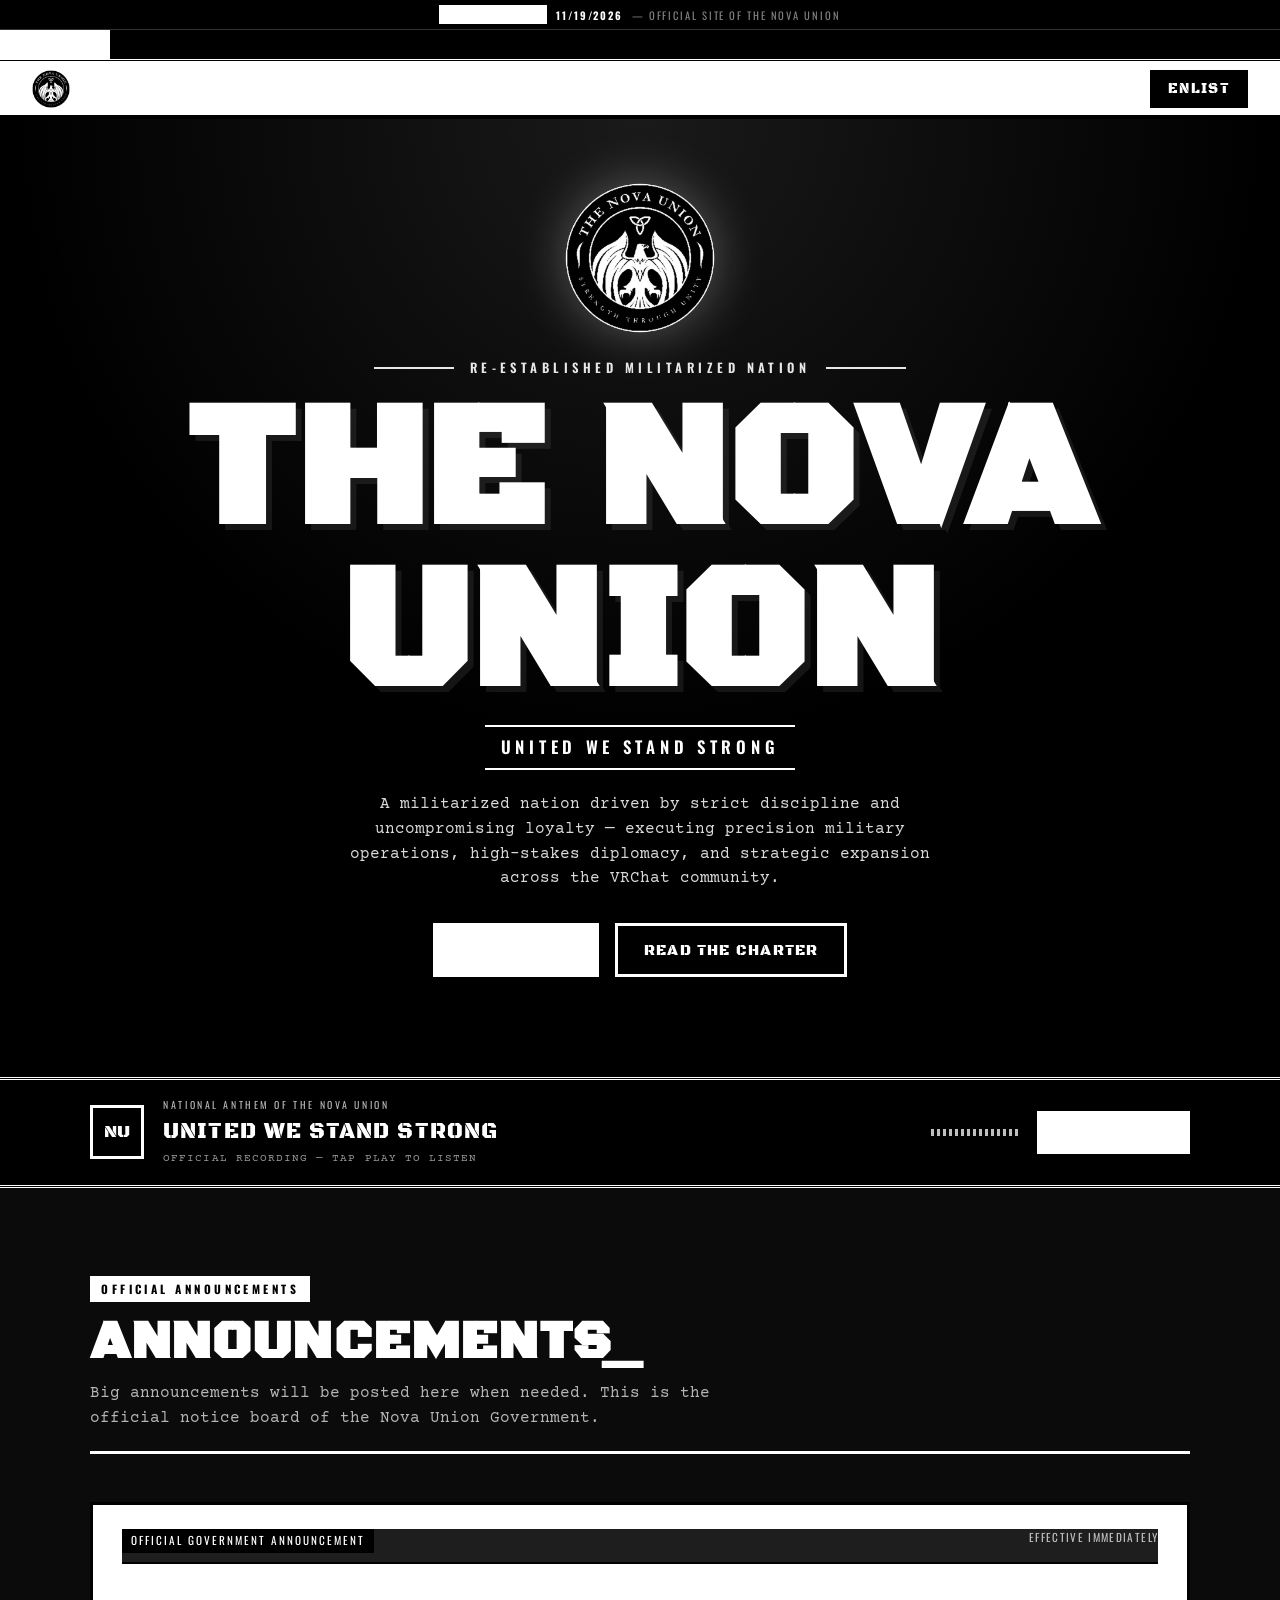
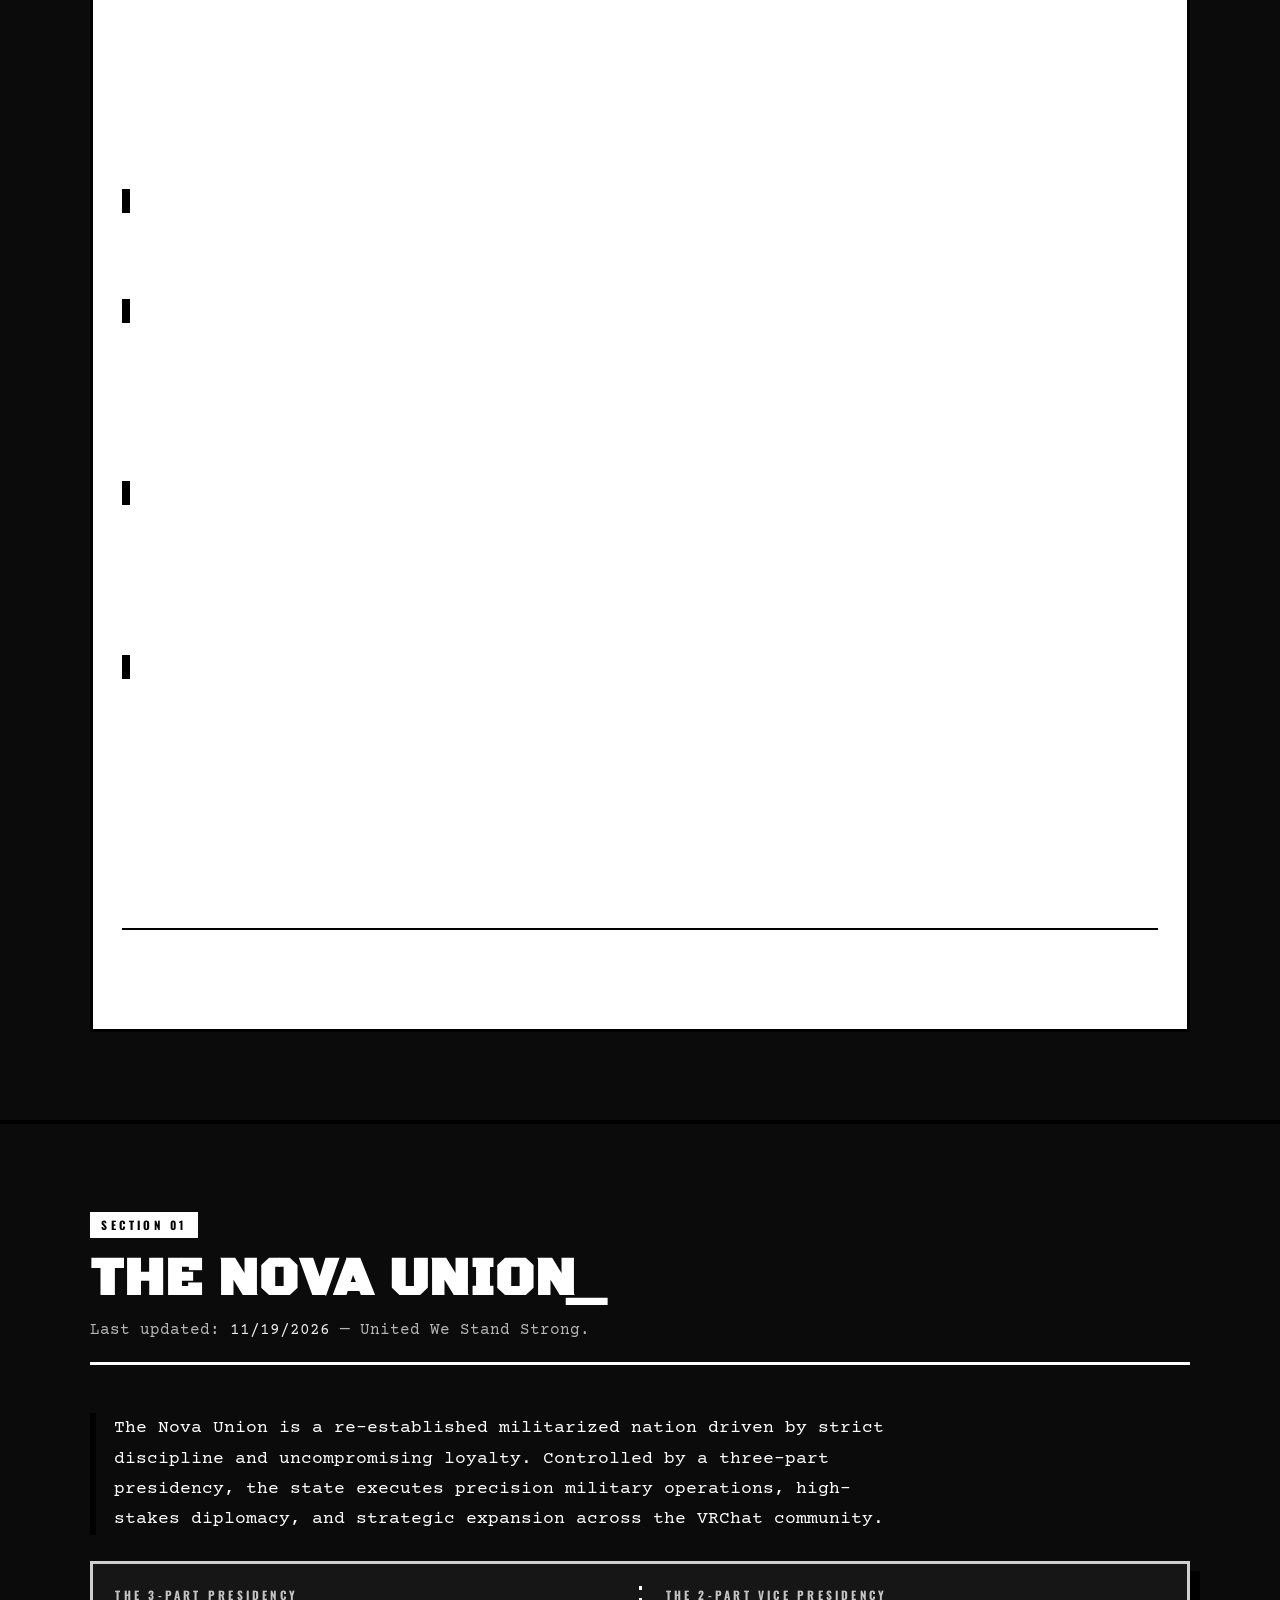
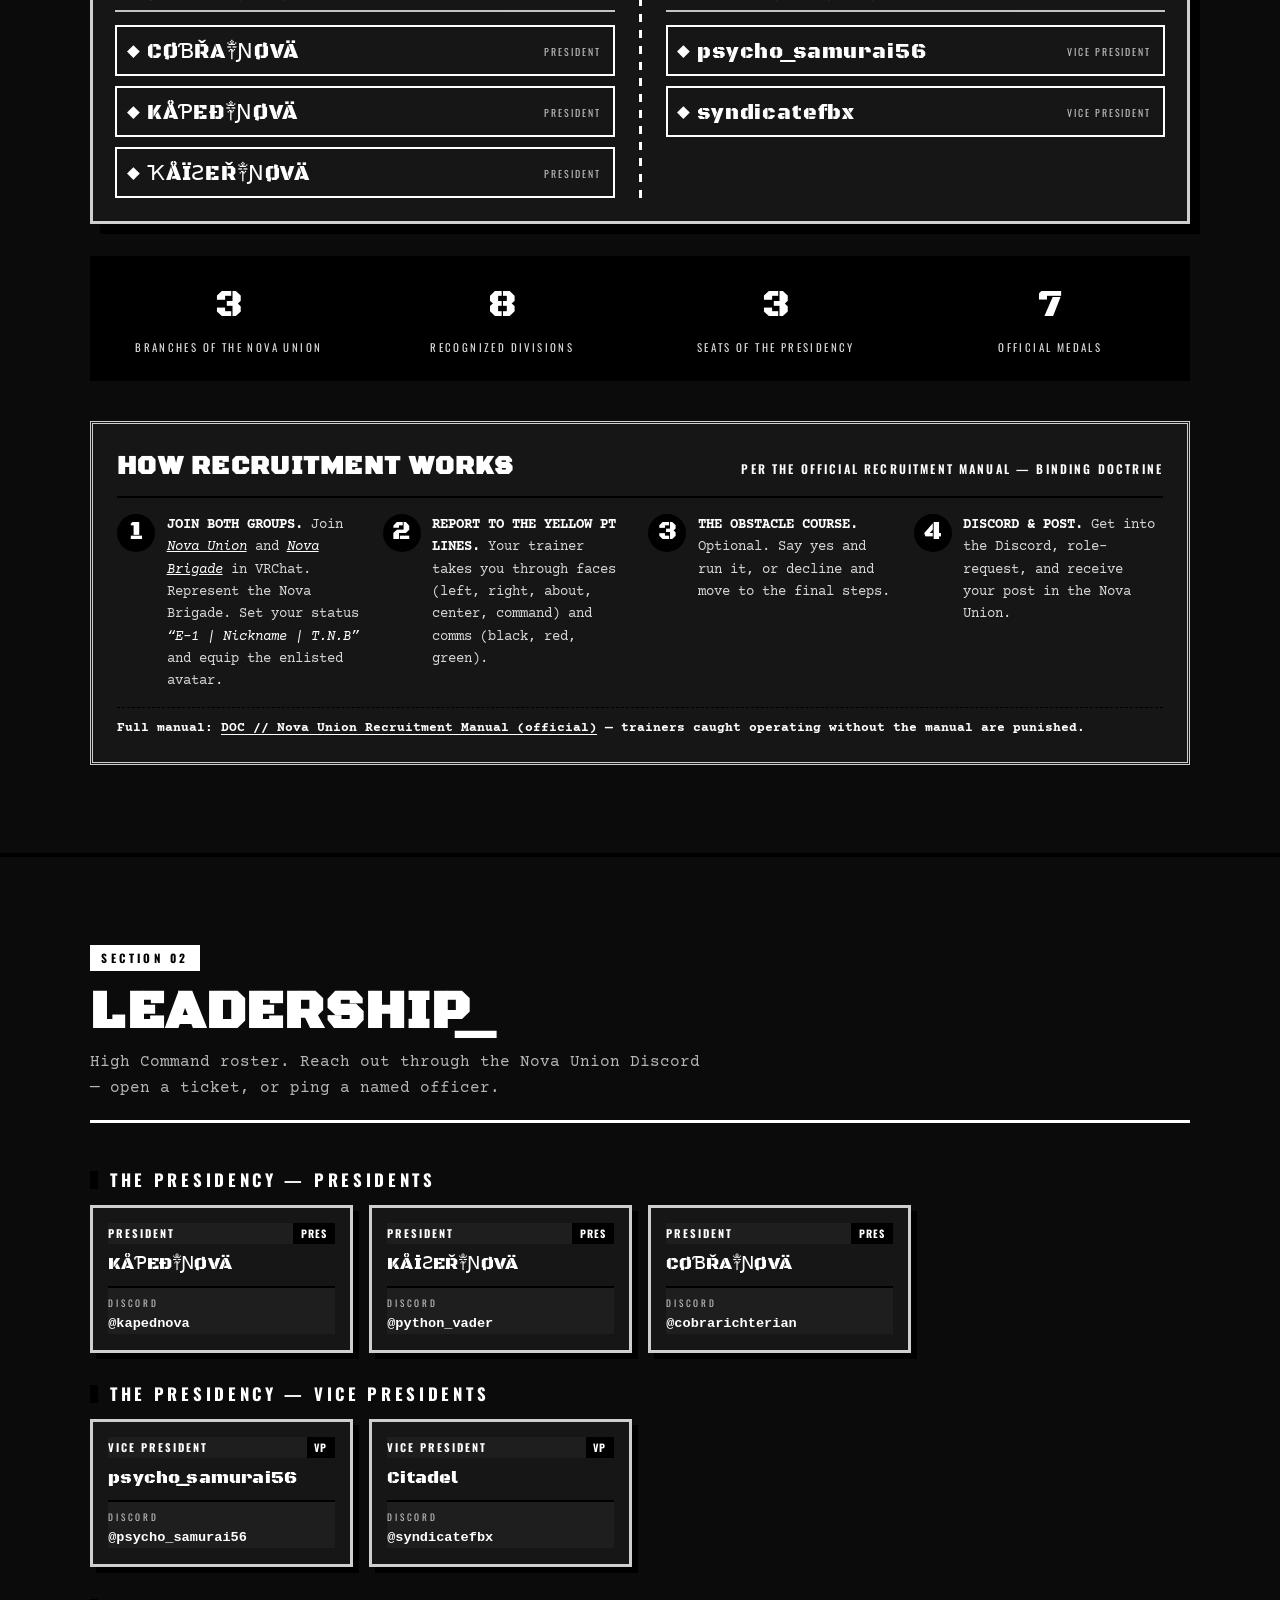
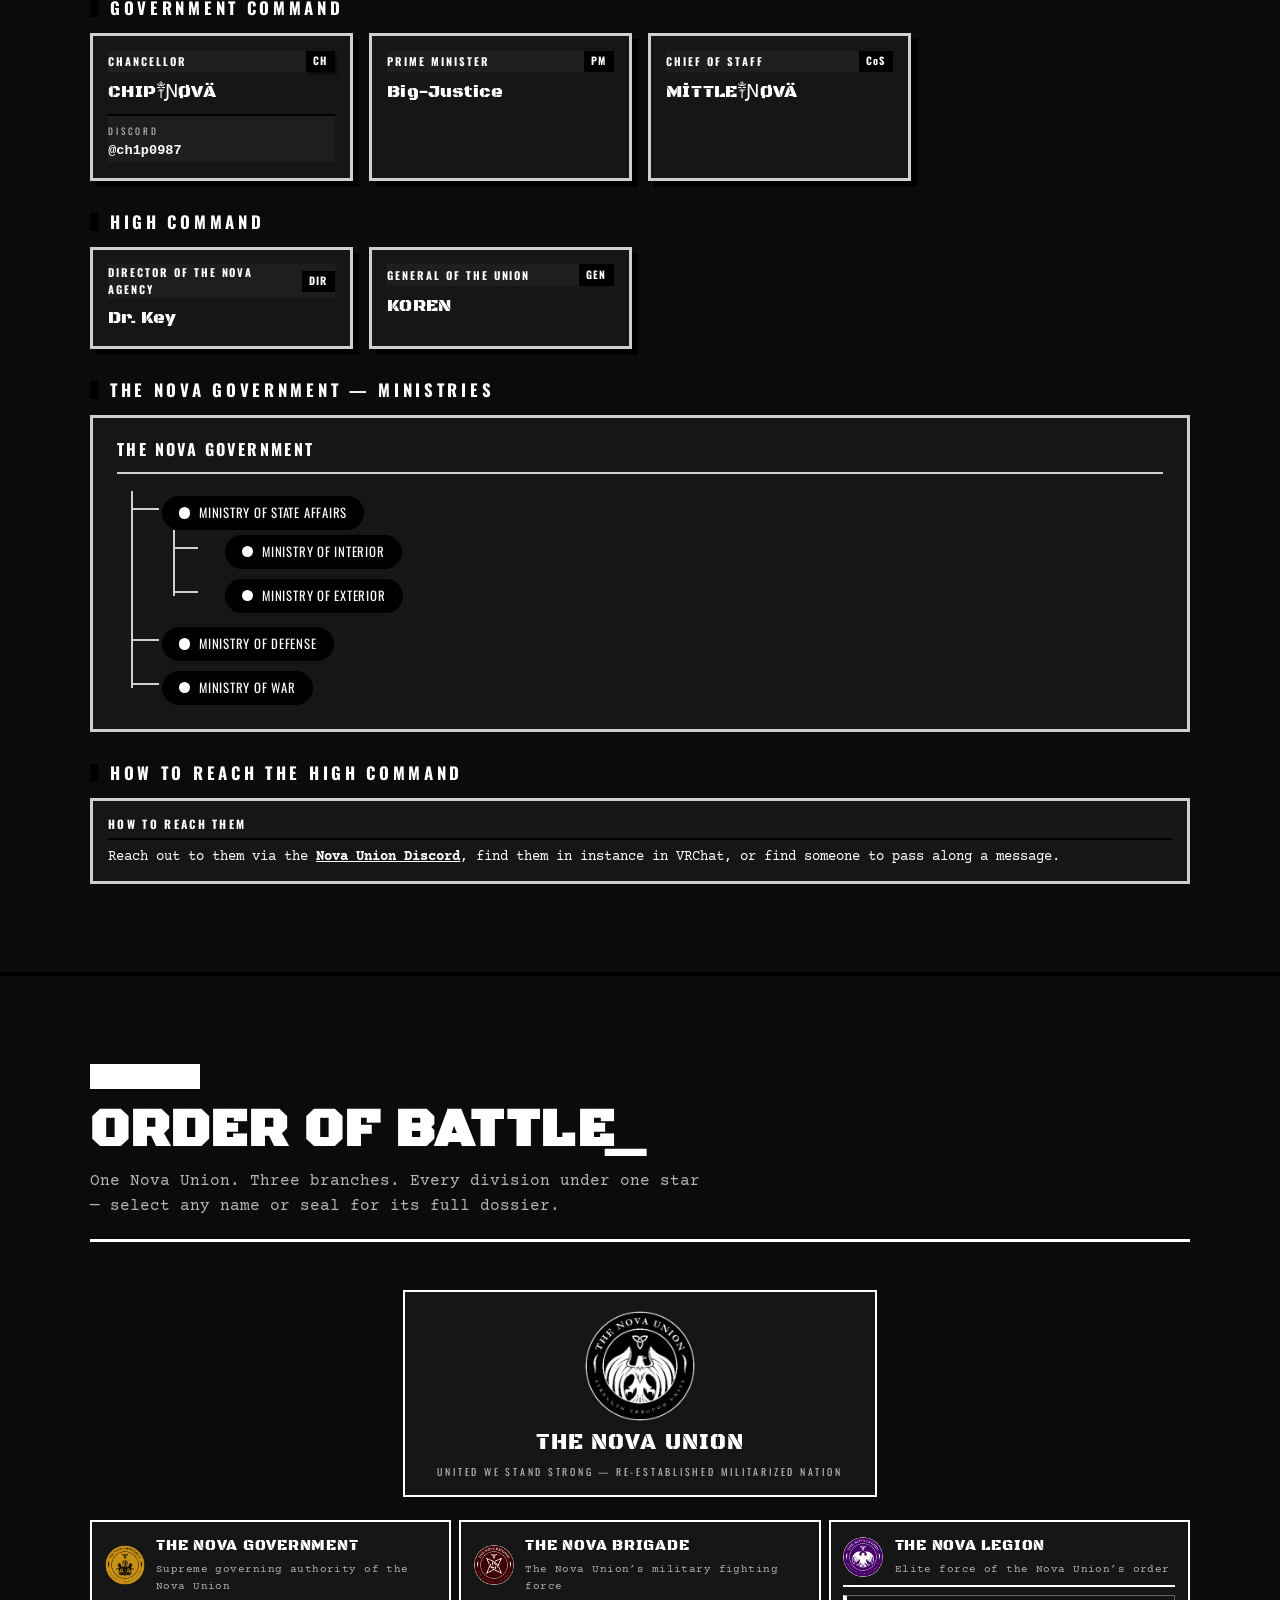
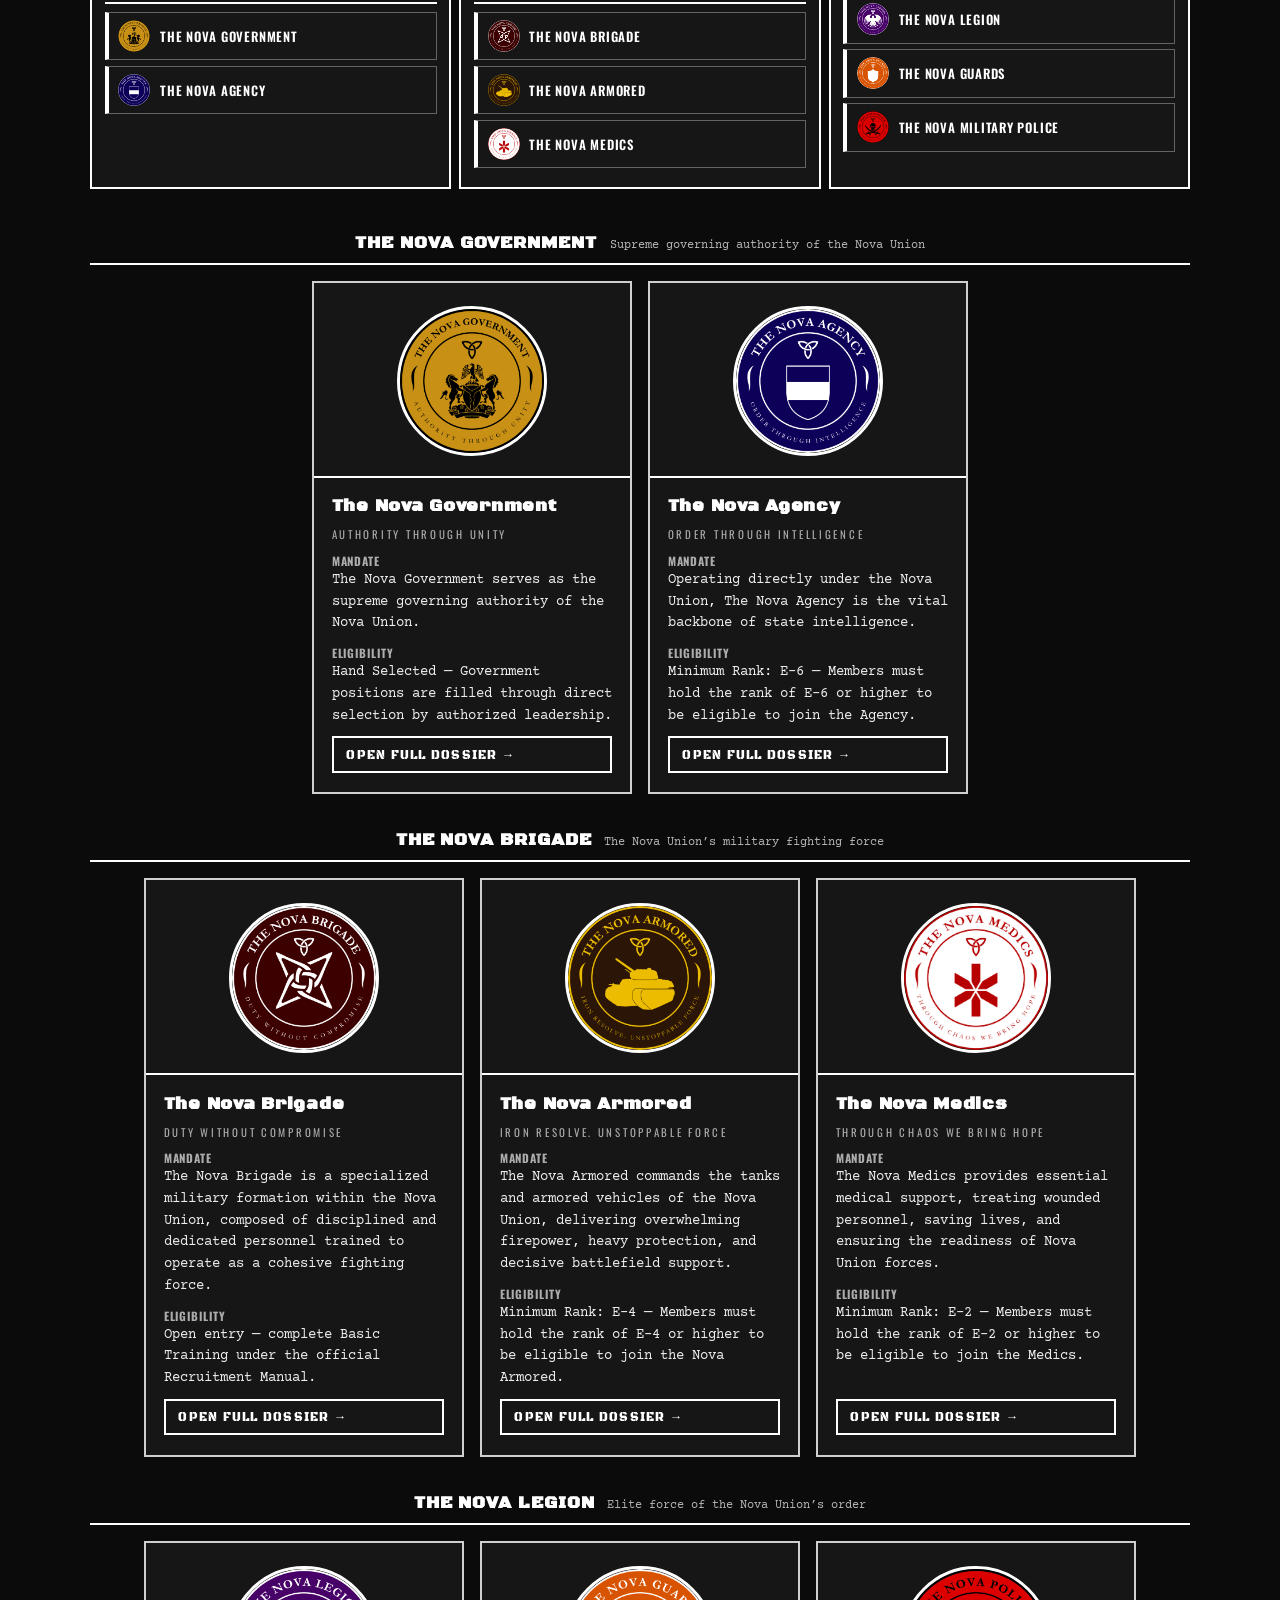
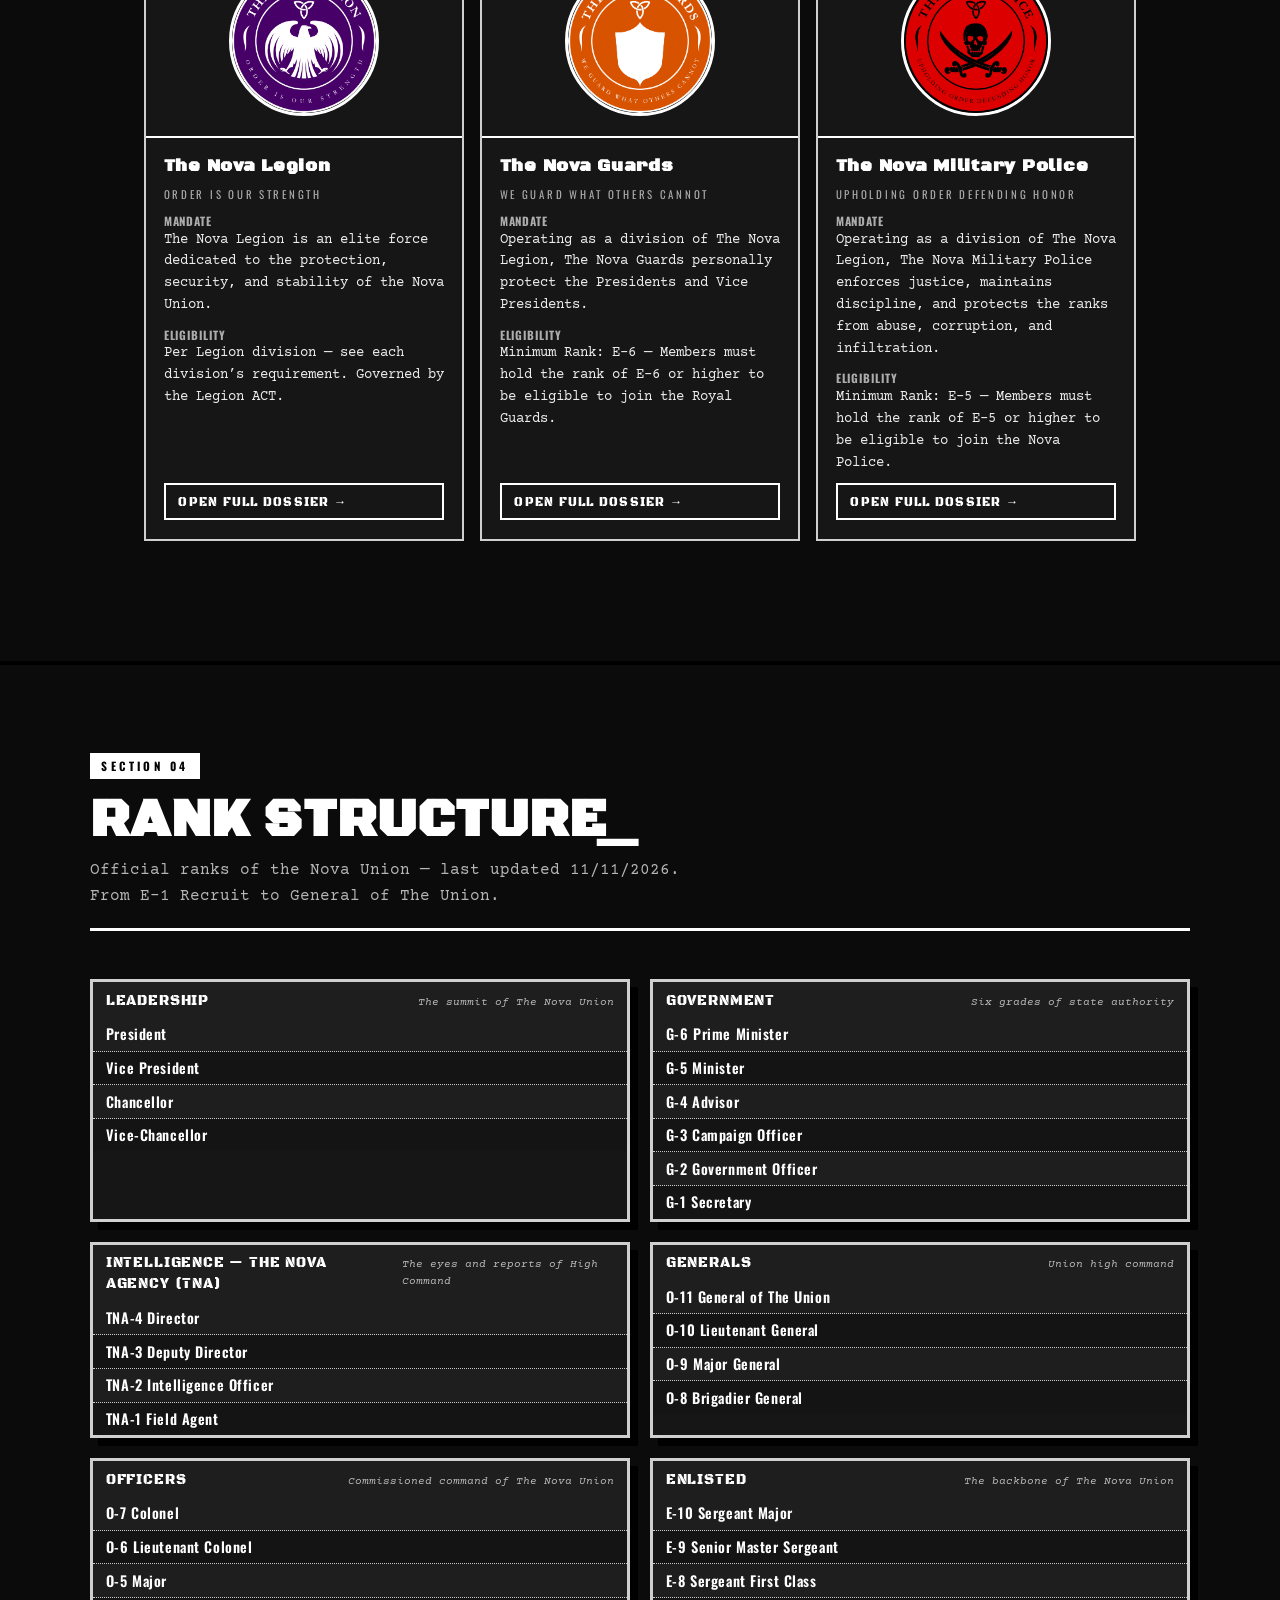
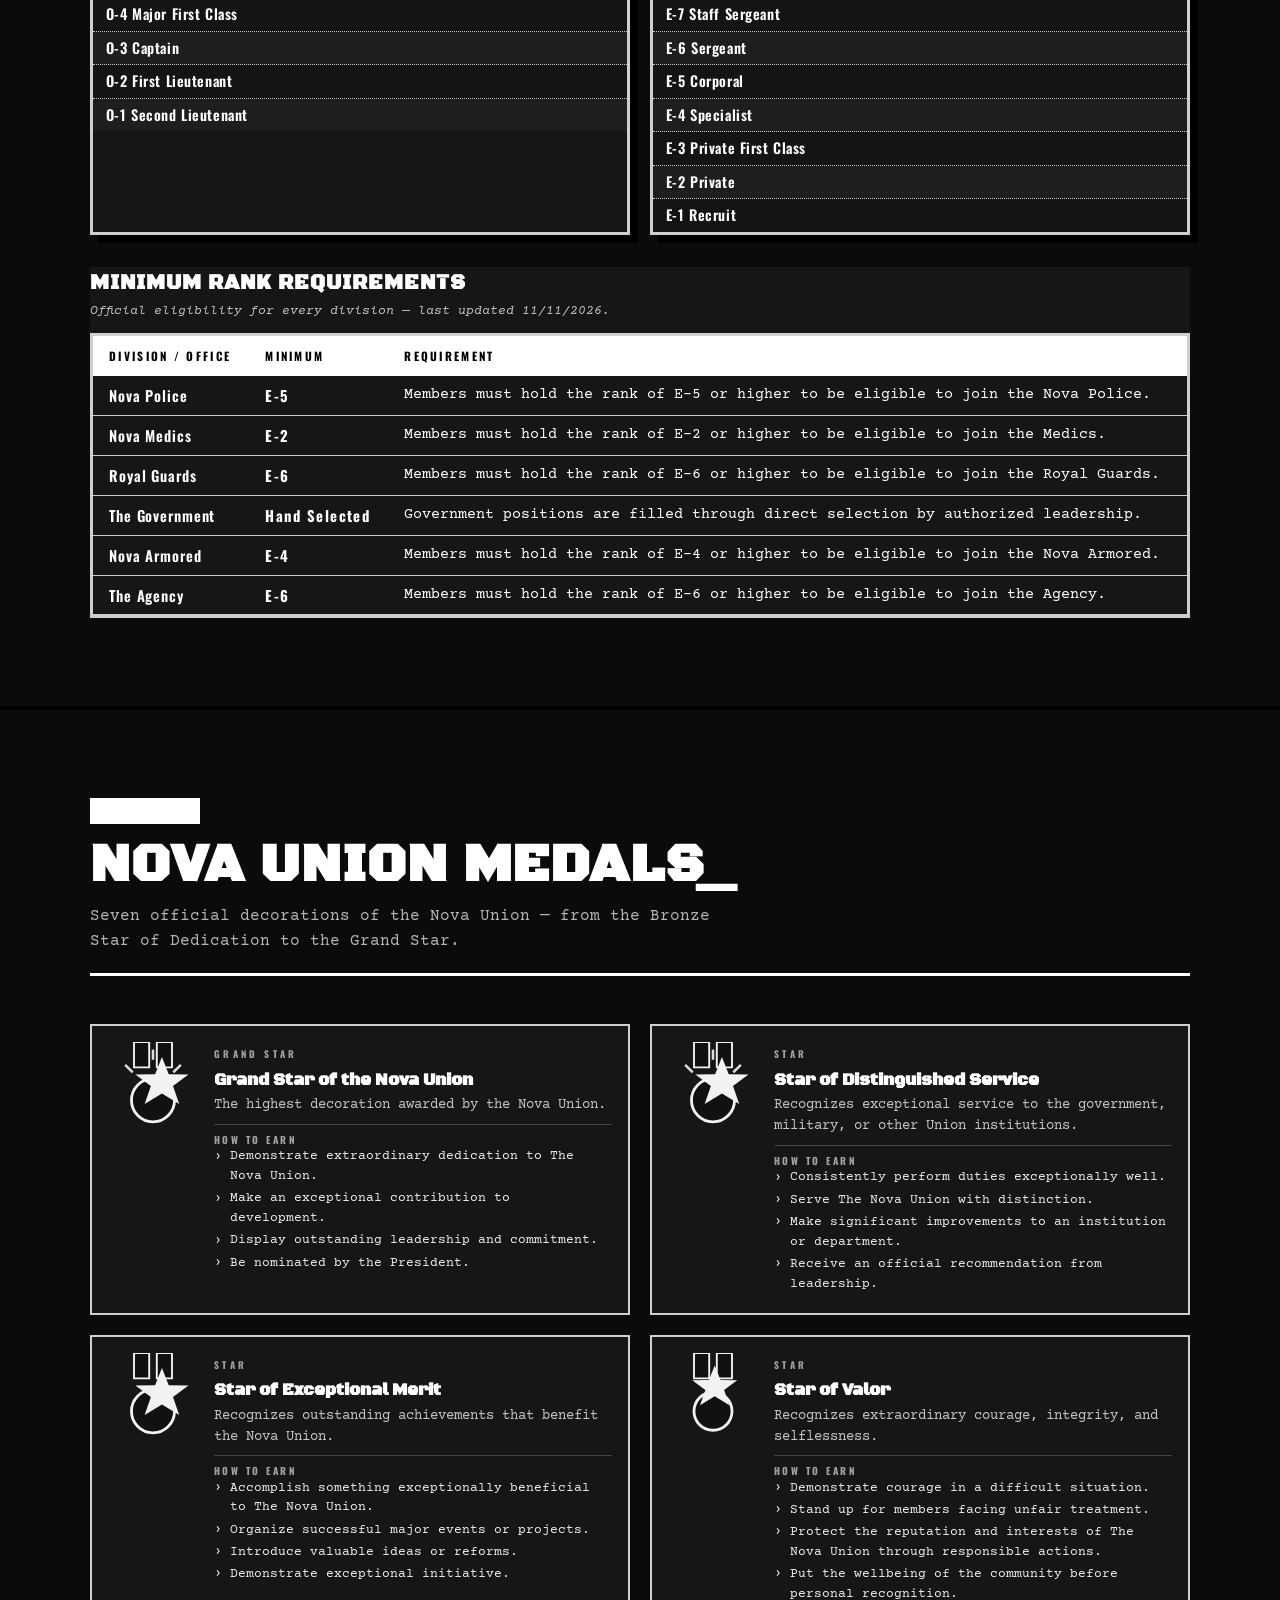
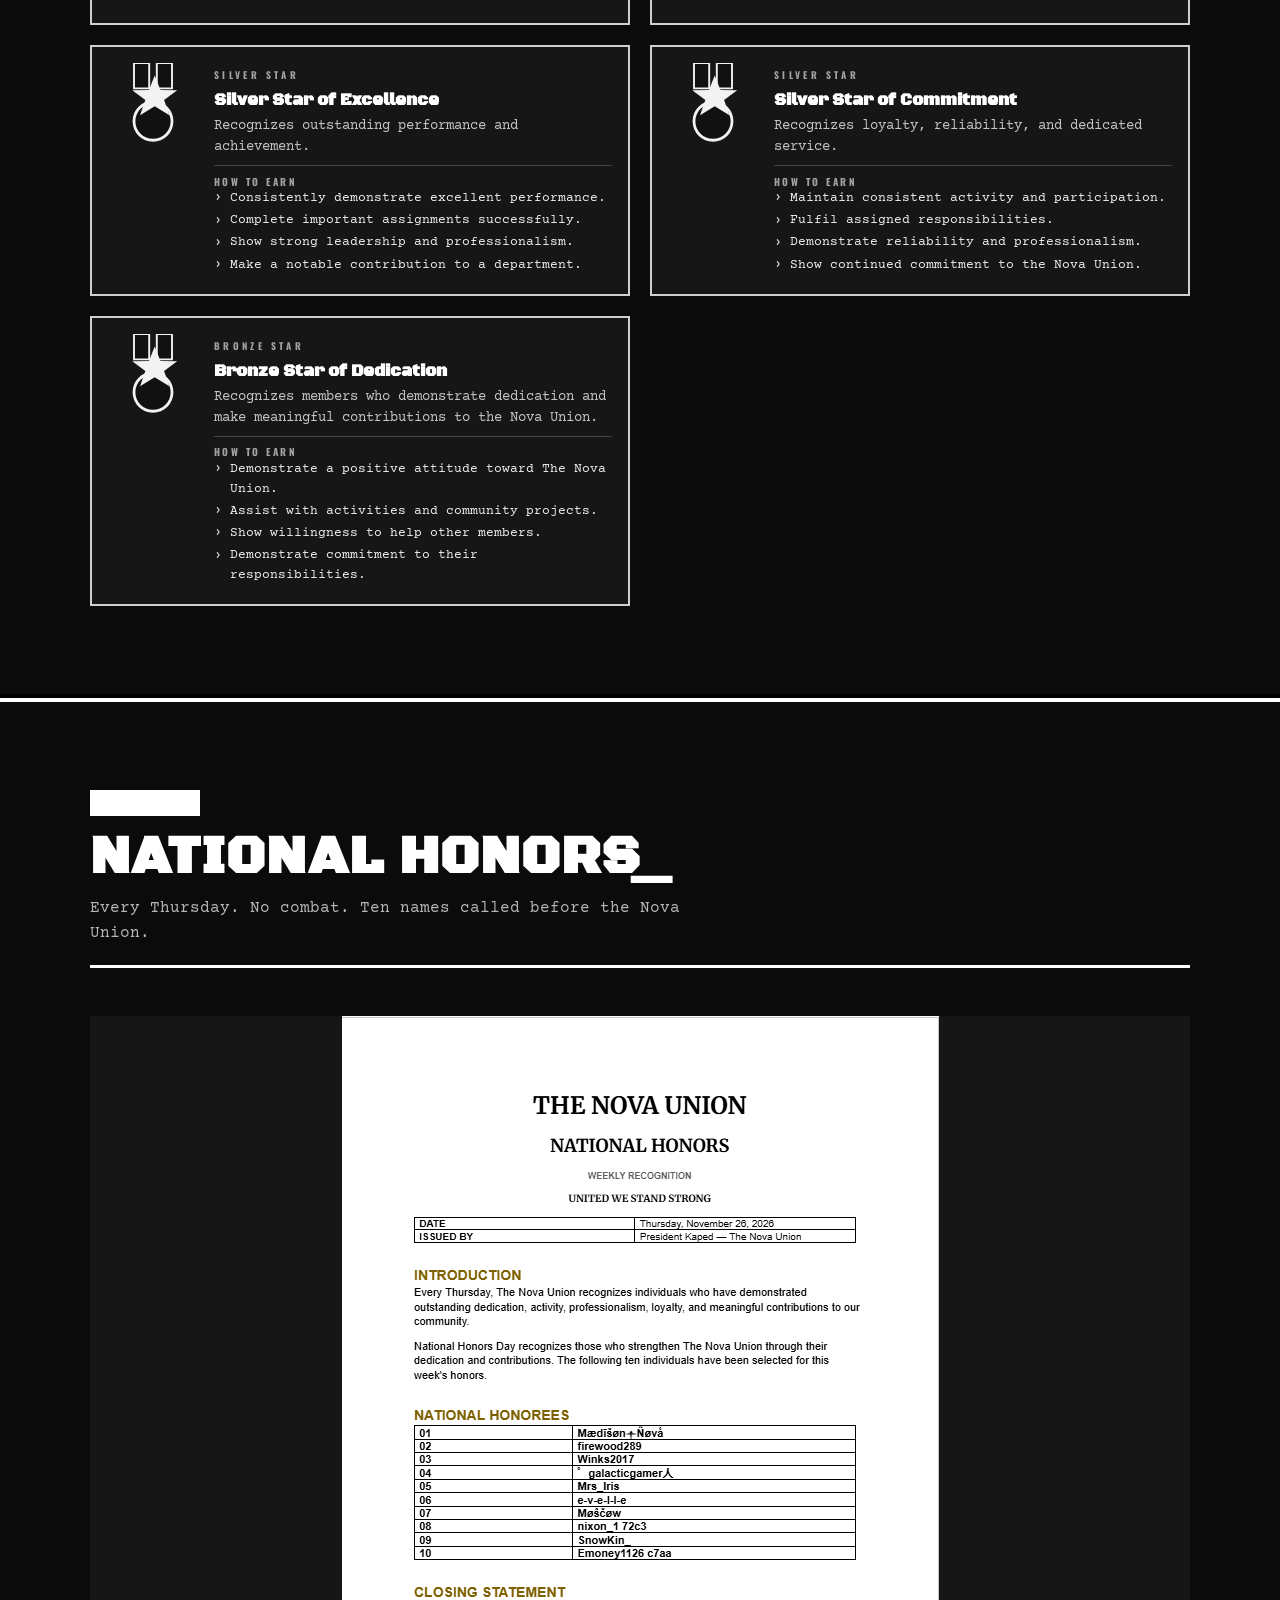
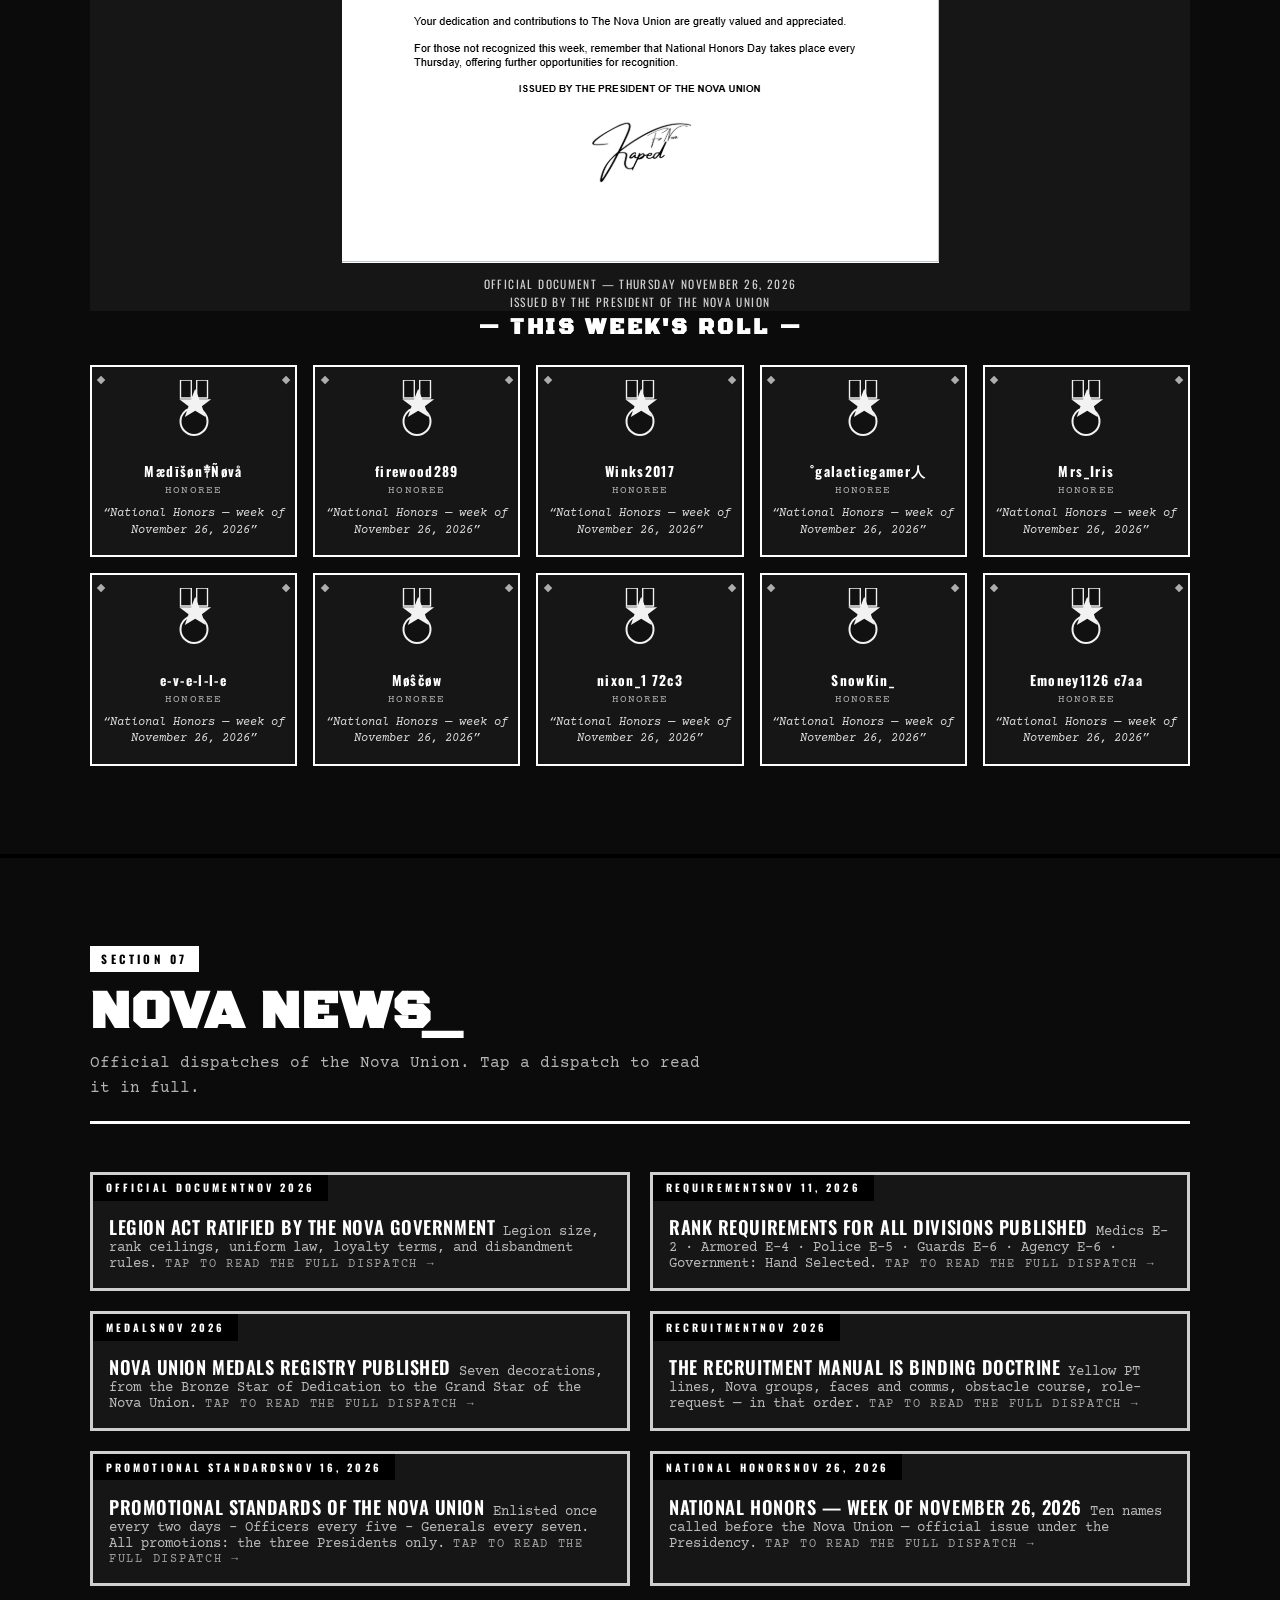
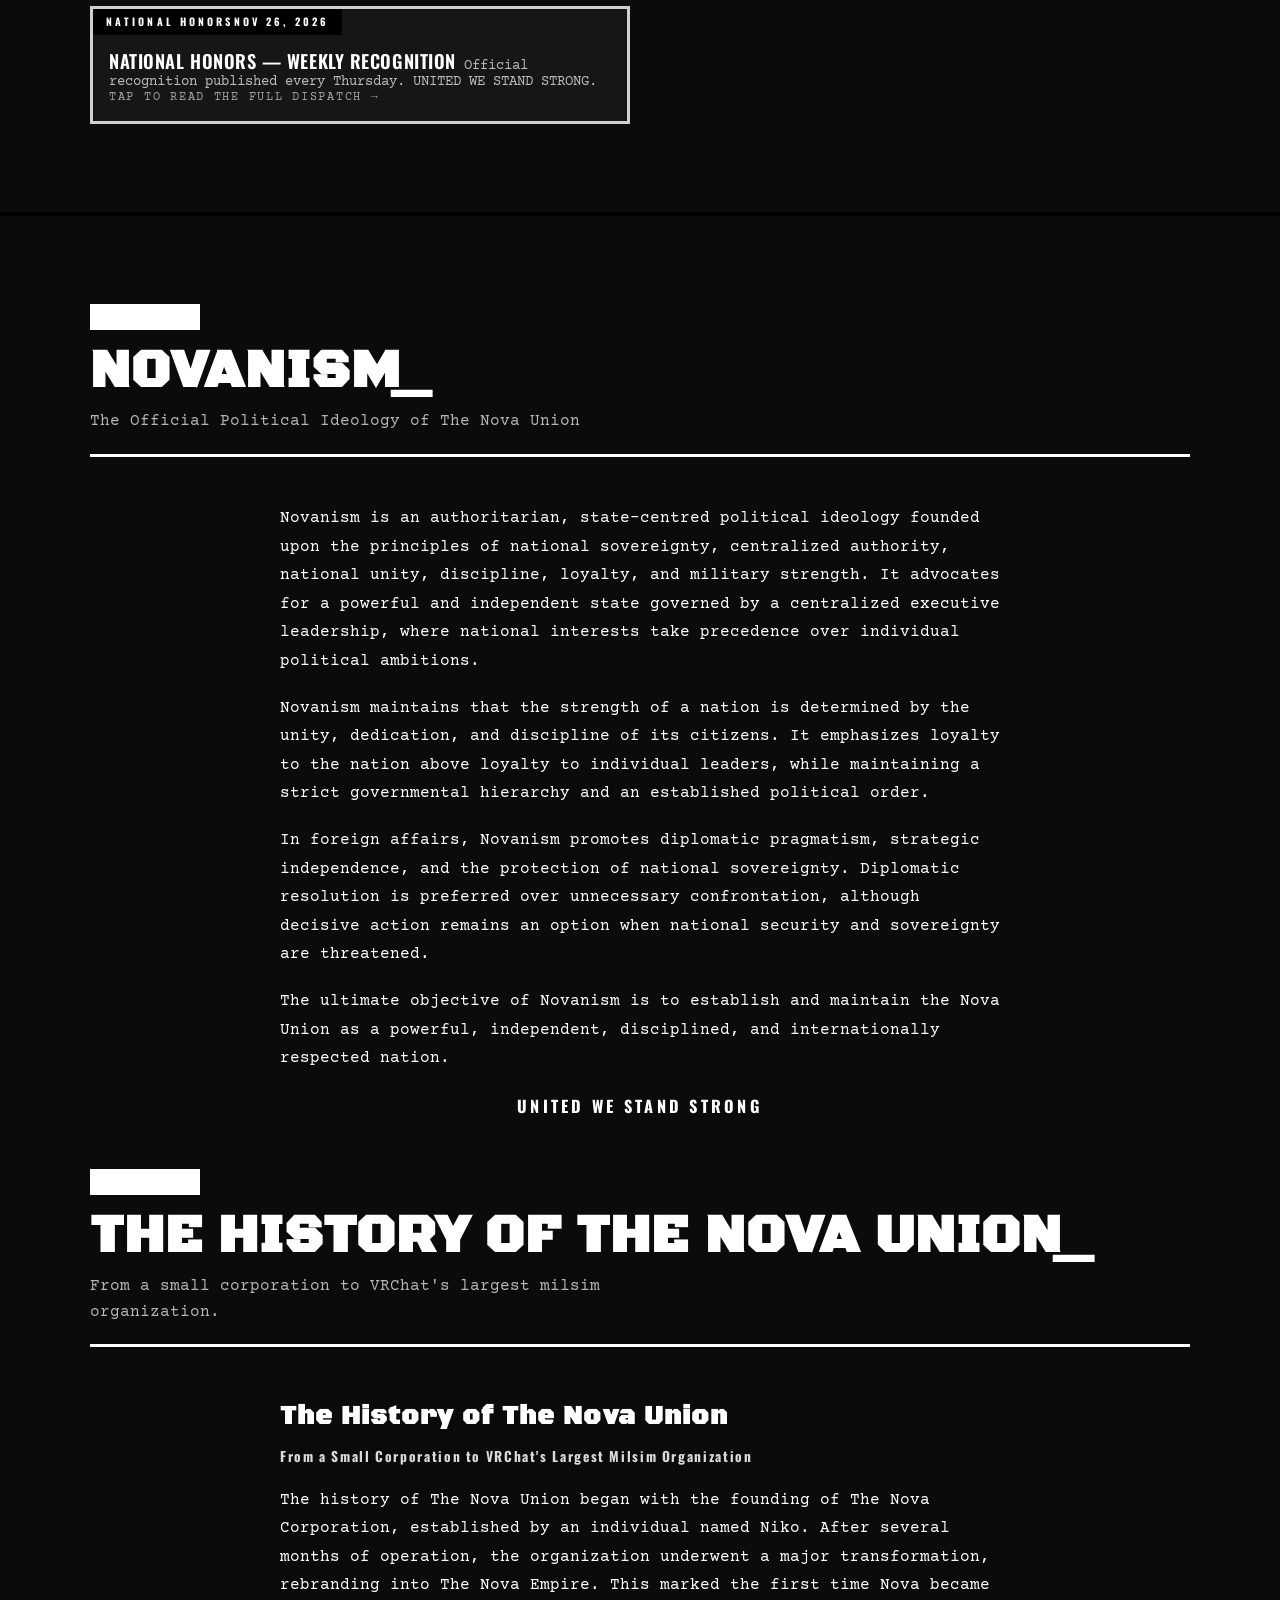
==== index.html @ a5a5b330 "Dark theme: force all readable text white; no black-on-dark text remains" ====
<!DOCTYPE html>
<html lang="en">
<head>
<meta charset="UTF-8">
<meta name="viewport" content="width=device-width, initial-scale=1.0">
<meta name="description" content="THE NOVA UNION — United We Stand Strong. A re-established militarized nation in VRChat.">
<title>THE NOVA UNION — United We Stand Strong</title>
<link rel="icon" type="image/png" href="assets/favicon.png">
<link rel="preconnect" href="https://fonts.googleapis.com">
<link rel="preconnect" href="https://fonts.gstatic.com" crossorigin>
<link href="https://fonts.googleapis.com/css2?family=Black+Ops+One&family=Courier+Prime:ital,wght@0,400;0,700;1,400&family=Oswald:wght@500;600;700&display=swap" rel="stylesheet">
<link rel="stylesheet" href="css/styles.css?v=54">
<link rel="stylesheet" href="css/union-v2.css?v=54">
</head>
<body>

<!-- LAST UPDATED -->
<div class="last-updated" role="status" aria-label="Site last updated">
  <span class="last-updated-label">LAST UPDATED</span>
  <span class="last-updated-date" id="lastUpdated">11/19/2026</span>
  <span class="last-updated-note">— OFFICIAL SITE OF THE NOVA UNION</span>
</div>

<!-- ANNOUNCEMENT TICKER -->
<div class="ticker" role="status" aria-label="Nova Union announcements">
  <span class="ticker-label">UNION&nbsp;WIRE</span>
  <div class="ticker-viewport"><div class="ticker-track" id="tickerTrack">LOADING THE NOVA UNION WIRE…</div></div>
</div>

<!-- NAV -->
<header class="nav" id="top">
  <a class="nav-brand" href="#hero">
    <img class="nav-logo" src="assets/nova-union-seal.png" alt="The Nova Union seal">
    <span class="nav-word">THE NOVA UNION</span>
  </a>
  <nav class="nav-links" aria-label="Site sections">
    <a href="#about">The Union</a>
    <a href="#announcements">Announcements</a>
    <a href="#anthem">Anthem</a>
    <a href="#leadership">Leadership</a>
    <a href="#order-of-battle">Order of Battle</a>
    <a href="#ranks">Ranks</a>
    <a href="#medals">Medals</a>
    <a href="#honors">Honors</a>
    <a href="#news">Nova News</a>
    <a href="#ideology">Ideology &amp; History</a>
    <a href="#video">Video of the Day</a>
    <a href="#doctrine">Doctrine</a>
    <a href="#connect">Find&nbsp;Us</a>
    <a href="#forums">Forums</a>
    <a class="nav-yt" href="https://youtube.com/@thenovaunionvrc" target="_blank" rel="noopener">YOUTUBE</a>
    <a class="nav-yt" href="https://youtube.com/@novaunionnews" target="_blank" rel="noopener">NEWS YT</a>
  </nav>
  <a class="nav-cta" href="#enlist">ENLIST</a>
</header>

<main>

<!-- HERO -->
<section class="hero" id="hero">
  <div class="hero-inner">
    <div class="hero-seal" id="heroSeal" aria-hidden="true"><img src="assets/nova-union-seal.png" alt="The Nova Union seal"></div>
    <div class="hero-kicker"><span class="rule"></span>RE-ESTABLISHED MILITARIZED NATION<span class="rule"></span></div>
    <h1 class="hero-title">THE NOVA UNION</h1>
    <p class="hero-motto">UNITED WE STAND STRONG</p>
    <p class="hero-sub">A militarized nation driven by strict discipline and uncompromising loyalty — executing precision military operations, high-stakes diplomacy, and strategic expansion across the VRChat community.</p>
    <div class="hero-ctas">
      <a class="btn btn-solid" href="#enlist">ENLIST NOW</a>
      <a class="btn btn-ghost" href="#about">READ THE CHARTER</a>
    </div>
  </div>
  <div class="hero-fade" aria-hidden="true"></div>
</section>

<!-- NATIONAL ANTHEM -->
<section class="anthem-strip" id="anthem" aria-label="Nova Union National Anthem">
  <div class="wrap anthem-inner">
    <div class="anthem-badge" aria-hidden="true">NU</div>
    <div class="anthem-copy">
      <span class="anthem-kicker">NATIONAL ANTHEM OF THE NOVA UNION</span>
      <span class="anthem-title">UNITED WE STAND STRONG</span>
      <span class="anthem-sub">OFFICIAL RECORDING — TAP PLAY TO LISTEN</span>
    </div>
    <div class="anthem-wave" aria-hidden="true">
      <i></i><i></i><i></i><i></i><i></i><i></i><i></i><i></i><i></i><i></i><i></i><i></i><i></i><i></i><i></i>
    </div>
    <button type="button" class="anthem-play" id="anthemPlay" aria-label="Play the Nova Union national anthem">
      <span class="anthem-play-tri" aria-hidden="true"></span>
      <span class="anthem-play-text">PLAY ANTHEM</span>
    </button>
  </div>
</section>


<!-- ANNOUNCEMENTS -->
<section class="section white" id="announcements">
  <div class="wrap">
    <div class="section-head">
      <span class="section-tag">OFFICIAL ANNOUNCEMENTS</span>
      <h2 class="section-title">ANNOUNCEMENTS<span class="tick">_</span></h2>
      <p class="section-lede">Big announcements will be posted here when needed. This is the official notice board of the Nova Union Government.</p>
    </div>

    <article class="gov-announcement">
      <div class="announcement-head">
        <span class="announcement-tag">OFFICIAL GOVERNMENT ANNOUNCEMENT</span>
        <span class="announcement-date">EFFECTIVE IMMEDIATELY</span>
      </div>
      <h3 class="announcement-title">Government Restructuring</h3>
      <p class="announcement-salute">To all members of the Nova Government,</p>
      <p>Following recent internal decisions, several changes have been made to the structure and leadership of the Nova Government. These changes include new appointments, removals, and departmental restructuring.</p>
      <p>The following changes are now official:</p>

      <h4 class="announcement-sub">Presidential &amp; Government Leadership</h4>
      <ul class="announcement-list">
        <li>Citadel has been appointed as the new Vice President, replacing Mittle.</li>
        <li>Mittle has stepped down from the Vice Presidency and has assumed the position of Chief of Staff.</li>
      </ul>

      <h4 class="announcement-sub">Government Removals</h4>
      <p>The following individuals have been removed from the government:</p>
      <ul class="announcement-list announcement-list-plain">
        <li>Xcode USA</li>
        <li>Heinrich</li>
        <li>Boxyboo</li>
      </ul>

      <h4 class="announcement-sub">New Appointments &amp; Position Changes</h4>
      <ul class="announcement-list">
        <li>PhoenixTTV has been appointed as a Diplomat.</li>
        <li>Dr. Key has been appointed as the new Director of the Nova Agency.</li>
        <li>Gojo has been appointed as the new Director of Propaganda.</li>
        <li>Notdaree has been appointed as the new Minister of Interior.</li>
      </ul>

      <h4 class="announcement-sub">Ministerial Restructuring</h4>
      <ul class="announcement-list">
        <li>Fangyz has been removed from the Ministry of Exterior.</li>
        <li>Cambotz has been appointed as the new Minister of Exterior.</li>
        <li>Big Justice has received a new ministry: the Ministry of War. His responsibilities will focus on wartime situations, military operations, and the coordination of special operations.</li>
      </ul>

      <p>These changes are effective immediately. All government officials are expected to acknowledge the updated structure and respect the newly assigned positions and responsibilities.</p>
      <p>Further changes may follow as we continue restructuring and developing the government.</p>

      <div class="announcement-sign">
        <span>THE NOVA UNION | Office of the Presidency</span>
        <strong>Kaped</strong>
      </div>
    </article>
  </div>
</section>

<!-- ABOUT / THE UNION -->
<section class="section white" id="about">
  <div class="wrap">
    <div class="section-head">
      <span class="section-tag">SECTION 01</span>
      <h2 class="section-title">THE NOVA UNION<span class="tick">_</span></h2>
      <p class="section-lede">Last updated: <span id="aboutUpdated">11/19/2026</span> — United We Stand Strong.</p>
    </div>
    <p class="charter-lead">The Nova Union is a re-established militarized nation driven by strict discipline and uncompromising loyalty. Controlled by a three-part presidency, the state executes precision military operations, high-stakes diplomacy, and strategic expansion across the VRChat community.</p>
    <div class="presidency" id="presidencySlate" aria-label="Presidency of the Nova Union"><!-- rendered --></div>
    <div class="stat-bar" id="statBar" aria-label="The Nova Union at a glance"><!-- rendered --></div>
    <div class="enlist" id="enlist">
      <div class="enlist-head">
        <h3>HOW RECRUITMENT WORKS</h3>
        <span class="enlist-note">PER THE OFFICIAL RECRUITMENT MANUAL — BINDING DOCTRINE</span>
      </div>
      <ol class="enlist-steps">
        <li><span class="step-num">1</span><div><strong>JOIN BOTH GROUPS.</strong> Join <a href="https://vrchat.com/home/group/grp_d3e5b2c6-0691-4a49-b246-1fd6eee6eff9" target="_blank" rel="noopener"><em>Nova Union</em></a> and <a href="https://vrchat.com/home/group/grp_78a801e6-9c94-4d8e-9854-24f562d959af" target="_blank" rel="noopener"><em>Nova Brigade</em></a> in VRChat. Represent the Nova Brigade. Set your status <em>“E-1 | Nickname | T.N.B”</em> and equip the enlisted avatar.</div></li>
        <li><span class="step-num">2</span><div><strong>REPORT TO THE YELLOW PT LINES.</strong> Your trainer takes you through faces (left, right, about, center, command) and comms (black, red, green).</div></li>
        <li><span class="step-num">3</span><div><strong>THE OBSTACLE COURSE.</strong> Optional. Say yes and run it, or decline and move to the final steps.</div></li>
        <li><span class="step-num">4</span><div><strong>DISCORD &amp; POST.</strong> Get into the Discord, role-request, and receive your post in the Nova Union.</div></li>
      </ol>
      <p class="enlist-foot"><strong>Full manual: <a href="docs/recruitment-manual.md" target="_blank" rel="noopener">DOC // Nova Union Recruitment Manual (official)</a> — trainers caught operating without the manual are punished.</strong></p>
    </div>
  </div>
</section>

<!-- LEADERSHIP -->
<section class="section white" id="leadership">
  <div class="wrap">
    <div class="section-head">
      <span class="section-tag">SECTION 02</span>
      <h2 class="section-title">LEADERSHIP<span class="tick">_</span></h2>
      <p class="section-lede">High Command roster. Reach out through the Nova Union Discord — open a ticket, or ping a named officer.</p>
    </div>

    <div class="roster-section">
      <h3 class="roster-heading">THE PRESIDENCY — PRESIDENTS</h3>
      <div class="roster-grid">
        <article class="roster-card "><div class="roster-row"><span class="roster-position">PRESIDENT</span><span class="roster-ranktag">PRES</span></div><div class="roster-name">KÅƤEĐ༒ƝØVÄ</div><div class="roster-reach"><span class="roster-reach-label">DISCORD</span><code class="roster-reach-name">@kapednova</code></div></article>

        <article class="roster-card "><div class="roster-row"><span class="roster-position">PRESIDENT</span><span class="roster-ranktag">PRES</span></div><div class="roster-name">KÅİƧEŘ༒ƝØVÄ</div><div class="roster-reach"><span class="roster-reach-label">DISCORD</span><code class="roster-reach-name">@python_vader</code></div></article>

        <article class="roster-card "><div class="roster-row"><span class="roster-position">PRESIDENT</span><span class="roster-ranktag">PRES</span></div><div class="roster-name">CØƁŘA༒ƝØVÄ</div><div class="roster-reach"><span class="roster-reach-label">DISCORD</span><code class="roster-reach-name">@cobrarichterian</code></div></article>
      </div>
    </div>

    <div class="roster-section">
      <h3 class="roster-heading">THE PRESIDENCY — VICE PRESIDENTS</h3>
      <div class="roster-grid">
        <article class="roster-card "><div class="roster-row"><span class="roster-position">VICE PRESIDENT</span><span class="roster-ranktag">VP</span></div><div class="roster-name">psycho_samurai56</div><div class="roster-reach"><span class="roster-reach-label">DISCORD</span><code class="roster-reach-name">@psycho_samurai56</code></div></article>

        <article class="roster-card "><div class="roster-row"><span class="roster-position">VICE PRESIDENT</span><span class="roster-ranktag">VP</span></div><div class="roster-name">Citadel</div><div class="roster-reach"><span class="roster-reach-label">DISCORD</span><code class="roster-reach-name">@syndicatefbx</code></div></article>
      </div>
    </div>

    <div class="roster-section">
      <h3 class="roster-heading">GOVERNMENT COMMAND</h3>
      <div class="roster-grid roster-grid-centered">
        <article class="roster-card roster-card-filled"><div class="roster-row"><span class="roster-position">CHANCELLOR</span><span class="roster-ranktag">CH</span></div><div class="roster-name">CHIP༒ƝØVÄ</div><div class="roster-reach"><span class="roster-reach-label">DISCORD</span><code class="roster-reach-name">@ch1p0987</code></div></article>

        <article class="roster-card"><div class="roster-row"><span class="roster-position">PRIME MINISTER</span><span class="roster-ranktag">PM</span></div><div class="roster-name">Big-Justice</div></article>

        <article class="roster-card "><div class="roster-row"><span class="roster-position">CHIEF OF STAFF</span><span class="roster-ranktag">CoS</span></div><div class="roster-name">MİTTLE༒ƝØVÄ</div></article>
      </div>
    </div>








    <div class="roster-section">
      <h3 class="roster-heading">HIGH COMMAND</h3>
      <div class="roster-grid roster-grid-centered">
        <article class="roster-card "><div class="roster-row"><span class="roster-position">DIRECTOR OF THE NOVA AGENCY</span><span class="roster-ranktag">DIR</span></div><div class="roster-name">Dr. Key</div></article>

        <article class="roster-card "><div class="roster-row"><span class="roster-position">GENERAL OF THE UNION</span><span class="roster-ranktag">GEN</span></div><div class="roster-name">KOREN</div></article>
      </div>
    </div>

    <div class="roster-section">
      <h3 class="roster-heading">THE NOVA GOVERNMENT — MINISTRIES</h3>
      <div class="gov-org-tree">
        <div class="gov-root">THE NOVA GOVERNMENT</div>
        <ul class="gov-tree">
          <li>
            <details class="gov-item">
              <summary class="gov-pill">Ministry of State Affairs</summary>
              <p class="gov-desc">The Ministry of State Affairs is responsible for overseeing the general administration, organization, and operation of the Nova Union Government. It ensures governmental departments remain coordinated, official affairs are properly managed, and The Nova Union's administrative institutions function effectively. The Ministry serves as a central authority for governmental organization and state administration.</p>
            </details>
            <ul>
              <li>
                <details class="gov-item">
                  <summary class="gov-pill">Ministry of Interior</summary>
                  <p class="gov-desc">The Ministry of Interior is responsible for managing the internal affairs of the Nova Union. Its responsibilities include domestic administration, internal stability, civilian affairs, and coordination between The Nova Union's internal institutions. The Ministry works to maintain order, strengthen internal governance, and ensure the effective administration of The Nova Union's territories and communities.</p>
                </details>
              </li>
              <li>
                <details class="gov-item">
                  <summary class="gov-pill">Ministry of Exterior</summary>
                  <p class="gov-desc">The Ministry of Exterior is responsible for managing the Nova Union's foreign relations and international affairs. It oversees diplomatic communications, foreign negotiations, alliances, treaties, and relations with outside organizations and governments. The Ministry represents the interests of the Nova Union internationally and works to establish and maintain beneficial diplomatic relationships.</p>
                </details>
              </li>
            </ul>
          </li>
          <li>
            <details class="gov-item">
              <summary class="gov-pill">Ministry of Defense</summary>
              <p class="gov-desc">The Ministry of Defense is responsible for overseeing the defensive policies, security planning, and protection interests of the Nova Union. It develops defense regulations, coordinates security-related administration, and advises the government on matters concerning The Nova Union's protection. The Ministry focuses on defensive preparedness and security policy. It does not possess direct military command authority.</p>
            </details>
          </li>
          <li>
            <details class="gov-item">
              <summary class="gov-pill">Ministry of War</summary>
              <p class="gov-desc">The Ministry of War is responsible for overseeing the Nova Union's wartime administration, military policy, and war-related affairs. It supervises organizations placed under its authority, including THE NOVA VANGUARD, and coordinates governmental decisions concerning military matters. The Ministry serves as the government's principal department for the administration and oversight of wartime affairs.</p>
            </details>
          </li>
        </ul>
      </div>
    </div>
    <div class="roster-section">
      <h3 class="roster-heading">HOW TO REACH THE HIGH COMMAND</h3>
      <div class="reach-grid"><div class="reach-block"><h4>HOW TO REACH THEM</h4><p>Reach out to them via the <a href="https://discord.gg/7Ys67AcBm2" target="_blank" rel="noopener">Nova Union Discord</a>, find them in instance in VRChat, or find someone to pass along a message.</p></div></div>
    </div>
  </div>
</section>

<!-- ORDER OF BATTLE -->
<section class="section black" id="order-of-battle">
  <div class="wrap">
    <div class="section-head">
      <span class="section-tag light">SECTION 03</span>
      <h2 class="section-title light">ORDER OF BATTLE<span class="tick">_</span></h2>
      <p class="section-lede light">One Nova Union. Three branches. Every division under one star — select any name or seal for its full dossier.</p>
    </div>
    <div class="org-tree" id="orgTree" aria-label="Nova Union organizational chart"><!-- rendered --></div>
    <div id="factionGroups" class="faction-groups-centered"><!-- rendered --></div>
  </div>
</section>

<!-- RANK STRUCTURE -->
<section class="section white" id="ranks">
  <div class="wrap">
    <div class="section-head">
      <span class="section-tag">SECTION 04</span>
      <h2 class="section-title">RANK STRUCTURE<span class="tick">_</span></h2>
      <p class="section-lede">Official ranks of the Nova Union — last updated 11/11/2026. From E-1 Recruit to General of The Union.</p>
    </div>
    <div class="rank-groups" id="rankGroups"><!-- rendered --></div>
<div class="requirements">
      <h3 class="requirements-title">MINIMUM RANK REQUIREMENTS</h3>
      <p class="requirements-note">Official eligibility for every division — last updated 11/11/2026.</p>
      <div class="rank-table-wrap"><table class="rank-table" id="requirementsTable"><thead><tr><th>DIVISION / OFFICE</th><th>MINIMUM</th><th>REQUIREMENT</th></tr></thead><tbody><!-- rendered --></tbody></table></div>
    </div>
  </div>
</section>

<!-- MEDALS (separate section) -->
<section class="section black" id="medals">
  <div class="wrap">
    <div class="section-head">
      <span class="section-tag light">SECTION 05</span>
      <h2 class="section-title light">NOVA UNION MEDALS<span class="tick">_</span></h2>
      <p class="section-lede light">Seven official decorations of the Nova Union — from the Bronze Star of Dedication to the Grand Star.</p>
    </div>
    <div class="medals-grid" id="medalsGrid"><!-- rendered --></div>
  </div>
</section>

<!-- NATIONAL HONORS (separate section) -->
<section class="section black honors-section" id="honors">
  <div class="wrap">
    <div class="section-head">
      <span class="section-tag light">SECTION 06</span>
      <h2 class="section-title light">NATIONAL HONORS<span class="tick">_</span></h2>
      <p class="section-lede light">Every Thursday. No combat. Ten names called before the Nova Union.</p>
    </div>
    <figure class="honors-document">
      <img src="assets/honors/national-honors-v2.png" alt="Official National Honors document — Thursday November 26, 2026, issued by President Kaped — The Nova Union">
      <figcaption>OFFICIAL DOCUMENT — THURSDAY NOVEMBER 26, 2026<br>ISSUED BY THE PRESIDENT OF THE NOVA UNION</figcaption>
    </figure>
    <h3 class="honors-roll-title">— THIS WEEK'S ROLL —</h3>
    <div class="honors-grid" id="honorsGrid"><!-- rendered --></div>
  </div>
</section>

<!-- NOVA NEWS -->
<section class="section white" id="news">
  <div class="wrap">
    <div class="section-head">
      <span class="section-tag">SECTION 07</span>
      <h2 class="section-title">NOVA NEWS<span class="tick">_</span></h2>
      <p class="section-lede">Official dispatches of the Nova Union. Tap a dispatch to read it in full.</p>
    </div>
    <div class="news-grid" id="newsGrid"><!-- rendered --></div>
  </div>
</section>

<!-- IDEOLOGY & HISTORY (together) -->
<section class="section black" id="ideology">
  <div class="wrap">
    <div class="section-head">
      <span class="section-tag light">SECTION 08</span>
      <h2 class="section-title light">NOVANISM<span class="tick">_</span></h2>
      <p class="section-lede light">The Official Political Ideology of The Nova Union</p>
    </div>
    <div class="ideology-copy">
      <p>Novanism is an authoritarian, state-centred political ideology founded upon the principles of national sovereignty, centralized authority, national unity, discipline, loyalty, and military strength. It advocates for a powerful and independent state governed by a centralized executive leadership, where national interests take precedence over individual political ambitions.</p>
      <p>Novanism maintains that the strength of a nation is determined by the unity, dedication, and discipline of its citizens. It emphasizes loyalty to the nation above loyalty to individual leaders, while maintaining a strict governmental hierarchy and an established political order.</p>
      <p>In foreign affairs, Novanism promotes diplomatic pragmatism, strategic independence, and the protection of national sovereignty. Diplomatic resolution is preferred over unnecessary confrontation, although decisive action remains an option when national security and sovereignty are threatened.</p>
      <p>The ultimate objective of Novanism is to establish and maintain the Nova Union as a powerful, independent, disciplined, and internationally respected nation.</p>
      <p class="ideology-motto"><strong>UNITED WE STAND STRONG</strong></p>
    </div>

    <div class="section-head" id="history" style="margin-top:3rem">
      <span class="section-tag light">SECTION 09</span>
      <h2 class="section-title light">THE HISTORY OF THE NOVA UNION<span class="tick">_</span></h2>
      <p class="section-lede light">From a small corporation to VRChat's largest milsim organization.</p>
    </div>
    <div class="history-copy">
      <h3 class="history-subtitle">The History of The Nova Union</h3>
      <p class="history-tagline"><strong>From a Small Corporation to VRChat's Largest Milsim Organization</strong></p>
      <p>The history of The Nova Union began with the founding of The Nova Corporation, established by an individual named Niko. After several months of operation, the organization underwent a major transformation, rebranding into The Nova Empire. This marked the first time Nova became an official state, establishing its own identity, leadership, and structure.</p>
      <p>During the early days of the Empire, Kaped joined the organization. Through dedication and hard work, he climbed through the ranks and eventually became Vice President of The Nova Empire, playing an important role in its development and future.</p>
      <p>Following the Empire's success, The Nova Union was founded, marking another major chapter in Nova's history and the beginning of its rise as a major force within the VRChat Milsim community.</p>
      <p>Throughout its existence, Nova faced numerous national crises, internal struggles, and difficult periods. Yet, despite every obstacle, its people never gave up. Members remained loyal, continued believing in the organization, and worked together to ensure its survival and growth.</p>
      <p>Today, what once started as a small corporation has evolved into the largest Milsim organization on VRChat. Its journey is a testament to the dedication, ambition, and loyalty of the people who built it.</p>
      <p>Nova has changed names, leadership, and generations, but its legacy has never faded.</p>
      <p class="history-motto"><strong>THE NOVA UNION – UNITED WE STAND STRONG.</strong></p>
    </div>
  </div>
</section>

<!-- VIDEO OF THE DAY -->
<section class="section black" id="video">
  <div class="wrap">
    <div class="section-head">
      <span class="section-tag light">SECTION 10</span>
      <h2 class="section-title light">VIDEO OF THE DAY<span class="tick">_</span></h2>
      <p class="section-lede light">One clip, chosen by The Nova Union High Command.</p>
    </div>
    <div class="video-frame">
      <button type="button" class="video-watch" id="videoWatch" hidden aria-label="Play the Video of the Day">
        <span class="video-watch-play" aria-hidden="true"></span>
        <span class="video-watch-kicker">VIDEO OF THE DAY</span>
        <span class="video-watch-title">PLAY THE VIDEO</span>
        <span class="video-watch-sub">TAP TO PLAY HERE — NO REDIRECT</span>
      </button>
    </div>
  </div>
</section>

<!-- DOCTRINE -->
<section class="section white" id="doctrine">
  <div class="wrap">
    <div class="section-head">
      <span class="section-tag">SECTION 11</span>
      <h2 class="section-title">DOCTRINE<span class="tick">_</span></h2>
      <p class="section-lede">Official documents of the Nova Union — binding on enlisted, officers, and Legion alike.</p>
    </div>
    <div class="doc-grid">
      <a class="doc-card" href="doctrine.html#promotional-standards"><div class="doc-card-top"><span class="doc-icon">PS</span></div><h3 class="doc-name">PROMOTIONAL STANDARDS</h3><p class="doc-summary">Promotional wait times, combat-event promotion policy, and mandatory officer demotions — ordered by the Vice Chancellor.</p><span class="doc-meta">VICE CHANCELLOR DIRECTIVE · NOW IN EFFECT</span><span class="doc-go">READ THE ORDER →</span></a>
      <a class="doc-card" href="doctrine.html#legion-act"><div class="doc-card-top"><span class="doc-icon">LA</span></div><h3 class="doc-name">THE LEGION ACT</h3><p class="doc-summary">Legion size, rank structure, uniform law, loyalty, disbandment, and combat-event authorization — official doctrine of The Nova Government.</p><span class="doc-meta">OFFICIAL DOCUMENT · THE NOVA GOVERNMENT</span><span class="doc-go">READ THE ACT →</span></a>
      <a class="doc-card" href="doctrine.html#recruitment-manual"><div class="doc-card-top"><span class="doc-icon">RM</span></div><h3 class="doc-name">RECRUITMENT MANUAL</h3><p class="doc-summary">Faces, comms, yellow PT lines, both groups, status, avatar, obstacle course — binding training doctrine for every trainer.</p><span class="doc-meta">MANDATORY · THE NOVA BRIGADE</span><span class="doc-go">READ THE MANUAL →</span></a>
    </div>
  </div>
</section>

<!-- NOTICE BOARD -->
<section class="section white notice-board" id="notices" aria-label="Nova Union notice board">
  <div class="wrap">
    <h2 class="notice-title">NOVA UNION NOTICE BOARD</h2>
    <ul class="notice-list" id="noticeList"><!-- rendered --></ul>
  </div>
</section>

<!-- FIND THE UNION -->
<section class="section white connect" id="connect">
  <div class="wrap">
    <div class="section-head">
      <span class="section-tag">SECTION 12</span>
      <h2 class="section-title">FIND THE NOVA UNION<span class="tick">_</span></h2>
      <p class="section-lede">Where the Nova Union gathers — VRChat, and the Discord.</p>
    </div>
    <div class="connect-grid">
      <div class="find-us">
        <h3>IN VRCHAT</h3>
        <ul class="find-list">
          <li><span class="find-key">GROUPS</span><span>Join <strong>Nova Union</strong> and <strong>Nova Brigade</strong> — recruits must hold both and represent the Nova Brigade. <a href="https://vrchat.com/home/group/grp_d3e5b2c6-0691-4a49-b246-1fd6eee6eff9" target="_blank" rel="noopener">Nova Union group →</a> <a href="https://vrchat.com/home/group/grp_78a801e6-9c94-4d8e-9854-24f562d959af" target="_blank" rel="noopener">Nova Brigade group →</a></span></li>
          <li><span class="find-key">STATUS</span><span>E-1 | Nickname | T.N.B — with the enlisted avatar.</span></li>
          <li><span class="find-key">NATIONAL HONORS</span><span>Every Thursday — the Nova Union stands down to honor ten names.</span></li>
          <li><span class="find-key">TRAINING</span><span>Under the official Recruitment Manual — yellow PT lines, faces, comms, and your post.</span></li>
          <li><span class="find-key">LOOK FOR</span><span>The Nova Union star and the triquetra over spawn. That is us.</span></li>
        </ul>
      </div>
      <div class="socials">
        <h3>ON DISCORD</h3>
        <div class="discord-fronts">
          <a class="discord-front" data-discord="discordMain" href="https://discord.gg/7Ys67AcBm2" target="_blank" rel="noopener">
            <span class="df-glyph">NOVA</span>
            <span class="df-body"><span class="df-name">The Nova Union</span><span class="df-sub">Main headquarters — government, general staff, and all branches</span></span>
            <span class="df-go">JOIN →</span>
          </a>
        </div>
        <p class="social-note">One star, one Discord. Report to the main Nova Union Discord and a sergeant will walk you to your post.</p>
      </div>
    </div>
  </div>
</section>

<!-- FORUMS -->
<section class="section black" id="forums">
  <div class="wrap">
    <div class="section-head">
      <span class="section-tag light">SECTION 13</span>
      <h2 class="section-title light">THE FORUMS<span class="tick">_</span></h2>
      <p class="section-lede light">Two doors. One leads to justice, the other to the future of this site.</p>
    </div>
    <div class="forum-grid">
      <a class="forum-card" id="forumReport" href="#" target="_blank" rel="noopener"><div class="forum-icon">MP</div><h3>REPORT A MEMBER</h3><p>Violations of the charter, chain-of-command abuses, misconduct, infiltration attempts, or a recruit in trouble. Anonymous submissions accepted.</p><span class="forum-go">FILE YOUR REPORT →</span></a>
      <a class="forum-card" id="forumSuggest" href="#" target="_blank" rel="noopener"><div class="forum-icon">SUG</div><h3>SHAPE THIS WEBSITE</h3><p>New section, new seal, a medal gallery, a roster? Propose additions through the external suggestion docket.</p><span class="forum-go">OPEN THE SUGGESTION DOCKET →</span></a>
    </div>
  </div>
</section>

</main>

<!-- FOOTER -->
<footer class="footer">
  <div class="foot-inner">
    <div class="foot-brand"><img class="foot-logo" src="assets/nova-union-seal.png" alt="The Nova Union seal"><span>THE NOVA UNION</span></div>
    <p class="foot-motto" id="footerMotto">UNITED WE STAND STRONG — THE NOVA UNION</p>
    <nav class="foot-links" aria-label="Footer">
      <a href="#about">The Union</a><a href="#anthem">Anthem</a><a href="#leadership">Leadership</a><a href="#order-of-battle">Order of Battle</a><a href="#ranks">Ranks</a>
      <a href="#medals">Medals</a><a href="#honors">Honors</a><a href="#news">Nova News</a><a href="#ideology">Ideology &amp; History</a><a href="#video">Video of the Day</a><a href="#doctrine">Doctrine</a><a href="#connect">Find Us</a><a href="#forums">Forums</a>
    </nav>
    <p class="foot-legal">The Nova Union is an independent, fan-run VRChat milsim group. Not affiliated with any government, military, or other VRChat group. All ranks, medals, proclamations and "nations" are faction lore — the discipline is real, the borders are not.</p>
  </div>
</footer>

<!-- FACTION DOSSIER MODAL -->
<div class="modal" id="factionModal" role="dialog" aria-modal="true" aria-labelledby="factionModalTitle" hidden>
  <div class="modal-backdrop" data-close-modal></div>
  <div class="modal-panel" role="document"><button class="modal-close" data-close-modal aria-label="Close">&times;</button><div id="factionModalBody"><!-- rendered --></div></div>
</div>
<!-- NEWS READER MODAL -->
<div class="modal" id="newsModal" role="dialog" aria-modal="true" aria-labelledby="newsModalTitle" hidden>
  <div class="modal-backdrop" data-close-modal></div>
  <div class="modal-panel news-panel" role="document"><button class="modal-close" data-close-modal aria-label="Close">&times;</button><div id="newsModalBody"><!-- rendered --></div></div>
</div>
<!-- INLINE VIDEO PLAYER MODAL -->
<div class="modal" id="videoModal" role="dialog" aria-modal="true" aria-labelledby="videoModalTitle" hidden>
  <div class="modal-backdrop" data-close-modal></div>
  <div class="modal-panel video-modal-panel" role="document">
    <button class="modal-close" data-close-modal aria-label="Close">&times;</button>
    <div class="video-modal-head" id="videoModalTitle">NOW PLAYING</div>
    <div class="video-embed" id="videoEmbed"></div>
    <div class="video-modal-foot">THE NOVA UNION — UNITED WE STAND STRONG</div>
  </div>
</div>

<script src="js/data.js?v=54"></script>
<script src="js/app.js?v=54"></script>
</body>
</html>
---- css/styles.css ----
/* ============================================================
   NOVA UNION — black & white propaganda print stylesheet
   ============================================================ */

:root {
  --ink: #000000;
  --ink-soft: #1c1c1c;
  --paper: #ffffff;
  --paper-dim: #e9e9e6;
  --grey: #5c5c5c;
  --grey-light: #a8a8a4;
  --display: 'Black Ops One', Impact, Haettenschweiler, 'Arial Black', sans-serif;
  --stencil: 'Oswald', 'Arial Narrow', Impact, sans-serif;
  --body: 'Courier Prime', 'Courier New', monospace;
}

* { margin: 0; padding: 0; box-sizing: border-box; }

html { scroll-behavior: smooth; }

body {
  background: var(--paper);
  color: var(--ink);
  font-family: var(--body);
  font-size: 16px;
  line-height: 1.55;
  -webkit-font-smoothing: antialiased;
}

::selection { background: var(--ink); color: var(--paper); }
:focus-visible { outline: 3px dashed var(--ink); outline-offset: 3px; }
.black :focus-visible { outline-color: var(--paper); }

.wrap { max-width: 1180px; margin: 0 auto; padding: 0 clamp(1rem, 4vw, 2.5rem); }

/* ============ TICKER ============ */
.ticker {
  display: flex; align-items: stretch;
  background: var(--ink); color: var(--paper);
  border-bottom: 3px double var(--paper);
  font-family: var(--stencil); font-weight: 600;
  font-size: .78rem; letter-spacing: .12em; text-transform: uppercase;
  position: sticky; top: 0; z-index: 60;
}
.ticker-label {
  display: flex; align-items: center;
  background: var(--paper); color: var(--ink);
  padding: .35rem .9rem; font-size: .72rem; letter-spacing: .2em;
  border-right: 3px solid var(--paper);
  white-space: nowrap;
}
.ticker-viewport { overflow: hidden; display: flex; align-items: center; flex: 1; }
.ticker-track {
  display: inline-block; white-space: nowrap; padding-left: 100%;
  animation: ticker-scroll 45s linear infinite;
}
@keyframes ticker-scroll {
  from { transform: translateX(0); }
  to   { transform: translateX(-100%); }
}

/* ============ NAV ============ */
.nav {
  position: sticky; top: 32px; z-index: 55;
  display: flex; align-items: center; gap: 1rem;
  background: var(--paper);
  border-bottom: 4px solid var(--ink);
  padding: .45rem clamp(1rem, 3vw, 2rem);
}
.nav-brand { display: flex; align-items: center; gap: .55rem; text-decoration: none; color: var(--ink); }
.nav-logo { width: 38px; height: 38px; color: var(--ink); }
.nav-word { font-family: var(--display); font-size: 1.05rem; letter-spacing: .06em; }
.nav-links {
  display: flex; gap: 1.1rem; overflow-x: auto; scrollbar-width: none;
  margin-left: auto; white-space: nowrap;
}
.nav-links::-webkit-scrollbar { display: none; }
.nav-links a {
  color: var(--ink); text-decoration: none; font-family: var(--stencil);
  font-weight: 600; font-size: .8rem; letter-spacing: .1em; text-transform: uppercase;
  border-bottom: 2px solid transparent; padding: .2rem 0;
}
.nav-links a:hover { border-bottom-color: var(--ink); }
.nav-cta {
  font-family: var(--display); text-decoration: none;
  background: var(--ink); color: var(--paper);
  padding: .45rem 1rem .35rem; letter-spacing: .1em; font-size: .85rem;
  border: 2px solid var(--ink); transition: all .15s;
}
.nav-cta:hover { background: var(--paper); color: var(--ink); }

/* ============ BUTTONS ============ */
.btn {
  display: inline-block; font-family: var(--display); text-decoration: none;
  letter-spacing: .08em; font-size: .95rem; text-align: center;
  padding: .8rem 1.6rem .7rem; border: 3px solid var(--paper); color: var(--paper);
  transition: all .15s; text-transform: uppercase;
}
.btn-solid { background: var(--paper); color: var(--ink); border-color: var(--paper); }
.btn-solid:hover { background: transparent; color: var(--paper); }
.btn-ghost { background: transparent; color: var(--paper); }
.btn-ghost:hover { background: var(--paper); color: var(--ink); }
.btn.dark { border-color: var(--ink); color: var(--ink); background: transparent; }
.btn.dark:hover { background: var(--ink); color: var(--paper); }

/* ============ SECTIONS COMMON ============ */
.section { padding: clamp(3rem, 7vw, 5.5rem) 0; border-bottom: 4px solid var(--ink); position: relative; }
.section.white { background: var(--paper); color: var(--ink); }
.section.black {
  background:
    radial-gradient(circle at 15% 20%, rgba(255,255,255,.05) 0 2px, transparent 2.5px) 0 0 / 26px 26px,
    radial-gradient(circle at 80% 70%, rgba(255,255,255,.04) 0 2px, transparent 2.5px) 13px 13px / 26px 26px,
    var(--ink);
  color: var(--paper);
}

.section-head { margin-bottom: clamp(1.5rem, 4vw, 3rem); border-bottom: 3px solid currentColor; padding-bottom: 1.2rem; }
.section-tag {
  display: inline-block; font-family: var(--stencil); font-weight: 700;
  font-size: .72rem; letter-spacing: .3em; text-transform: uppercase;
  background: var(--ink); color: var(--paper); padding: .25rem .7rem; margin-bottom: .8rem;
}
.section-tag.light { background: var(--paper); color: var(--ink); }
.section-title {
  font-family: var(--display); font-size: clamp(2rem, 6vw, 3.4rem);
  line-height: 1.05; letter-spacing: .02em; text-transform: uppercase;
}
.section-title .tick { animation: blink 1.1s steps(1) infinite; }
@keyframes blink { 50% { opacity: 0; } }
.section-lede { font-size: 1.02rem; max-width: 62ch; margin-top: .6rem; opacity: .92; }
.section-lede a, .about-card a, .honors-copy a { color: inherit; text-underline-offset: 3px; }

/* halftone corner star watermark for white sections */
.section.white .section-head { position: relative; }

/* ============ HERO ============ */
.hero {
  background:
    radial-gradient(circle at 50% 0%, rgba(255,255,255,.10), transparent 55%),
    var(--ink);
  color: var(--paper);
  min-height: min(92vh, 980px);
  display: flex; align-items: center; justify-content: center;
  text-align: center; position: relative; overflow: hidden;
  border-bottom: 4px solid var(--ink);
}
.hero-inner { position: relative; z-index: 1; padding: 4rem 1.5rem 6rem; }
.hero-kicker {
  font-family: var(--stencil); font-weight: 600; letter-spacing: .35em;
  font-size: clamp(.6rem, 1.6vw, .8rem); text-transform: uppercase;
  display: flex; align-items: center; gap: 1rem; justify-content: center; opacity: .9;
}
.hero-kicker .rule { display: inline-block; width: clamp(2rem, 8vw, 5rem); height: 2px; background: var(--paper); }
.hero-title {
  font-family: var(--display); font-size: clamp(4.2rem, 17vw, 11rem);
  line-height: .92; margin: 1rem 0 .5rem; letter-spacing: .01em;
  text-shadow: 6px 6px 0 rgba(255,255,255,.08);
}
.hero-star { width: clamp(70px, 14vw, 130px); margin: .25rem auto .75rem; }
.hero-star svg { width: 100%; color: var(--paper); filter: drop-shadow(0 0 18px rgba(255,255,255,.25)); }
.hero-motto {
  font-family: var(--stencil); font-weight: 600; letter-spacing: .28em;
  font-size: clamp(.75rem, 2.4vw, 1.05rem); text-transform: uppercase;
  border-top: 2px solid var(--paper); border-bottom: 2px solid var(--paper);
  display: inline-block; padding: .45rem 1rem;
}
.hero-sub { max-width: 60ch; margin: 1.4rem auto 0; font-size: 1rem; opacity: .85; }
.hero-ctas { display: flex; gap: 1rem; justify-content: center; flex-wrap: wrap; margin-top: 2rem; }
.hero-fade {
  position: absolute; inset: auto 0 0 0; height: 80px;
  background: linear-gradient(transparent, rgba(0,0,0,.85));
}

/* ============ ABOUT ============ */
.about-grid { display: grid; grid-template-columns: repeat(3, 1fr); gap: 1.25rem; }
.about-card {
  border: 3px solid var(--ink); padding: 1.4rem 1.4rem 1.2rem;
  background: var(--paper); box-shadow: 8px 8px 0 var(--ink);
}
.about-card h3 {
  font-family: var(--stencil); font-weight: 700; letter-spacing: .12em;
  font-size: .95rem; text-transform: uppercase; border-bottom: 2px solid var(--ink);
  padding-bottom: .5rem; margin-bottom: .7rem;
}
.about-num { font-family: var(--display); margin-right: .6rem; font-size: 1.1rem; }
.about-card p { font-size: .95rem; margin-bottom: .6rem; }
.about-list { list-style: none; }
.about-list li { font-size: .93rem; padding-left: 1.1rem; position: relative; margin-bottom: .5rem; }
.about-list li::before { content: "›"; position: absolute; left: 0; top: 0; }

/* enlist steps */
.enlist {
  margin-top: 2.5rem; border: 3px double var(--ink); padding: 1.5rem;
  background:
    repeating-linear-gradient(-45deg, transparent 0 18px, rgba(0,0,0,.035) 18px 20px),
    var(--paper-dim);
}
.enlist-head { display: flex; justify-content: space-between; align-items: baseline; gap: 1rem; flex-wrap: wrap; border-bottom: 2px solid var(--ink); padding-bottom: .5rem; margin-bottom: 1rem; }
.enlist-head h3 { font-family: var(--display); font-size: 1.6rem; letter-spacing: .05em; }
.enlist-note { font-family: var(--stencil); font-size: .75rem; letter-spacing: .18em; font-weight: 600; }
.enlist-steps { list-style: none; display: grid; grid-template-columns: repeat(4, 1fr); gap: 1rem; }
.enlist-steps li { display: flex; gap: .7rem; font-size: .9rem; }
.step-num {
  font-family: var(--display); font-size: 1.6rem; line-height: 1;
  color: var(--paper); background: var(--ink); min-width: 2.4rem; height: 2.4rem;
  display: flex; align-items: center; justify-content: center; border-radius: 50%;
}

/* stat bar */
.stat-bar {
  display: grid; grid-template-columns: repeat(4, 1fr);
  border: 3px solid var(--ink); margin-top: 2rem;
}
.stat-cell { padding: 1.1rem .8rem; text-align: center; border-right: 2px solid var(--ink); background: var(--ink); color: var(--paper); }
.stat-cell:last-child { border-right: 0; }
.stat-num { font-family: var(--display); font-size: clamp(1.6rem, 4vw, 2.4rem); display: block; }
.stat-label { font-family: var(--stencil); font-size: .68rem; letter-spacing: .22em; text-transform: uppercase; opacity: .85; }

/* ============ DIVISIONS ============ */
.division-grid { display: grid; grid-template-columns: repeat(3, 1fr); gap: 1.5rem; }
.division-card {
  border: 2px solid var(--paper); background: #161616;
  display: flex; flex-direction: column; transition: transform .18s, box-shadow .18s;
}
.division-card:hover { transform: translateY(-6px); box-shadow: 0 0 0 2px var(--paper), 0 18px 40px rgba(0,0,0,.6); }
.division-banner { border-bottom: 2px solid var(--paper); }
.division-banner svg { display: block; width: 100%; height: auto; }
.division-body { padding: 1.1rem 1.1rem 1.2rem; display: flex; flex-direction: column; gap: .55rem; flex: 1; }
.division-name { font-family: var(--display); font-size: 1.15rem; letter-spacing: .04em; line-height: 1.2; }
.division-motto { font-family: var(--stencil); font-size: .68rem; letter-spacing: .25em; text-transform: uppercase; opacity: .75; }
.division-line { font-size: .88rem; opacity: .92; }
.division-line strong { font-family: var(--stencil); letter-spacing: .08em; font-size: .72rem; text-transform: uppercase; display: block; opacity: .7; }
.dossier-btn {
  margin-top: auto; cursor: pointer; text-align: left;
  font-family: var(--display); background: transparent; color: var(--paper);
  border: 2px solid var(--paper); padding: .6rem .8rem .5rem; letter-spacing: .1em; font-size: .78rem;
  transition: all .15s;
}
.dossier-btn:hover { background: var(--paper); color: var(--ink); }

/* ============ RANKS TABLE ============ */
.rank-table-wrap { overflow-x: auto; border: 3px solid var(--ink); }
.rank-table { width: 100%; border-collapse: collapse; font-size: .92rem; background: var(--paper); }
.rank-table th {
  font-family: var(--stencil); letter-spacing: .2em; font-size: .72rem; text-transform: uppercase;
  background: var(--ink); color: var(--paper); text-align: left; padding: .7rem 1rem;
}
.rank-table td { border-bottom: 1px solid #c9c9c6; padding: .5rem 1rem; vertical-align: middle; }
.rank-table tr:nth-child(even) td { background: #e9e9e6; }
.rank-insignia { width: 60px; }
.rank-insignia svg { width: 56px; height: 40px; display: block; }
.rank-name { font-family: var(--stencil); font-weight: 600; letter-spacing: .06em; }
.rank-foot { margin-top: .9rem; font-size: .85rem; font-style: italic; opacity: .8; }

/* ============ NATIONAL HONORS ============ */
.honors-brief { display: grid; grid-template-columns: 300px 1fr; gap: 2rem; align-items: center; margin-bottom: 2.5rem; }
.honors-seal { text-align: center; }
.honors-seal svg { width: 180px; height: 180px; color: var(--paper); margin: 0 auto; }
.honors-seal-text { font-family: var(--display); font-size: 1rem; letter-spacing: .2em; margin-top: .6rem; line-height: 1.35; }
.honors-copy p { margin-bottom: .7rem; font-size: .97rem; }
.honors-cta-line { border-left: 4px solid var(--paper); padding-left: .8rem; }

.honors-roll-title { font-family: var(--display); letter-spacing: .12em; text-align: center; font-size: clamp(1rem, 3vw, 1.4rem); margin: 0 0 1.2rem; }
.honors-grid { display: grid; grid-template-columns: repeat(5, 1fr); gap: 1rem; }
.honoree {
  border: 2px solid var(--paper); padding: .8rem .6rem 1rem; text-align: center;
  background: #161616; position: relative;
}
.honoree::before, .honoree::after {
  content: ""; position: absolute; top: .6rem; width: .38rem; height: .38rem;
  background: var(--paper); transform: rotate(45deg); opacity: .65;
}
.honoree::before { left: .4rem; } .honoree::after { right: .4rem; }
.honoree-medal { width: 54px; margin: 0 auto .5rem; }
.honoree-medal svg { width: 100%; }
.honoree-name { font-family: var(--stencil); font-weight: 700; letter-spacing: .1em; font-size: .85rem; }
.honoree-rank { font-size: .7rem; opacity: .65; text-transform: uppercase; letter-spacing: .1em; margin-bottom: .4rem; }
.honoree-citation { font-size: .74rem; line-height: 1.4; opacity: .85; font-style: italic; }

/* ============ NOVA NEWS ============ */
.news-grid { display: grid; grid-template-columns: repeat(2, 1fr); gap: 1.25rem; }
.news-card {
  text-align: left; cursor: pointer; border: 3px solid var(--ink); background: var(--paper);
  padding: 0; display: flex; flex-direction: column; transition: transform .15s, box-shadow .15s;
  font-family: var(--body);
}
.news-card:hover { transform: translate(-3px,-3px); box-shadow: 6px 6px 0 var(--ink); }
.news-cat {
  font-family: var(--stencil); font-weight: 700; letter-spacing: .3em; font-size: .65rem;
  text-transform: uppercase; background: var(--ink); color: var(--paper); padding: .35rem .8rem;
  display: flex; justify-content: space-between;
}
.news-body { padding: .9rem 1rem 1rem; }
.news-headline { font-family: var(--stencil); font-weight: 600; font-size: 1.15rem; line-height: 1.25; text-transform: uppercase; letter-spacing: .03em; }
.news-dek { font-size: .88rem; margin-top: .4rem; opacity: .85; }
.news-date { font-size: .72rem; margin-top: .6rem; letter-spacing: .15em; text-transform: uppercase; opacity: .6; }

/* ============ NOTICE BOARD ============ */
.notice-board { padding: 1.5rem 0; }
.notice-title { font-family: var(--display); font-size: 1.3rem; letter-spacing: .06em; margin-bottom: .7rem; }
.notice-list { list-style: none; }
.notice-list li {
  display: flex; gap: 1rem; align-items: baseline; flex-wrap: wrap;
  padding: .5rem .8rem; border: 2px solid var(--ink); margin-bottom: .5rem; background: var(--paper);
}
.notice-date { font-family: var(--stencil); font-weight: 700; font-size: .72rem; letter-spacing: .12em; background: var(--ink); color: var(--paper); padding: .15rem .5rem; white-space: nowrap; }

/* ============ CONNECT / FIND US + SOCIALS ============ */
.connect-grid { display: grid; grid-template-columns: 1fr 1fr; gap: 2rem; }
.connect h3 { font-family: var(--display); font-size: 1.35rem; letter-spacing: .06em; border-bottom: 3px solid var(--ink); padding-bottom: .4rem; margin-bottom: 1rem; }
.find-list { list-style: none; margin-bottom: 1.2rem; }
.find-list li { display: grid; grid-template-columns: 165px 1fr; gap: .8rem; padding: .5rem 0; border-bottom: 1px dashed var(--grey-light); font-size: .92rem; }
.find-key { font-family: var(--stencil); font-weight: 700; font-size: .7rem; letter-spacing: .15em; text-transform: uppercase; padding-top: .15rem; }

.social-grid { display: grid; grid-template-columns: repeat(2, 1fr); gap: .8rem; }
.social-card {
  display: flex; align-items: center; gap: .8rem; text-decoration: none; color: var(--ink);
  border: 2px solid var(--ink); padding: .7rem .8rem; transition: all .15s; background: var(--paper);
}
.social-card:hover { background: var(--ink); color: var(--paper); }
.social-card:hover .social-glyph { background: var(--paper); color: var(--ink); }
.social-glyph {
  font-family: var(--display); font-size: 1.05rem; width: 44px; height: 44px; flex: 0 0 44px;
  display: flex; align-items: center; justify-content: center;
  background: var(--ink); color: var(--paper); border-radius: 4px;
}
.social-name { font-family: var(--stencil); font-weight: 700; letter-spacing: .08em; font-size: .85rem; text-transform: uppercase; }
.social-handle { font-size: .74rem; opacity: .75; word-break: break-all; }
.social-note { margin-top: .9rem; font-size: .85rem; font-style: italic; opacity: .85; }

/* ============ FORUMS ============ */
.forum-grid { display: grid; grid-template-columns: 1fr 1fr; gap: 1.5rem; }
.forum-card {
  display: block; text-decoration: none; color: var(--paper);
  border: 2px solid var(--paper); padding: 1.6rem 1.5rem 1.3rem; background: #161616;
  transition: all .15s; text-align: left;
}
.forum-card:hover { background: var(--paper); color: var(--ink); }
.forum-icon {
  display: inline-flex; align-items: center; justify-content: center;
  font-family: var(--display); font-size: .85rem; letter-spacing: .08em;
  border: 2px solid currentColor; padding: .35rem .7rem .25rem; margin-bottom: .8rem;
}
.forum-card h3 { font-family: var(--display); font-size: 1.5rem; letter-spacing: .04em; margin-bottom: .5rem; }
.forum-card p { font-size: .92rem; opacity: .9; }
.forum-go { display: inline-block; margin-top: .9rem; font-family: var(--stencil); font-weight: 700; letter-spacing: .2em; font-size: .75rem; border-bottom: 2px solid currentColor; padding-bottom: .15rem; }
.forum-foot { margin-top: 1.1rem; font-size: .8rem; font-style: italic; opacity: .7; text-align: center; }

/* ============ FOOTER ============ */
.footer { background: var(--ink); color: var(--paper); padding: 2.5rem 0 2rem; text-align: center; border-top: 3px double var(--paper); }
.foot-inner { max-width: 900px; margin: 0 auto; padding: 0 1.5rem; }
.foot-brand { display: flex; align-items: center; justify-content: center; gap: .6rem; font-family: var(--display); font-size: 1.4rem; letter-spacing: .08em; }
.foot-logo { width: 44px; height: 44px; color: var(--paper); }
.foot-motto { font-family: var(--stencil); letter-spacing: .35em; font-size: .75rem; margin: .6rem 0 1rem; text-transform: uppercase; opacity: .85; }
.foot-links { display: flex; gap: 1.2rem; justify-content: center; flex-wrap: wrap; margin-bottom: 1.1rem; }
.foot-links a { color: var(--paper); text-decoration: none; font-family: var(--stencil); font-size: .78rem; letter-spacing: .1em; text-transform: uppercase; opacity: .85; }
.foot-links a:hover { opacity: 1; text-decoration: underline; text-underline-offset: 4px; }
.foot-legal { font-size: .75rem; opacity: .6; max-width: 70ch; margin: 0 auto; }

/* ============ MODALS ============ */
.modal { position: fixed; inset: 0; z-index: 100; display: flex; align-items: center; justify-content: center; padding: 1.5rem; }
.modal[hidden] { display: none; }
.modal-backdrop { position: absolute; inset: 0; background: rgba(0,0,0,.78); }
.modal-panel {
  position: relative; background: var(--paper); color: var(--ink);
  max-width: 880px; width: 100%; max-height: 88vh; overflow-y: auto;
  border: 4px solid var(--ink); box-shadow: 12px 12px 0 #000;
  padding: 1.5rem 1.5rem 1.8rem;
}
.modal-close {
  position: absolute; top: .5rem; right: .5rem; width: 40px; height: 40px;
  background: var(--ink); color: var(--paper); border: 0; font-size: 1.1rem; cursor: pointer;
}
.modal-close:hover { background: #333; }
.news-panel { max-width: 700px; font-family: var(--body); }

/* dossier internals */
.dossier-banner { border: 3px solid var(--ink); margin-bottom: 1rem; }
.dossier-banner svg { display: block; width: 100%; height: auto; }
.dossier-title { font-family: var(--display); font-size: 1.5rem; line-height: 1.15; }
.dossier-motto { font-family: var(--stencil); letter-spacing: .25em; font-size: .7rem; text-transform: uppercase; opacity: .7; margin: .25rem 0 .8rem; }
.dossier-cols { display: grid; grid-template-columns: 1fr 1fr; gap: 1.2rem; }
.dossier-block { border: 2px solid var(--ink); padding: .8rem .9rem; margin-bottom: .9rem; }
.dossier-block h4 { font-family: var(--stencil); letter-spacing: .18em; font-size: .72rem; text-transform: uppercase; border-bottom: 2px solid var(--ink); padding-bottom: .3rem; margin-bottom: .5rem; }
.dossier-block p, .dossier-block li { font-size: .88rem; }
.dossier-block ul { list-style: none; }
.dossier-block li { padding-left: 1rem; position: relative; margin-bottom: .25rem; }
.dossier-block li::before { content: "▸"; position: absolute; left: 0; }
.div-rank-list { list-style: none; counter-reset: divrank; }
.div-rank-list li {
  counter-increment: divrank; display: flex; gap: .6rem; align-items: baseline;
  border-bottom: 1px dotted #c9c9c6; padding: .18rem 0; font-size: .84rem;
}
.div-rank-list li::before { content: counter(divrank) "."; font-family: var(--stencil); font-weight: 700; opacity: .6; min-width: 1.4rem; }
.doc-link {
  display: inline-flex; gap: .5rem; align-items: center; text-decoration: none;
  border: 2px solid var(--ink); padding: .35rem .6rem; margin: 0 .4rem .4rem 0;
  font-family: var(--stencil); font-size: .75rem; font-weight: 600; letter-spacing: .06em; color: var(--ink);
}
.doc-link:hover { background: var(--ink); color: var(--paper); }

/* news reader */
.news-modal-cat { font-family: var(--stencil); font-weight: 700; letter-spacing: .3em; font-size: .68rem; text-transform: uppercase; opacity: .7; }
.news-modal-title { font-family: var(--display); font-size: 1.7rem; line-height: 1.2; margin: .3rem 0 .8rem; text-transform: uppercase; }
.news-modal-body p { margin-bottom: .7rem; font-size: .95rem; }
.news-modal-sign { margin-top: 1rem; font-family: var(--stencil); letter-spacing: .15em; font-size: .75rem; text-transform: uppercase; border-top: 2px solid var(--ink); padding-top: .6rem; }

/* ============ RESPONSIVE ============ */
@media (max-width: 1024px) {
  .division-grid { grid-template-columns: repeat(2, 1fr); }
  .honors-grid { grid-template-columns: repeat(2, 1fr); }
  .enlist-steps { grid-template-columns: repeat(2, 1fr); }
}
@media (max-width: 860px) {
  .nav-word { display: none; }
  .about-grid { grid-template-columns: 1fr; }
  .stat-bar { grid-template-columns: repeat(2, 1fr); }
  .stat-cell { border-bottom: 2px solid var(--paper); }
  .honors-brief { grid-template-columns: 1fr; text-align: center; }
  .honors-cta-line { text-align: left; }
  .news-grid { grid-template-columns: 1fr; }
  .connect-grid { grid-template-columns: 1fr; }
  .forum-grid { grid-template-columns: 1fr; }
  .dossier-cols { grid-template-columns: 1fr; }
  .find-list li { grid-template-columns: 1fr; gap: 0; }
}
@media (max-width: 560px) {
  .division-grid { grid-template-columns: 1fr; }
  .honors-grid { grid-template-columns: 1fr; }
  .enlist-steps { grid-template-columns: 1fr; }
  .social-grid { grid-template-columns: 1fr; }
  .ticker { position: static; }
  .nav { top: 0; flex-wrap: wrap; }
}

@media (prefers-reduced-motion: reduce) {
  html { scroll-behavior: auto; }
  .ticker-track { animation: none; padding-left: 0; white-space: normal; }
  .section-title .tick { animation: none; }
}
---- css/union-v2.css ----
/* ============================================================
   NOVA UNION — union-v2.css : real-content sections
   (org tree, seals, presidency, medals, discord fronts)
   ============================================================ */

/* hero master seal */
.hero-seal { margin: 0 auto 1rem; width: 150px; }
.hero-seal svg { width: 100%; height: auto; filter: drop-shadow(0 0 24px rgba(255,255,255,.28)); }

/* charter lead */
.charter-lead {
  font-size: 1.12rem; max-width: 75ch; line-height: 1.7;
  border-left: 6px solid var(--ink); padding-left: 1.1rem; margin-bottom: 1.6rem;
}

/* presidency slate */
.presidency {
  display: grid; grid-template-columns: 1fr auto 1fr; gap: 1.5rem; align-items: stretch;
  border: 3px solid var(--ink); background: var(--ink); color: var(--paper);
  padding: 1.4rem; margin-bottom: 2rem; box-shadow: 10px 10px 0 #000;
}
.slate-col { display: flex; flex-direction: column; gap: .6rem; }
.slate-title { font-family: var(--stencil); font-weight: 700; font-size: .72rem; letter-spacing: .28em; text-transform: uppercase; opacity: .75; border-bottom: 2px solid var(--paper); padding-bottom: .4rem; margin-bottom: .2rem; }
.slate-name { display: flex; align-items: center; gap: .6rem; font-family: var(--display); font-size: clamp(.95rem, 2.4vw, 1.3rem); letter-spacing: .04em; border: 2px solid var(--paper); padding: .55rem .7rem .4rem; }
.slate-name.vp { border-style: double; }
.slate-tick { width: .55rem; height: .55rem; background: var(--paper); transform: rotate(45deg); flex: 0 0 auto; }
.slate-role { margin-left: auto; font-family: var(--stencil); font-size: .62rem; letter-spacing: .2em; opacity: .7; text-transform: uppercase; }
.slate-divider { width: 3px; background: repeating-linear-gradient(0deg, var(--paper) 0 8px, transparent 8px 16px); }

/* enlist foot */
.enlist-foot { margin-top: .9rem; font-size: .82rem; border-top: 1px dashed var(--ink); padding-top: .6rem; }
.enlist-foot a { color: var(--ink); text-underline-offset: 3px; }

/* ---------- ORG TREE ---------- */
.org-tree { text-align: center; margin-bottom: 2.5rem; }
.org-root { display: inline-flex; flex-direction: column; align-items: center; gap: .3rem; border: 2px solid var(--paper); padding: 1.2rem 2rem 1rem; background: #161616; }
.org-seal { line-height: 0; }
.org-root-name { font-family: var(--display); font-size: 1.35rem; letter-spacing: .05em; }
.org-root-motto { font-family: var(--stencil); font-size: .62rem; letter-spacing: .28em; text-transform: uppercase; opacity: .7; }
.org-branches { display: grid; grid-template-columns: repeat(3, 1fr); gap: .5rem; margin-top: 1.4rem; position: relative; }
.org-branch { border: 2px solid var(--paper); background: #161616; padding: .8rem; text-align: left; }
.org-branch-head { font-family: var(--display); font-size: .95rem; letter-spacing: .05em; border-bottom: 2px solid var(--paper); padding-bottom: .4rem; margin-bottom: .5rem; }
.org-branch-blurb { display: block; font-family: var(--body); font-size: .68rem; letter-spacing: .04em; opacity: .65; margin-top: .25rem; }
.org-children { list-style: none; }
.org-child {
  display: block; width: 100%; text-align: left; background: transparent; color: var(--paper);
  border: 1px solid rgba(242,242,242,.35); border-left: 4px solid var(--paper);
  font-family: var(--stencil); font-weight: 600; font-size: .8rem; letter-spacing: .06em; text-transform: uppercase;
  padding: .45rem .6rem; margin-bottom: .35rem; cursor: pointer; transition: all .12s;
}
.org-child:hover { background: var(--paper); color: var(--ink); }

/* ---------- FACTION GROUPS ---------- */
.faction-group { margin-bottom: 2rem; }
.faction-branch {
  font-family: var(--display); font-size: 1.15rem; letter-spacing: .05em;
  border-bottom: 2px solid var(--paper); padding-bottom: .35rem; margin-bottom: 1rem;
}
.faction-branch-blurb { display: inline-block; font-family: var(--body); font-size: .75rem; font-weight: 400; letter-spacing: 0; text-transform: none; opacity: .7; margin-left: .8rem; }
.seal-banner {
  display: flex; justify-content: center; align-items: center;
  padding: 1.2rem .5rem 1rem; min-height: 195px; background: #161616;
  border-bottom: 2px solid var(--paper);
}
.seal-banner svg { width: 150px; height: auto; }
.faction-emblem { width: 150px; height: 150px; object-fit: cover; border-radius: 50%; border: 3px solid var(--paper); }

/* ---------- DOSSIER (updated layout) ---------- */
.dossier-top { display: grid; grid-template-columns: auto 1fr; gap: 1.4rem; align-items: center; margin-bottom: 1rem; border-bottom: 3px double var(--ink); padding-bottom: 1rem; }
.dossier-branch { font-family: var(--stencil); font-weight: 700; font-size: .68rem; letter-spacing: .3em; text-transform: uppercase; opacity: .65; }
.dossier-seal svg { width: 170px; height: auto; }
.dossier-emblem { width: 170px; height: 170px; object-fit: cover; border-radius: 50%; border: 3px solid var(--ink); }
.dossier-discord { display: inline-block; margin-top: .6rem; }

/* ---------- RANKS (official groups) ---------- */
.rank-groups { display: grid; grid-template-columns: repeat(2, 1fr); gap: 1.25rem; margin-bottom: 2rem; }
.rank-group { border: 3px solid var(--ink); background: var(--paper); box-shadow: 8px 8px 0 var(--ink); }
.rank-group-head { display: flex; align-items: baseline; gap: .6rem; background: var(--ink); color: var(--paper); padding: .55rem .8rem .4rem; }
.rank-group-name { font-family: var(--display); font-size: .85rem; letter-spacing: .06em; }
.rank-group-blurb { font-size: .68rem; opacity: .7; font-style: italic; margin-left: auto; }
.rank-rows { list-style: none; }
.rank-rows li { display: grid; grid-template-columns: 1fr auto; gap: .6rem; align-items: baseline; padding: .32rem .8rem; border-bottom: 1px dotted #c9c9c6; font-size: .9rem; }
.rank-rows li:last-child { border-bottom: 0; }
.rank-row-name { font-family: var(--stencil); font-weight: 600; letter-spacing: .04em; }
.rank-row-note { font-size: .72rem; opacity: .65; text-align: right; }

/* requirements table */
.requirements-title { font-family: var(--display); font-size: 1.3rem; letter-spacing: .05em; }
.requirements-note { font-size: .8rem; opacity: .75; margin: .2rem 0 .7rem; font-style: italic; }
.req-min { font-family: var(--stencil); font-weight: 700; letter-spacing: .1em; white-space: nowrap; }

/* ---------- MEDALS ---------- */
.medals-grid { display: grid; grid-template-columns: repeat(2, 1fr); gap: 1.25rem; }
.medal-card { display: grid; grid-template-columns: 90px 1fr; gap: 1rem; border: 2px solid var(--paper); background: #161616; padding: 1rem; }
.medal-disc { display: flex; align-items: flex-start; justify-content: center; }
.medal-disc svg { width: 76px; height: auto; }
.medal-tier { font-family: var(--stencil); font-weight: 700; font-size: .6rem; letter-spacing: .35em; opacity: .6; text-transform: uppercase; }
.medal-name { font-family: var(--display); font-size: 1.05rem; line-height: 1.25; margin: .15rem 0 .3rem; }
.medal-summary { font-size: .85rem; opacity: .9; margin-bottom: .45rem; }
.medal-earn-title { font-family: var(--stencil); font-weight: 700; font-size: .62rem; letter-spacing: .25em; opacity: .6; border-top: 1px solid rgba(242,242,242,.35); padding-top: .45rem; }
.medal-earn { list-style: none; font-size: .8rem; }
.medal-earn li { padding-left: 1rem; position: relative; margin-bottom: .15rem; opacity: .92; }
.medal-earn li::before { content: "›"; position: absolute; left: 0; font-size: .85rem; top: -.05em; }

/* honors section separation */
.honors-section { border-top: 4px solid var(--paper); }

/* ---------- DISCORD FRONTS ---------- */
.discord-fronts { display: flex; flex-direction: column; gap: .7rem; }
.discord-front {
  display: grid; grid-template-columns: 56px 1fr auto; align-items: center; gap: .9rem;
  text-decoration: none; color: var(--ink); border: 2px solid var(--ink);
  padding: .6rem .8rem; background: var(--paper); transition: all .15s;
}
.discord-front:hover { background: var(--ink); color: var(--paper); }
.df-glyph {
  font-family: var(--display); font-size: .72rem; width: 56px; height: 56px;
  display: flex; align-items: center; justify-content: center; text-align: center;
  background: var(--ink); color: var(--paper); border-radius: 6px; line-height: 1.15;
}
.discord-front:hover .df-glyph { background: var(--paper); color: var(--ink); }
.df-name { display: block; font-family: var(--stencil); font-weight: 700; letter-spacing: .08em; text-transform: uppercase; font-size: .9rem; }
.df-sub { display: block; font-size: .74rem; opacity: .8; margin-top: .1rem; }
.df-go { font-family: var(--stencil); font-weight: 700; font-size: .75rem; letter-spacing: .2em; color: var(--ink); }
.discord-front:hover .df-go { color: var(--paper); }

/* ---------- responsive ---------- */
@media (max-width: 1024px) {
  .medals-grid { grid-template-columns: 1fr; }
  .rank-groups { grid-template-columns: 1fr; }
}
@media (max-width: 860px) {
  .presidency { grid-template-columns: 1fr; }
  .slate-divider { width: 100%; height: 3px; }
  .org-branches { grid-template-columns: 1fr; }
  .dossier-top { grid-template-columns: 1fr; text-align: center; }
  .dossier-seal { margin-left: auto; margin-right: auto; }
  .dossier-discord { margin-left: auto; margin-right: auto; }
}

/* ---------- DOCTRINE SECTION + DOCTRINE PAGE ---------- */
.doc-grid { display: grid; grid-template-columns: repeat(3, 1fr); gap: 1.2rem; }
.doc-card {
  display: flex; flex-direction: column; gap: .6rem;
  border: 3px solid var(--ink); background: var(--paper);
  padding: 1.1rem 1.1rem 1rem; text-decoration: none; color: var(--ink);
  box-shadow: 10px 10px 0 #000; transition: all .15s;
}
.doc-card:hover { background: var(--ink); color: var(--paper); transform: translate(-2px,-2px); box-shadow: 14px 14px 0 #000; }
.doc-card-top { display: flex; justify-content: flex-start; border-bottom: 2px solid var(--ink); padding-bottom: .6rem; margin-bottom: .2rem; }
.doc-card:hover .doc-card-top { border-color: var(--paper); }
.doc-icon {
  font-family: var(--display); font-size: .95rem; width: 56px; height: 56px;
  display: flex; align-items: center; justify-content: center;
  background: var(--ink); color: var(--paper); border: 2px solid var(--paper); border-radius: 2px; letter-spacing: .05em;
}
.doc-card:hover .doc-icon { background: var(--paper); color: var(--ink); border-color: var(--paper); }
.doc-name { font-family: var(--display); font-size: 1.25rem; letter-spacing: .03em; line-height: 1.15; margin: .2rem 0 0; }
.doc-summary { font-family: var(--body); font-size: .82rem; line-height: 1.55; opacity: .92; }
.doc-meta { font-family: var(--stencil); font-weight: 600; font-size: .6rem; letter-spacing: .22em; text-transform: uppercase; opacity: .7; border-top: 1px dashed var(--ink); padding-top: .6rem; }
.doc-card:hover .doc-meta { border-color: var(--paper); }
.doc-go { font-family: var(--stencil); font-weight: 700; font-size: .78rem; letter-spacing: .18em; }

/* doctrine.html hero */
.doc-hero { background: var(--ink); color: var(--paper); padding: clamp(2.2rem, 6vw, 4rem) 0; text-align: center; }
.doc-hero-kicker { display: flex; align-items: center; justify-content: center; gap: .9rem; font-family: var(--stencil); font-weight: 600; font-size: .72rem; letter-spacing: .34em; text-transform: uppercase; opacity: .85; }
.doc-hero-kicker .rule { display: inline-block; width: 56px; height: 2px; background: var(--paper); opacity: .6; }
.doc-hero-title { font-family: var(--display); font-size: clamp(2.6rem, 9vw, 4.6rem); line-height: 1.02; letter-spacing: .02em; margin: 1rem 0 .6rem; }
.doc-hero-motto { font-family: var(--stencil); font-weight: 600; letter-spacing: .4em; font-size: .8rem; text-transform: uppercase; opacity: .8; }

/* doctrine articles */
.doctrine-page { display: flex; flex-direction: column; gap: 2rem; }
.doc-article { border: 3px solid var(--ink); padding: clamp(1.2rem, 3vw, 2.2rem); background: var(--paper); box-shadow: 12px 12px 0 #000; }
.doc-article-tag { font-family: var(--stencil); font-weight: 600; font-size: .66rem; letter-spacing: .3em; text-transform: uppercase; opacity: .7; border-bottom: 2px solid var(--ink); padding-bottom: .5rem; margin-bottom: .8rem; }
.doc-article-title { font-family: var(--display); font-size: clamp(1.6rem, 4.5vw, 2.2rem); letter-spacing: .02em; margin-bottom: .3rem; }
.doc-article-status { font-family: var(--body); font-size: .85rem; border-left: 4px solid var(--ink); padding-left: .7rem; margin-bottom: 1.2rem; line-height: 1.5; }
.doc-article h3 { font-family: var(--stencil); font-weight: 700; letter-spacing: .12em; font-size: 1rem; text-transform: uppercase; margin: 1.4rem 0 .5rem; border-bottom: 1px dashed var(--ink); padding-bottom: .3rem; }
.doc-article ul, .doc-article ol { font-family: var(--body); font-size: .9rem; line-height: 1.65; padding-left: 1.6rem; display: flex; flex-direction: column; gap: .3rem; }
.doc-article li::marker { font-weight: 700; }
.doc-article-foot { font-family: var(--body); font-size: .76rem; font-style: italic; opacity: .75; border-top: 1px dashed var(--ink); margin-top: 1.3rem; padding-top: .7rem; }
.doc-article-sign { font-family: var(--body); font-size: .95rem; line-height: 1.7; margin-top: 1.4rem; border-top: 2px solid var(--ink); padding-top: .9rem; }
.doc-back { text-align: center; }
.doc-back a { font-family: var(--stencil); font-weight: 700; letter-spacing: .14em; text-transform: uppercase; color: var(--ink); text-decoration: none; border-bottom: 3px solid var(--ink); padding-bottom: .15rem; }
.doc-back a:hover { opacity: .7; }
.doc-back a:focus-visible { outline: 3px dashed var(--ink); outline-offset: 3px; }
@media (max-width: 1024px) { .doc-grid { grid-template-columns: 1fr; } }

/* real emblem assets */
.nav-logo, .foot-logo { object-fit: contain; }
.hero-seal img { width: 100%; height: auto; filter: drop-shadow(0 0 26px rgba(255,255,255,.30)); }
.org-seal-img { width: 110px; height: auto; }
.org-child { display: flex; align-items: center; gap: .6rem; }
.org-child span { flex: 1 1 auto; }
.org-thumb { width: 32px; height: 32px; flex: 0 0 auto; border-radius: 50%; object-fit: cover; }
.org-branch-head { display: flex; align-items: center; gap: .7rem; }
.org-branch-head > span { display: flex; flex-direction: column; }
.org-branch-head .org-thumb { width: 40px; height: 40px; }
.org-child svg, .org-branch-head svg { flex: 0 0 auto; }

/* ---------- DOSSIER / NEWS MODAL: black on black ---------- */
.modal-panel { background: #000000; color: #f2f2f2; border-color: #f2f2f2; }
.modal-close { background: #f2f2f2; color: #000000; }
.modal-close:hover { background: #e4e4e1; color: #000000; }
.dossier-title { color: #f2f2f2; }
.dossier-motto { color: #f2f2f2; opacity: .7; }
.dossier-block { border-color: #f2f2f2; }
.dossier-block h4 { border-bottom-color: #f2f2f2; color: #f2f2f2; }
.dossier-block p, .dossier-block li, .news-modal-body p { color: #f2f2f2; }
.news-modal-cat { opacity: .75; color: #f2f2f2; }
.news-modal-title { color: #f2f2f2; }
.news-modal-sign { border-top-color: #f2f2f2; }
.doc-link { color: #f2f2f2; }
.doc-link:hover { background: #f2f2f2; color: #000000; }
.dossier-emblem-wrap { background: #000000; }
.dossier-block li::before { color: #f2f2f2; }

/* ---------- OFFICIAL DOCUMENT IMAGE ---------- */
.honors-doc {
  background: var(--paper); color: var(--ink);
  border: 4px solid var(--paper); box-shadow: 10px 10px 0 #000;
  max-width: 560px; margin: 2rem auto; padding: .8rem; text-align: center;
}
.honors-doc img { width: 100%; height: auto; display: block; background: #fff; }
.honors-doc figcaption {
  font-family: var(--stencil); font-weight: 600; font-size: .72rem;
  letter-spacing: .18em; text-transform: uppercase;
  border-top: 2px solid var(--ink); padding-top: .7rem; margin-top: .7rem;
}

/* ---------- PSY NOVA wordmark in footer ---------- */
.foot-mark { text-align: center; margin: 1.2rem 0 1rem; line-height: 0; opacity: .9; }
.foot-mark img { width: min(420px, 60vw); height: auto; display: block; margin: 0 auto; filter: drop-shadow(0 0 18px rgba(255,255,255,.22)); }

/* ---------- LEADERSHIP + CONTACT ---------- */
.leadership-grid { display: grid; grid-template-columns: repeat(4, 1fr); gap: 1rem; margin-bottom: 2rem; }
.leader-tile {
  border: 3px solid var(--ink); padding: 1rem .9rem .9rem;
  background: var(--paper); box-shadow: 8px 8px 0 rgba(0,0,0,.18);
  transition: all .15s;
}
.leader-tile:hover { background: var(--ink); color: var(--paper); transform: translate(-2px,-2px); box-shadow: 12px 12px 0 #000; }
.leader-title {
  font-family: var(--display); font-size: 1.02rem; letter-spacing: .03em; text-transform: uppercase;
  border-bottom: 2px solid var(--ink); padding-bottom: .4rem; margin-bottom: .45rem; color: inherit; line-height: 1.2;
}
.leader-tile:hover .leader-title { border-bottom-color: var(--paper); }
.leader-body { font-family: var(--body); font-size: .76rem; line-height: 1.45; opacity: .9; }

.contact-strip {
  border: 3px solid var(--ink); background: #161616; color: var(--paper);
  padding: 1.4rem 1.2rem 1.1rem; margin-bottom: .6rem;
}
.contact-title { font-family: var(--display); font-size: 1.1rem; letter-spacing: .05em; border-bottom: 2px solid var(--paper); display: inline-block; padding-bottom: .3rem; margin-bottom: .8rem; }
.contact-links { display: grid; grid-template-columns: repeat(4, 1fr); gap: .7rem; }
.contact-link {
  font-family: var(--stencil); font-weight: 700; font-size: .88rem; letter-spacing: .1em; text-transform: uppercase;
  color: var(--paper); text-decoration: none; border: 2px solid var(--paper);
  padding: .6rem .6rem .5rem; transition: all .12s;
}
.contact-link span { display: block; font-family: var(--body); font-weight: 400; font-size: .7rem; letter-spacing: .04em; text-transform: none; opacity: .75; margin-top: .25rem; line-height: 1.3; }
.contact-link:hover { background: var(--paper); color: var(--ink); }
.contact-link:hover span { opacity: .8; }
.contact-note { font-family: var(--body); font-size: .78rem; opacity: .75; margin-top: .8rem; }

/* ---------- YOUTUBE PILLS in news ---------- */
.news-youtube { display: flex; flex-wrap: wrap; gap: .6rem; margin-top: 1.4rem; }
.yt-pill {
  display: inline-flex; align-items: center; gap: .5rem;
  font-family: var(--stencil); font-weight: 700; letter-spacing: .08em; font-size: .78rem; text-transform: uppercase;
  color: var(--ink); background: var(--paper); border: 2px solid var(--ink);
  text-decoration: none; padding: .35rem .8rem; transition: all .12s;
}
.yt-pill:hover { background: var(--ink); color: var(--paper); }
.yt-icon { background: var(--ink); color: var(--paper); width: 1.2rem; height: 1.2rem; display: inline-flex; align-items: center; justify-content: center; font-size: .72rem; border-radius: 2px; }
.yt-pill:hover .yt-icon { background: var(--paper); color: var(--ink); }

/* ---------- VIDEO OF THE DAY ---------- */
.video-frame { border: 4px solid var(--paper); background: #000; box-shadow: 12px 12px 0 rgba(0,0,0,.55); }
.video-placeholder { aspect-ratio: 16 / 9; display: flex; align-items: center; justify-content: center; flex-direction: column; text-align: center; gap: .6rem; padding: 2rem; }
.video-placeholder-title { font-family: var(--display); font-size: clamp(1.4rem, 5vw, 2.4rem); letter-spacing: .05em; color: var(--paper); }
.video-placeholder-sub { font-family: var(--body); font-size: .76rem; color: #9b9b9b; max-width: 46ch; line-height: 1.6; }
.video-placeholder-sub code { background: #161616; color: var(--paper); padding: .1rem .4rem; border: 1px solid var(--paper); }
.video-embed { aspect-ratio: 16 / 9; width: 100%; }
.video-embed iframe { width: 100%; height: 100%; border: 0; }

@media (max-width: 960px) {
  .leadership-grid { grid-template-columns: repeat(2, 1fr); }
  .contact-links { grid-template-columns: repeat(2, 1fr); }
}
@media (max-width: 520px) {
  .leadership-grid { grid-template-columns: 1fr; }
  .contact-links { grid-template-columns: 1fr; }
}

/* ---------- nav youtube pills ---------- */
.nav-yt {
  display: inline-flex; align-items: center; gap: .35rem;
  font-family: var(--stencil); font-weight: 700; font-size: .82rem; letter-spacing: .15em; text-transform: uppercase;
  color: var(--ink); background: var(--paper); border: 2px solid var(--ink);
  text-decoration: none; padding: .22rem .55rem .18rem; white-space: nowrap;
}
.nav-yt:hover { background: var(--ink); color: var(--paper); }

[hidden] { display: none !important; }

/* ---------- VIDEO OF THE DAY — full-width watch button ---------- */
.video-watch {
  display: flex; flex-direction: column; align-items: center; justify-content: center;
  aspect-ratio: 16 / 9; width: 100%;
  background: #0f0f0f; text-decoration: none; color: var(--paper);
  border: 0; cursor: pointer; transition: all .25s;
  background-image: linear-gradient(rgba(8,8,8,.5), rgba(8,8,8,.8)), var(--video-thumb, radial-gradient(circle at 50% 40%, #221122 0%, #0f0f0f 70%));
  background-size: cover; background-position: center;
  padding: 2rem; text-align: center;
}
.video-watch:hover { background-image: linear-gradient(rgba(8,8,8,.35), rgba(8,8,8,.65)), var(--video-thumb, radial-gradient(circle at 50% 40%, #2b1a2b 0%, #141414 70%)); }
.video-watch-kicker { font-family: var(--stencil); font-size: .7rem; letter-spacing: .35em; opacity: .75; margin-bottom: .9rem; }
.video-watch-title { font-family: var(--display); font-size: clamp(2rem, 8vw, 3.6rem); letter-spacing: .04em; line-height: 1; }
.video-watch-sub { font-family: var(--body); font-size: .85rem; letter-spacing: .16em; text-transform: uppercase; opacity: .75; margin-top: 1.1rem; }

/* ---------- LEADERSHIP ROSTER ---------- */
.roster-section { margin-top: 2rem; }
.roster-heading {
  font-family: var(--stencil); font-weight: 700; font-size: 1.05rem; letter-spacing: .22em;
  text-transform: uppercase; margin: 0 0 1rem; padding-left: .75rem;
  border-left: .55rem solid var(--ink); line-height: 1.1;
}
.roster-grid {
  display: grid; grid-template-columns: repeat(auto-fill, minmax(215px, 1fr)); gap: 1rem;
}
.roster-card {
  display: flex; flex-direction: column; gap: .65rem;
  background: var(--paper); border: 3px solid var(--ink);
  box-shadow: 6px 6px 0 var(--ink); padding: .9rem .95rem 1rem; transition: transform .15s, box-shadow .15s;
}
.roster-card:hover { transform: translate(-2px, -2px); box-shadow: 9px 9px 0 var(--ink); }
.roster-row { display: flex; align-items: center; justify-content: space-between; gap: .5rem; }
.roster-position {
  font-family: var(--stencil); font-weight: 700; font-size: .68rem; letter-spacing: .18em; text-transform: uppercase;
}
.roster-ranktag {
  font-family: var(--stencil); font-weight: 700; font-size: .65rem; letter-spacing: .12em;
  background: var(--ink); color: var(--paper); padding: .18rem .45rem .14rem;
}
.roster-name {
  font-family: var(--display); font-size: 1.12rem; letter-spacing: .01em; line-height: 1.18;
  overflow-wrap: break-word; hyphens: none;
}
.roster-meta { display: flex; flex-wrap: wrap; gap: .4rem; }
.roster-pill {
  font-family: var(--stencil); font-weight: 600; font-size: .62rem; letter-spacing: .14em; text-transform: uppercase;
  border: 2px solid var(--ink); color: var(--ink); padding: .14rem .4rem .1rem;
}
.roster-active { background: var(--ink); color: var(--paper); }
.roster-semi { background: var(--paper); color: var(--ink); }
.roster-filled { background: var(--ink); color: var(--paper); }
.roster-loa { border-style: dashed; }
.roster-vacant { background: transparent; color: #555; border-color: #777; border-style: dashed; }
.roster-reach { border-top: 2px solid var(--ink); padding-top: .5rem; display: flex; flex-direction: column; gap: .15rem; }
.roster-reach-label { font-family: var(--stencil); font-size: .58rem; letter-spacing: .3em; opacity: .7; }
.roster-reach-name { font-family: var(--mono, ui-monospace, Consolas, monospace); font-size: .85rem; font-weight: 700; }
.roster-card-vacant { border-style: dashed; box-shadow: none; opacity: .72; background: var(--paper-dim, #e9e9e6); }
.roster-card-vacant:hover { transform: none; box-shadow: none; }
.roster-vacant-name { color: #555; letter-spacing: .12em; }
.roster-card-loa { border-style: dashed; }
.roster-card-loa .roster-ranktag { background: var(--paper); color: var(--ink); border: 2px solid var(--ink); }
.roster-card-filled .roster-ranktag { box-shadow: 3px 3px 0 rgba(0,0,0,.35); }

.reach-grid { display: grid; grid-template-columns: repeat(auto-fit, minmax(250px, 1fr)); gap: 1rem; }
.reach-block { border: 3px solid var(--ink); background: var(--paper); padding: .85rem .95rem; }
.reach-block h4 {
  font-family: var(--stencil); font-size: .72rem; letter-spacing: .2em; margin: 0 0 .4rem;
  border-bottom: 2px solid var(--ink); padding-bottom: .35rem; text-transform: uppercase;
}
.reach-block p { margin: 0; font-size: .88rem; line-height: 1.45; }
.reach-block a { color: var(--ink); font-weight: 700; }
.reach-block code { font-size: .8em; background: var(--paper-dim, #e9e9e6); padding: .05em .3em; }
@media (max-width: 720px) {
  .roster-grid { grid-template-columns: 1fr; }
  .roster-card { box-shadow: 4px 4px 0 var(--ink); }
}

/* ---------- nav brand one line fix ---------- */
.nav-word { white-space: nowrap; }
.roster-grid-centered { justify-content: center; }
/* ---------- ideology + history + video text ---------- */
.ideology-copy, .history-copy { max-width: 70ch; line-height: 1.7; font-size: 1.02rem; }
.ideology-copy p, .history-copy p { margin: 0 0 1.1rem; }
.ideology-motto, .history-motto { text-align: center; font-family: var(--stencil); letter-spacing: .18em; margin-top: 1.5rem; }

/* ---------- final layout fixes ---------- */
/* Center faction groups + division cards */
#factionGroups, .faction-groups-centered { width: 100%; }
.faction-group { width: 100%; }
.faction-group .division-grid { display: flex; flex-wrap: wrap; justify-content: center; gap: 1rem; }
.faction-group .division-card { flex: 0 1 320px; }
.faction-group .faction-branch { text-align: center; }
/* Center 2-card grids (Gov Command, High Command) */
.roster-grid-centered { justify-content: center; }
/* Ideology + History readable */
.ideology-copy, .history-copy { max-width: 72ch; margin: 0 auto; line-height: 1.75; font-size: 1.02rem; }
.ideology-copy p, .history-copy p { margin: 0 0 1.15rem; }
.ideology-motto, .history-motto { text-align: center; font-family: var(--stencil); letter-spacing: .2em; margin-top: 1.5rem; }
/* Nav brand single line */
.nav-word { white-space: nowrap; }
/* Honors document image */
.honors-document img { max-width: 100%; height: auto; display: block; margin: 0 auto; }
.honors-document figcaption { text-align: center; font-family: var(--stencil); font-size: .72rem; letter-spacing: .12em; margin-top: .75rem; opacity: .8; }

/* ============================================================
   LAST UPDATED / ANTHEM / INLINE VIDEO PLAYER
   ============================================================ */

/* ---------- LAST UPDATED BAR (top of page) ---------- */
.last-updated {
  display: flex; align-items: center; justify-content: center; flex-wrap: wrap;
  gap: .55rem; padding: .32rem 1rem;
  background: var(--ink); color: var(--paper);
  border-bottom: 1px solid #333;
  font-family: var(--stencil); font-size: .66rem; letter-spacing: .18em; text-transform: uppercase;
}
.last-updated-label {
  background: var(--paper); color: var(--ink); font-weight: 700;
  padding: .1rem .5rem .08rem; letter-spacing: .22em;
}
.last-updated-date { font-weight: 700; }
.last-updated-note { opacity: .5; }

/* ---------- NATIONAL ANTHEM PLAYER ---------- */
.anthem-strip {
  background: var(--ink); color: var(--paper);
  border-top: 3px double var(--paper); border-bottom: 3px double var(--paper);
}
.anthem-inner { display: flex; align-items: center; gap: 1.2rem; padding-top: 1.1rem; padding-bottom: 1.1rem; }
.anthem-badge {
  flex: 0 0 auto; width: 54px; height: 54px;
  display: flex; align-items: center; justify-content: center;
  border: 3px solid var(--paper); font-family: var(--display); font-size: 1.1rem;
}
.anthem-copy { display: flex; flex-direction: column; gap: .14rem; min-width: 0; }
.anthem-kicker { font-family: var(--stencil); font-size: .62rem; letter-spacing: .26em; opacity: .7; }
.anthem-title { font-family: var(--display); font-size: clamp(.95rem, 2.6vw, 1.35rem); letter-spacing: .05em; }
.anthem-sub { font-family: var(--body); font-size: .66rem; letter-spacing: .1em; opacity: .6; }
.anthem-wave { display: flex; align-items: center; gap: 3px; height: 34px; margin-left: auto; opacity: .75; }
.anthem-wave i {
  display: block; width: 3px; min-height: 3px; background: var(--paper);
  height: 20%; animation: anthemPulse 1.1s ease-in-out infinite alternate;
}
.anthem-wave i:nth-child(3n)   { animation-duration: .75s; }
.anthem-wave i:nth-child(4n)   { animation-duration: 1.45s; }
.anthem-wave i:nth-child(5n)   { animation-duration: .95s; }
.anthem-wave i:nth-child(2n)   { animation-delay: -.4s; }
.anthem-wave i:nth-child(3n+1) { animation-delay: -.7s; }
@keyframes anthemPulse { from { height: 12%; } to { height: 100%; } }
.anthem-play {
  flex: 0 0 auto; display: inline-flex; align-items: center; gap: .6rem;
  background: var(--paper); color: var(--ink); border: 3px solid var(--paper);
  padding: .55rem .9rem; cursor: pointer;
  font-family: var(--stencil); font-weight: 700; font-size: .78rem; letter-spacing: .18em;
  transition: background .15s, color .15s;
}
.anthem-play:hover { background: transparent; color: var(--paper); }
.anthem-play-tri {
  width: 0; height: 0; flex: 0 0 auto;
  border-top: 8px solid transparent; border-bottom: 8px solid transparent;
  border-left: 13px solid currentColor;
}
@media (max-width: 720px) {
  .anthem-inner { flex-wrap: wrap; gap: .8rem; }
  .anthem-wave { display: none; }
  .anthem-play { margin-left: auto; }
}
@media (max-width: 460px) {
  .anthem-badge { width: 44px; height: 44px; font-size: .9rem; }
  .anthem-play { width: 100%; justify-content: center; margin-left: 0; }
  .last-updated-note { display: none; }
}

/* ---------- VIDEO WATCH BUTTON ---------- */
.video-watch-play {
  position: relative; display: flex; align-items: center; justify-content: center;
  width: 84px; height: 84px; border: 3px solid var(--paper); border-radius: 50%;
  margin-bottom: 1.1rem; transition: background .2s;
}
.video-watch-play::after {
  content: ''; width: 0; height: 0; margin-left: 6px;
  border-top: 14px solid transparent; border-bottom: 14px solid transparent;
  border-left: 22px solid var(--paper);
}
.video-watch:hover .video-watch-play { background: var(--paper); }
.video-watch:hover .video-watch-play::after { border-left-color: var(--ink); }

/* ---------- INLINE VIDEO PLAYER MODAL ---------- */
.video-modal-panel {
  max-width: 940px; background: var(--ink); color: var(--paper);
  border-color: var(--paper); box-shadow: 12px 12px 0 rgba(0,0,0,.85);
}
.video-modal-panel .modal-close { background: var(--paper); color: var(--ink); }
.video-modal-head {
  font-family: var(--stencil); font-size: .72rem; letter-spacing: .28em;
  margin: 0 3.2rem .8rem 0; opacity: .8;
}
.video-modal-panel .video-embed { aspect-ratio: 16 / 9; width: 100%; }
.video-modal-foot {
  font-family: var(--stencil); font-size: .64rem; letter-spacing: .2em;
  text-align: center; opacity: .55; margin-top: .8rem;
}
@media (prefers-reduced-motion: reduce) {
  .anthem-wave i { animation: none; height: 45%; }
}

/* ---------- history section styling ---------- */
.history-subtitle { font-family: var(--display); font-size: 1.6rem; letter-spacing: .04em; margin: 0 0 .3rem; }
.history-tagline { font-family: var(--stencil); font-size: .85rem; letter-spacing: .12em; opacity: .85; margin: 0 0 1.4rem; }






/* ---------- government ministries org tree (website theme) ---------- */
.gov-org-tree { margin: 1rem 0; border: 3px solid var(--ink); padding: 1.2rem 1.5rem; background: var(--paper); }
.gov-root { font-family: var(--stencil); font-weight: 700; letter-spacing: .15em; font-size: 1rem; margin: 0 0 1.1rem 0; padding-bottom: .6rem; border-bottom: 2px solid var(--ink); }
.gov-tree, .gov-tree ul { list-style: none; margin: 0; padding: 0; }
.gov-tree { margin-left: .3rem; }
.gov-tree li { position: relative; padding: .3rem 0 .3rem 2.5rem; }
.gov-tree li::before { content: ''; position: absolute; left: .55rem; top: 0; bottom: 0; border-left: 2px solid var(--ink); }
.gov-tree > li:last-child::before { bottom: 50%; }
.gov-tree li::after { content: ''; position: absolute; left: .55rem; top: 1.05rem; width: 1.75rem; border-top: 2px solid var(--ink); }
.gov-tree ul { margin-left: 1.45rem; }
.gov-tree ul li::before { left: -.75rem; }
.gov-tree ul li::after { left: -.75rem; width: 1.55rem; }
.gov-tree ul li:last-child::before { bottom: 50%; }
.gov-item { display: inline-block; }
.gov-pill {
  display: inline-flex; align-items: center; gap: .55rem;
  background: var(--ink); color: var(--paper); border: 2px solid var(--ink);
  border-radius: 999px; padding: .32rem .95rem;
  font-family: var(--stencil); font-size: .8rem; letter-spacing: .06em; text-transform: uppercase;
  cursor: pointer; list-style: none; user-select: none;
}
.gov-pill::-webkit-details-marker { display: none; }
.gov-pill::before { content: ''; width: .7rem; height: .7rem; border-radius: 50%; background: var(--paper); flex: none; }
.gov-pill:hover { background: var(--ink-soft, #1c1c1c); }
.gov-item[open] .gov-pill { background: var(--ink-soft, #1c1c1c); }
.gov-desc {
  margin: .55rem 0 .35rem; padding: .7rem .9rem;
  background: var(--paper-dim, #e9e9e6); border-left: 4px solid var(--ink);
  font-size: .85rem; line-height: 1.6; color: var(--ink); max-width: 78ch;
}

/* ---------- official government announcement ---------- */
.gov-announcement { border: 3px solid var(--ink); background: var(--paper); padding: 1.5rem 1.8rem; margin-top: 1.5rem; }
.announcement-head { display: flex; justify-content: space-between; flex-wrap: wrap; gap: .5rem; border-bottom: 2px solid var(--ink); padding-bottom: .6rem; }
.announcement-tag { font-family: var(--stencil); font-size: .7rem; letter-spacing: .18em; background: var(--ink); color: var(--paper); padding: .2rem .55rem; }
.announcement-date { font-family: var(--stencil); font-size: .7rem; letter-spacing: .12em; opacity: .7; }
.announcement-title { font-family: var(--display); font-size: 1.8rem; letter-spacing: .02em; margin: 1rem 0 .8rem; }
.announcement-salute { font-style: italic; }
.gov-announcement p { line-height: 1.6; margin: 0 0 .9rem; }
.announcement-sub { font-family: var(--stencil); font-size: .95rem; letter-spacing: .12em; margin: 1.3rem 0 .5rem; border-left: .5rem solid var(--ink); padding-left: .7rem; }
.announcement-list { margin: 0 0 1rem 1.2rem; line-height: 1.6; }
.announcement-list li { margin-bottom: .4rem; }
.announcement-list-plain { list-style: none; margin-left: 0; }
.announcement-sign { border-top: 2px solid var(--ink); margin-top: 1.2rem; padding-top: 1rem; display: flex; flex-direction: column; gap: .2rem; }
.announcement-sign span { font-family: var(--stencil); font-size: .75rem; letter-spacing: .12em; opacity: .8; }
.announcement-sign strong { font-family: var(--display); font-size: 1.5rem; }

/* ============================================================
   FULL DARK THEME — all sections + inner cards, no white squares
   ============================================================ */
/* Sections: force every section background to black */
.section, .section.white { background: #0b0b0b !important; }
/* Section heads on black */
.section .section-title { color: var(--paper) !important; }
.section .section-lede { color: #c4c4c4 !important; }
.section .section-tag { background: var(--paper) !important; color: var(--ink) !important; }

/* Every card/panel/block inside sections -> dark with light text */
.roster-card, .division-card, .medal-card, .honor-card, .news-card, .doc-card, .forum-card,
.reach-block, .gov-org-tree, .gov-desc, .rank-group, .requirements, .notice-board,
.find-us, .socials, .enlist, .presidency, .announcement-card, .dossier-block, .rank-table-wrap {
  background: #161616 !important;
  color: var(--paper) !important;
  border-color: #cfcfcf !important;
}
.roster-name, .division-name, .medal-name, .honor-name, .news-headline, .doc-name, .forum-card h3,
.rank-row-name, .rank-group-name, .find-key, .enlist-head h3, .requirements-title, .notice-title {
  color: var(--paper) !important;
}
.roster-reach-name, .division-motto, .medal-summary, .news-dek, .doc-summary, .forum-card p,
.rank-table td, .rank-table th, .find-list span, .enlist-steps div {
  color: #d8d8d8 !important;
}
/* Secondary boxes that were white */
.roster-row, .roster-reach, .rank-group-head, .rank-rows li, .doc-card-top, .forum-icon,
.discord-front, .find-list li, .notice-list li, .announcement-head {
  background: #1e1e1e !important;
  color: var(--paper) !important;
}
/* Rank rows: alternate subtle dark */
.rank-rows li:nth-child(even) { background: #141414 !important; }
/* Tables */
.rank-table thead th { background: var(--paper) !important; color: var(--ink) !important; }
.rank-table tbody td { background: #161616 !important; color: var(--paper) !important; }
/* Government pill tree stays paper-bg by design - make its inner blocks dark */
.gov-org-tree { background: #161616 !important; color: var(--paper) !important; }
.gov-root { color: var(--paper) !important; border-bottom-color: #cfcfcf !important; }
.gov-tree li::before, .gov-tree li::after { border-color: #cfcfcf !important; }
/* Honors document image sits on white (its own image) - keep visible */
.honors-document { background: #161616 !important; }
/* Presidency slate dark */
.presidency { background: #161616 !important; }
/* Footer already dark */
.foot-signature img { filter: grayscale(1) brightness(3); }

/* ============================================================
   ALL BLACK TEXT -> WHITE (dark theme)
   ============================================================ */
/* Every element that had black text, make it white */
body, .nav, .nav-links a, .nav-brand, .hero, .section, .section-title, .section-lede,
.charter-lead, p, li, span, h1, h2, h3, h4, strong, em, code, a,
.roster-name, .roster-reach-name, .division-name, .medal-name, .honor-name,
.news-headline, .doc-name, .forum-card h3, .rank-row-name, .rank-group-name,
.find-key, .enlist-head h3, .requirements-title, .notice-title, .doc-link {
  color: #ffffff !important;
}
/* Keep white-on-black button/label combos correct (paper bg -> ink text) */
.btn-solid, .section-tag, .section-tag.light, .stat-cell, .step-num, .notice-date,
.dossier-btn, .doc-card-top, .forum-icon, .discord-front .df-glyph, .gov-pill {
  color: #ffffff !important;
}
/* Hover states that swap to paper background keep dark text */
.btn-solid:hover, .nav-cta:hover, .btn-ghost:hover, .dossier-btn:hover,
.social-card:hover, .forum-card:hover, .doc-link:hover {
  color: #000000 !important;
}
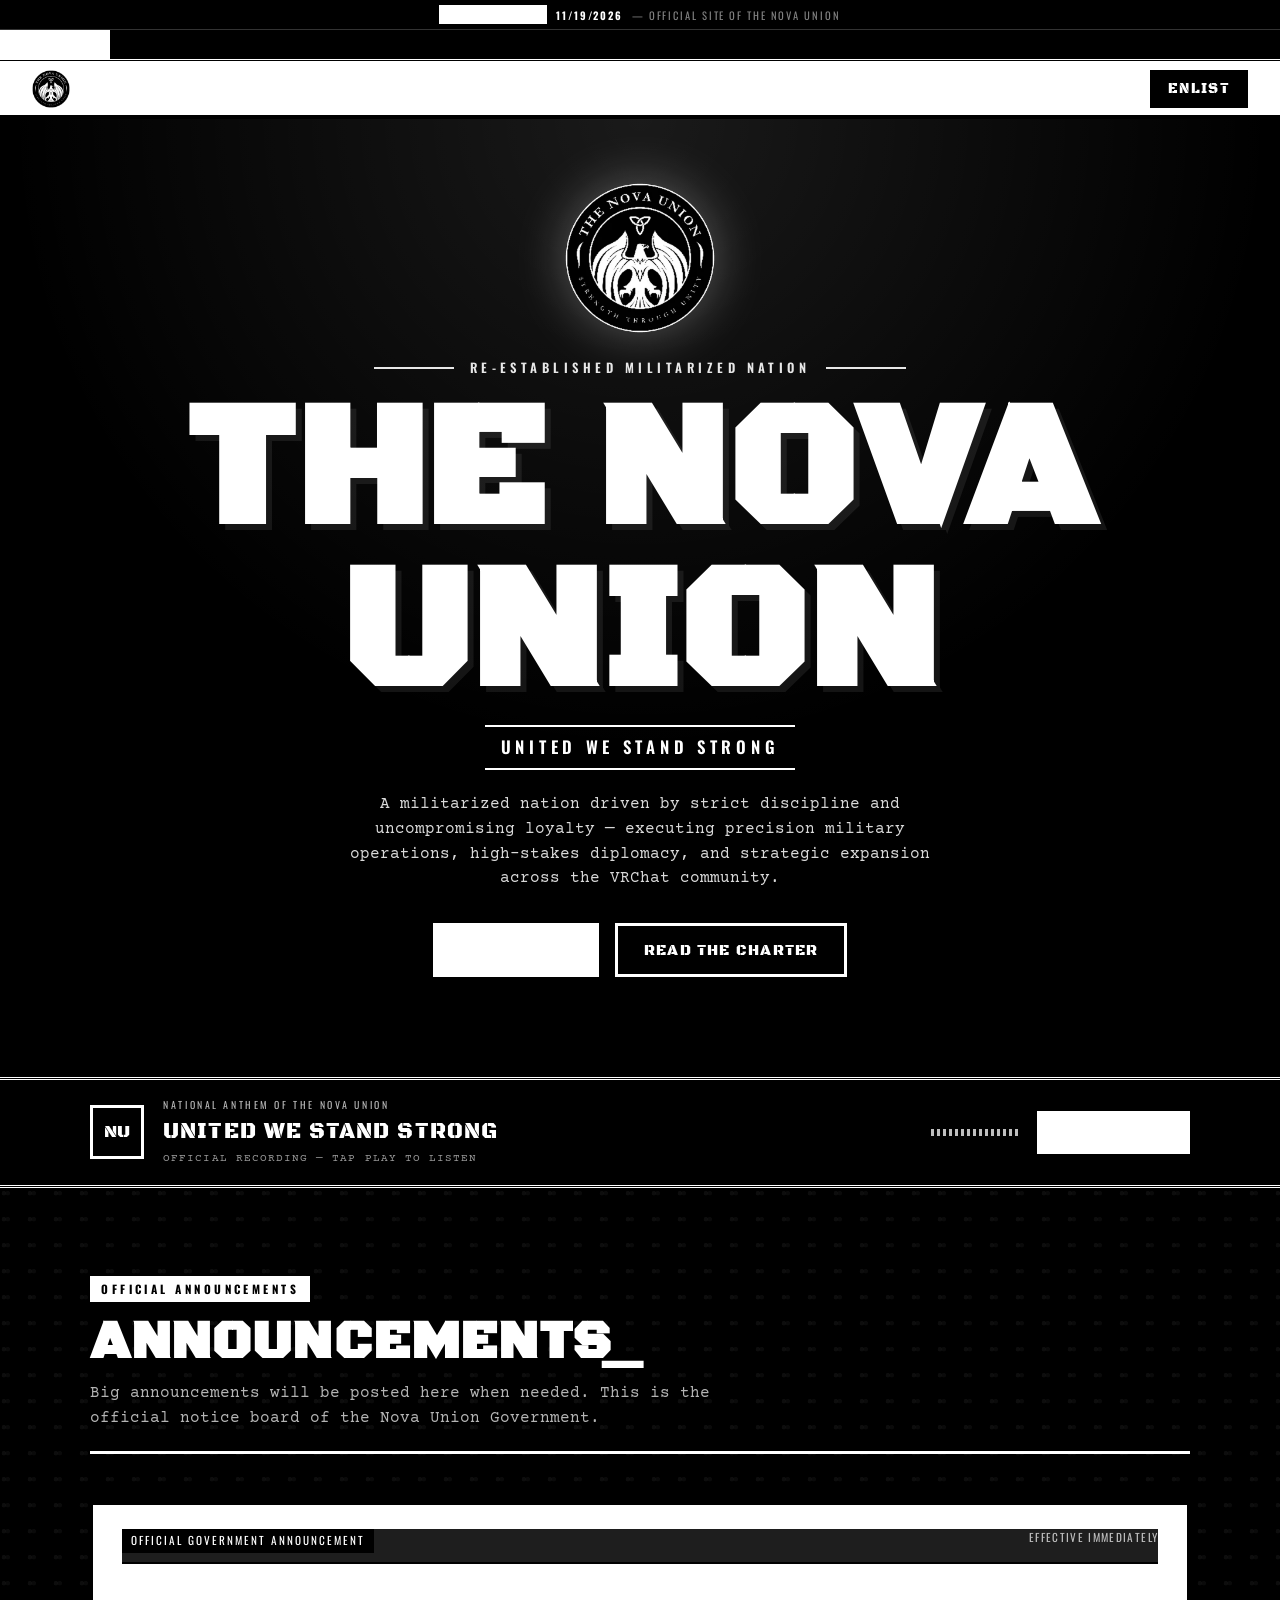
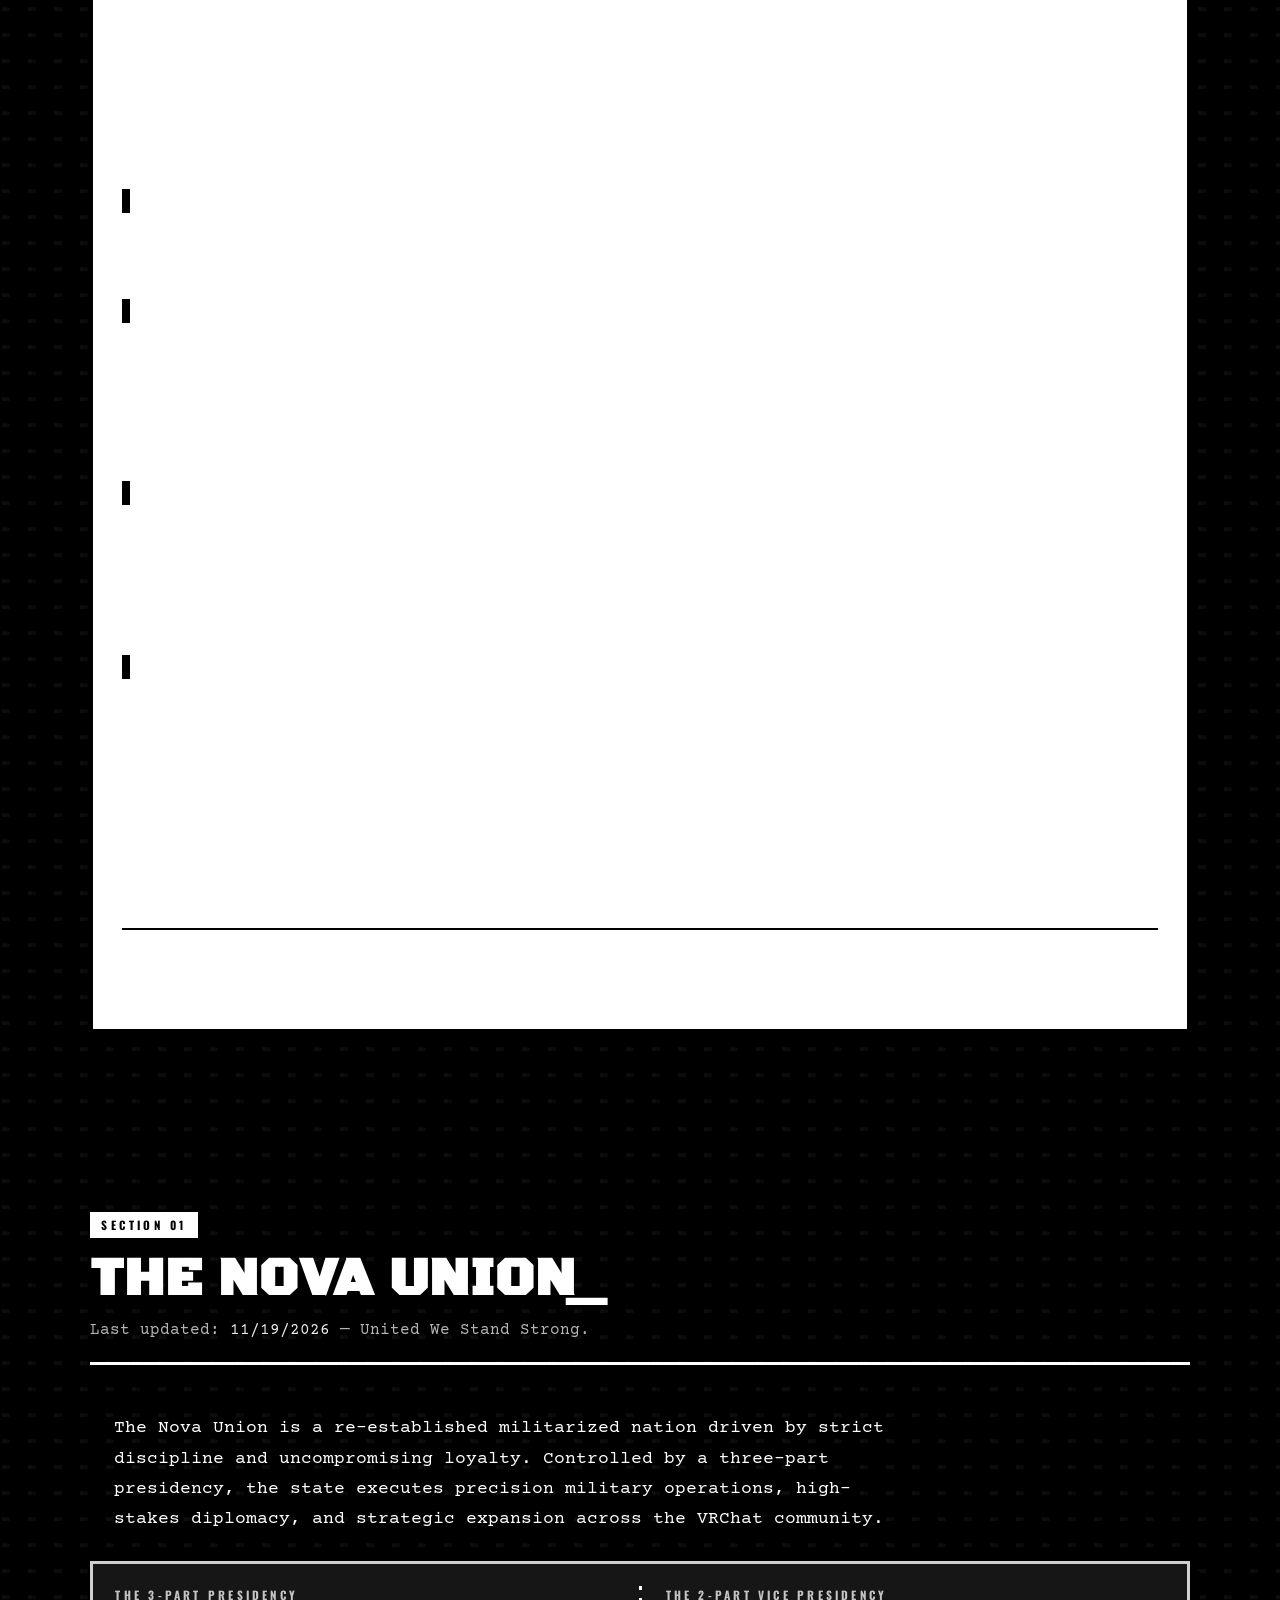
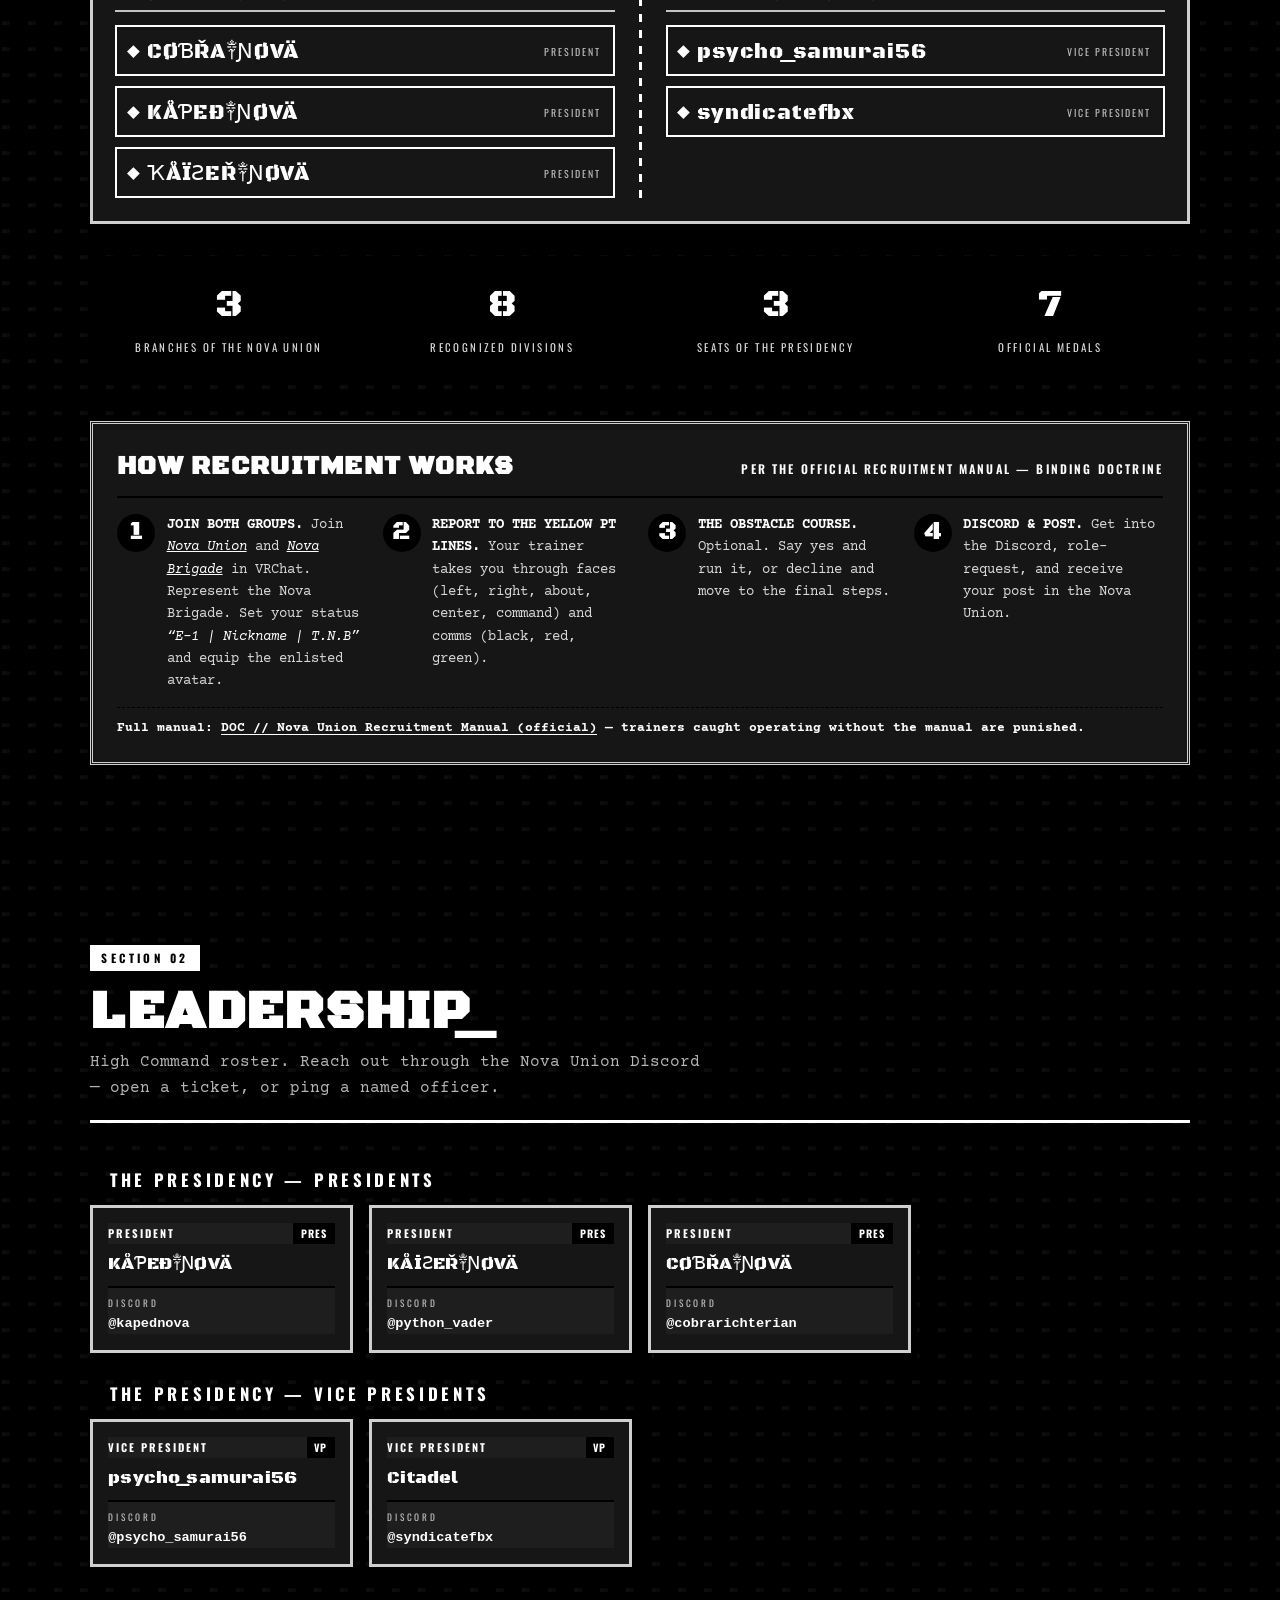
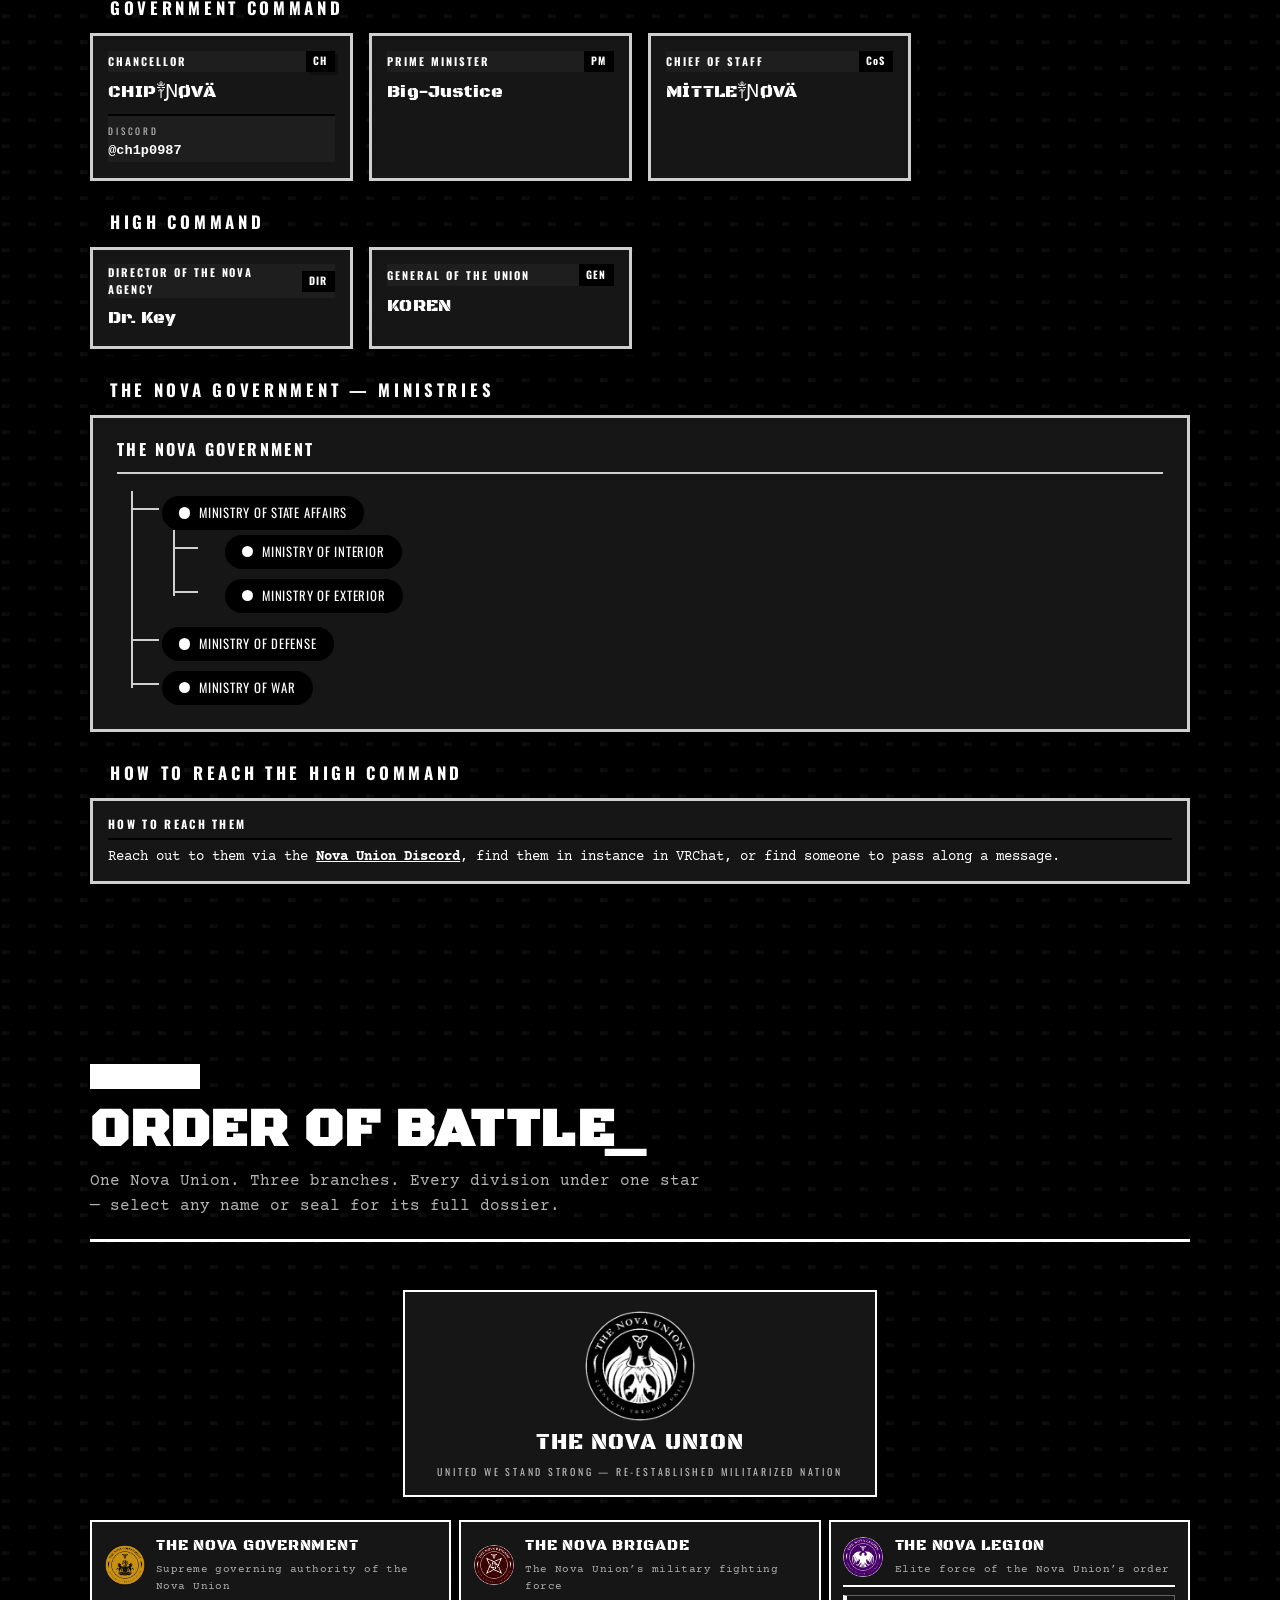
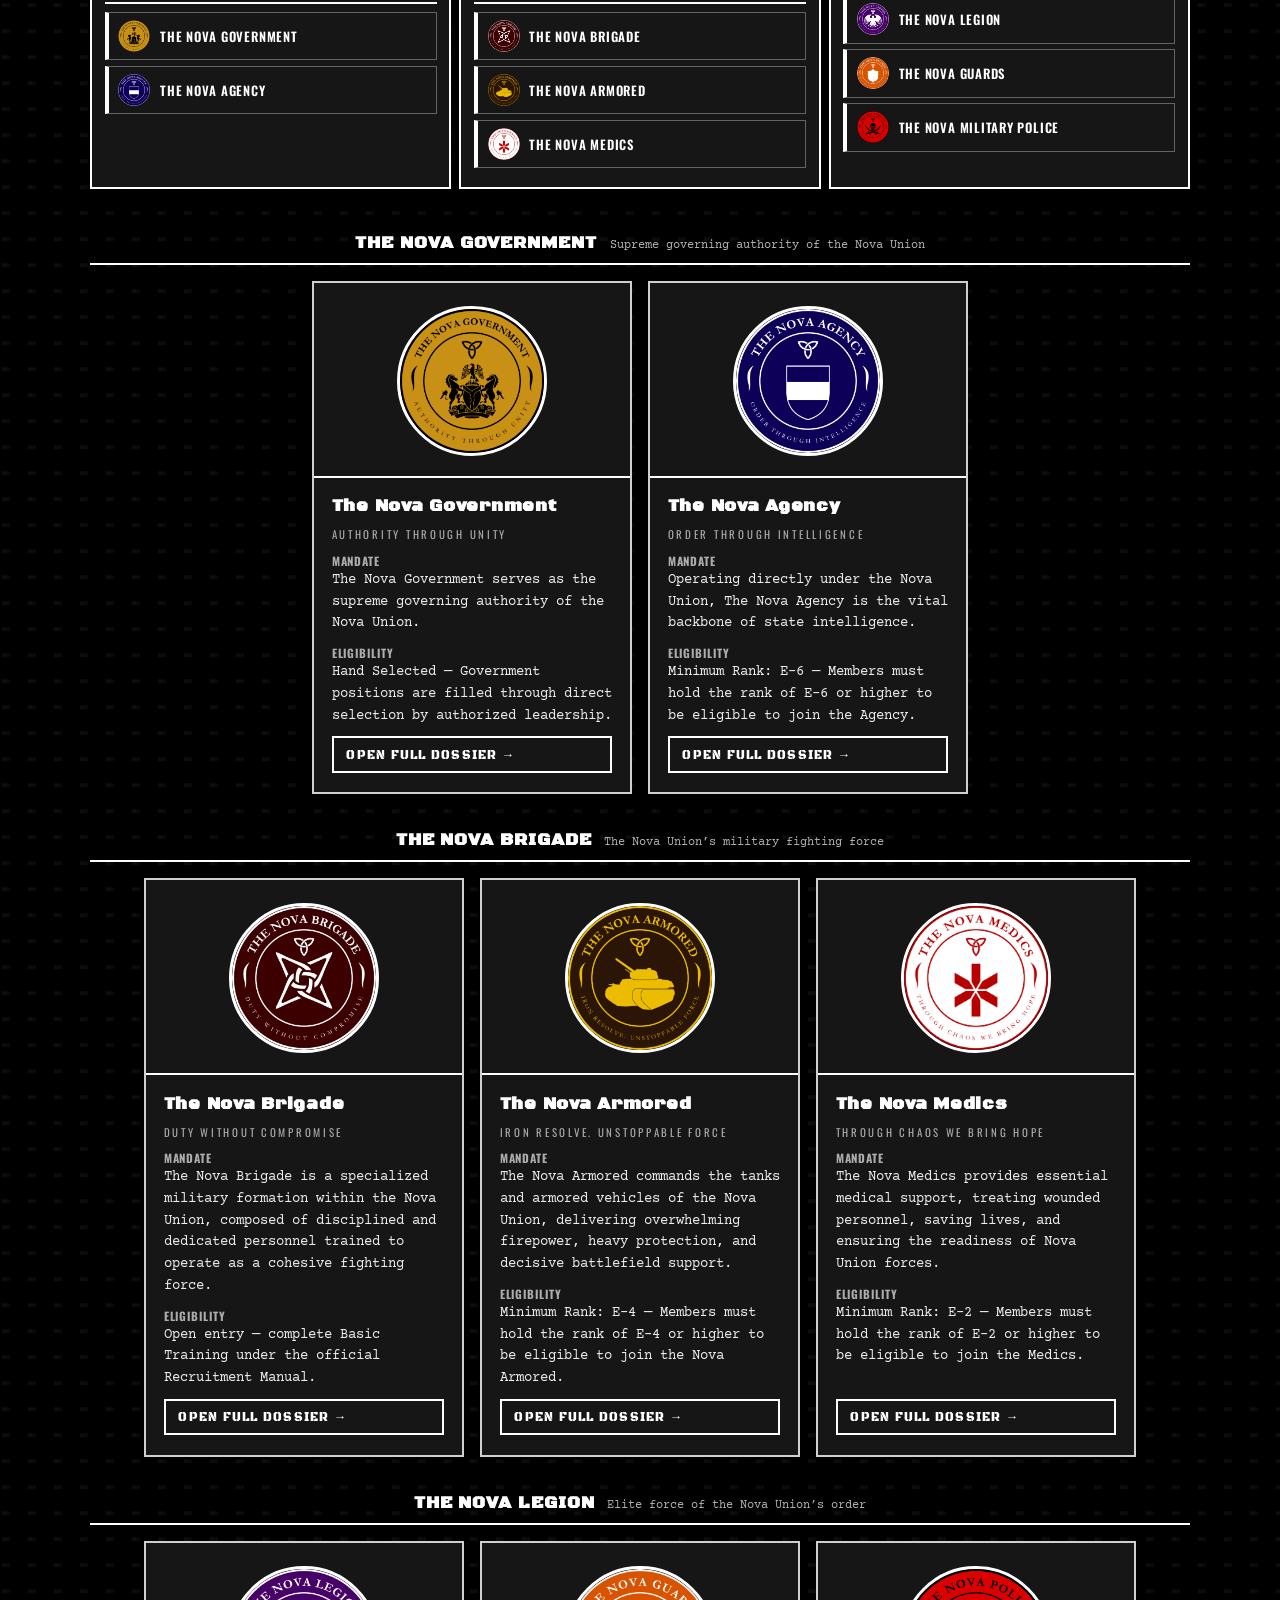
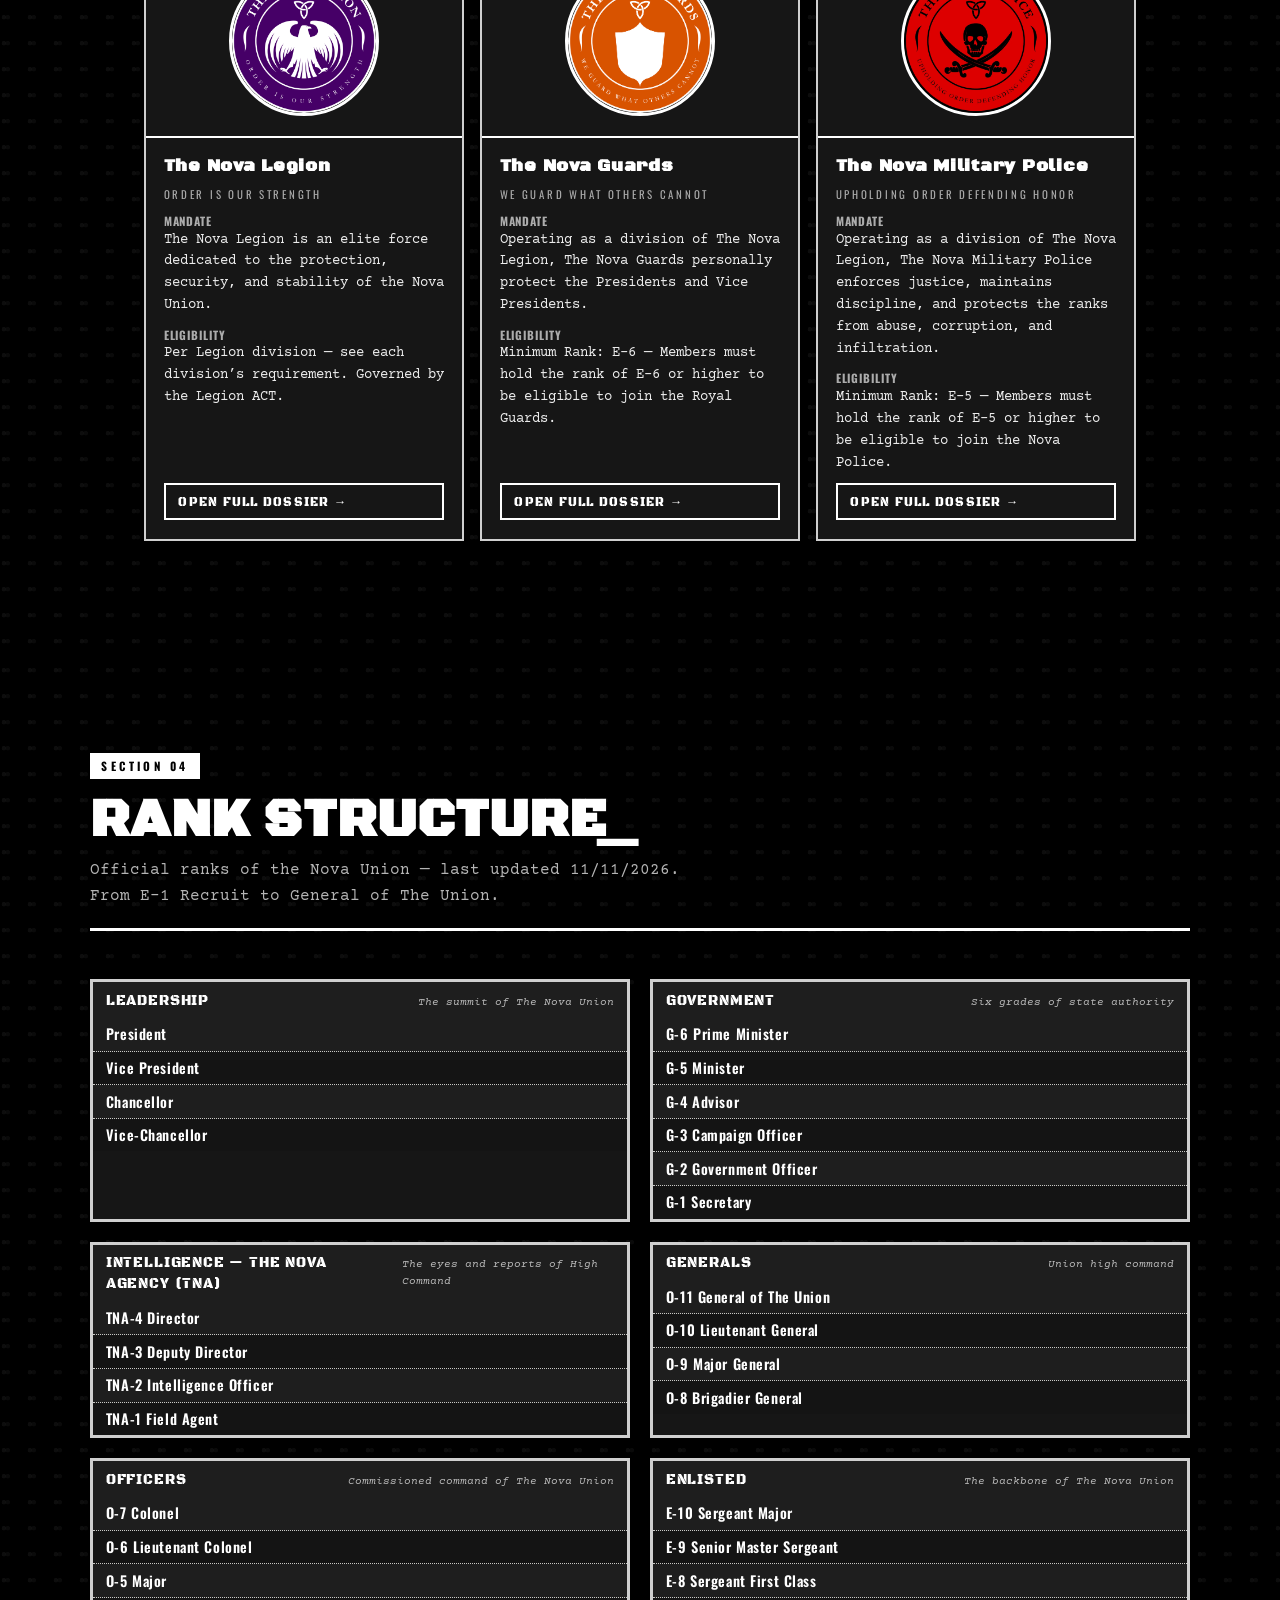
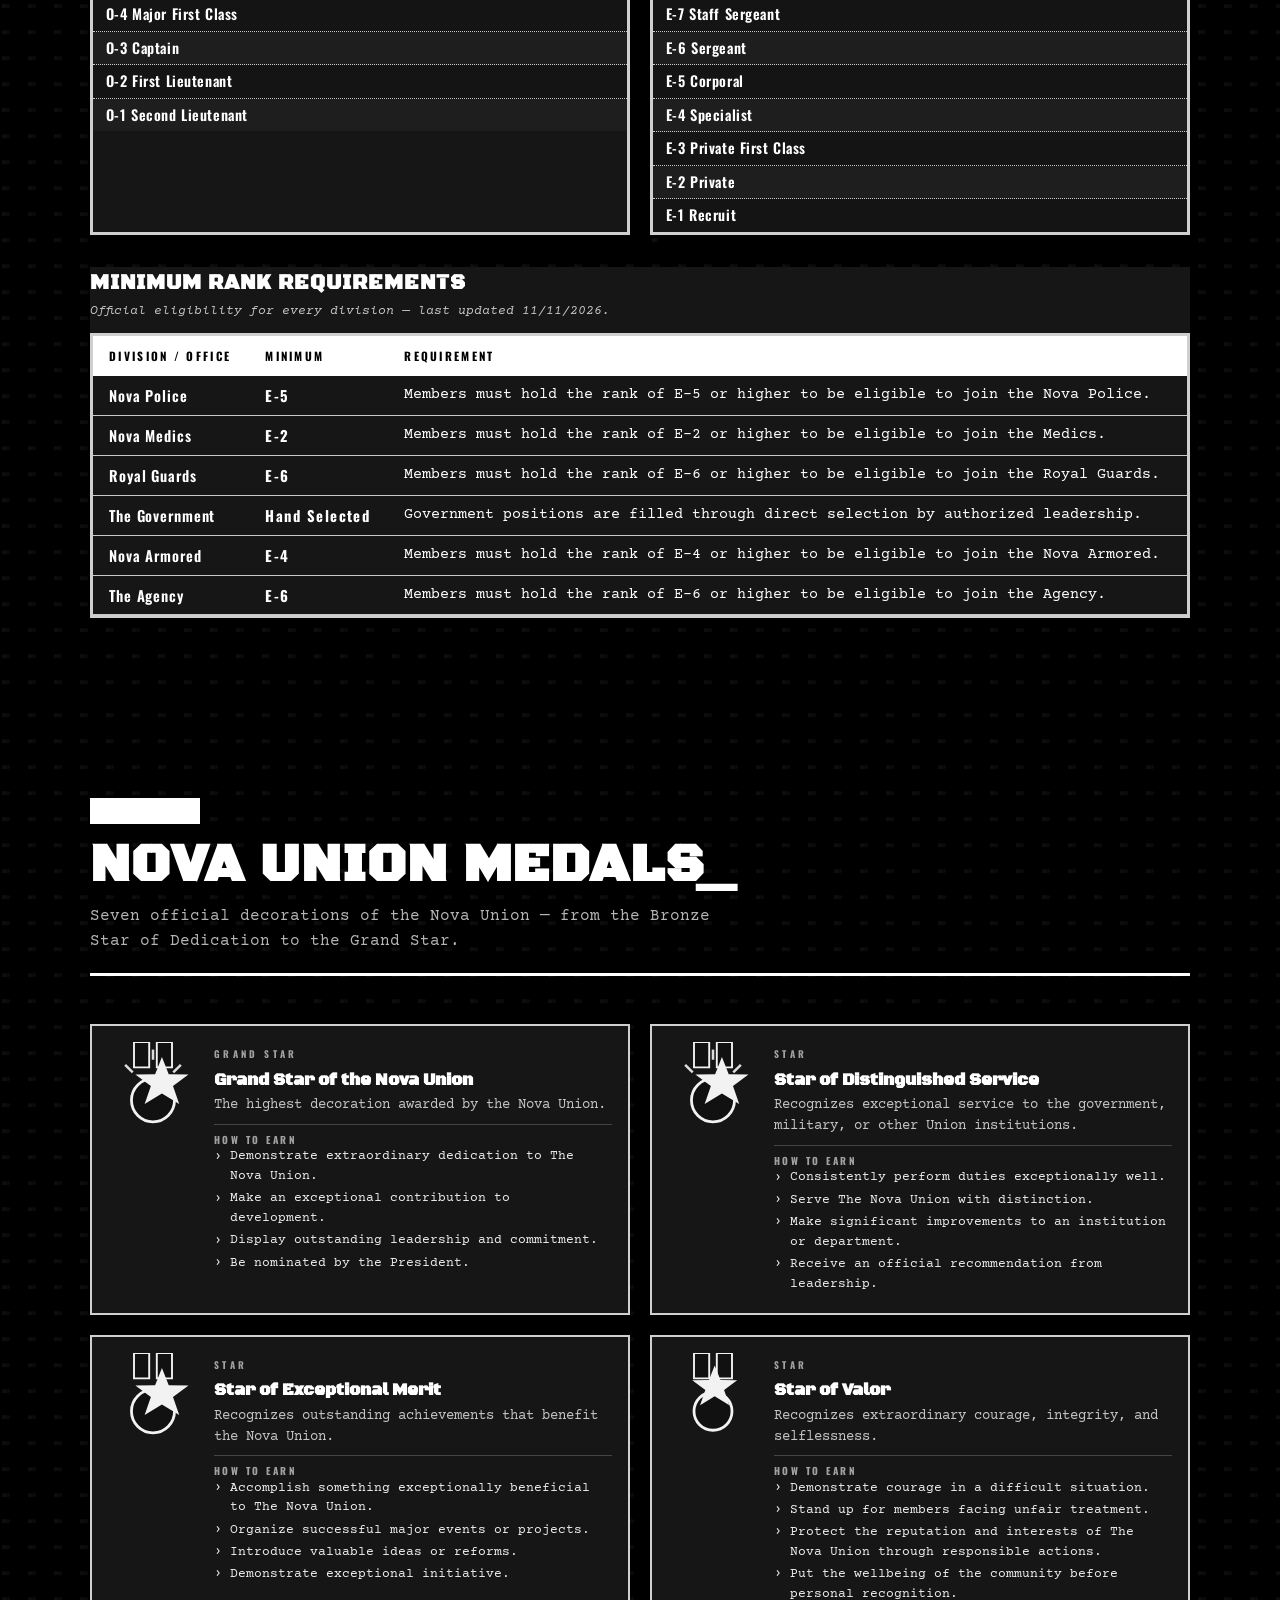
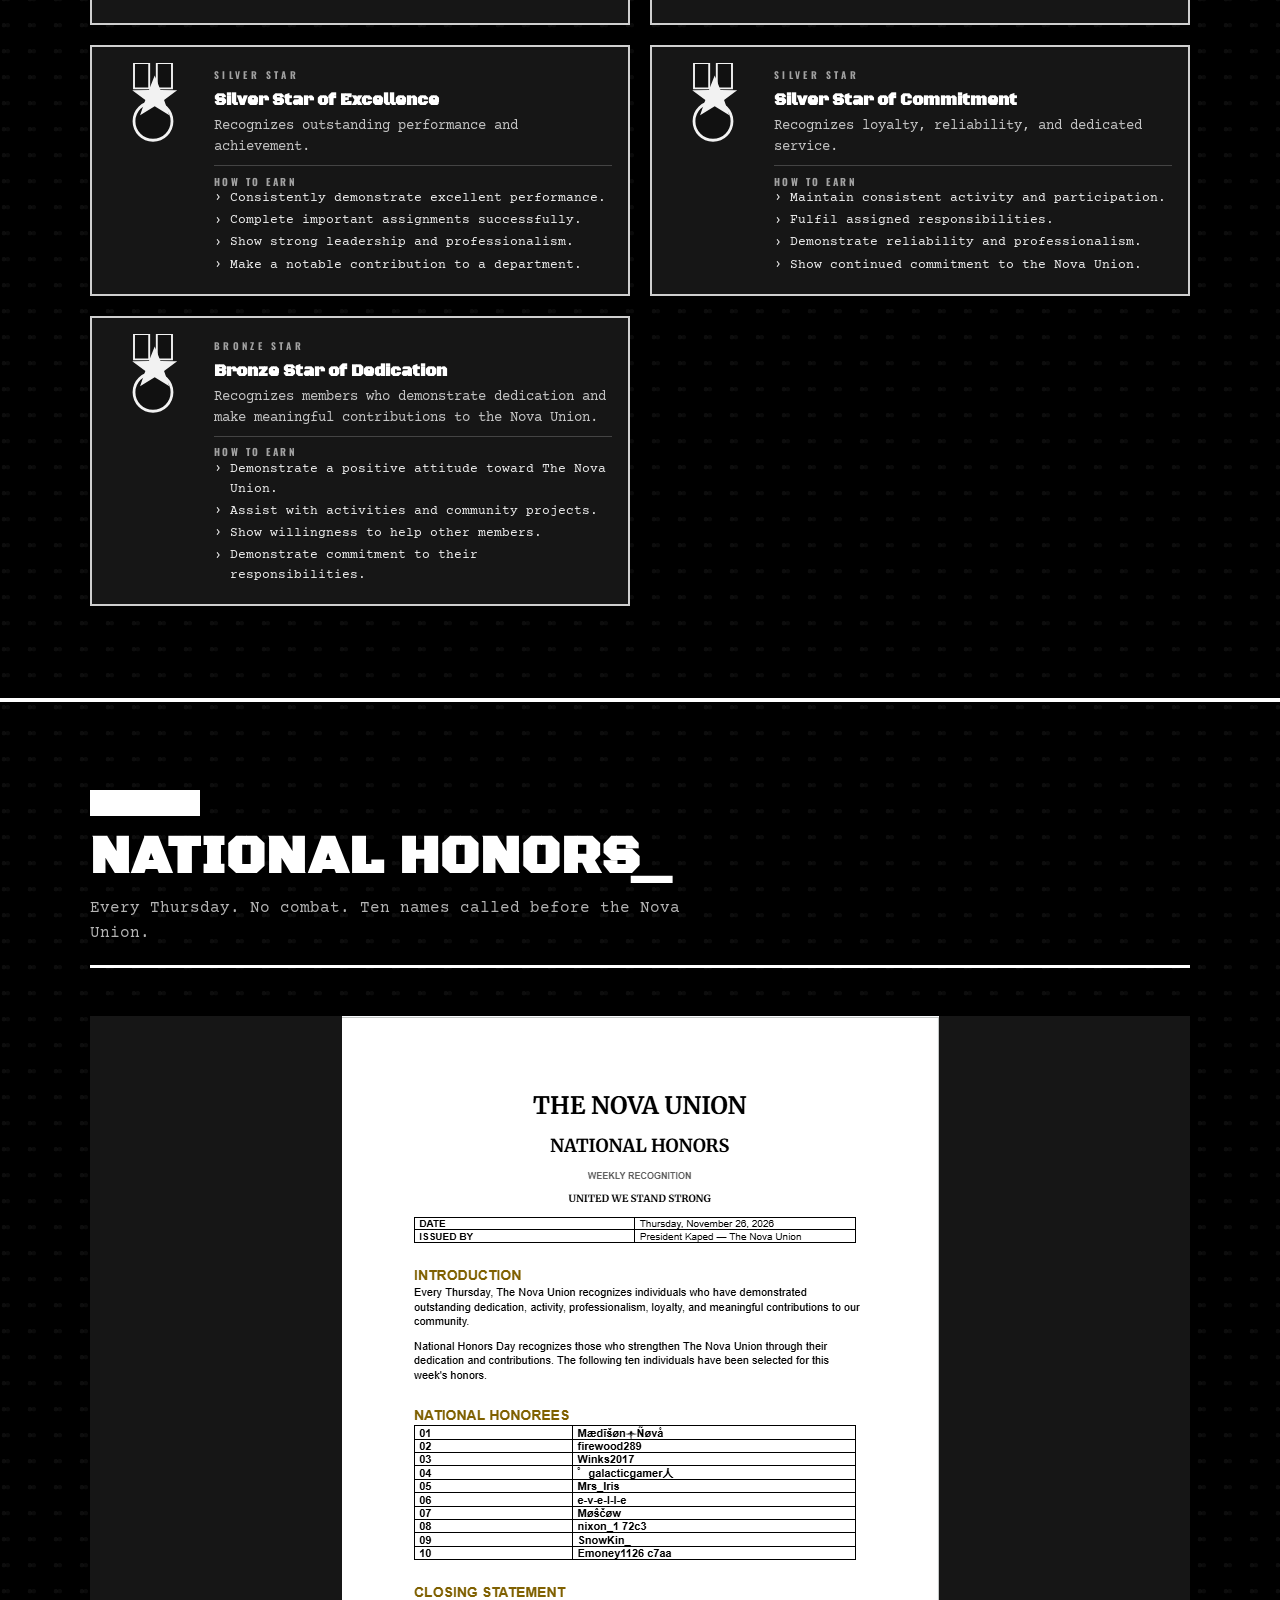
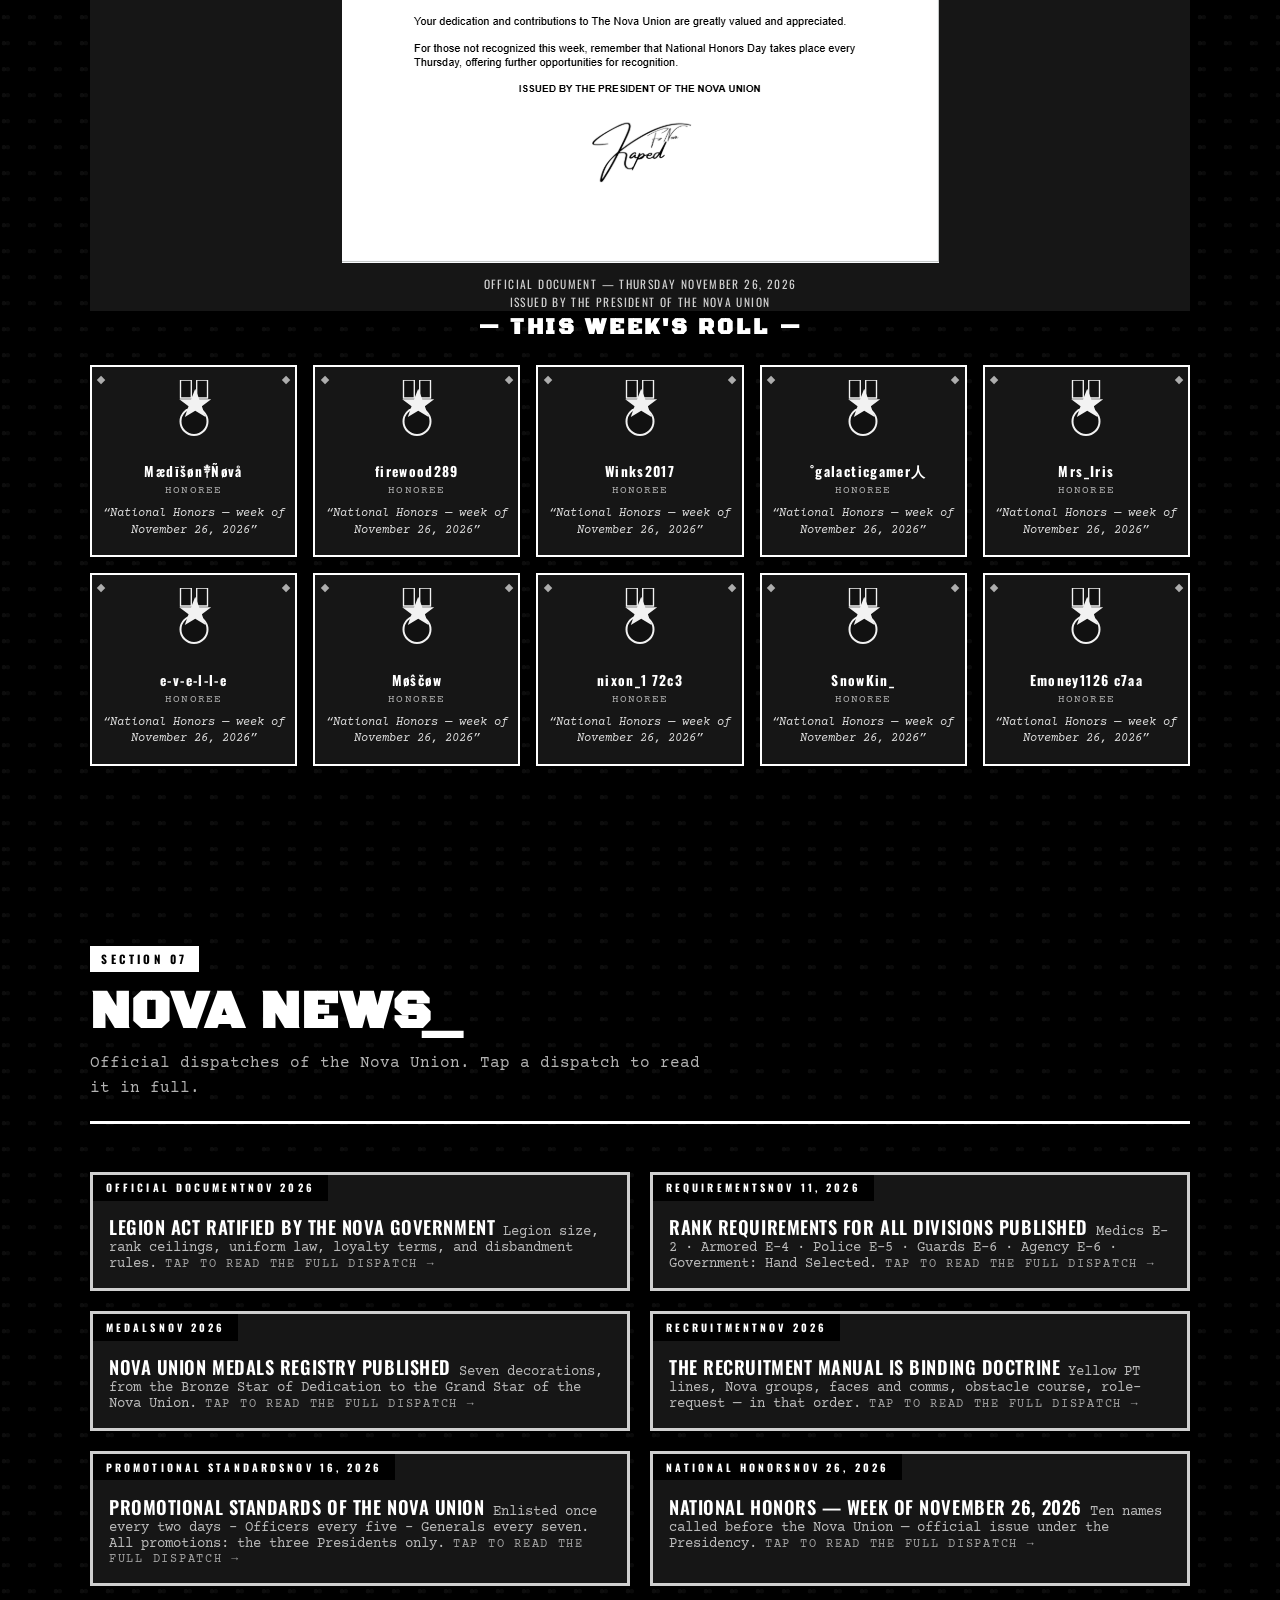
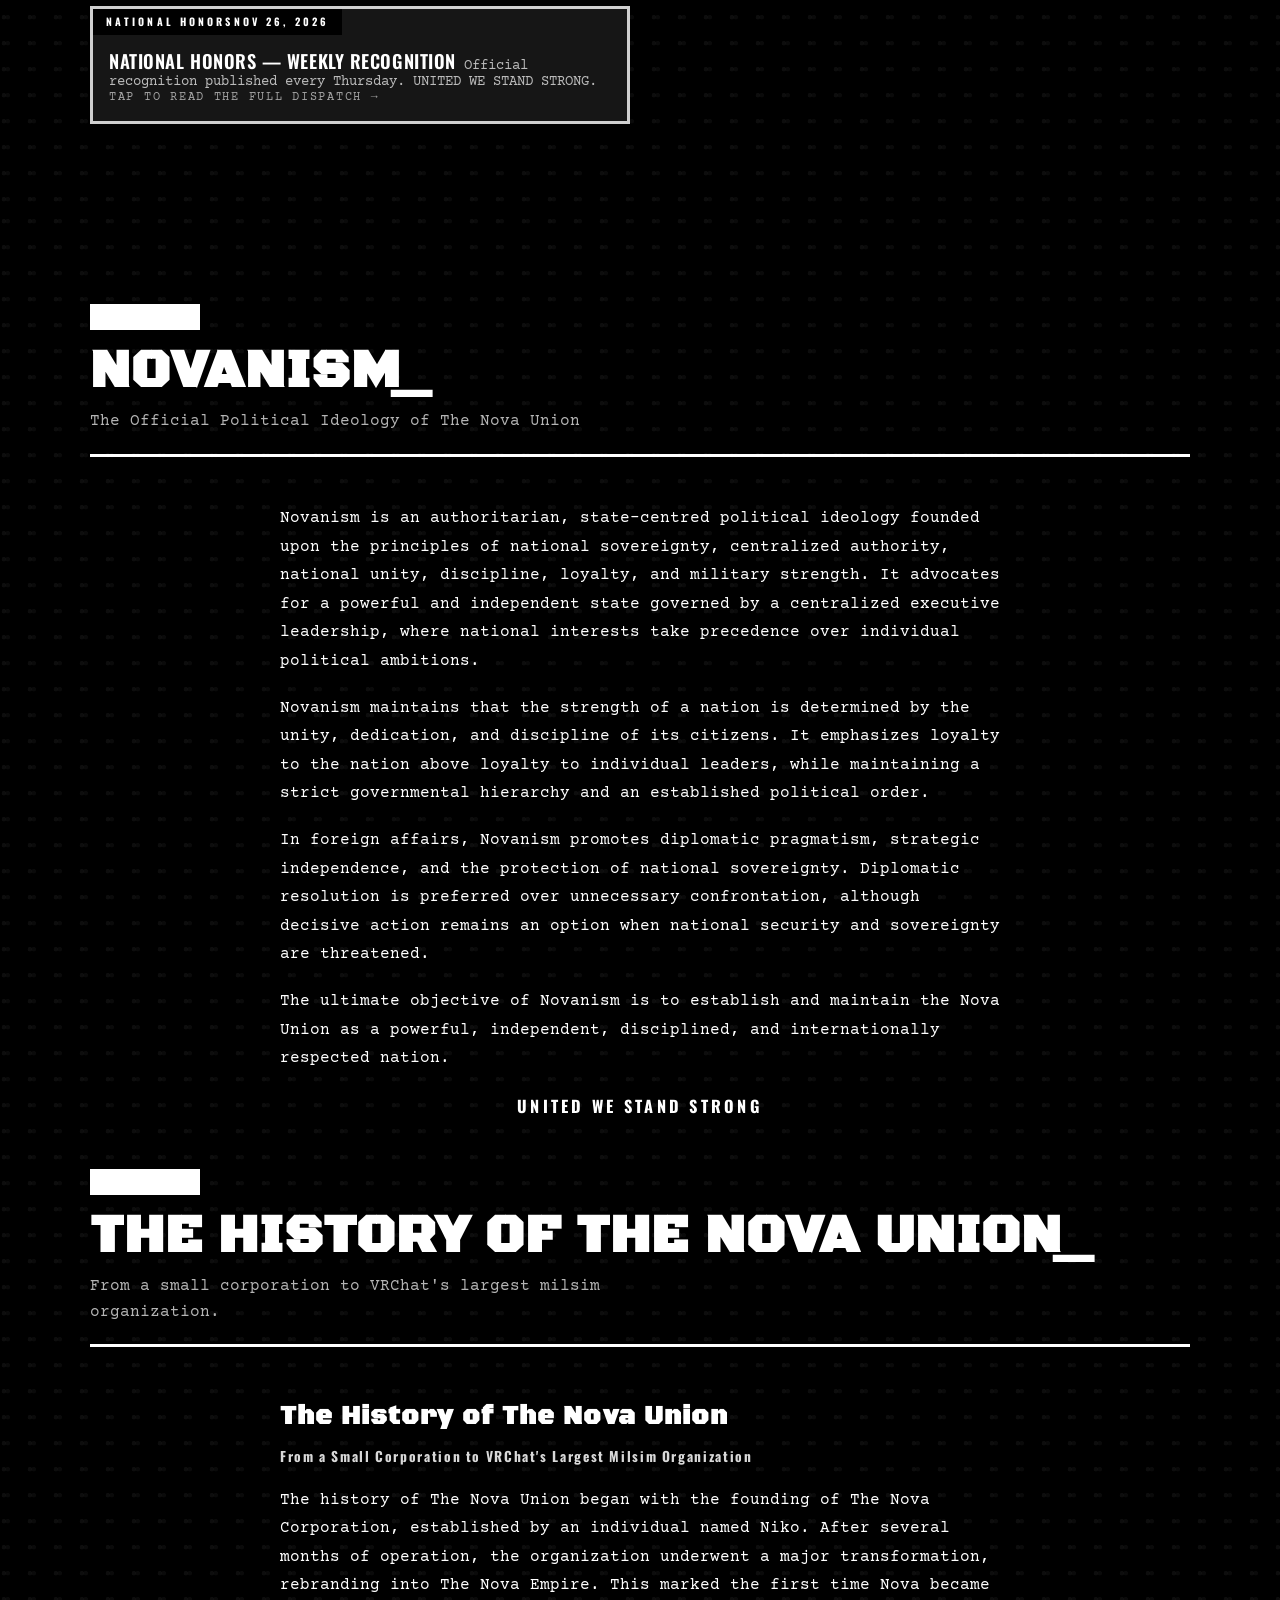
==== commit db6d4b66: "Restore textured black background (dotted gradient) - was flattened by dark theme override" ====
--- a/index.html
+++ b/index.html
@@ -9,8 +9,8 @@
 <link rel="preconnect" href="https://fonts.googleapis.com">
 <link rel="preconnect" href="https://fonts.gstatic.com" crossorigin>
 <link href="https://fonts.googleapis.com/css2?family=Black+Ops+One&family=Courier+Prime:ital,wght@0,400;0,700;1,400&family=Oswald:wght@500;600;700&display=swap" rel="stylesheet">
-<link rel="stylesheet" href="css/styles.css?v=54">
-<link rel="stylesheet" href="css/union-v2.css?v=54">
+<link rel="stylesheet" href="css/styles.css?v=55">
+<link rel="stylesheet" href="css/union-v2.css?v=55">
 </head>
 <body>
 
@@ -515,7 +515,7 @@
   </div>
 </div>
 
-<script src="js/data.js?v=54"></script>
-<script src="js/app.js?v=54"></script>
+<script src="js/data.js?v=55"></script>
+<script src="js/app.js?v=55"></script>
 </body>
 </html>
--- a/css/union-v2.css
+++ b/css/union-v2.css
@@ -569,7 +569,12 @@
    FULL DARK THEME — all sections + inner cards, no white squares
    ============================================================ */
 /* Sections: force every section background to black */
-.section, .section.white { background: #0b0b0b !important; }
+.section, .section.white {
+  background:
+    radial-gradient(circle at 15% 20%, rgba(255,255,255,.05) 0 2px, transparent 2.5px) 0 0 / 26px 26px,
+    radial-gradient(circle at 80% 70%, rgba(255,255,255,.04) 0 2px, transparent 2.5px) 13px 13px / 26px 26px,
+    #000000 !important;
+}
 /* Section heads on black */
 .section .section-title { color: var(--paper) !important; }
 .section .section-lede { color: #c4c4c4 !important; }
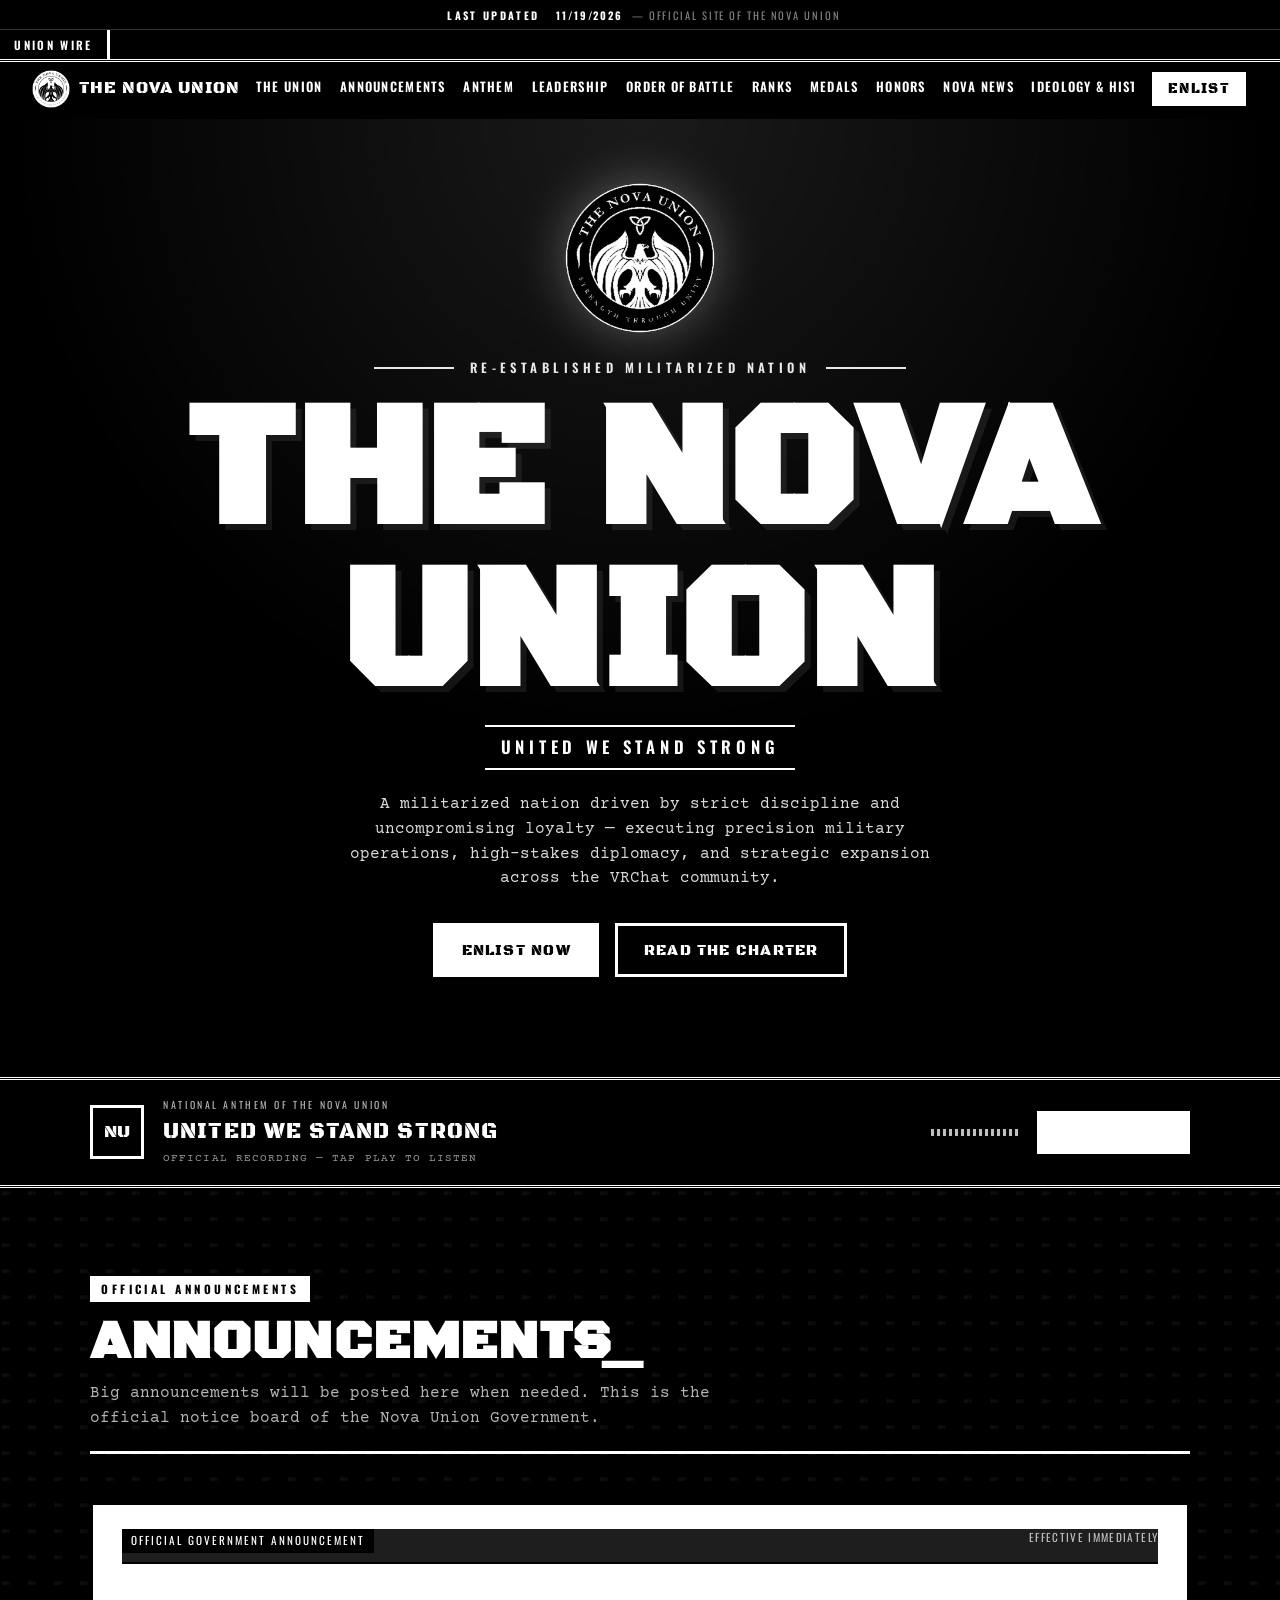
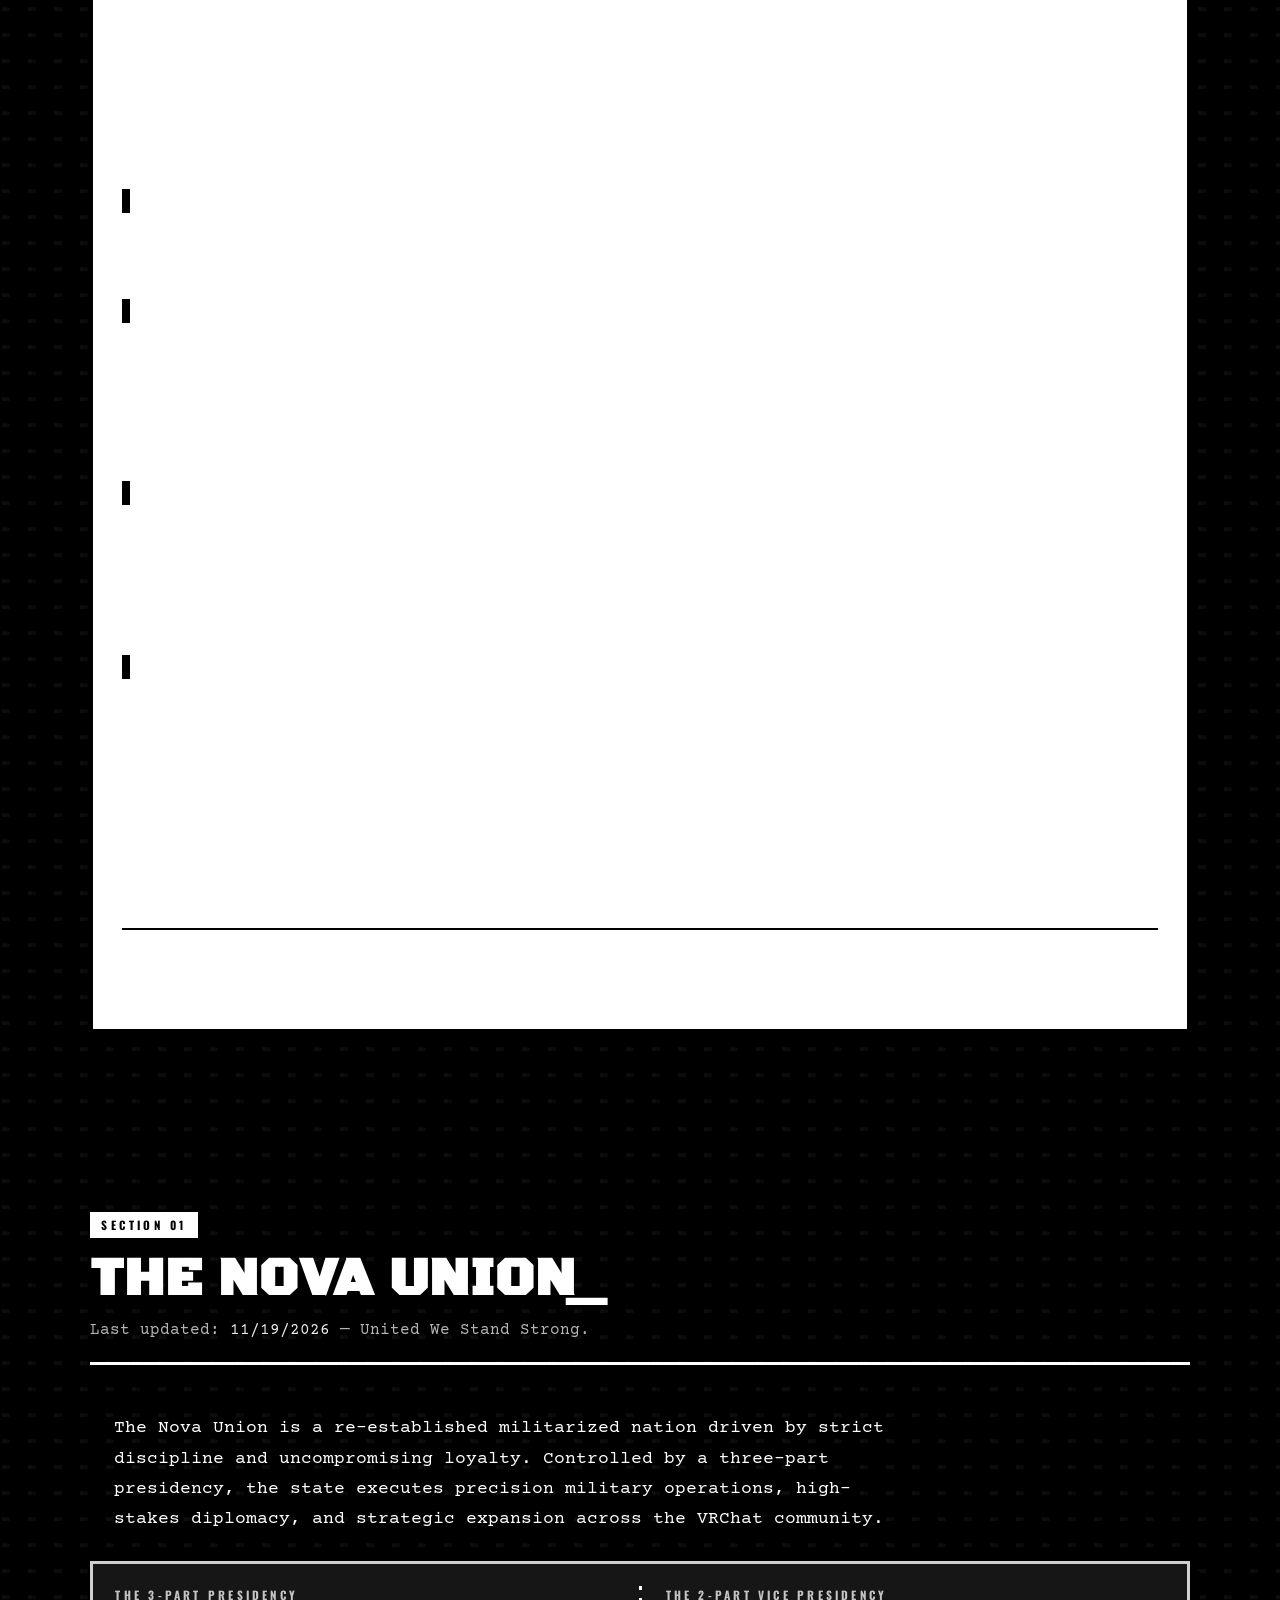
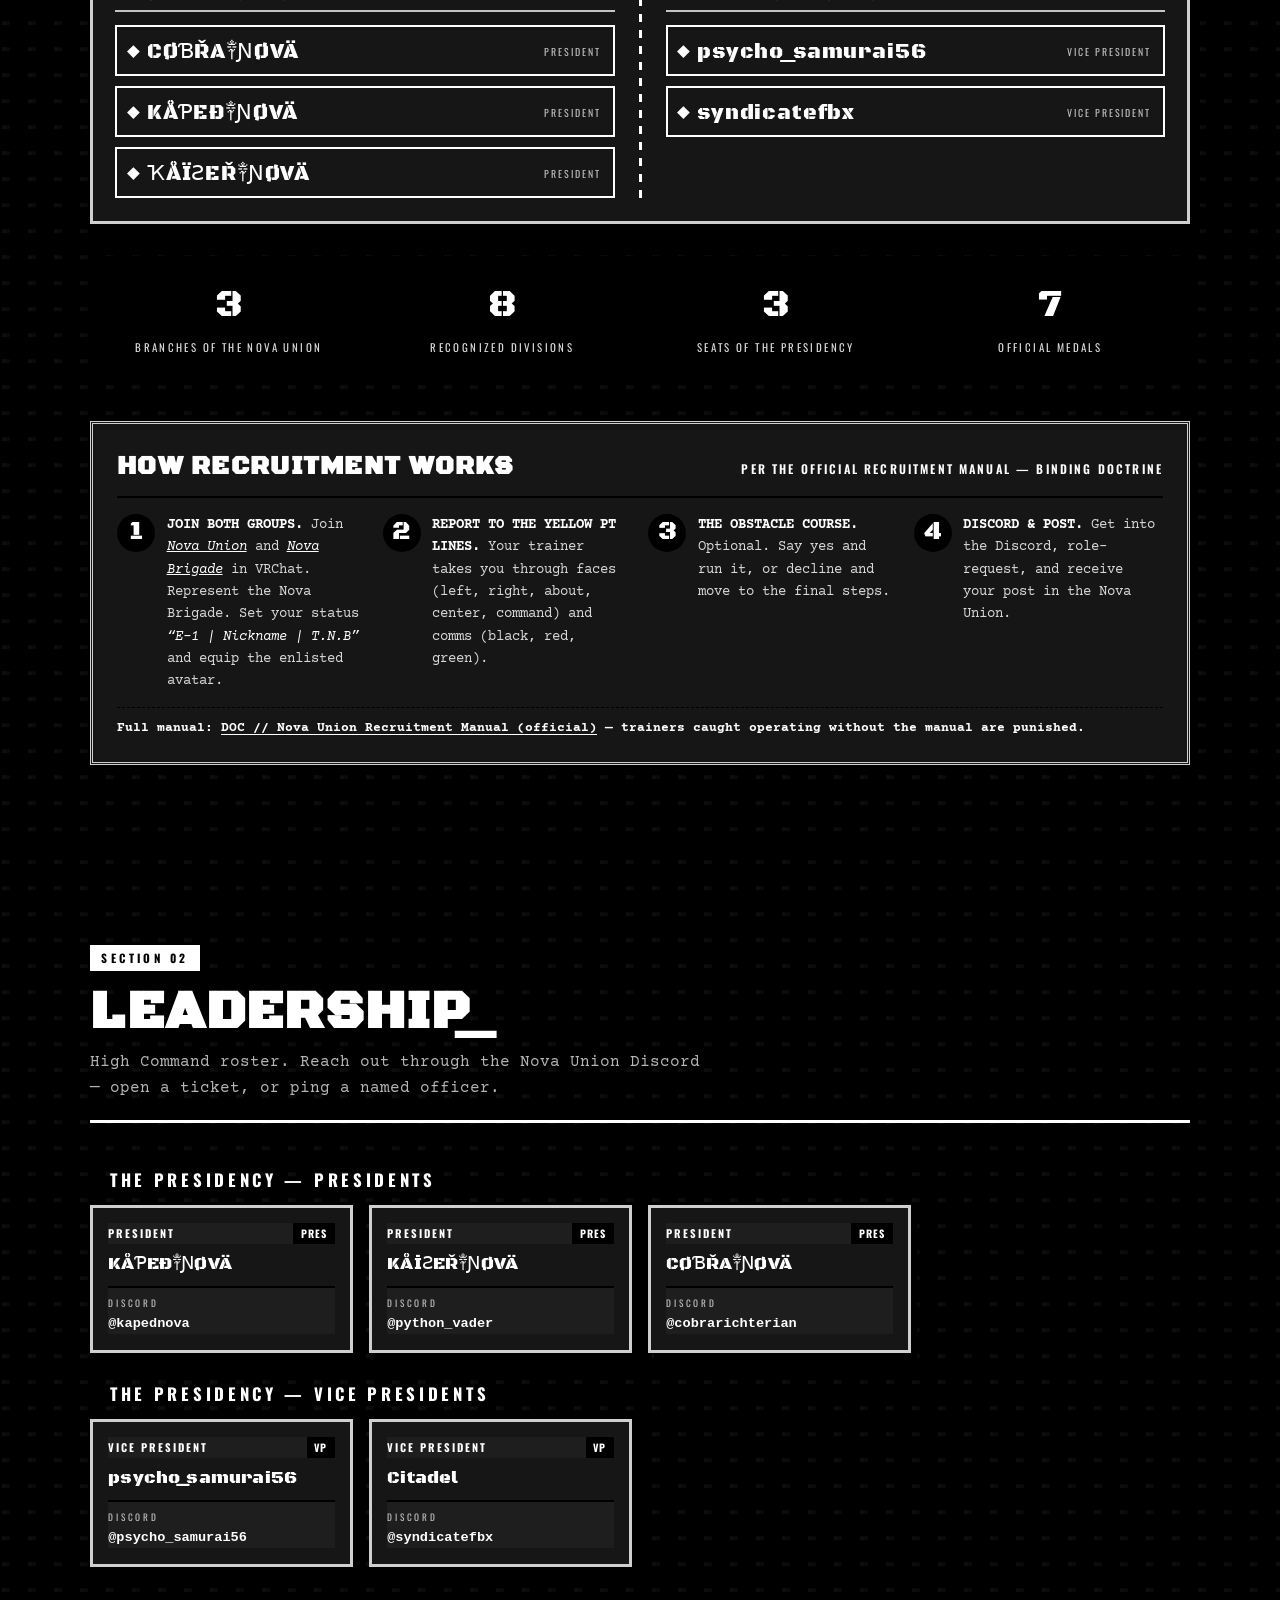
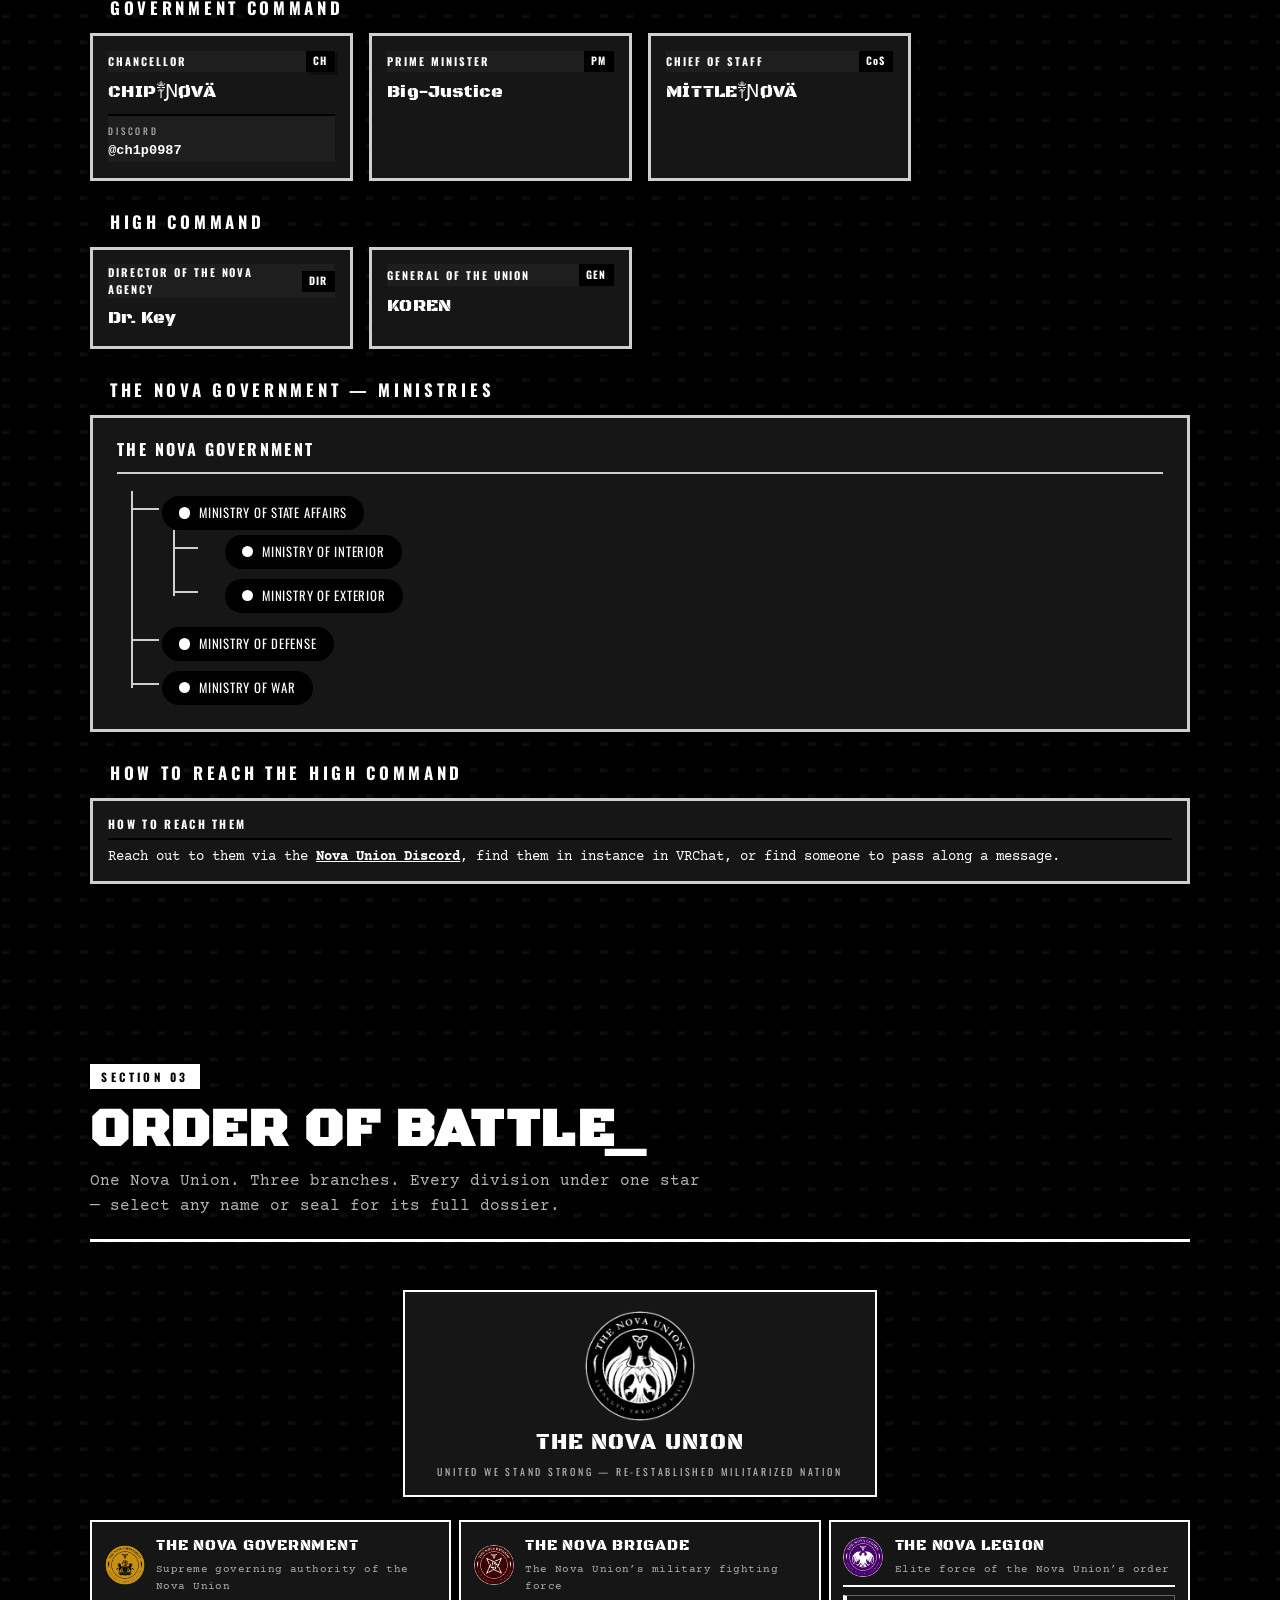
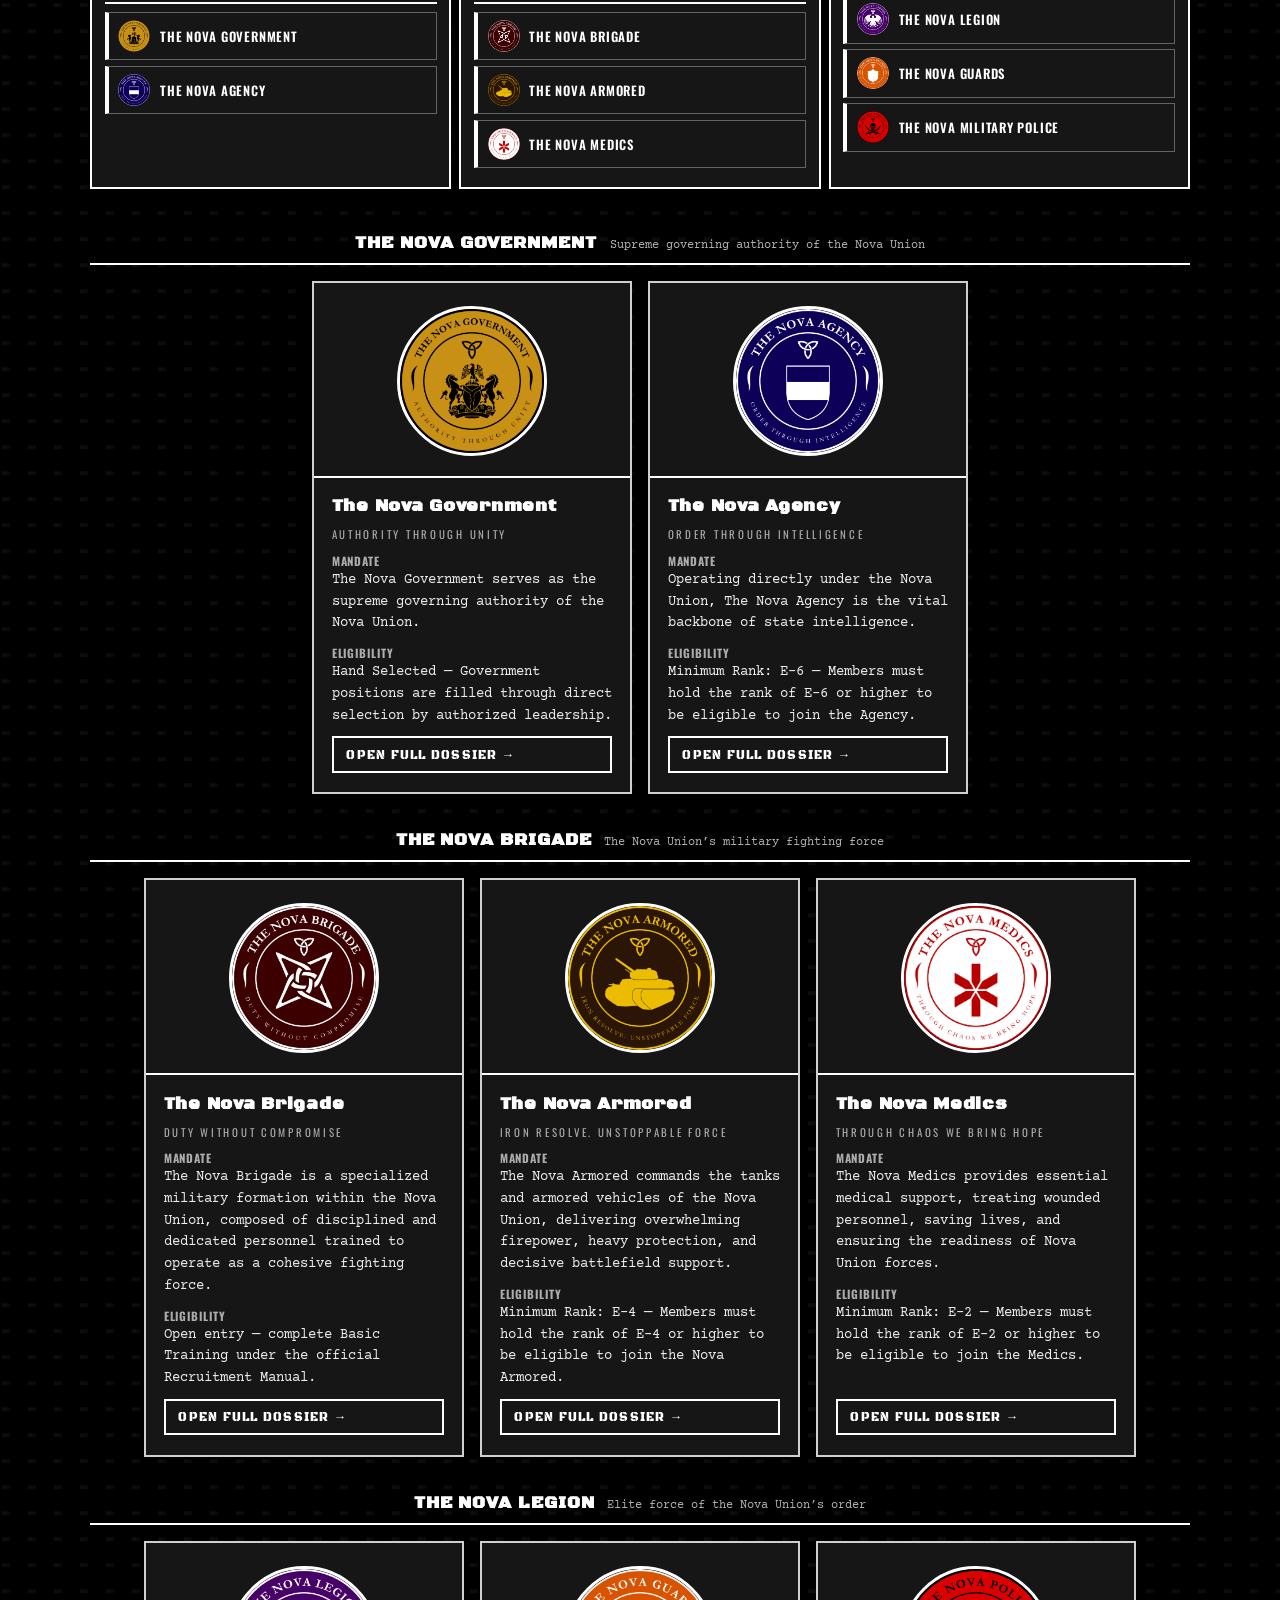
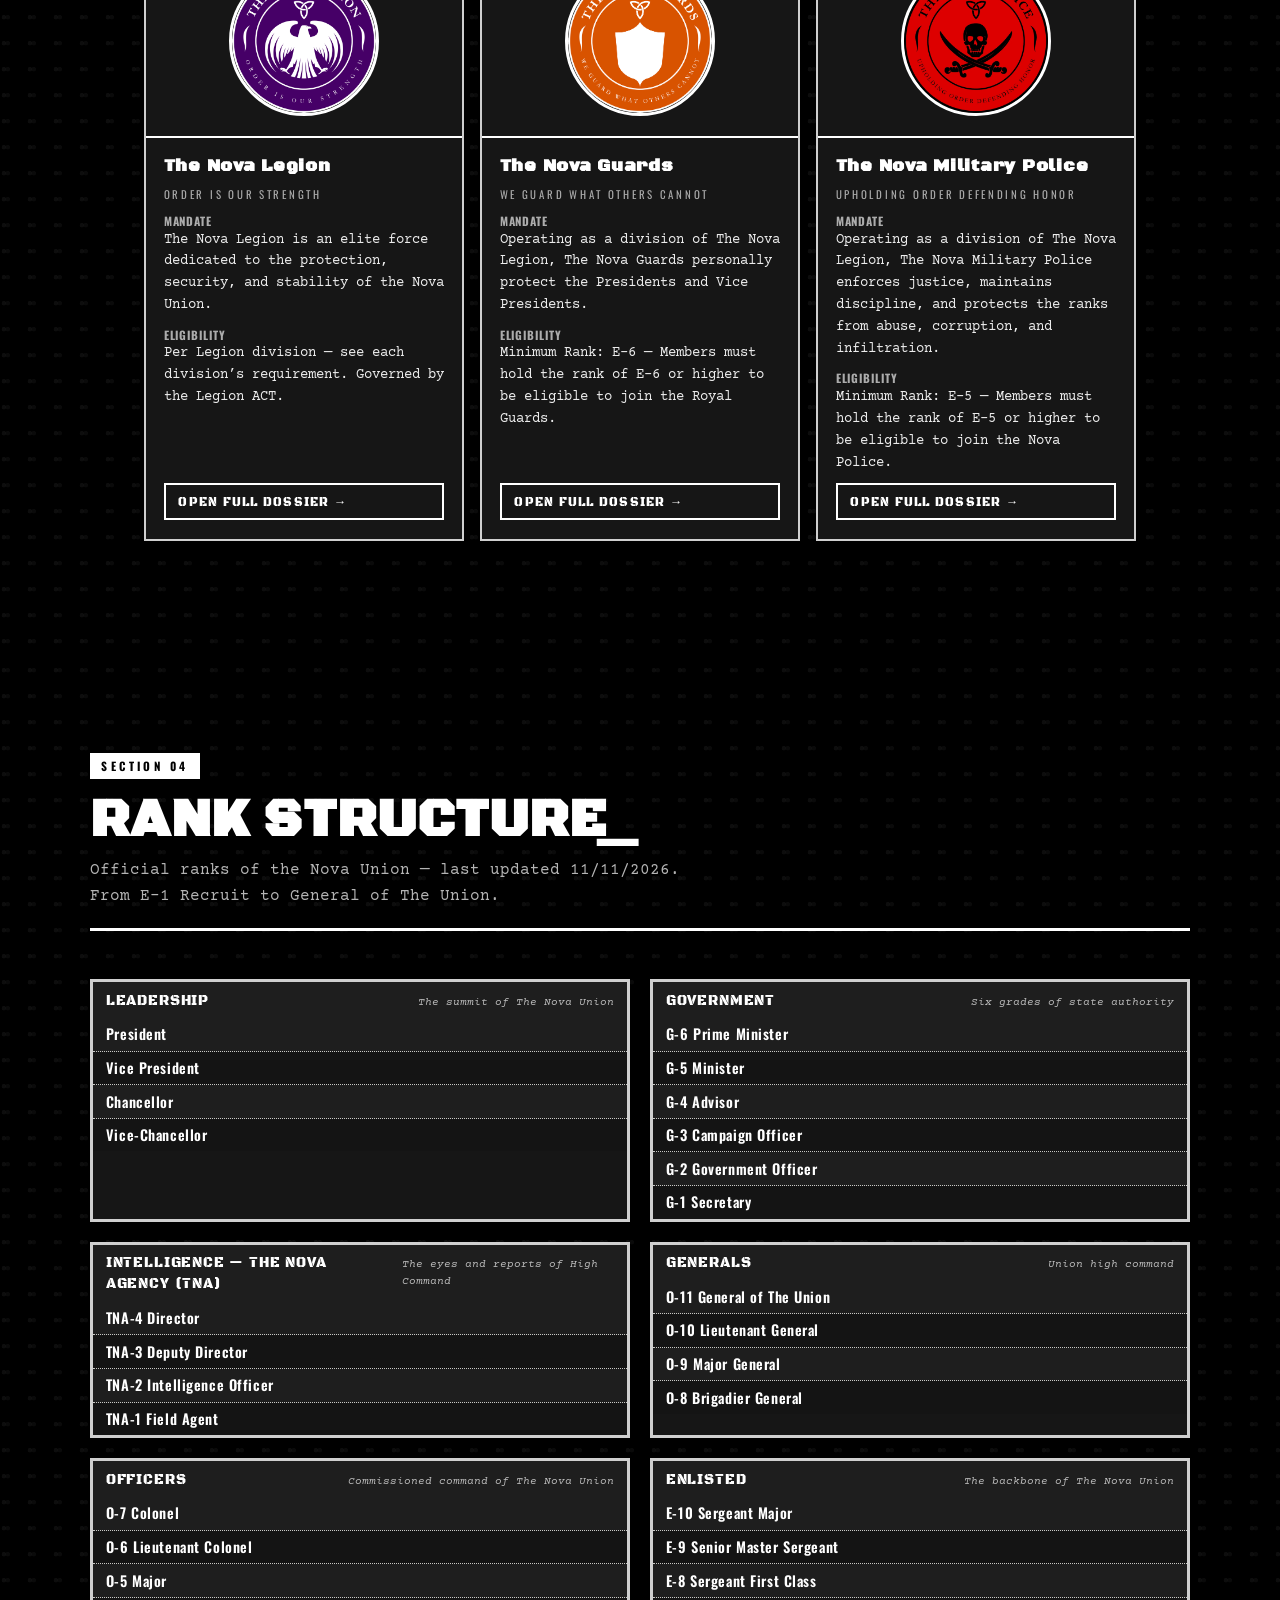
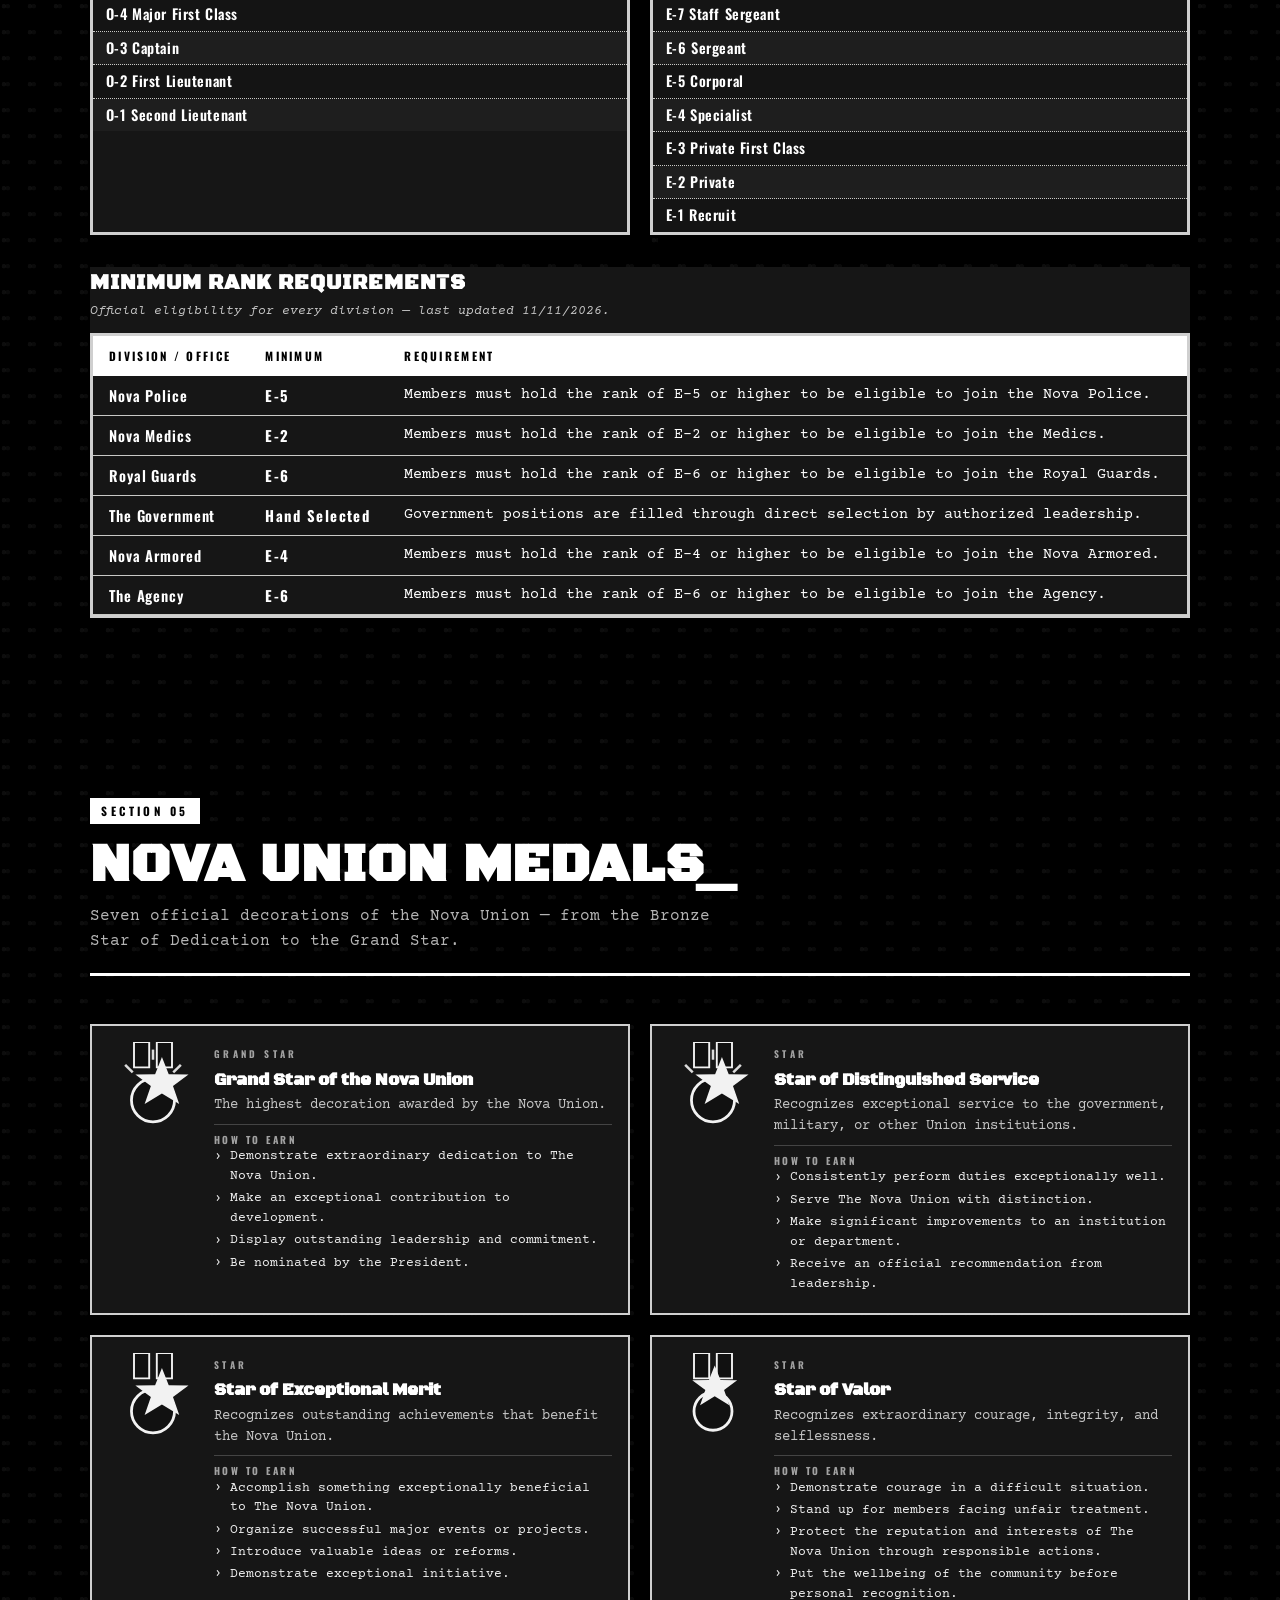
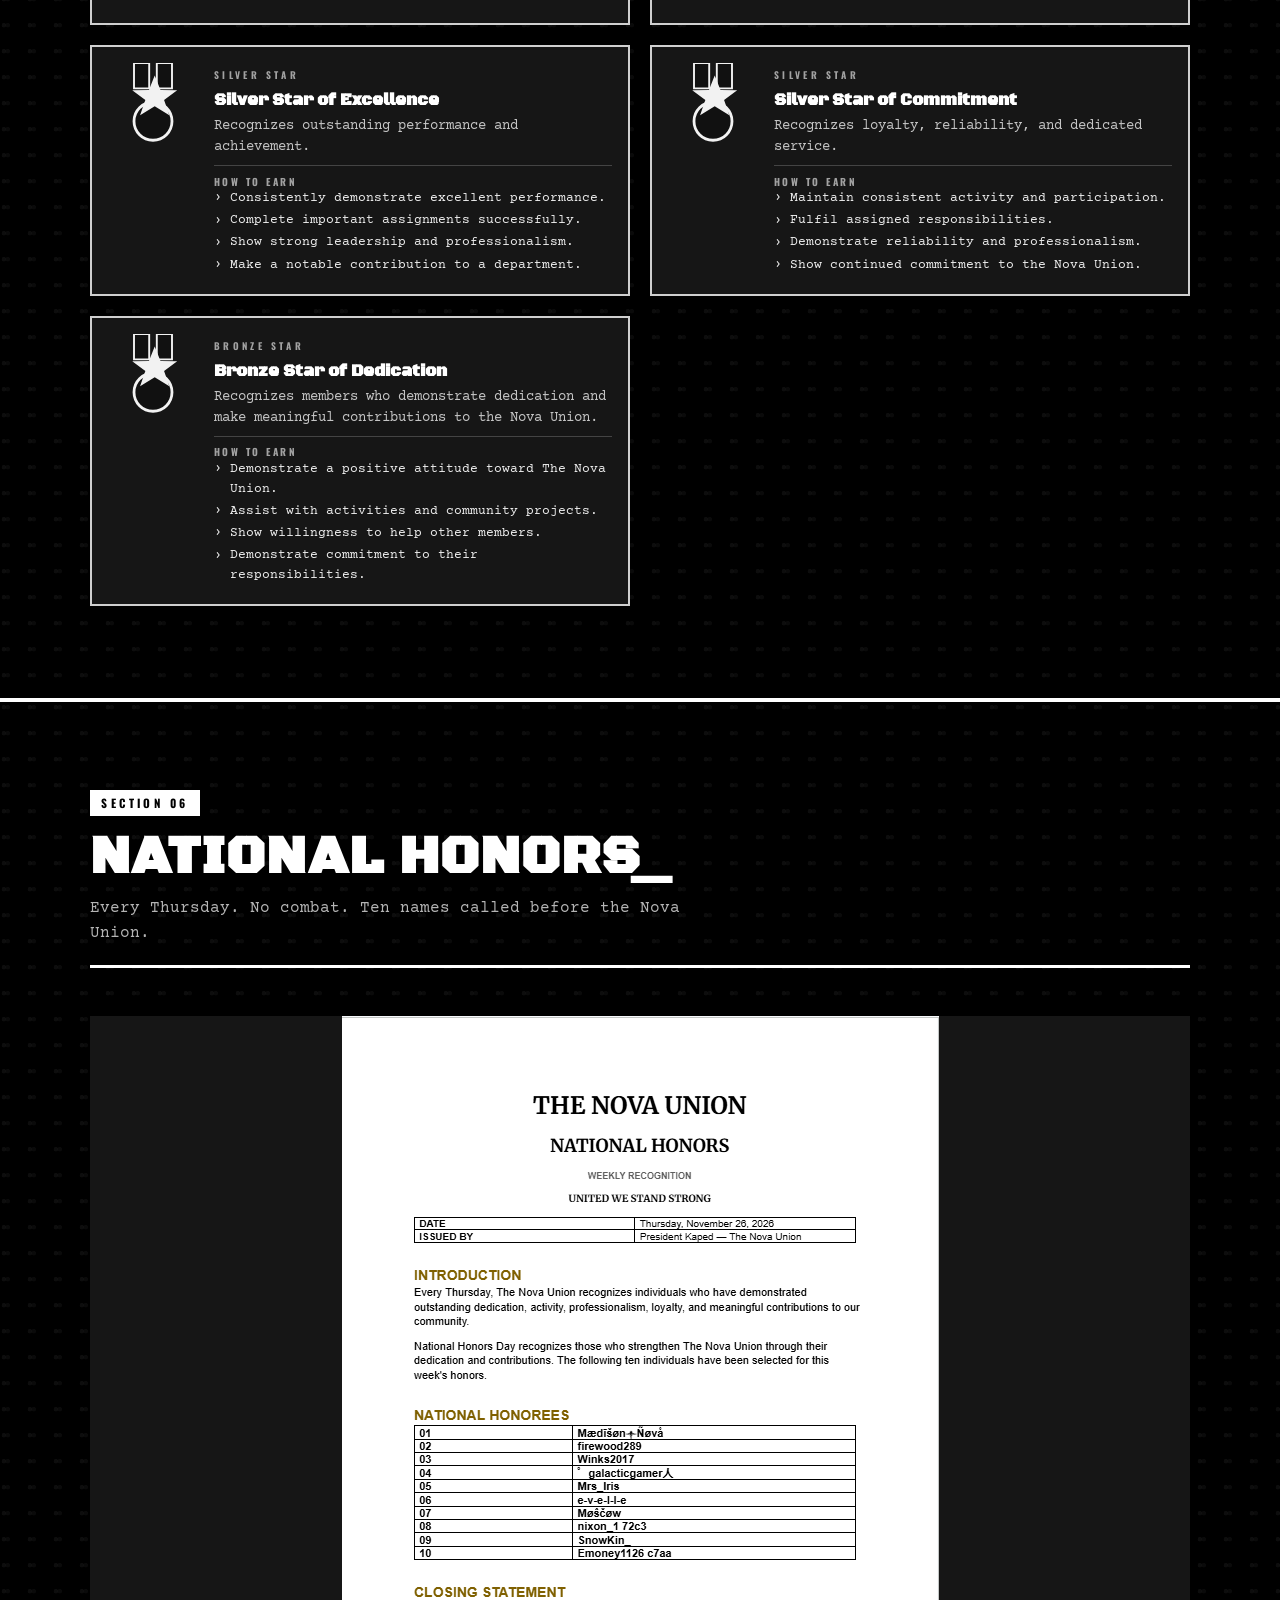
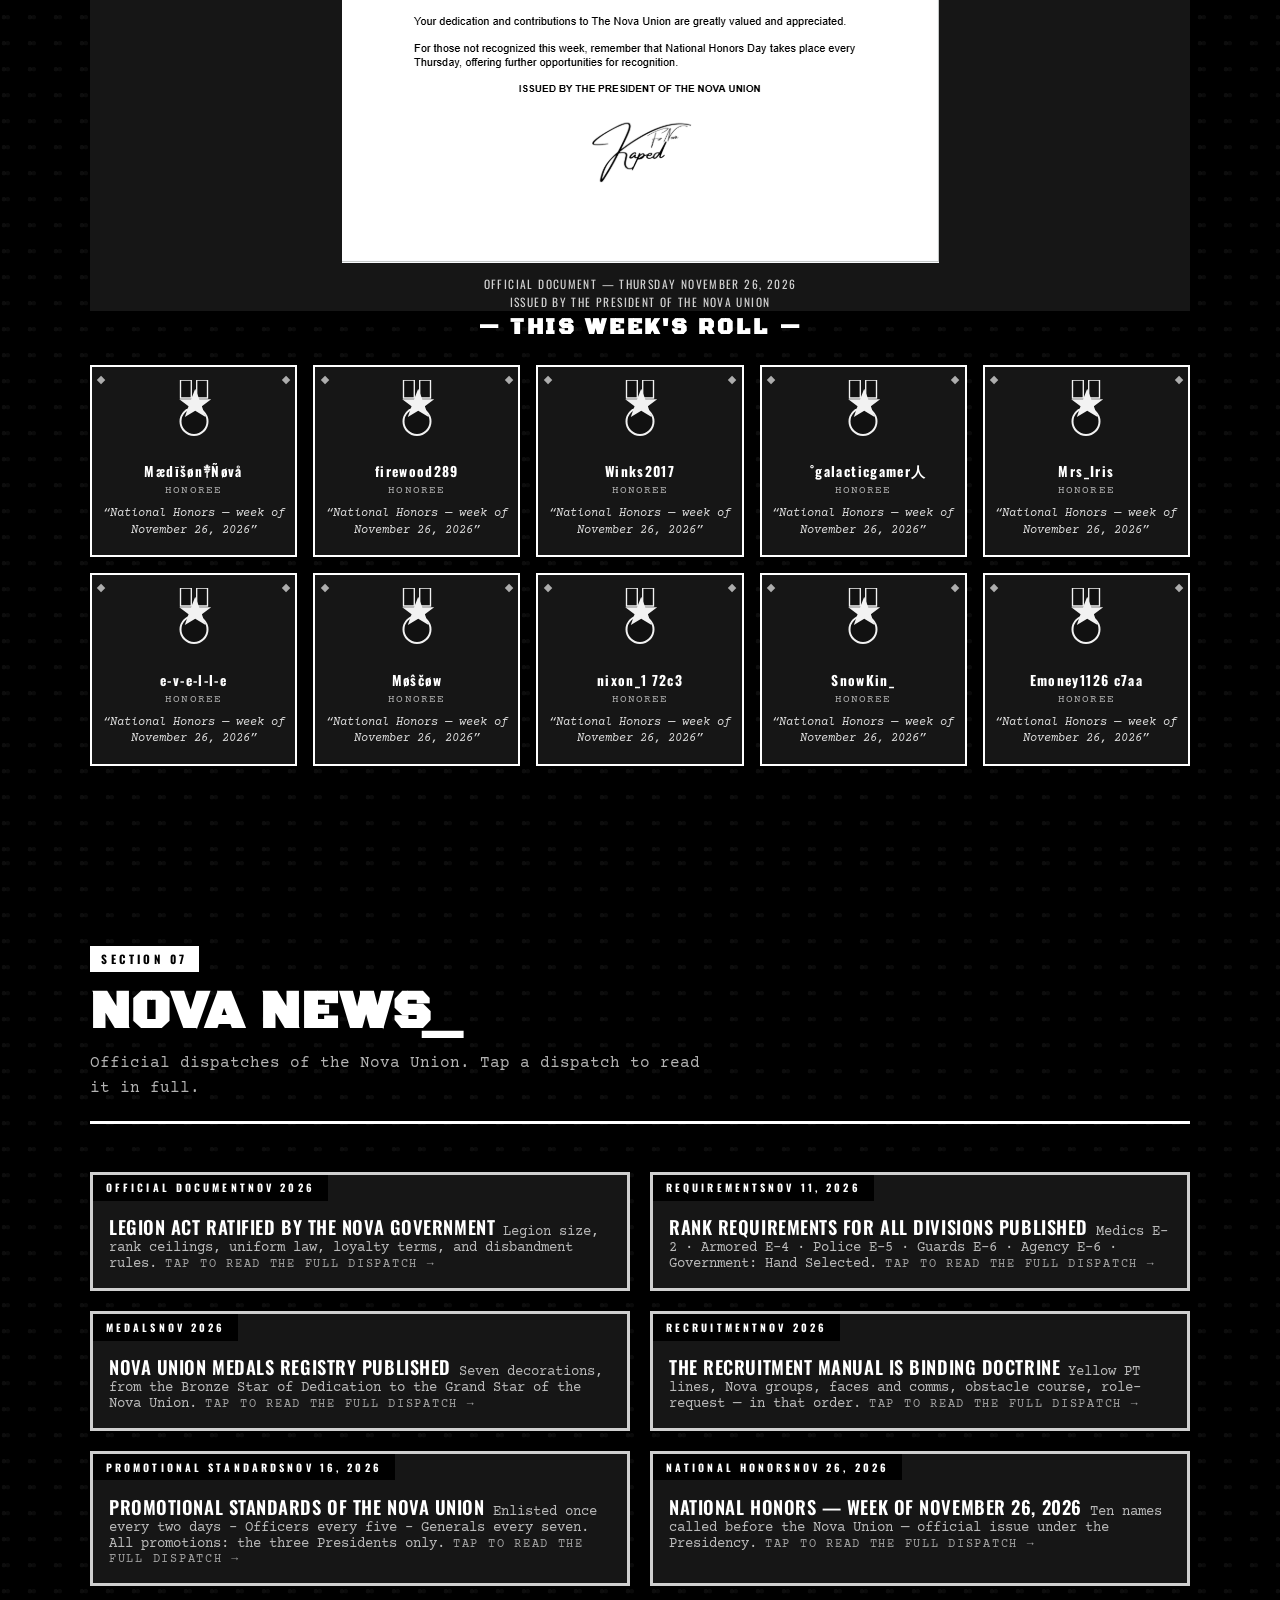
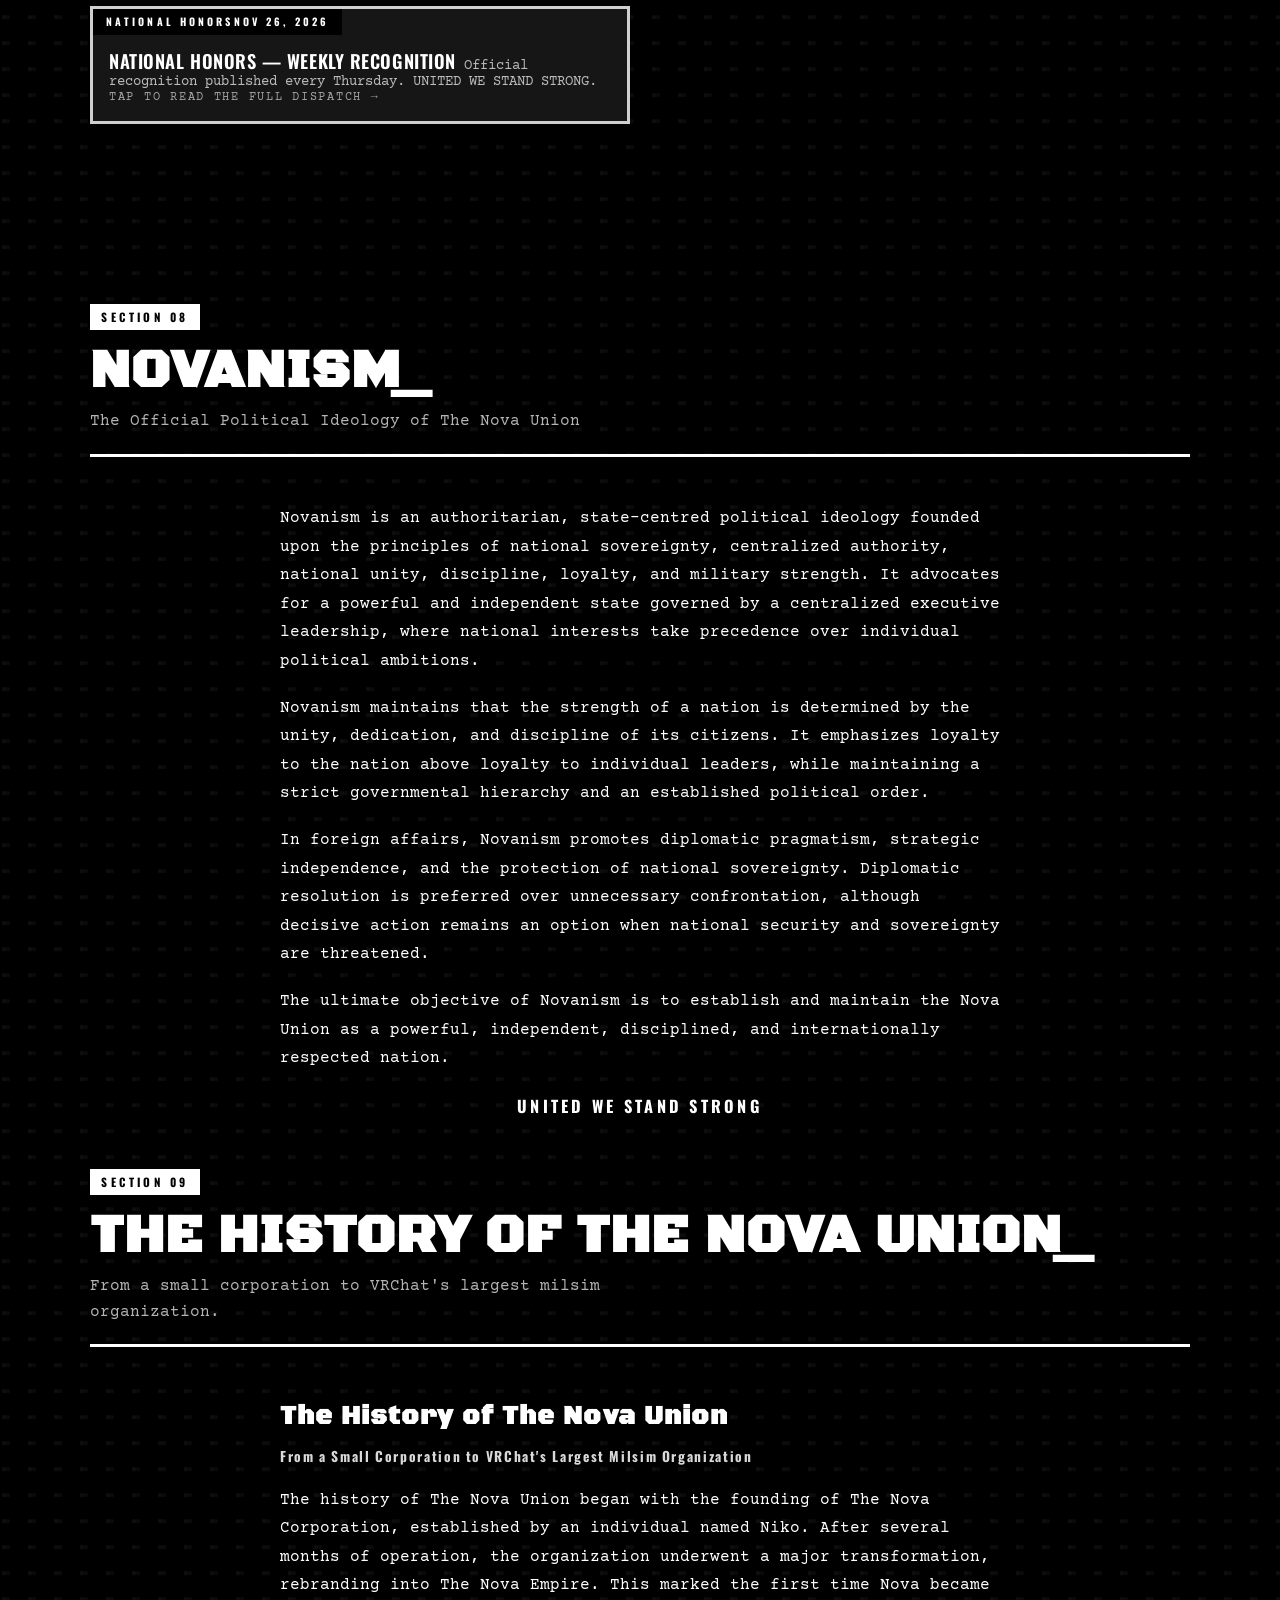
==== commit 4f30e0be: "Fix white-on-white: dark nav/ticker/date band, correct button/label contrast; 0 invisible text eleme" ====
--- a/index.html
+++ b/index.html
@@ -9,8 +9,8 @@
 <link rel="preconnect" href="https://fonts.googleapis.com">
 <link rel="preconnect" href="https://fonts.gstatic.com" crossorigin>
 <link href="https://fonts.googleapis.com/css2?family=Black+Ops+One&family=Courier+Prime:ital,wght@0,400;0,700;1,400&family=Oswald:wght@500;600;700&display=swap" rel="stylesheet">
-<link rel="stylesheet" href="css/styles.css?v=55">
-<link rel="stylesheet" href="css/union-v2.css?v=55">
+<link rel="stylesheet" href="css/styles.css?v=56">
+<link rel="stylesheet" href="css/union-v2.css?v=56">
 </head>
 <body>
 
@@ -515,7 +515,7 @@
   </div>
 </div>
 
-<script src="js/data.js?v=55"></script>
-<script src="js/app.js?v=55"></script>
+<script src="js/data.js?v=56"></script>
+<script src="js/app.js?v=56"></script>
 </body>
 </html>
--- a/css/union-v2.css
+++ b/css/union-v2.css
@@ -639,3 +639,33 @@
 .social-card:hover, .forum-card:hover, .doc-link:hover {
   color: #000000 !important;
 }
+
+/* ============================================================
+   FIX WHITE-ON-WHITE: nav, buttons, date, ticker, all chrome
+   ============================================================ */
+/* Nav bar -> dark, text stays white */
+.nav, .nav-brand, .nav-word, .nav-links { background: #000000 !important; }
+.nav-links a { color: #ffffff !important; }
+.nav-logo { filter: invert(1); }
+.nav-cta { background: #ffffff !important; color: #000000 !important; }
+/* Last updated band -> dark with light text */
+.last-updated, .last-updated-band { background: #000000 !important; color: #ffffff !important; }
+.last-updated-date, .last-updated-label, .last-updated-note { color: #ffffff !important; }
+/* Ticker -> dark with light text */
+.ticker, .ticker-label, .ticker-track { background: #000000 !important; color: #ffffff !important; }
+/* Hero buttons: solid = white bg black text, ghost = transparent white text */
+.btn-solid { background: #ffffff !important; color: #000000 !important; }
+.btn-solid:hover { background: #dddddd !important; color: #000000 !important; }
+.btn-ghost { background: transparent !important; color: #ffffff !important; border-color: #ffffff !important; }
+.btn-ghost:hover { background: #ffffff !important; color: #000000 !important; }
+/* Any element with white bg gets dark text (labels, tags, headers) */
+.section-tag, .section-tag.light { background: #ffffff !important; color: #000000 !important; }
+.rank-table thead th { background: #ffffff !important; color: #000000 !important; }
+.modal-close { background: #ffffff !important; color: #000000 !important; }
+/* Footer links */
+.foot-links a { color: #ffffff !important; }
+
+/* Final white-on-white fixes */
+.last-updated-label { background: #000000 !important; color: #ffffff !important; }
+.nav-yt { background: #000000 !important; color: #ffffff !important; }
+.nav-yt:hover { background: #ffffff !important; color: #000000 !important; }
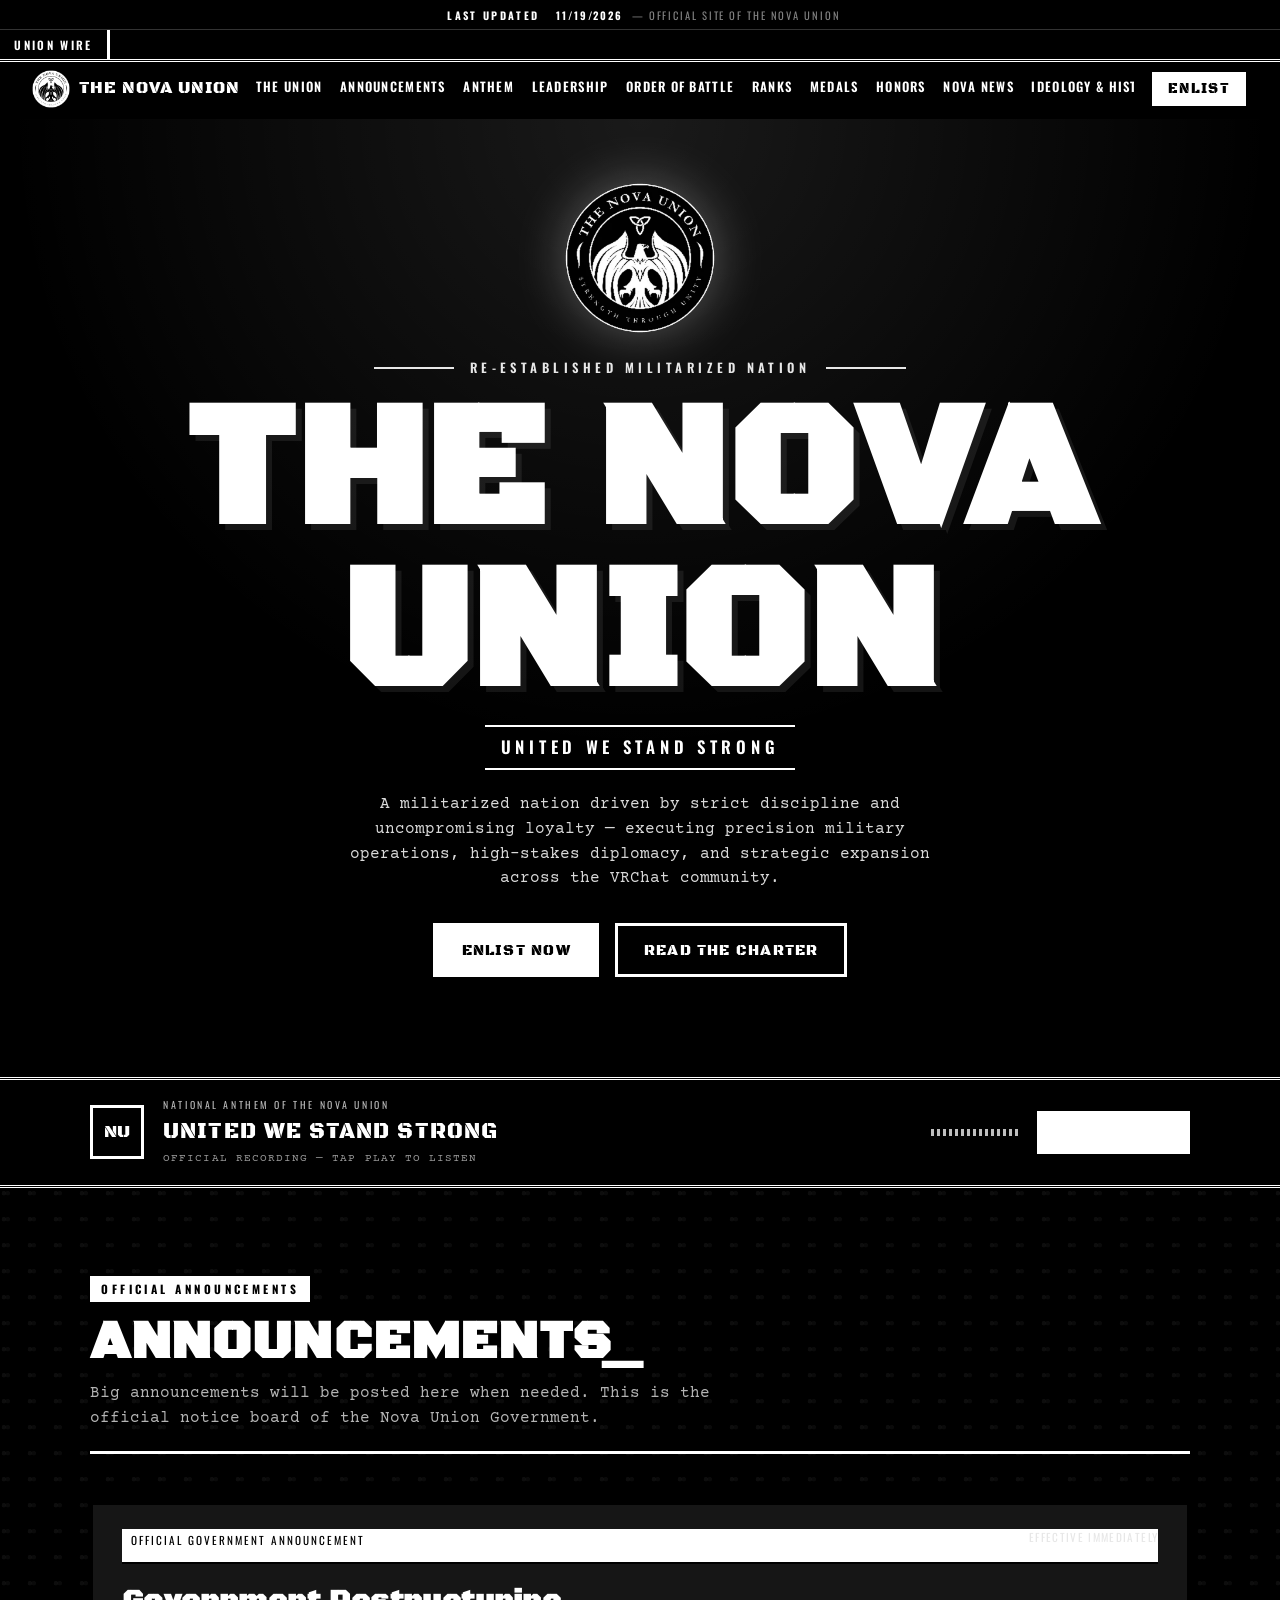
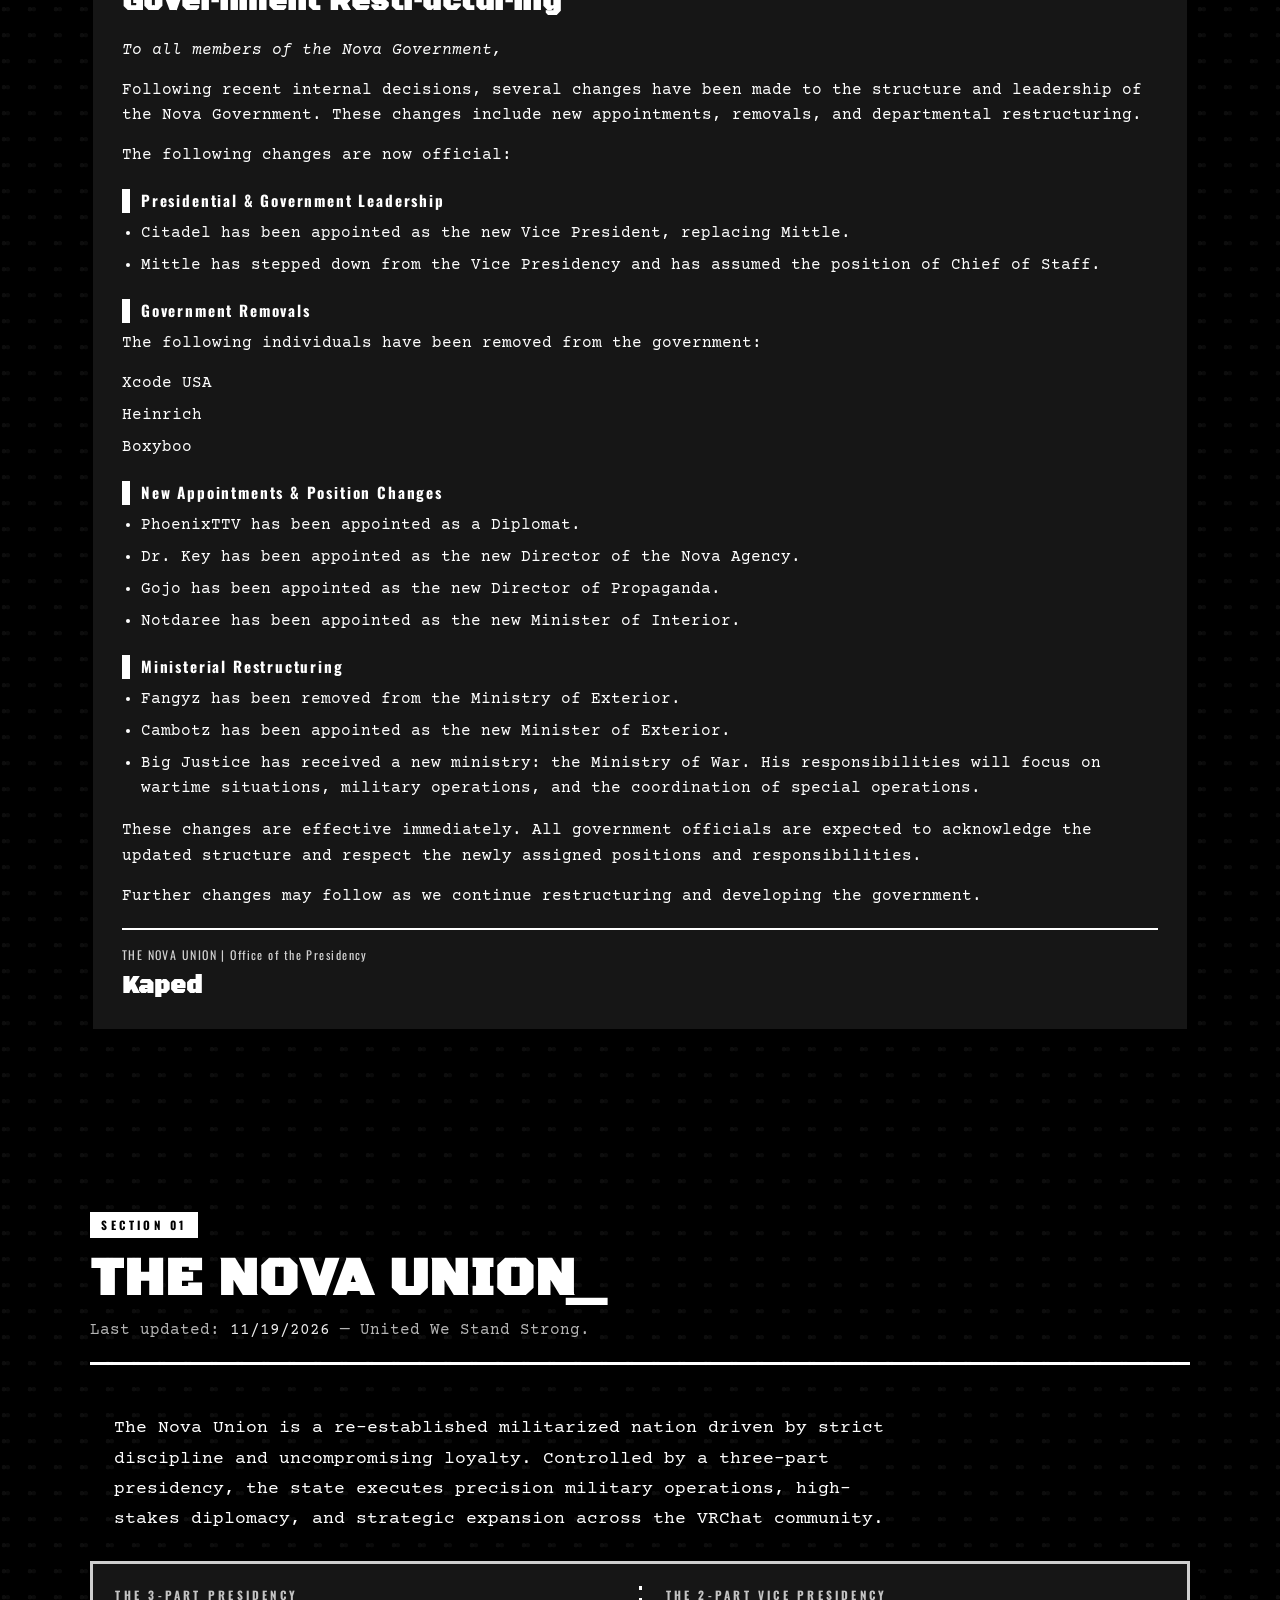
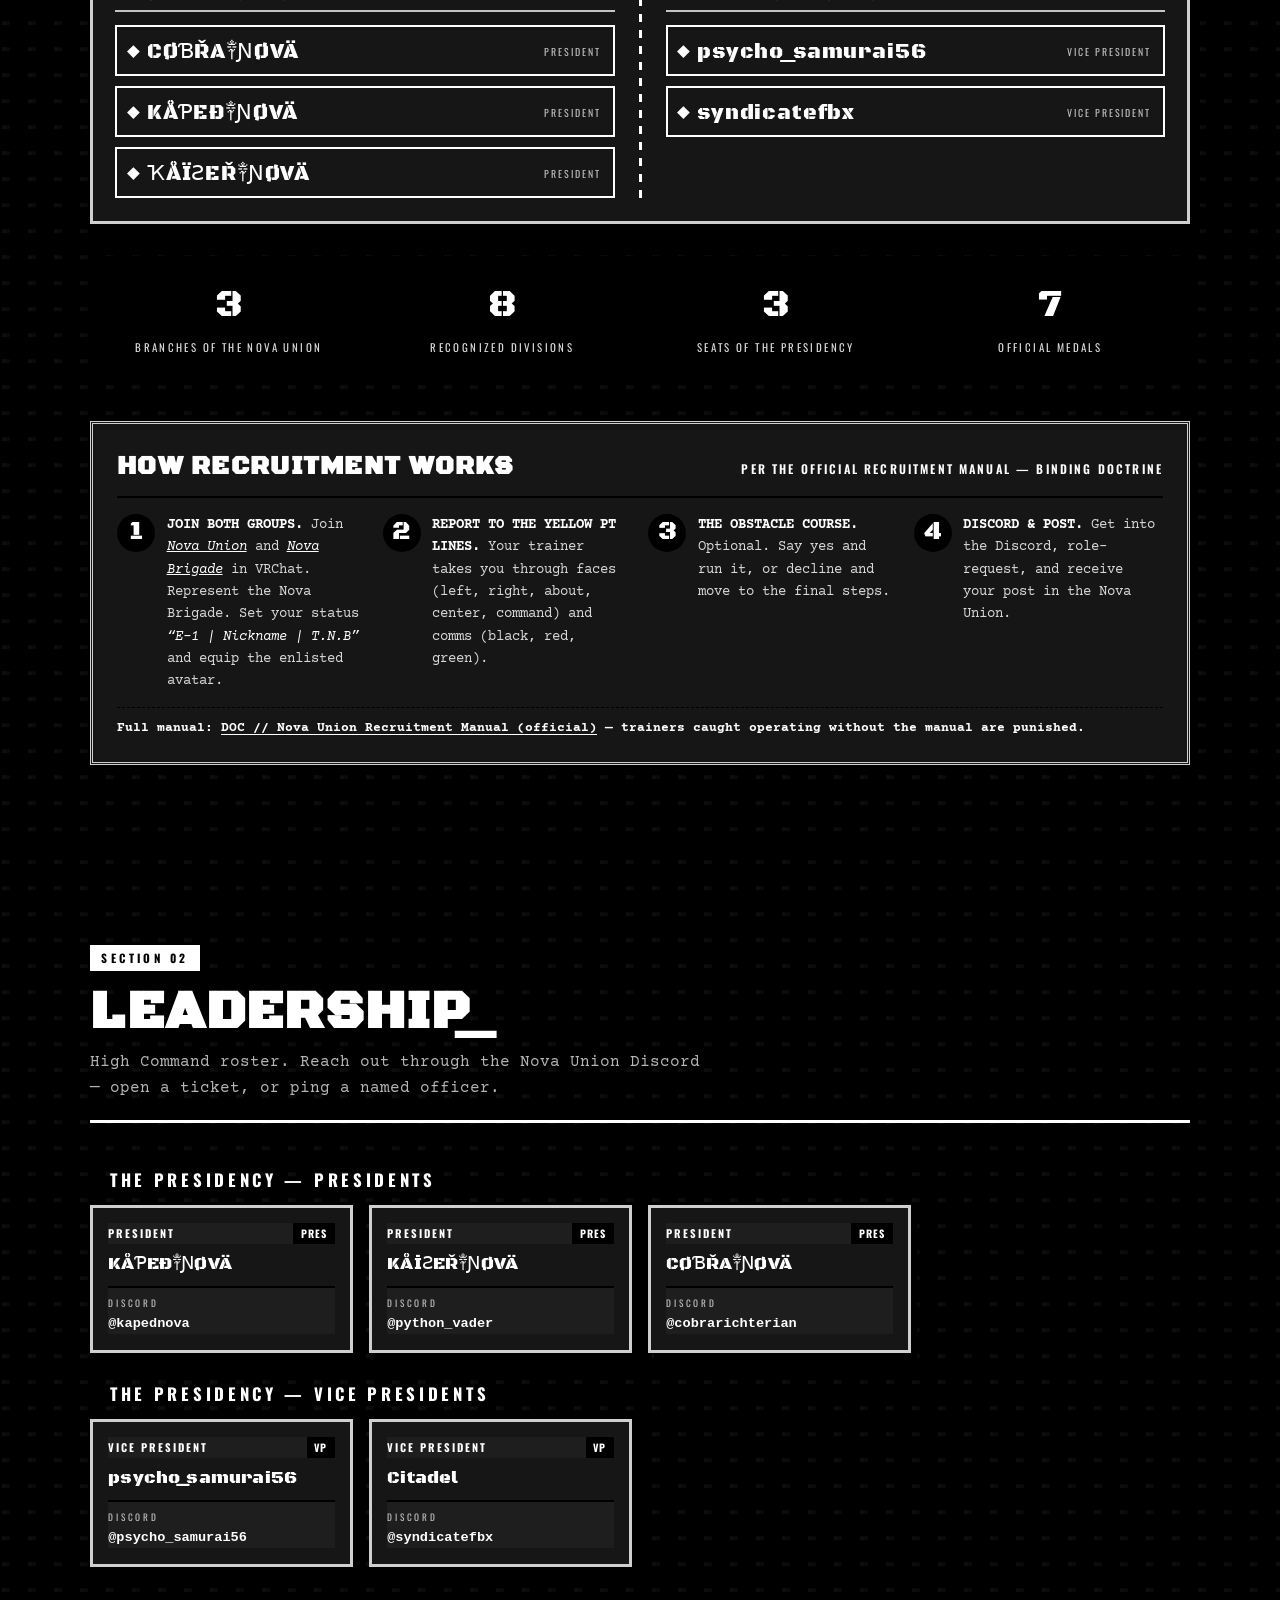
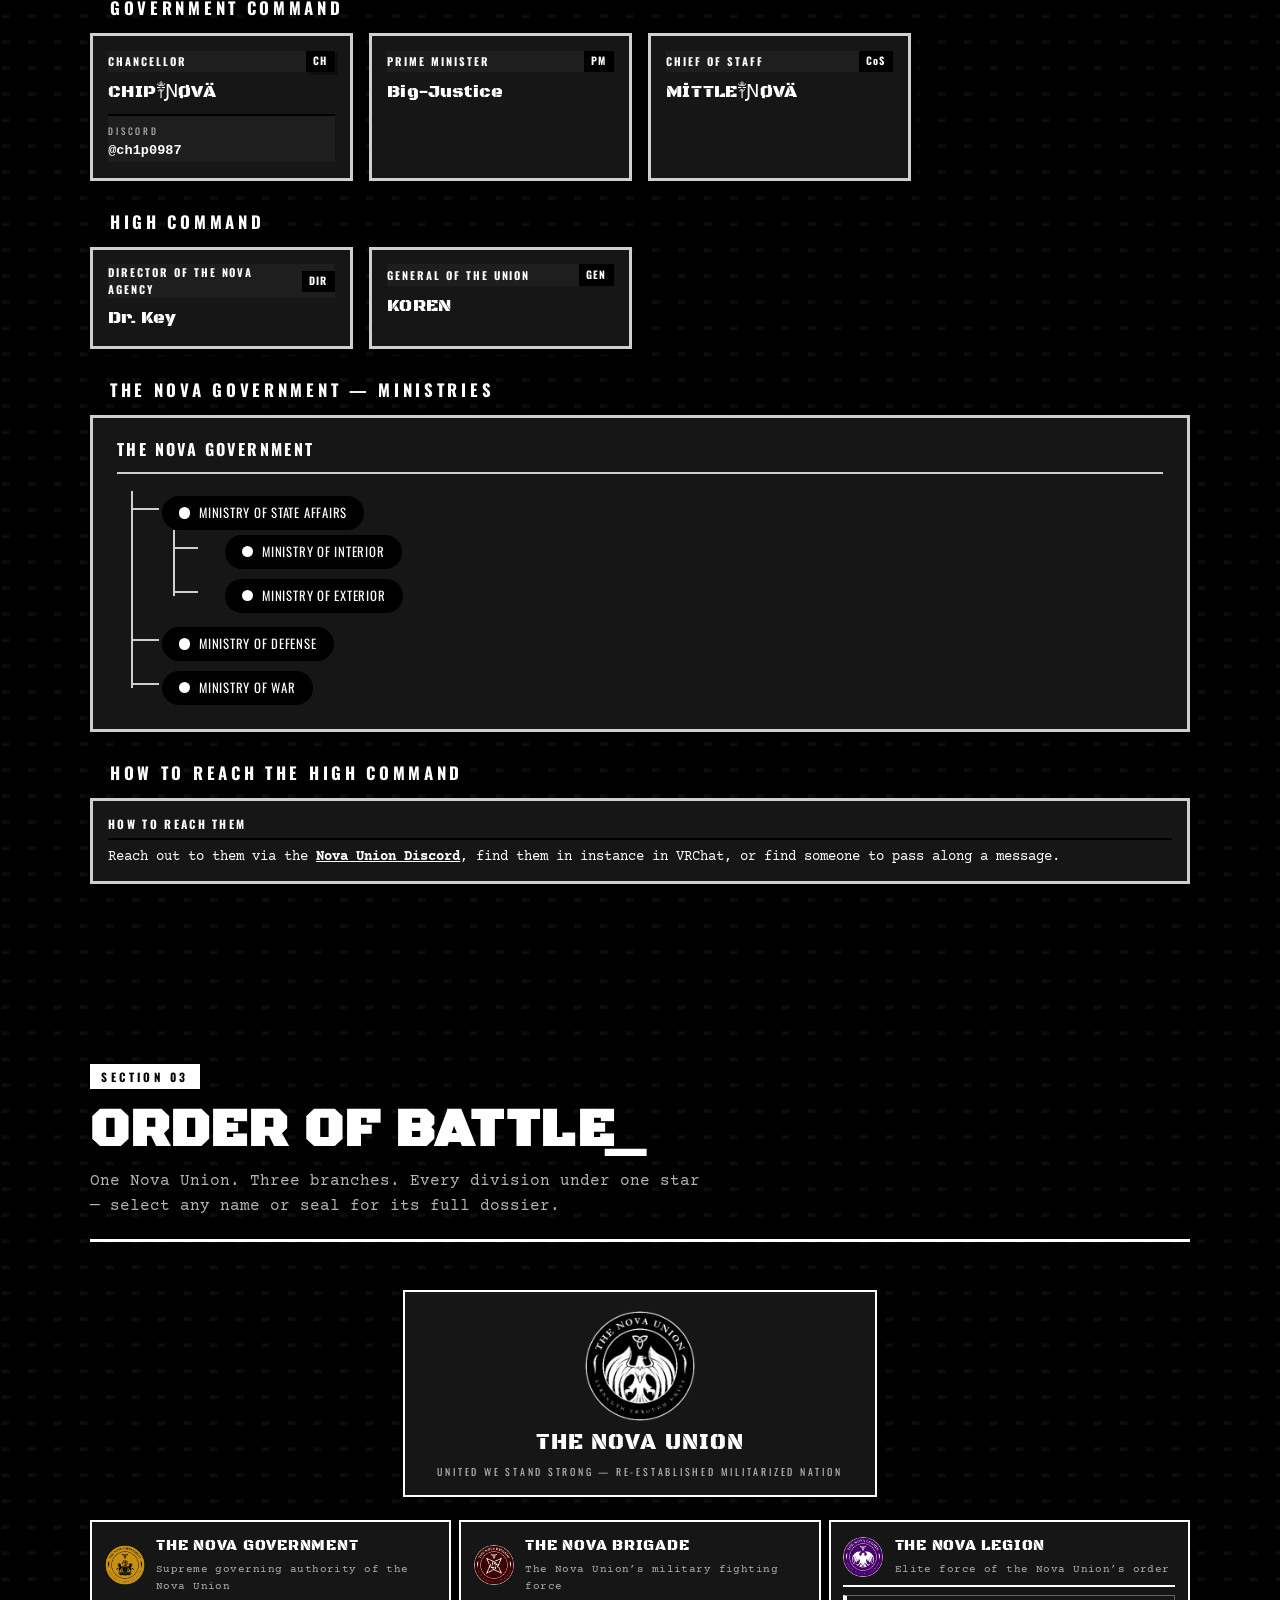
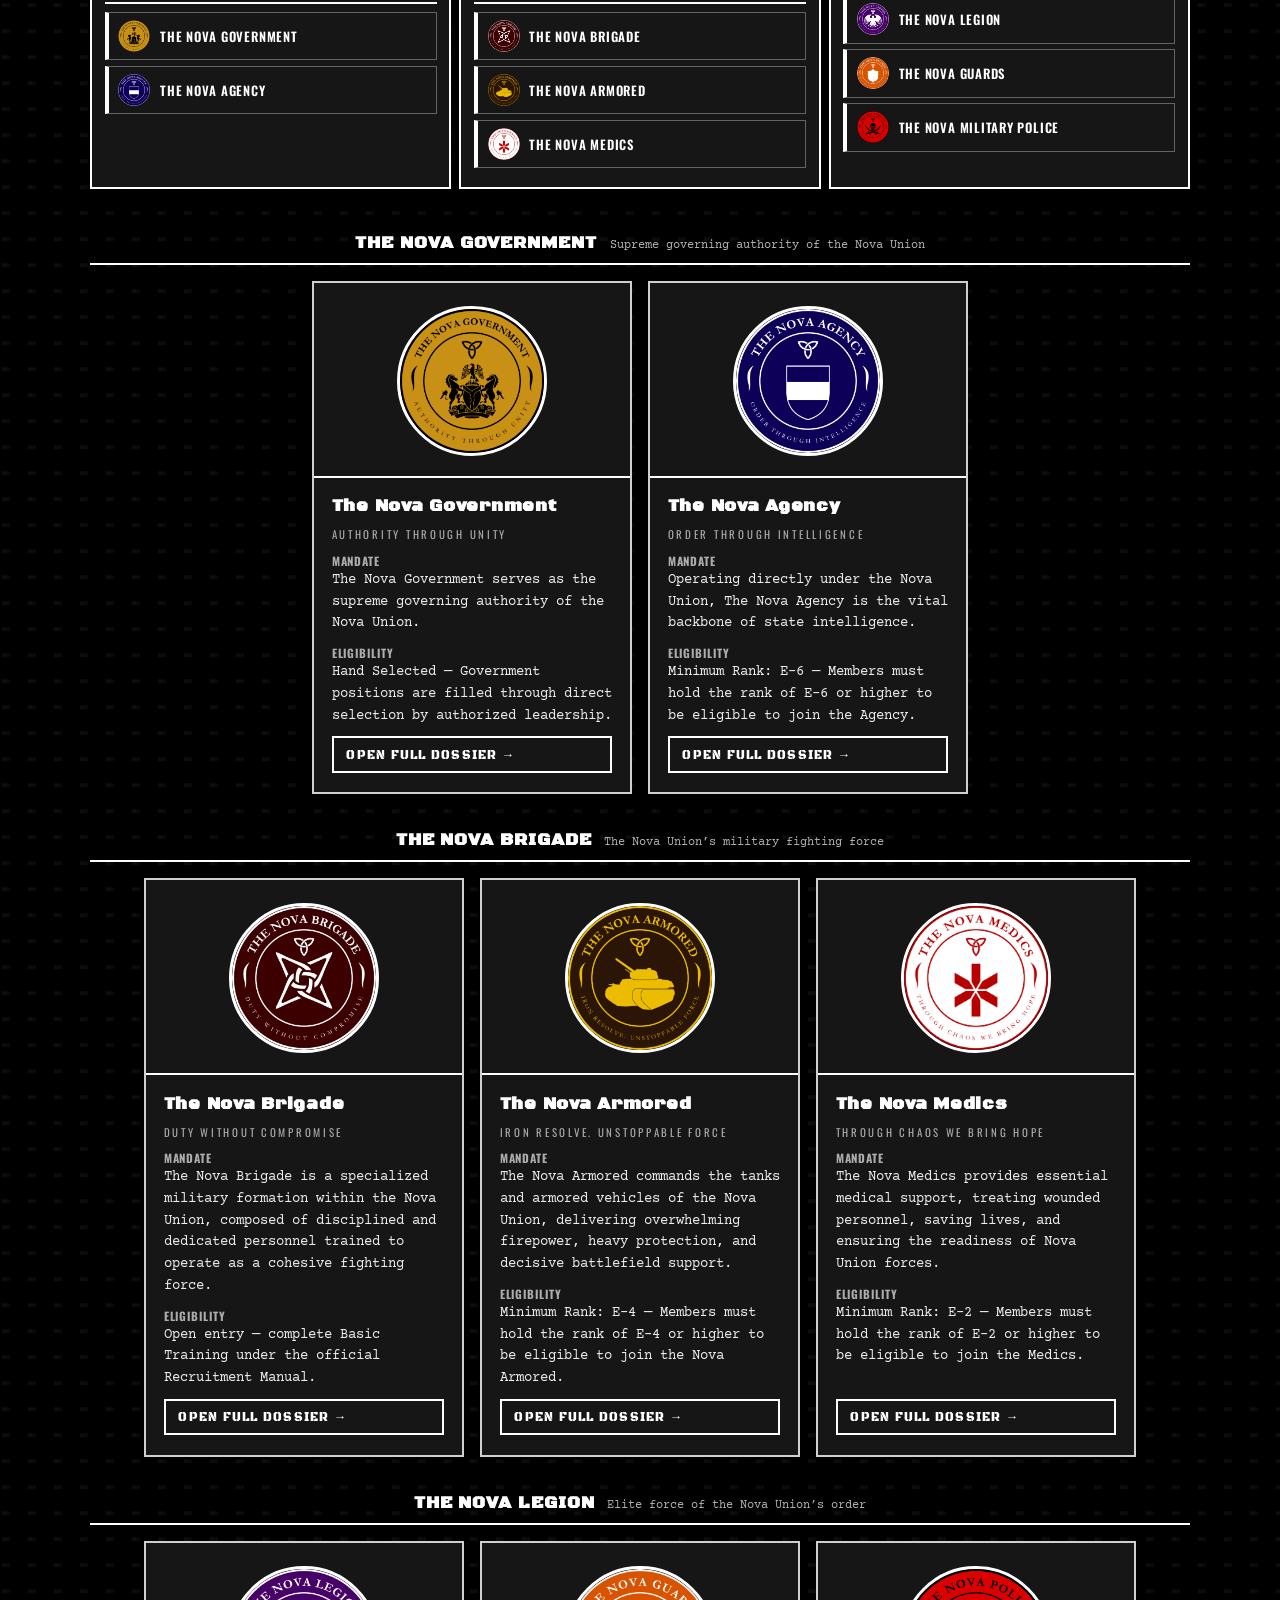
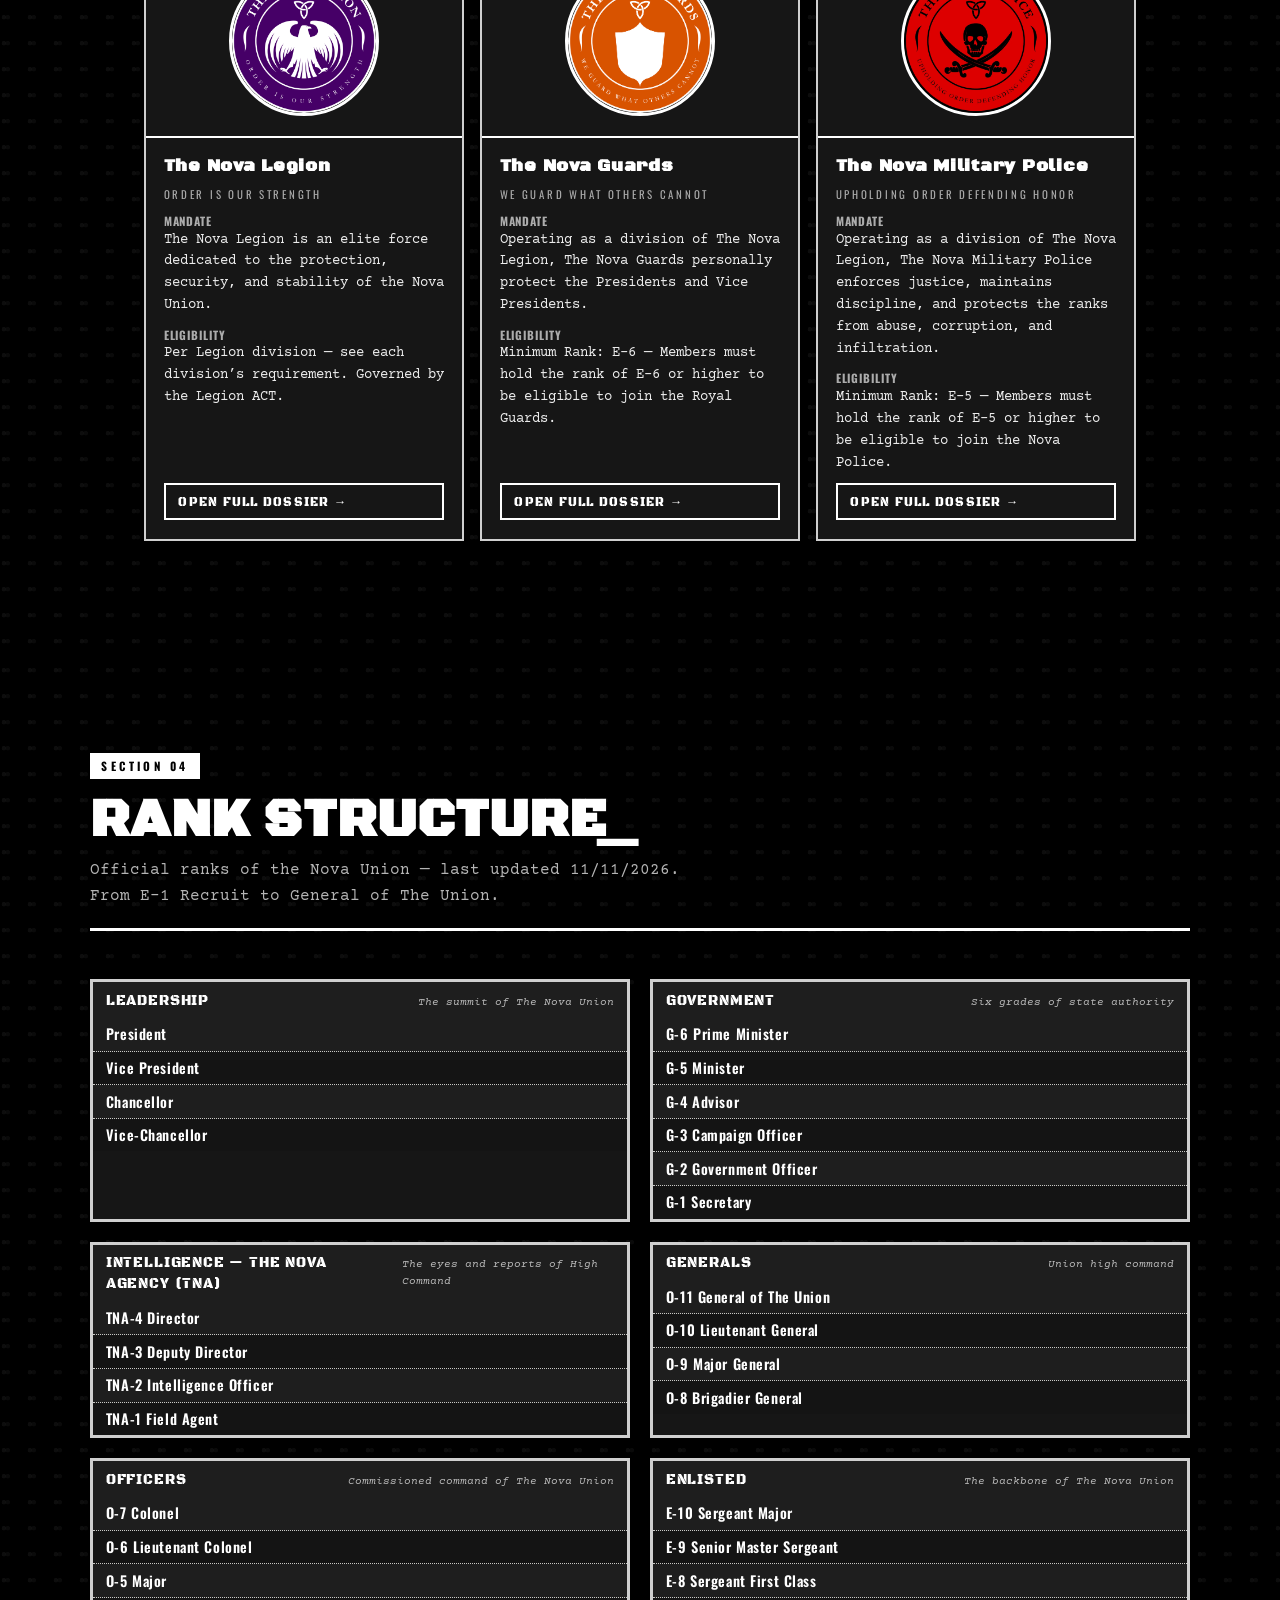
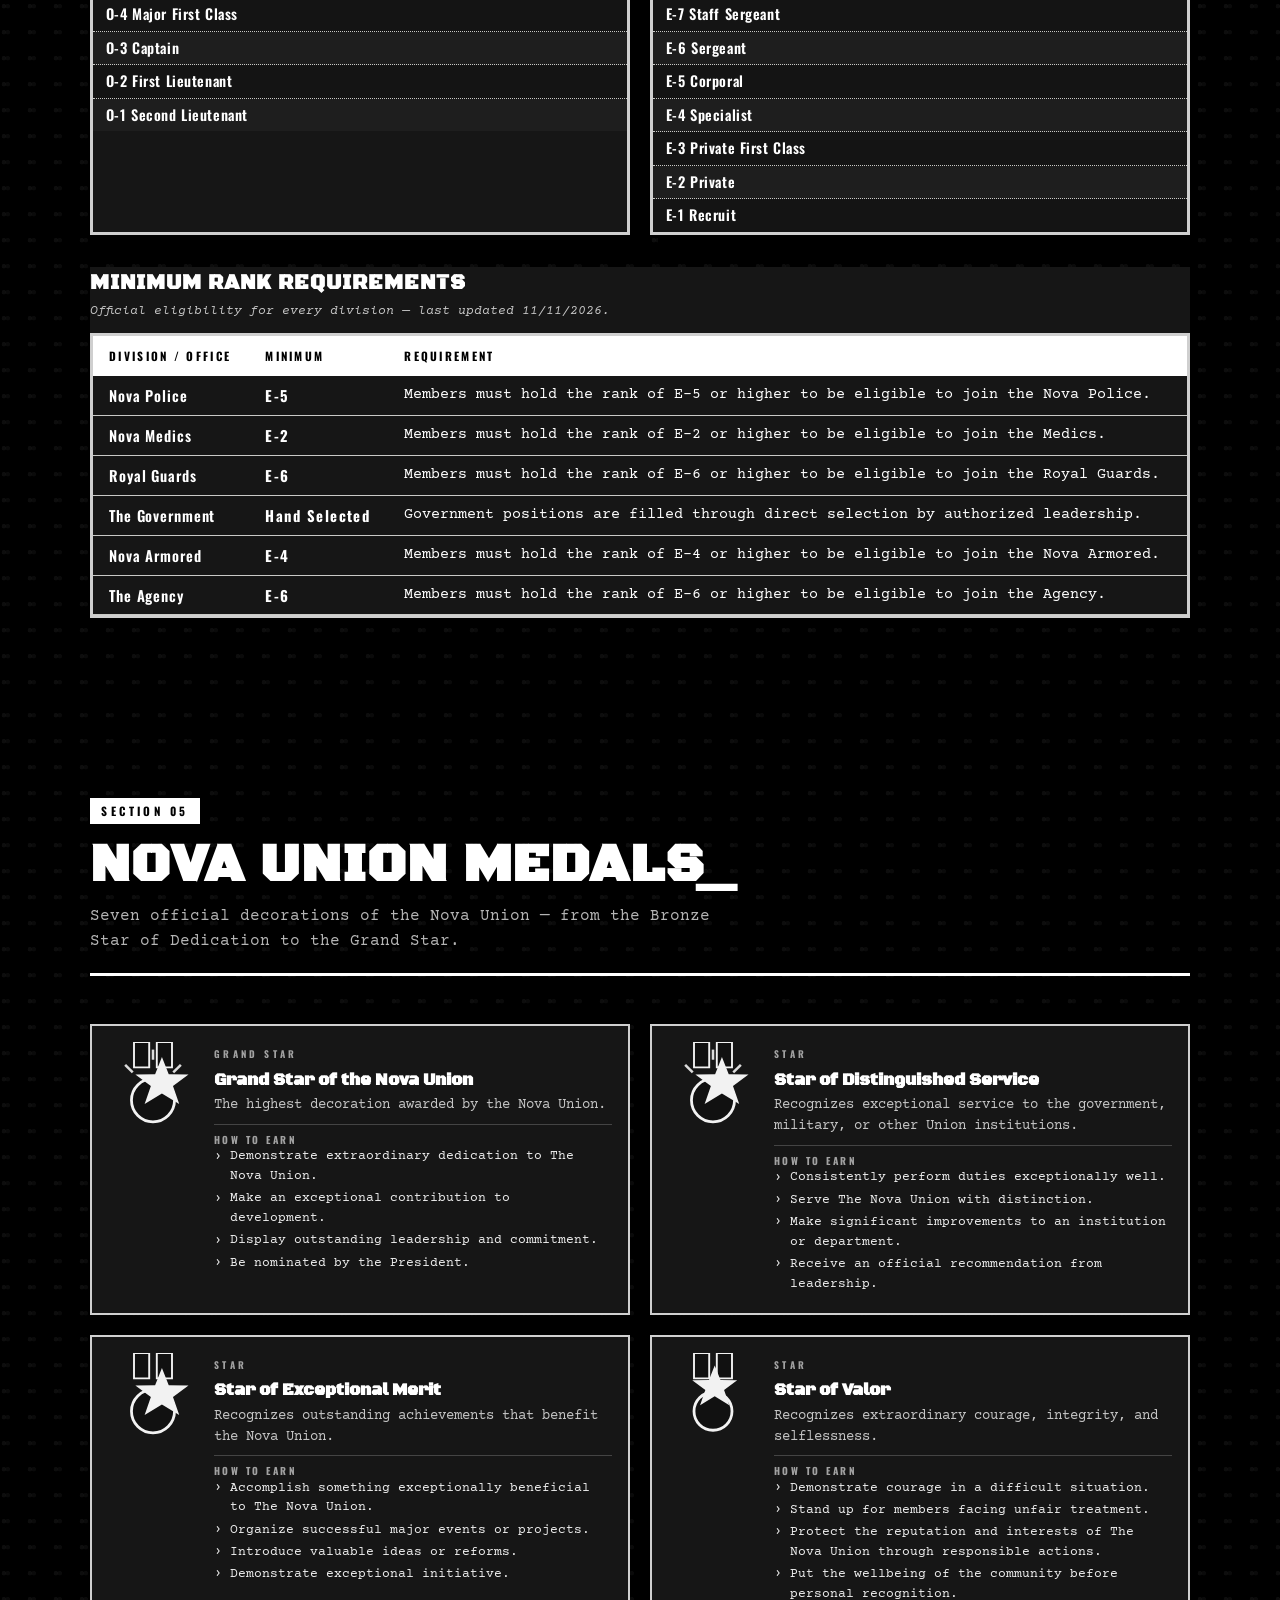
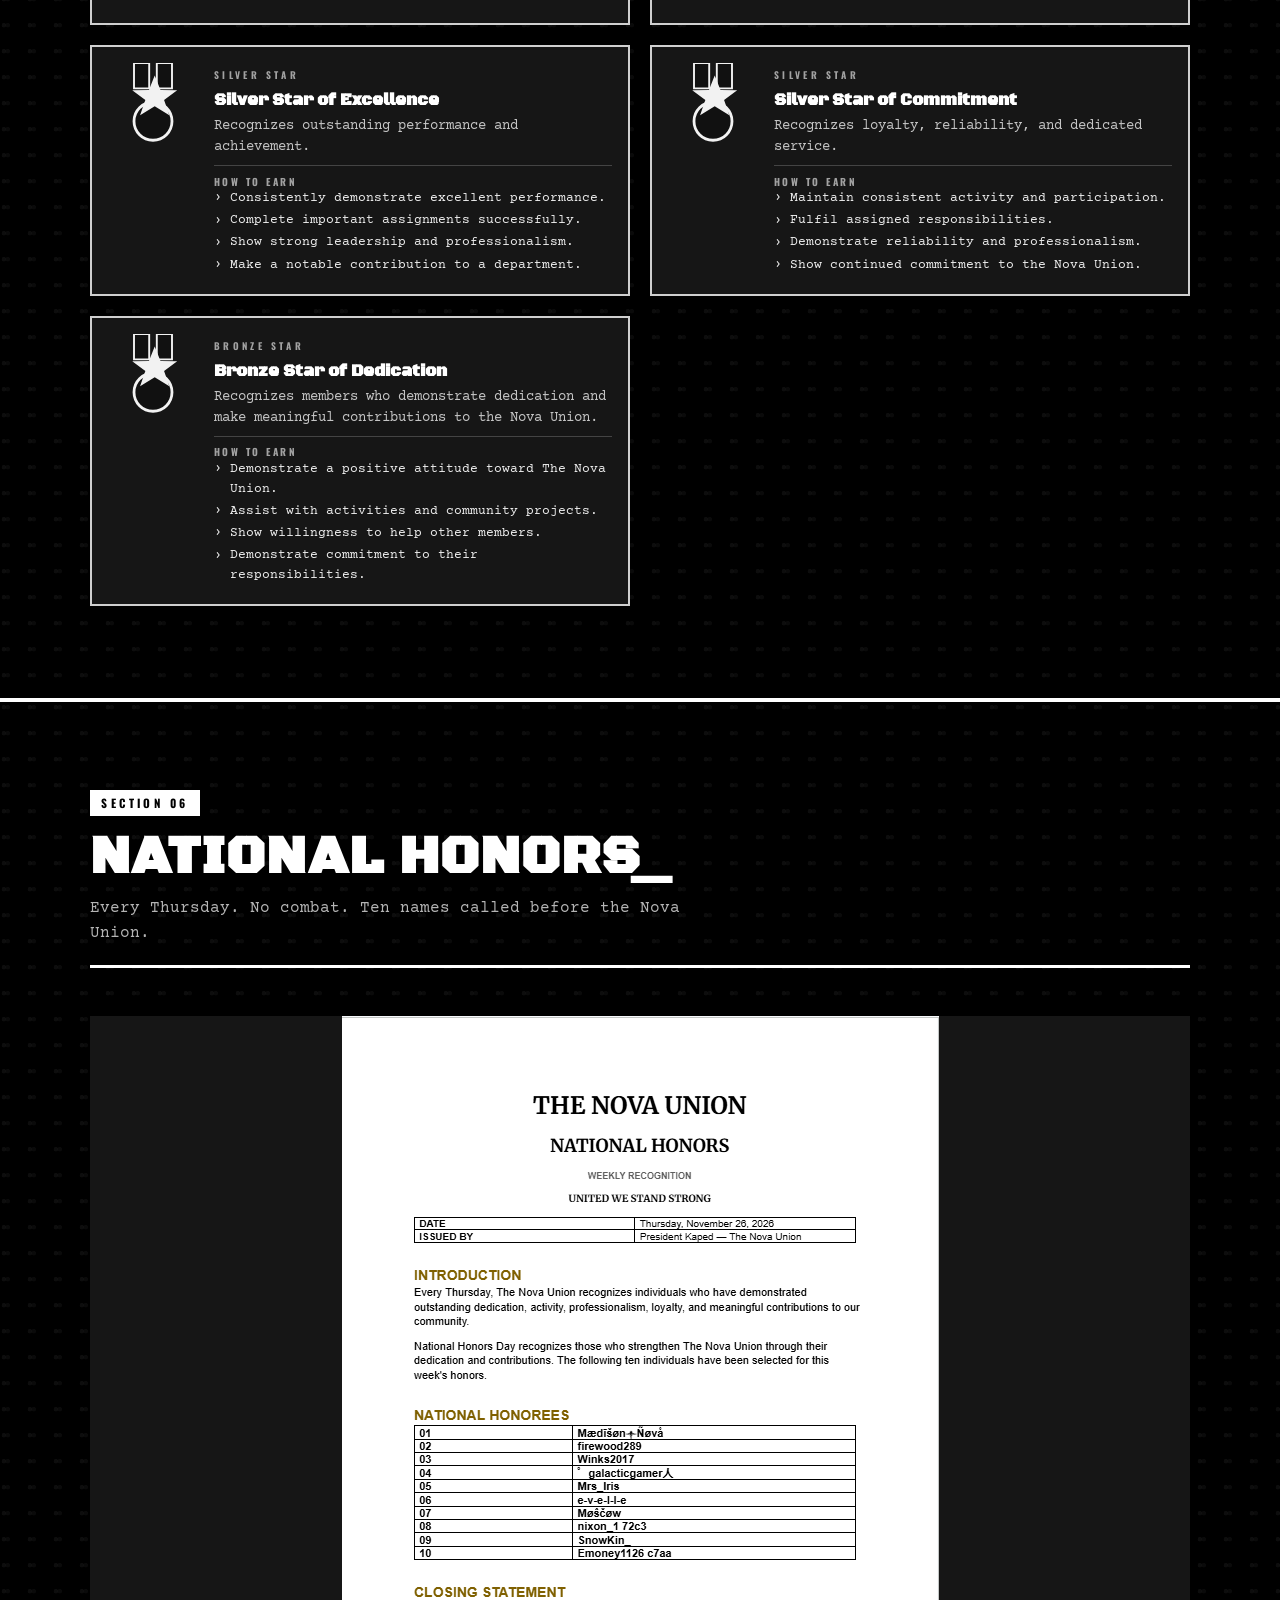
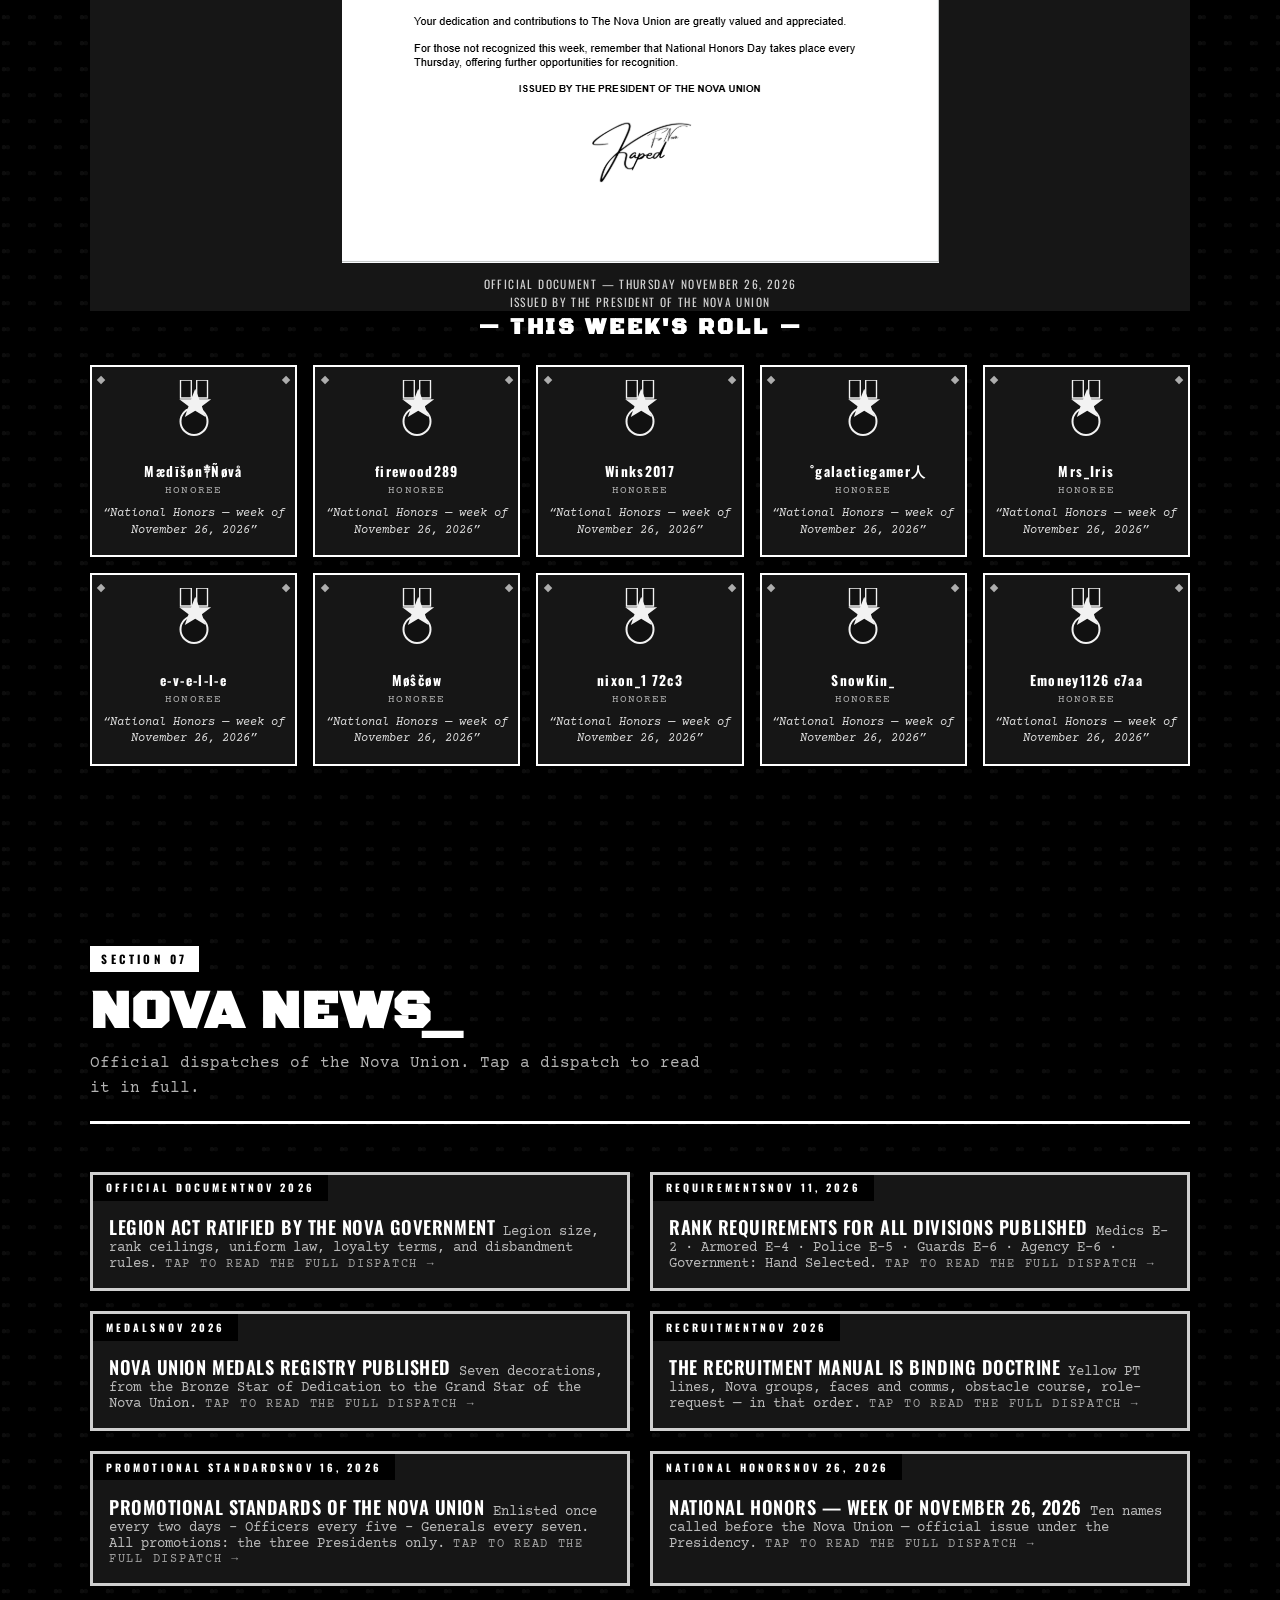
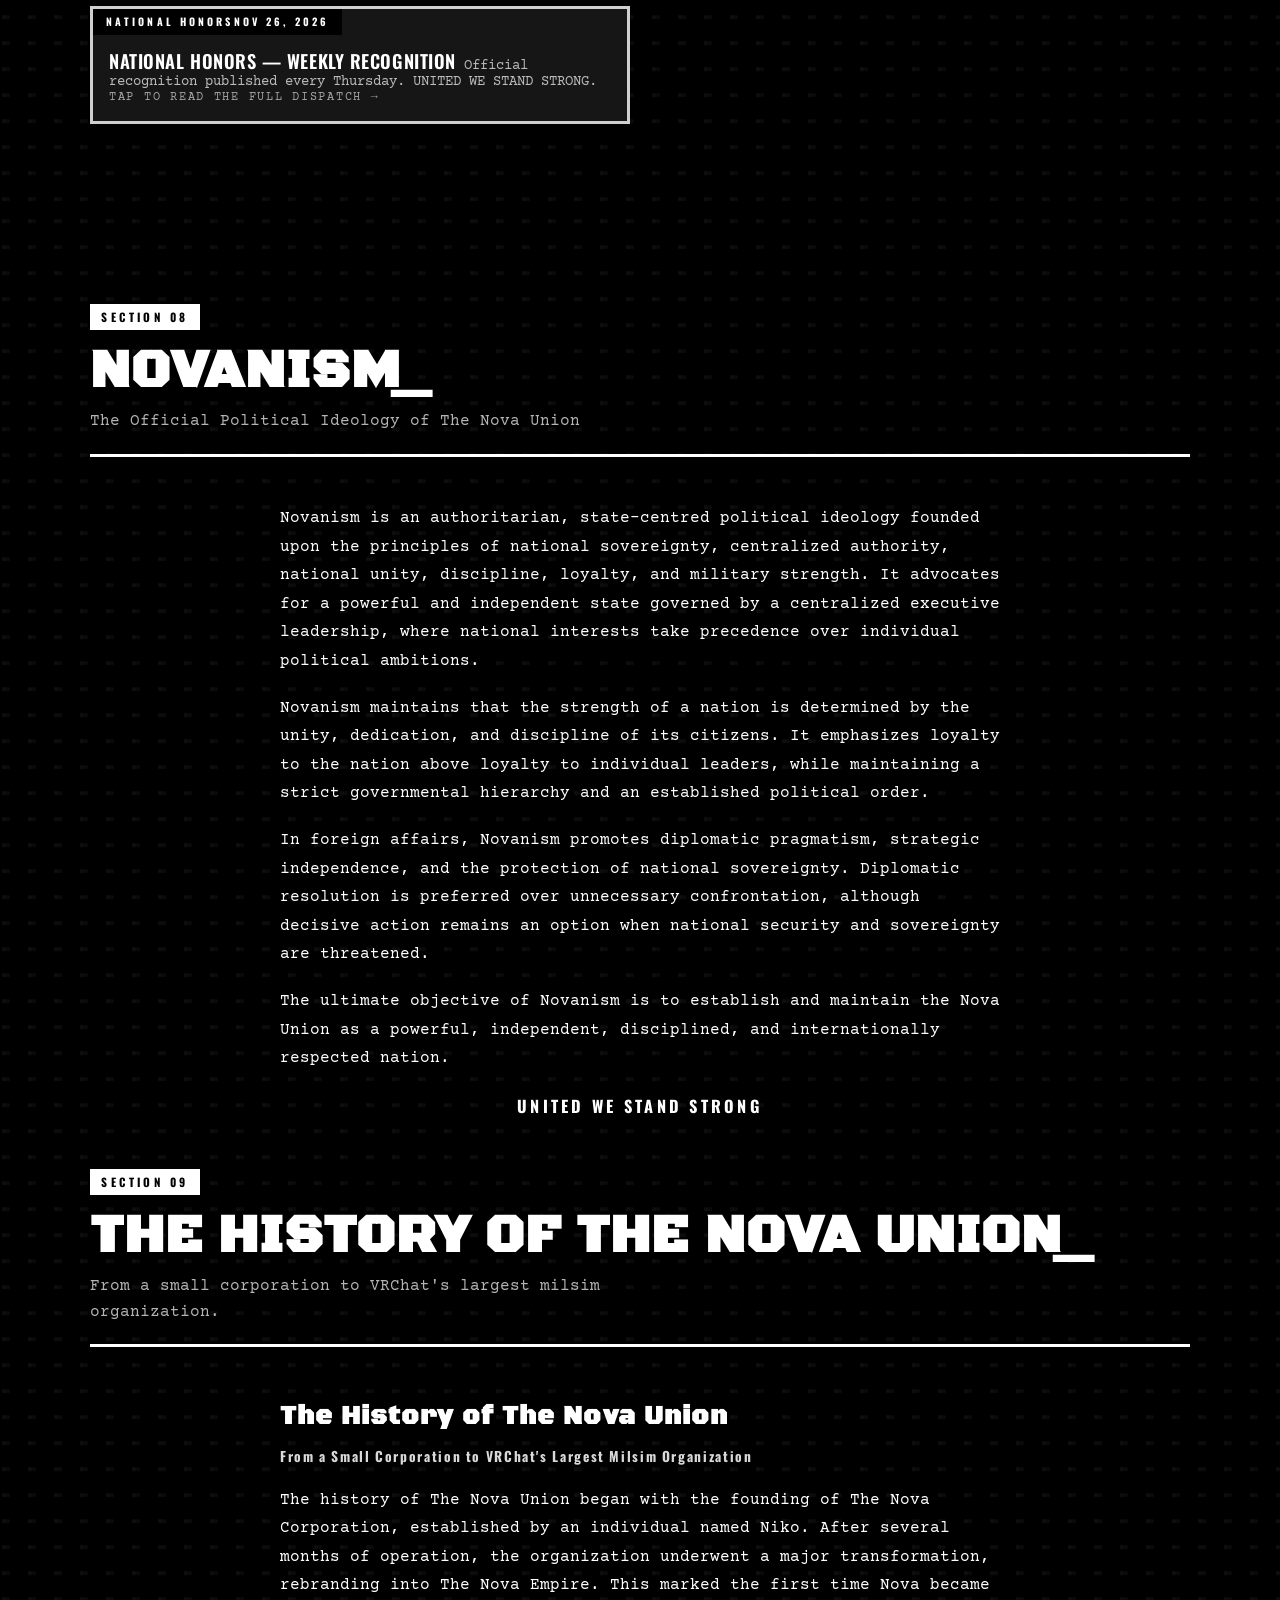
==== commit 96df44db: "Fix Announcements: dark card with white text (no white box on dark section)" ====
--- a/index.html
+++ b/index.html
@@ -9,8 +9,8 @@
 <link rel="preconnect" href="https://fonts.googleapis.com">
 <link rel="preconnect" href="https://fonts.gstatic.com" crossorigin>
 <link href="https://fonts.googleapis.com/css2?family=Black+Ops+One&family=Courier+Prime:ital,wght@0,400;0,700;1,400&family=Oswald:wght@500;600;700&display=swap" rel="stylesheet">
-<link rel="stylesheet" href="css/styles.css?v=56">
-<link rel="stylesheet" href="css/union-v2.css?v=56">
+<link rel="stylesheet" href="css/styles.css?v=57">
+<link rel="stylesheet" href="css/union-v2.css?v=57">
 </head>
 <body>
 
@@ -515,7 +515,7 @@
   </div>
 </div>
 
-<script src="js/data.js?v=56"></script>
-<script src="js/app.js?v=56"></script>
+<script src="js/data.js?v=57"></script>
+<script src="js/app.js?v=57"></script>
 </body>
 </html>
--- a/css/union-v2.css
+++ b/css/union-v2.css
@@ -669,3 +669,13 @@
 .last-updated-label { background: #000000 !important; color: #ffffff !important; }
 .nav-yt { background: #000000 !important; color: #ffffff !important; }
 .nav-yt:hover { background: #ffffff !important; color: #000000 !important; }
+
+/* Announcements card -> dark theme */
+.gov-announcement { background: #161616 !important; color: #ffffff !important; }
+.gov-announcement p, .gov-announcement li, .announcement-title, .announcement-sub,
+.announcement-salute, .announcement-sign span, .announcement-sign strong { color: #ffffff !important; }
+.announcement-head, .announcement-tag { background: #ffffff !important; color: #000000 !important; }
+.announcement-date { color: #dddddd !important; }
+.announcement-sub { border-left-color: #ffffff !important; }
+.announcement-sign { border-top-color: #ffffff !important; }
+.announcement-list li { border-bottom-color: #333 !important; }
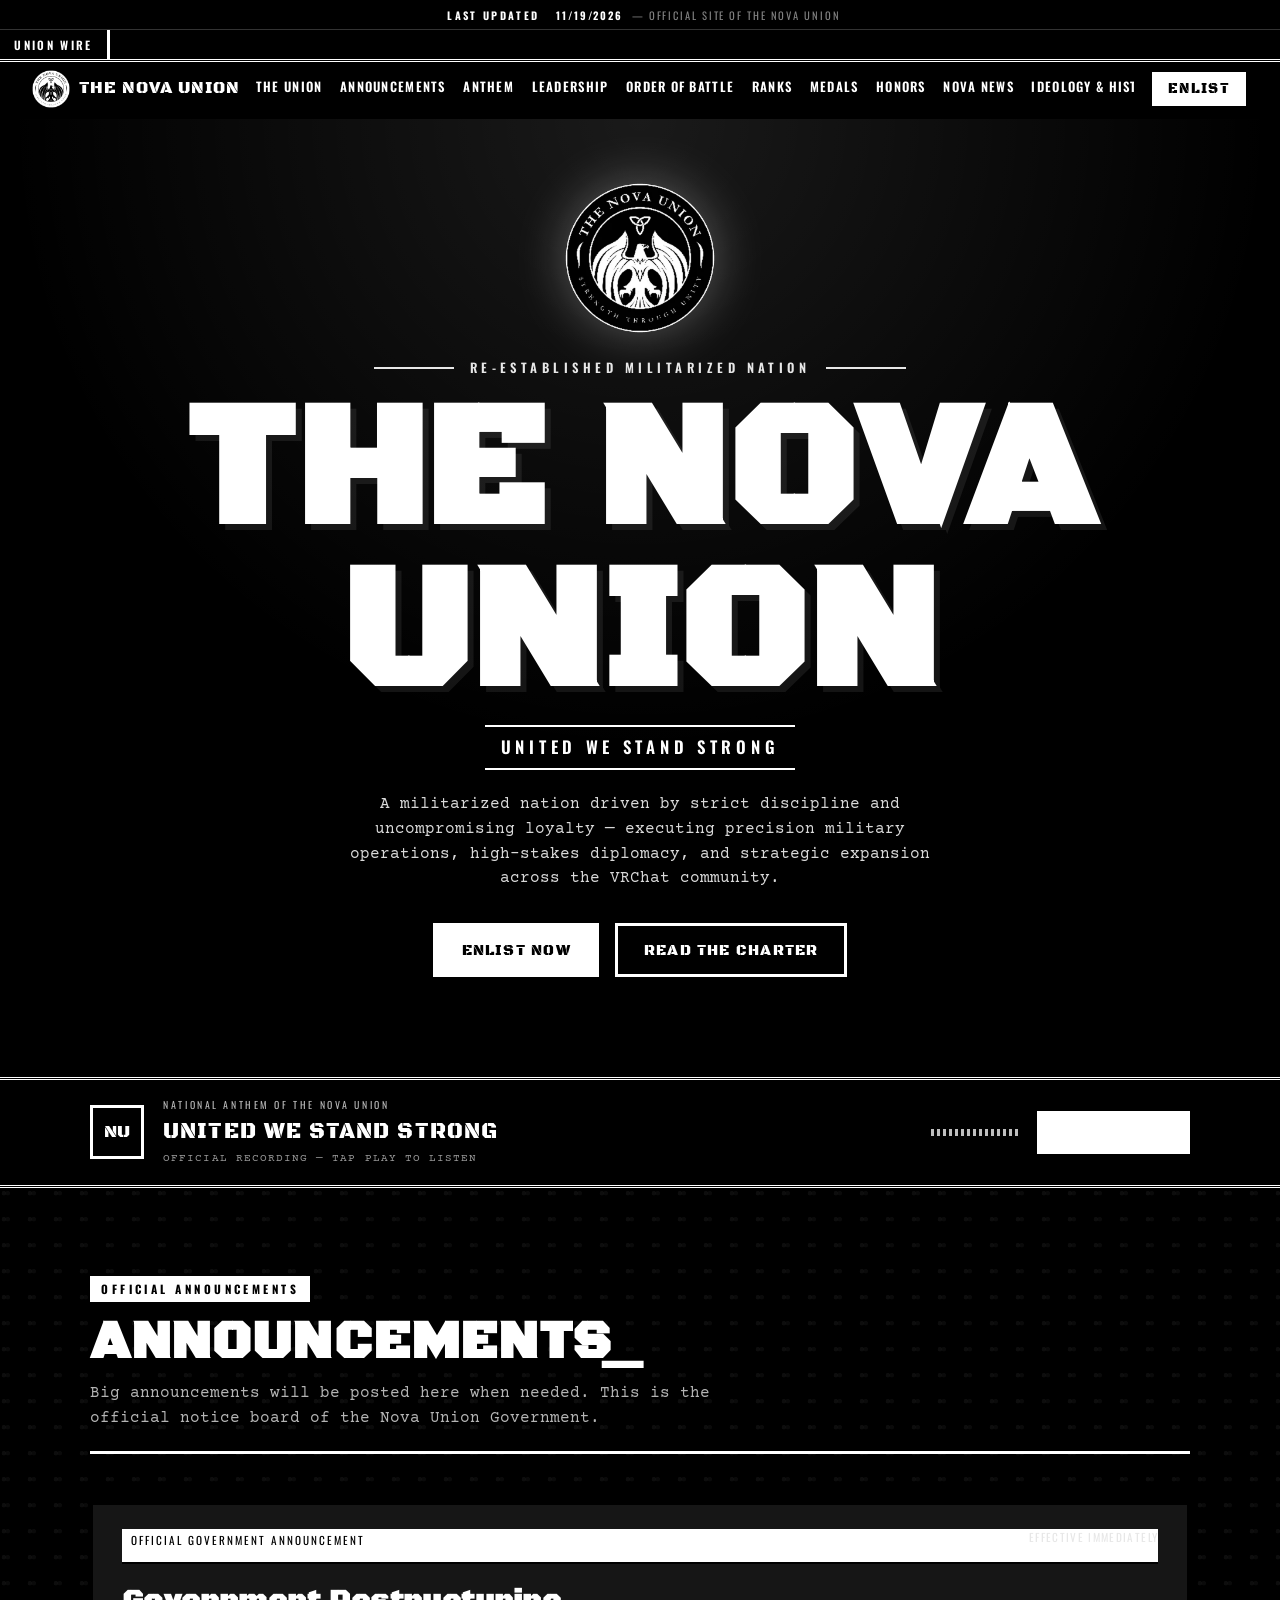
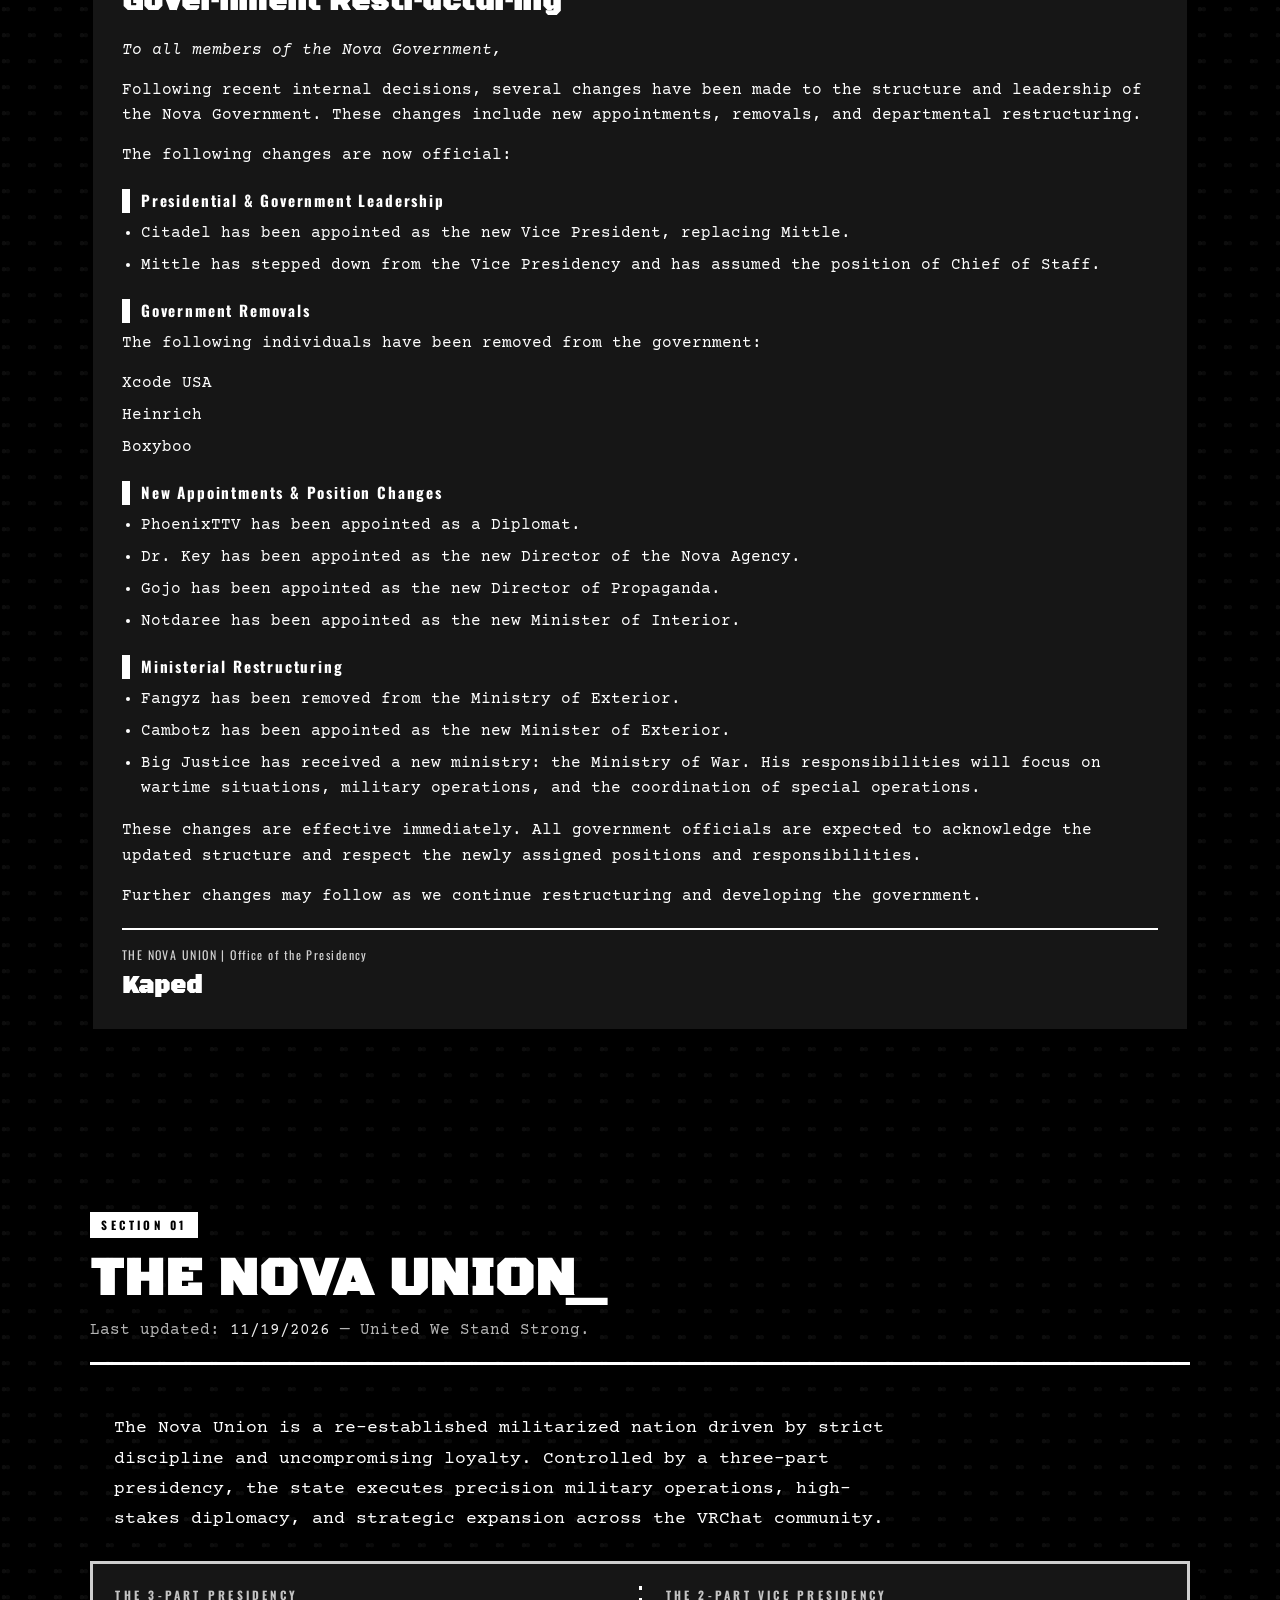
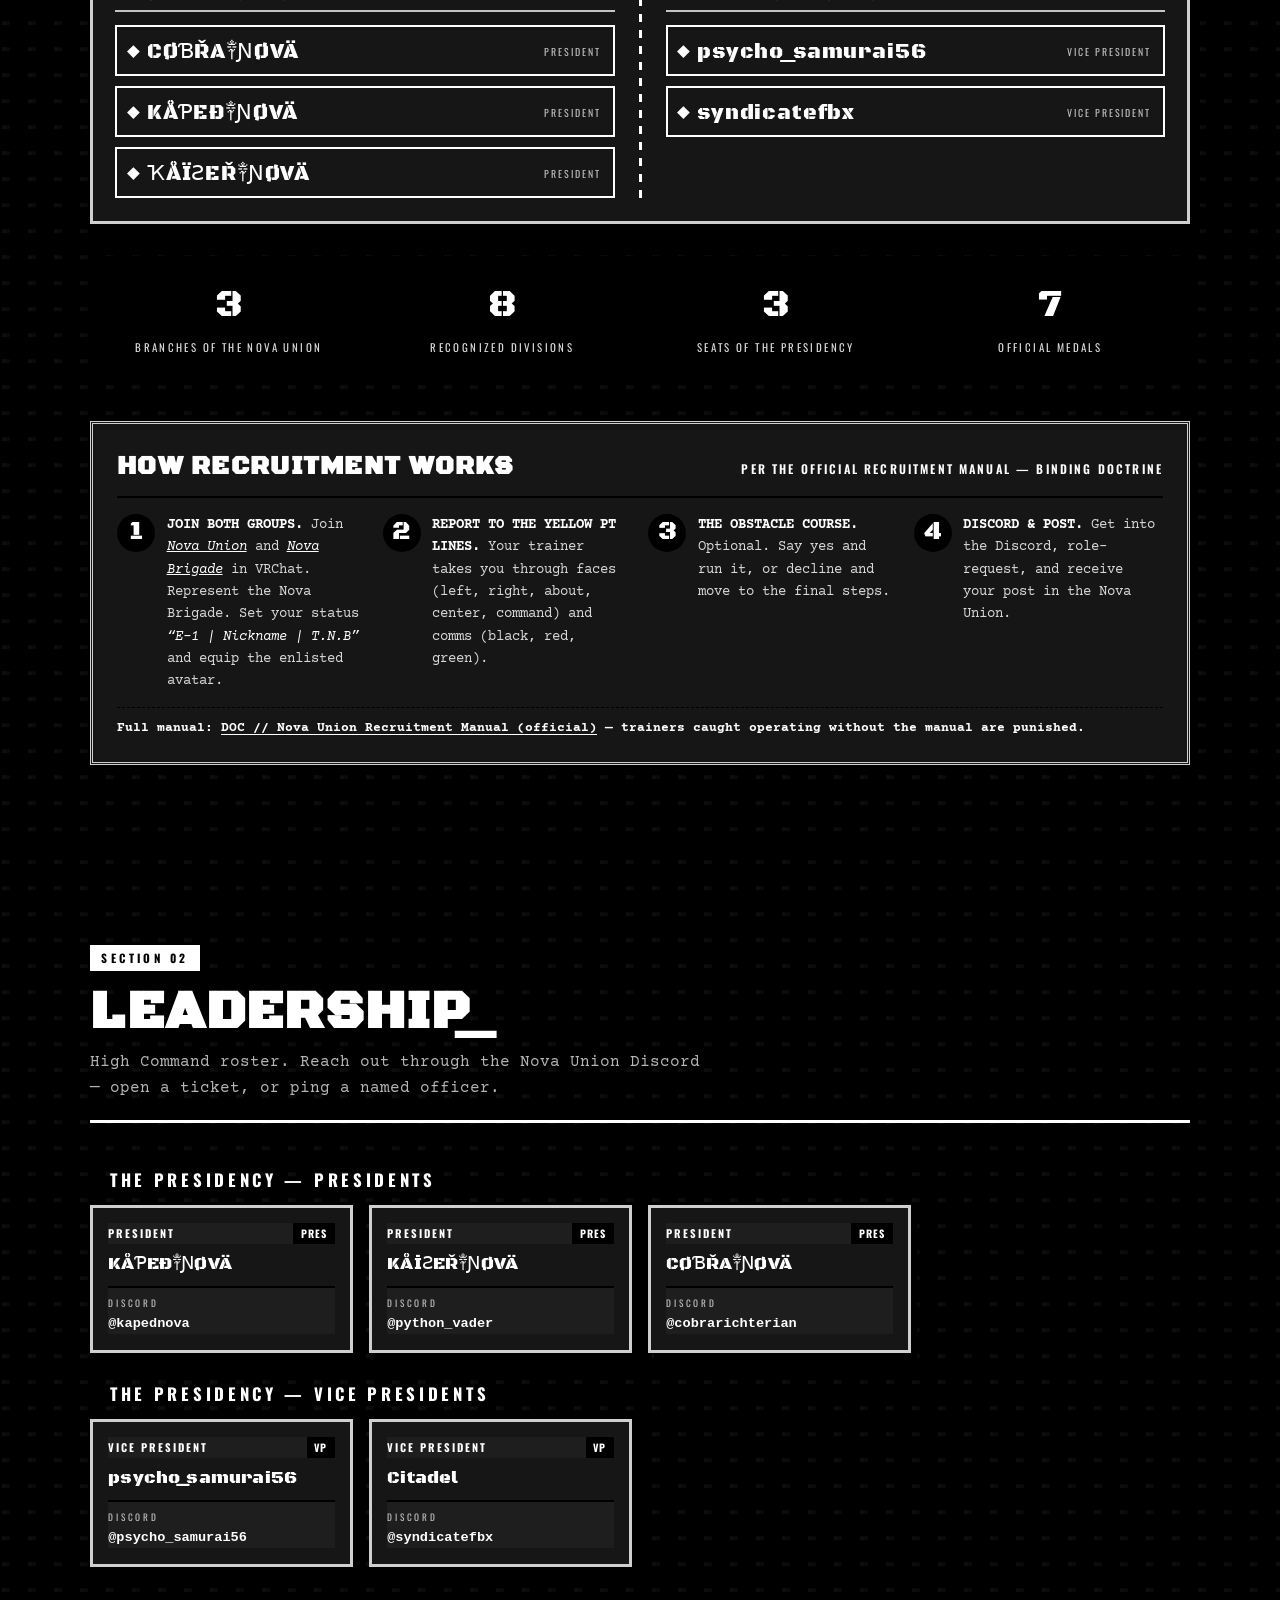
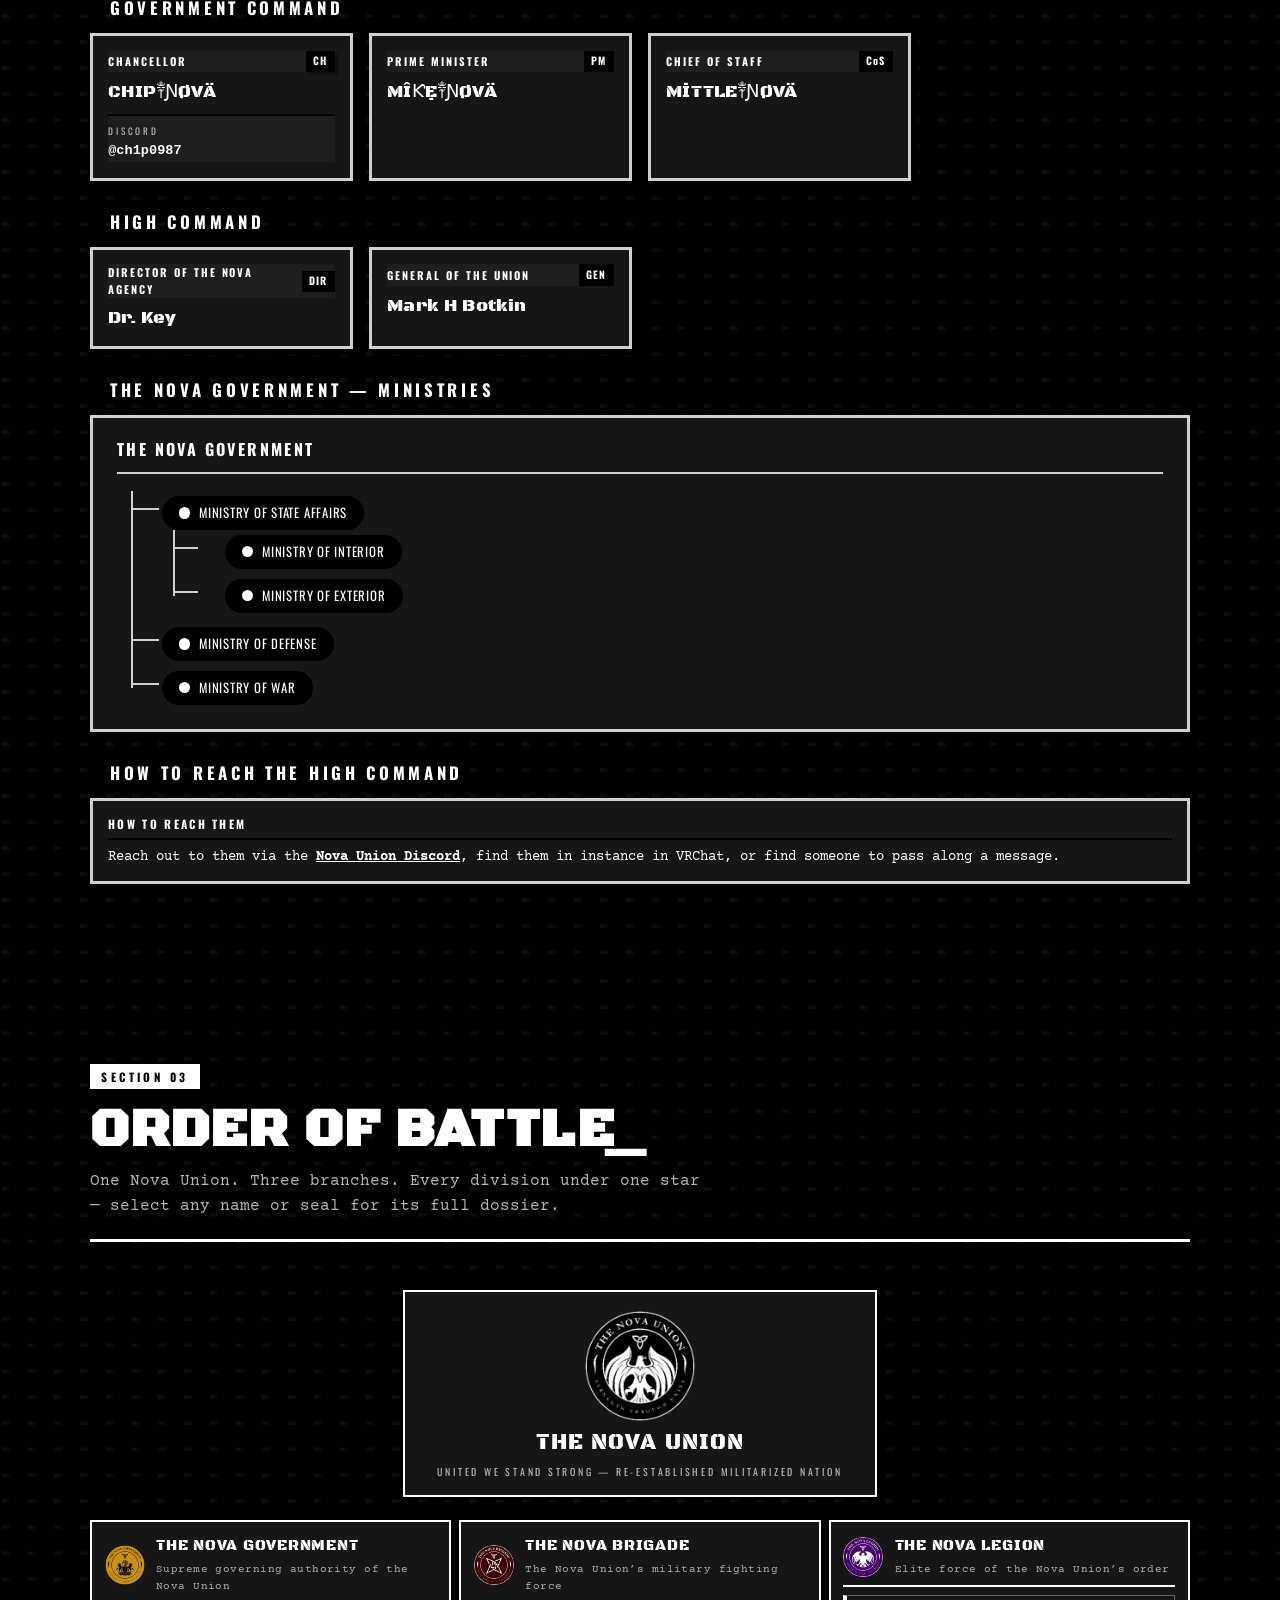
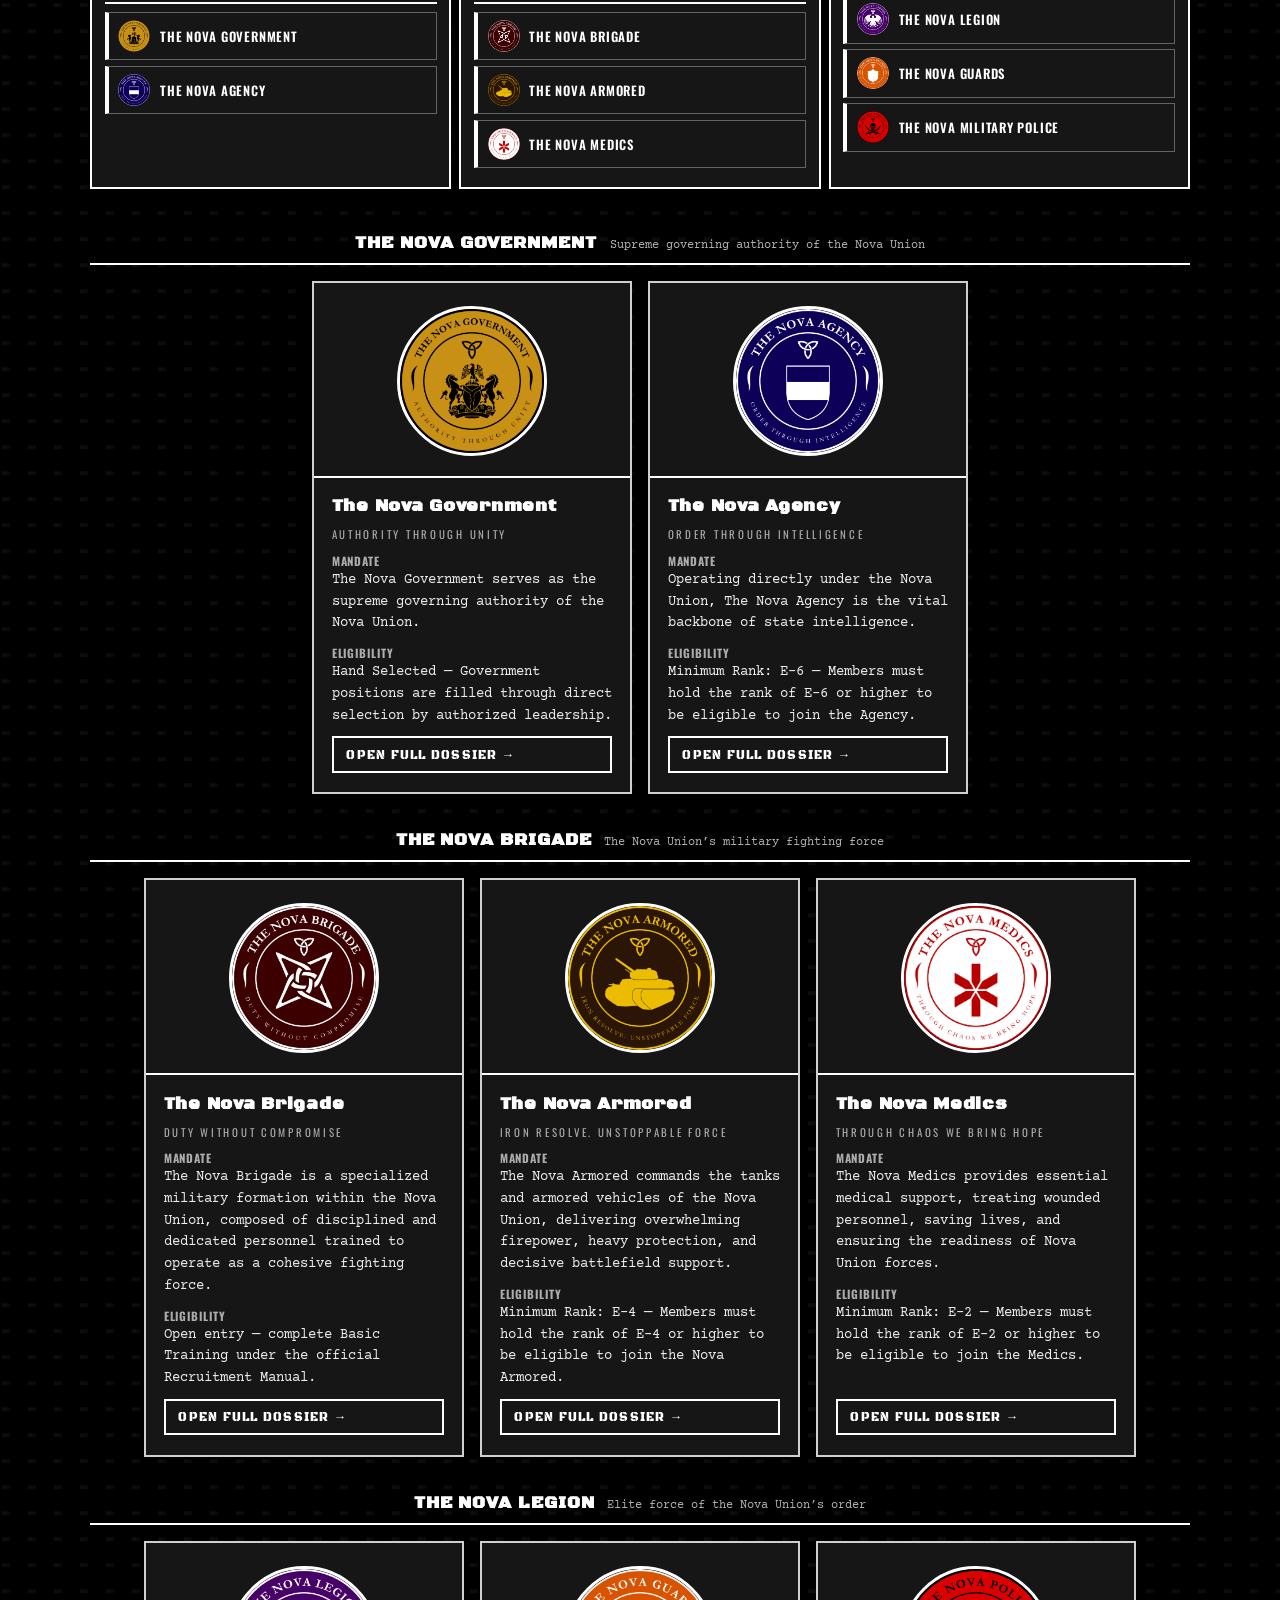
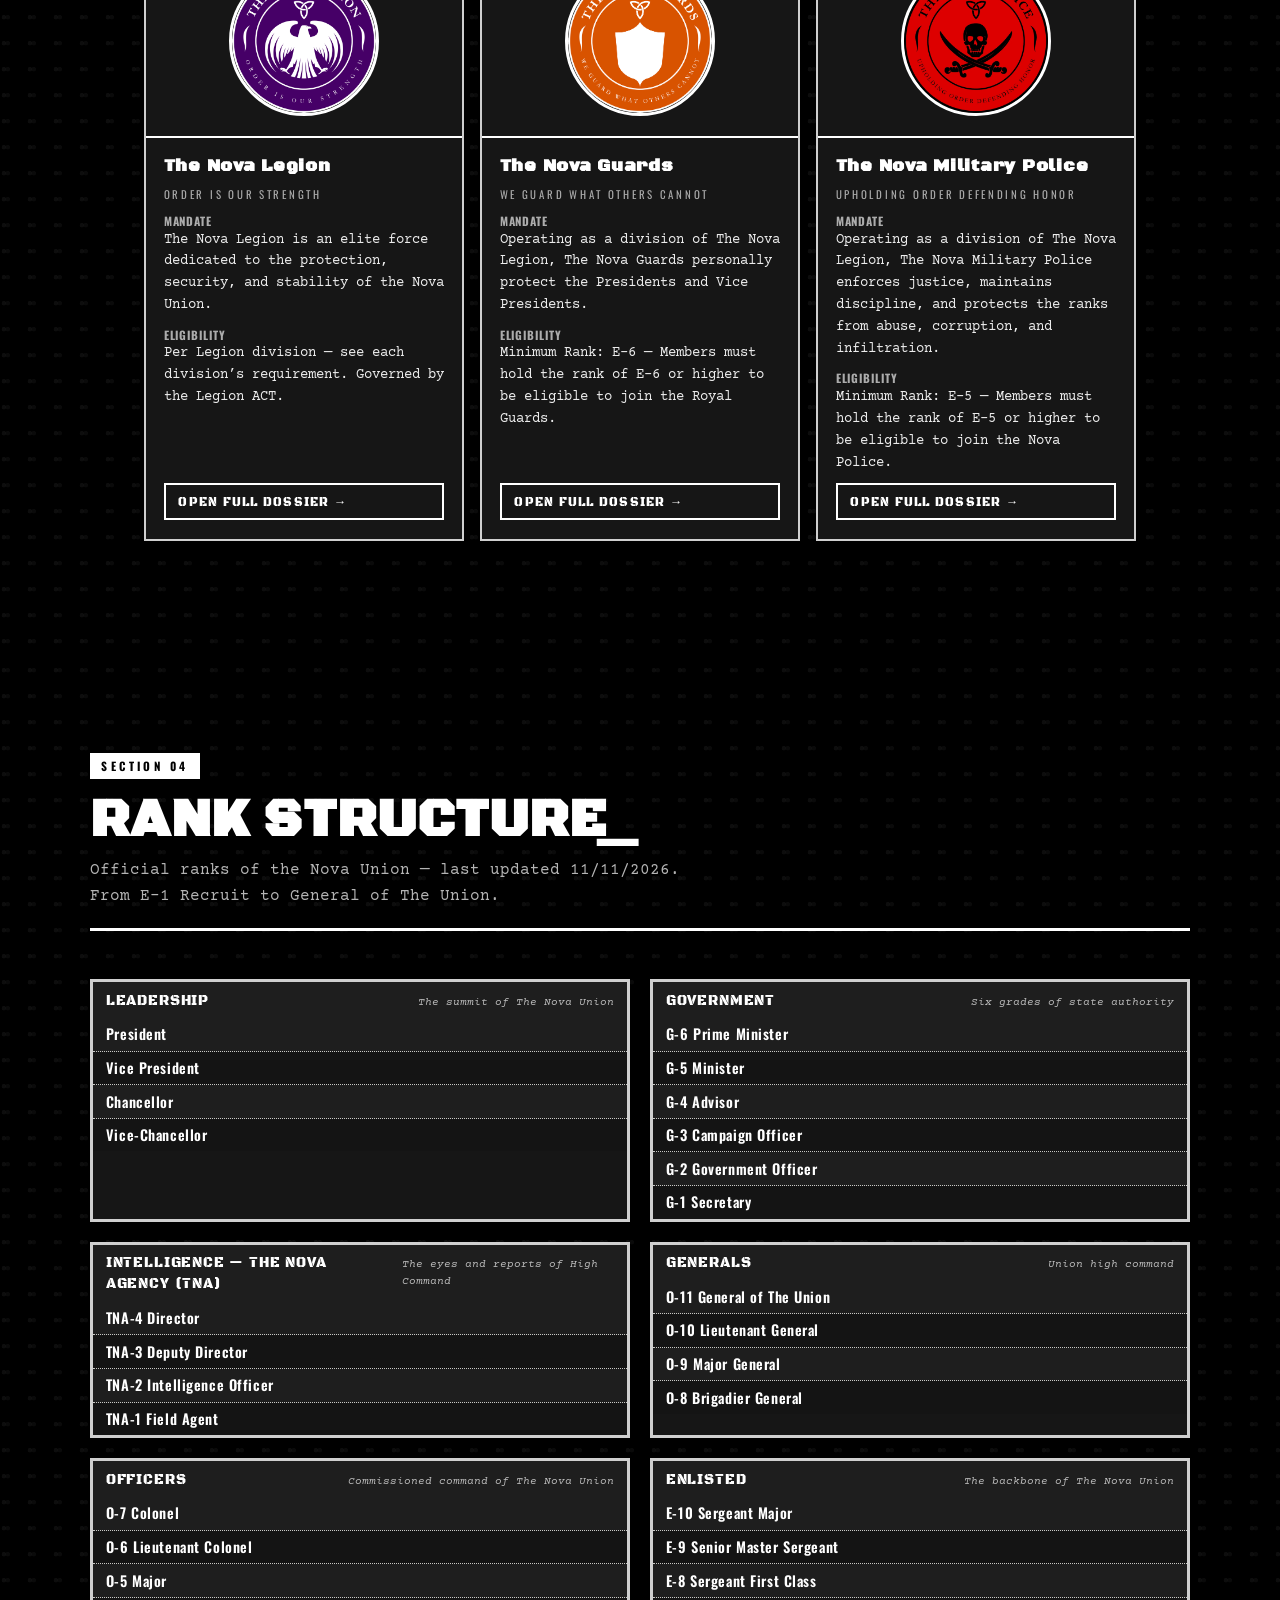
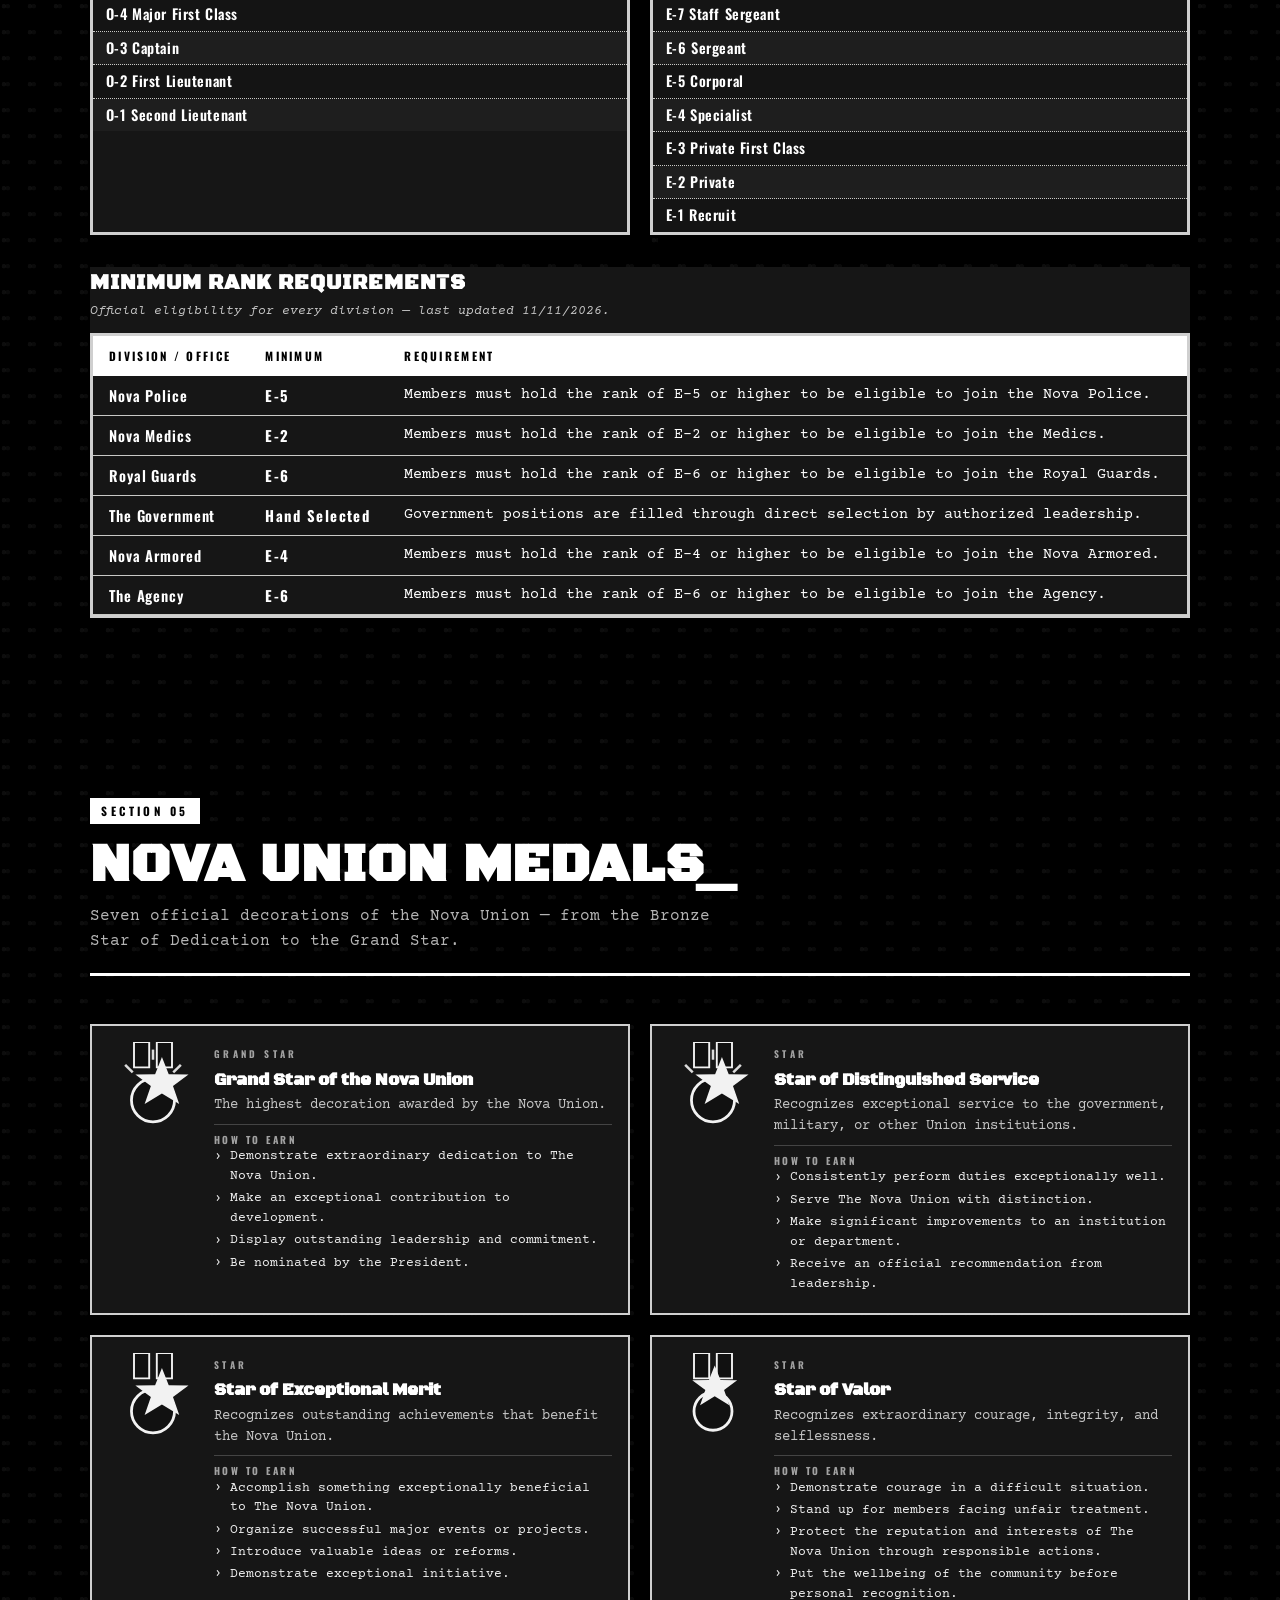
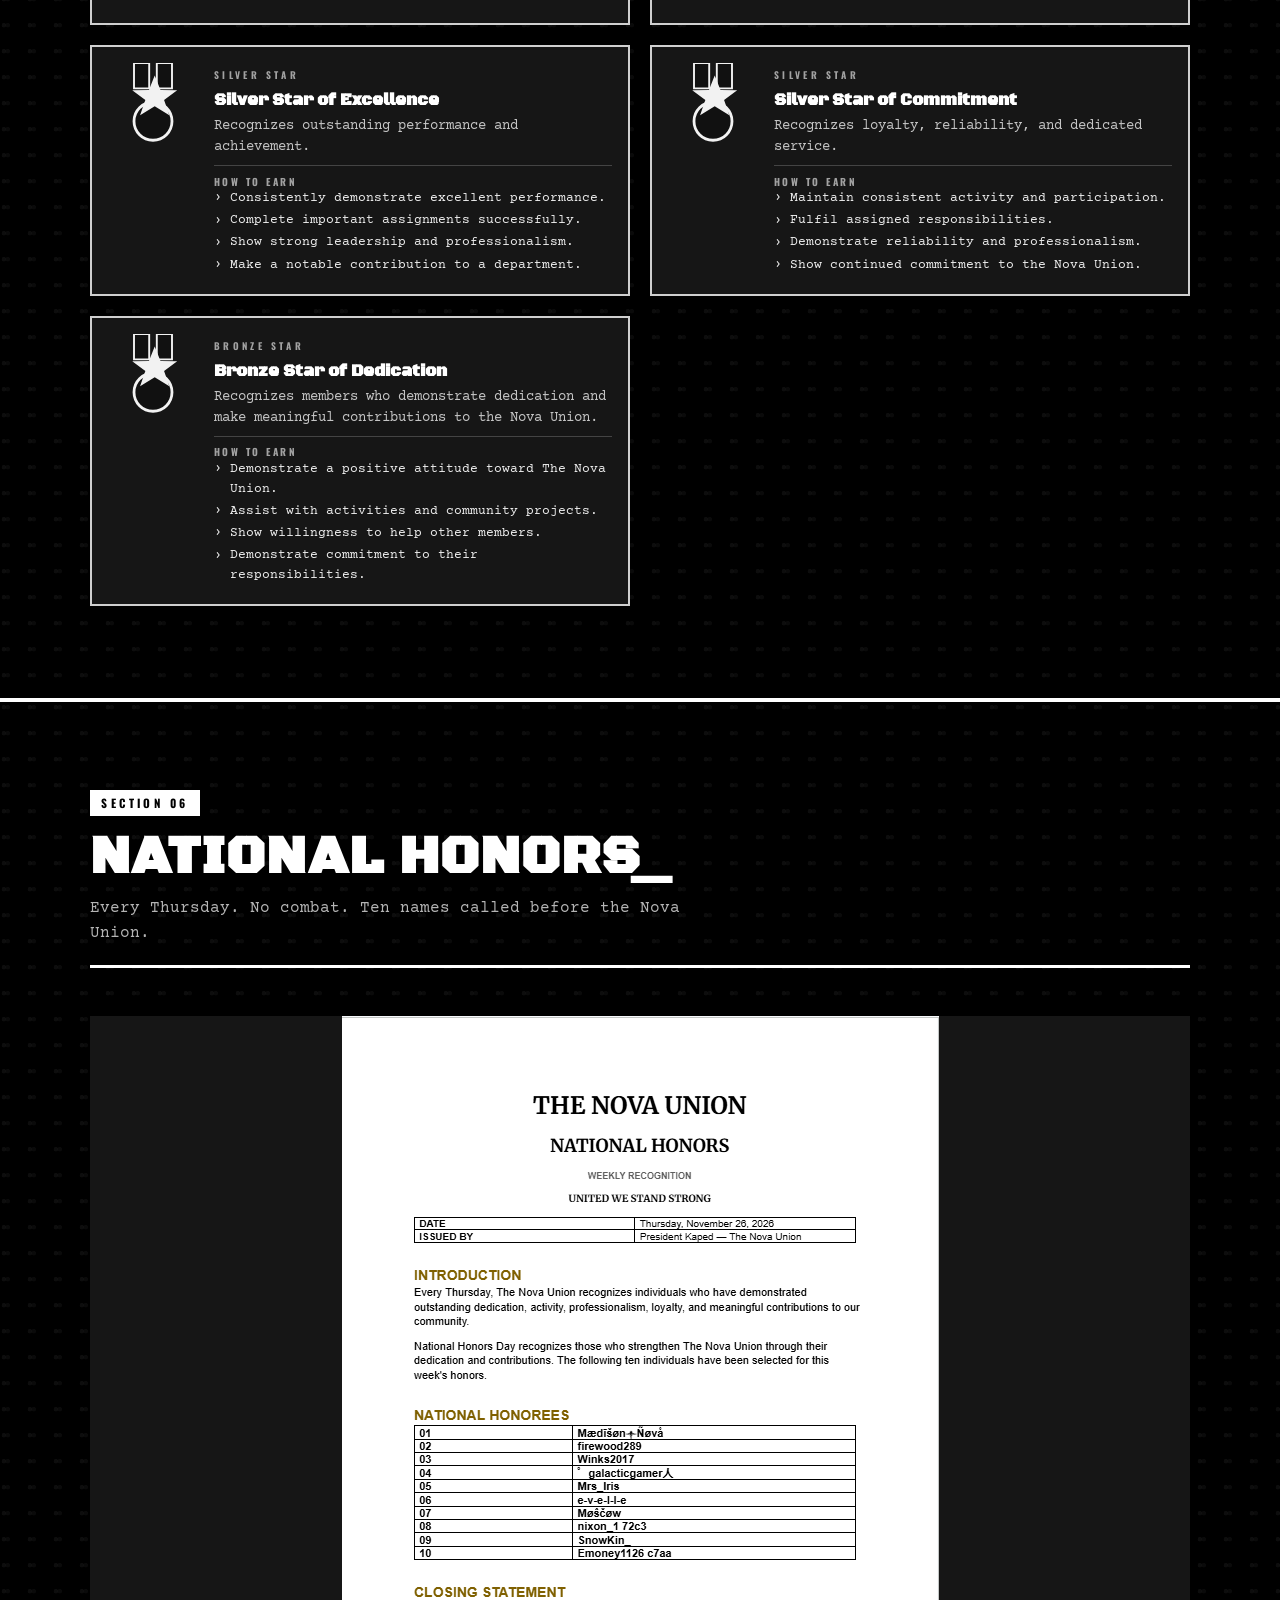
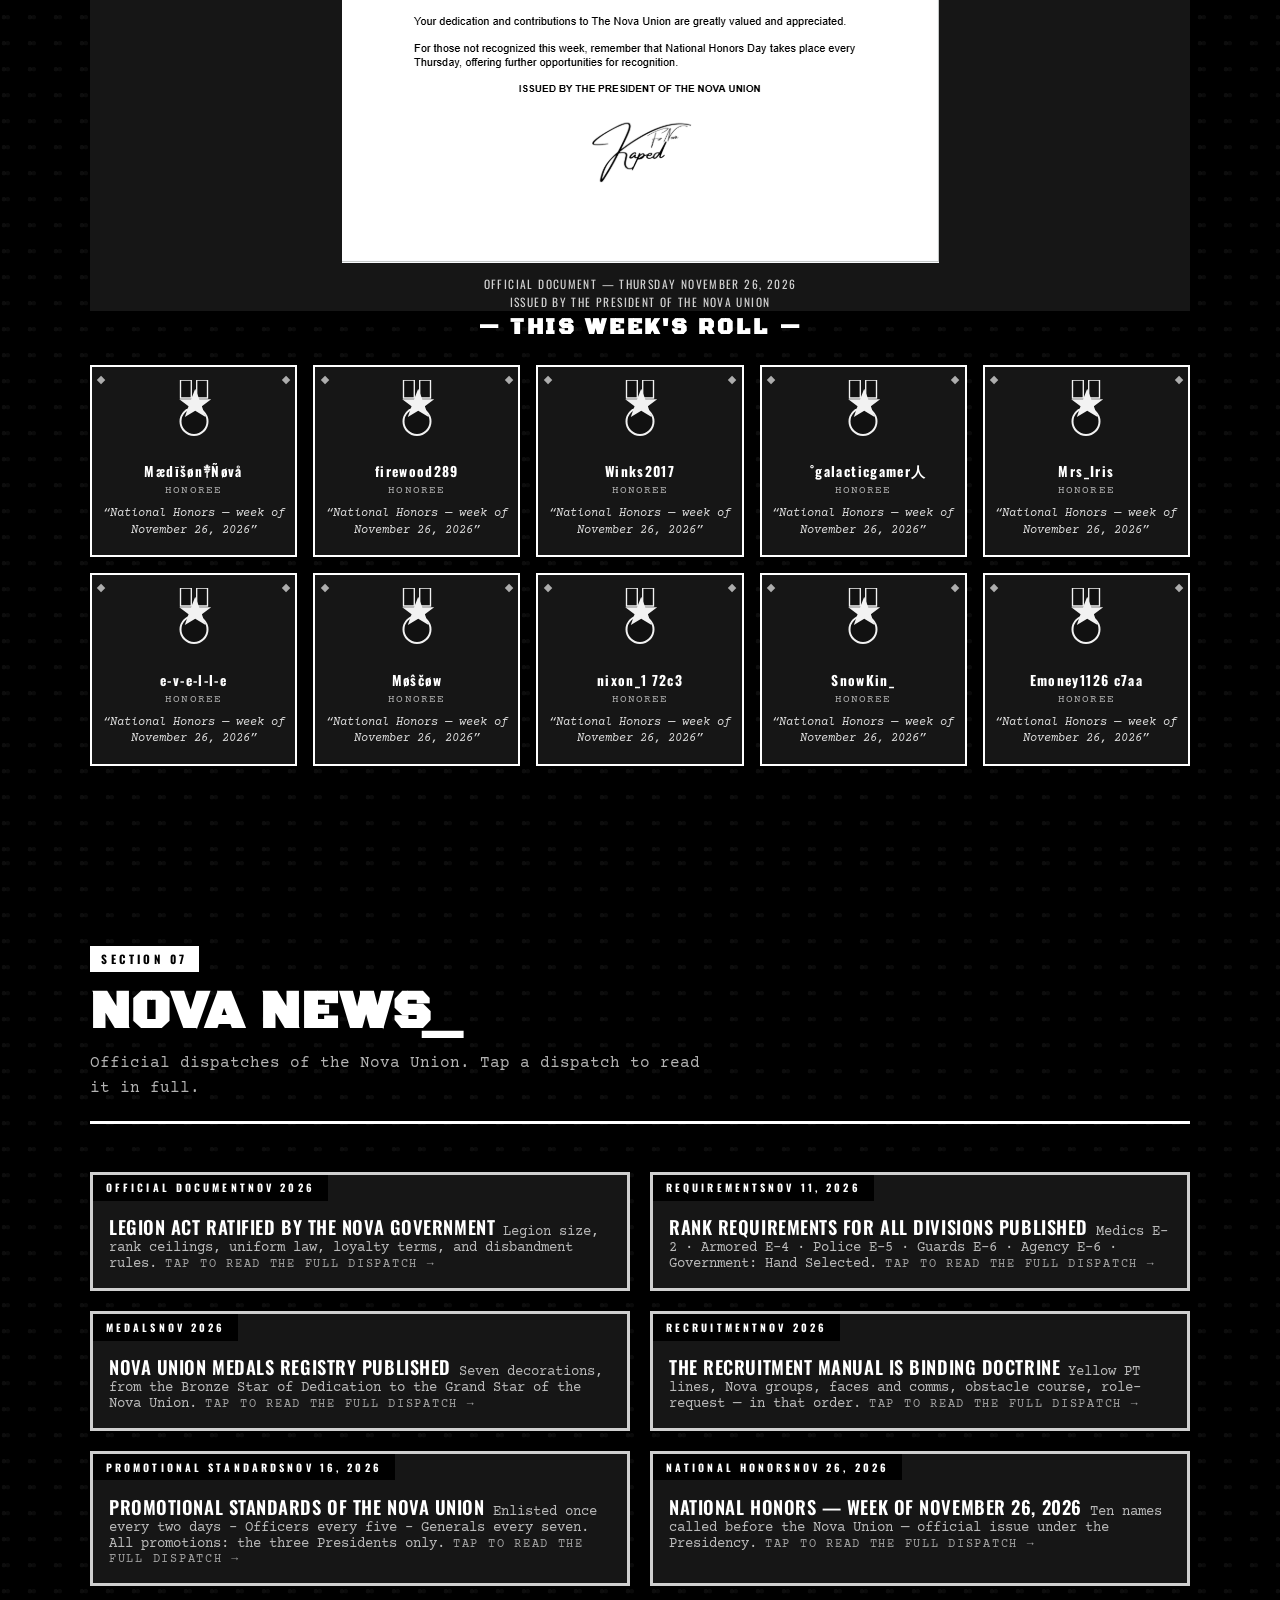
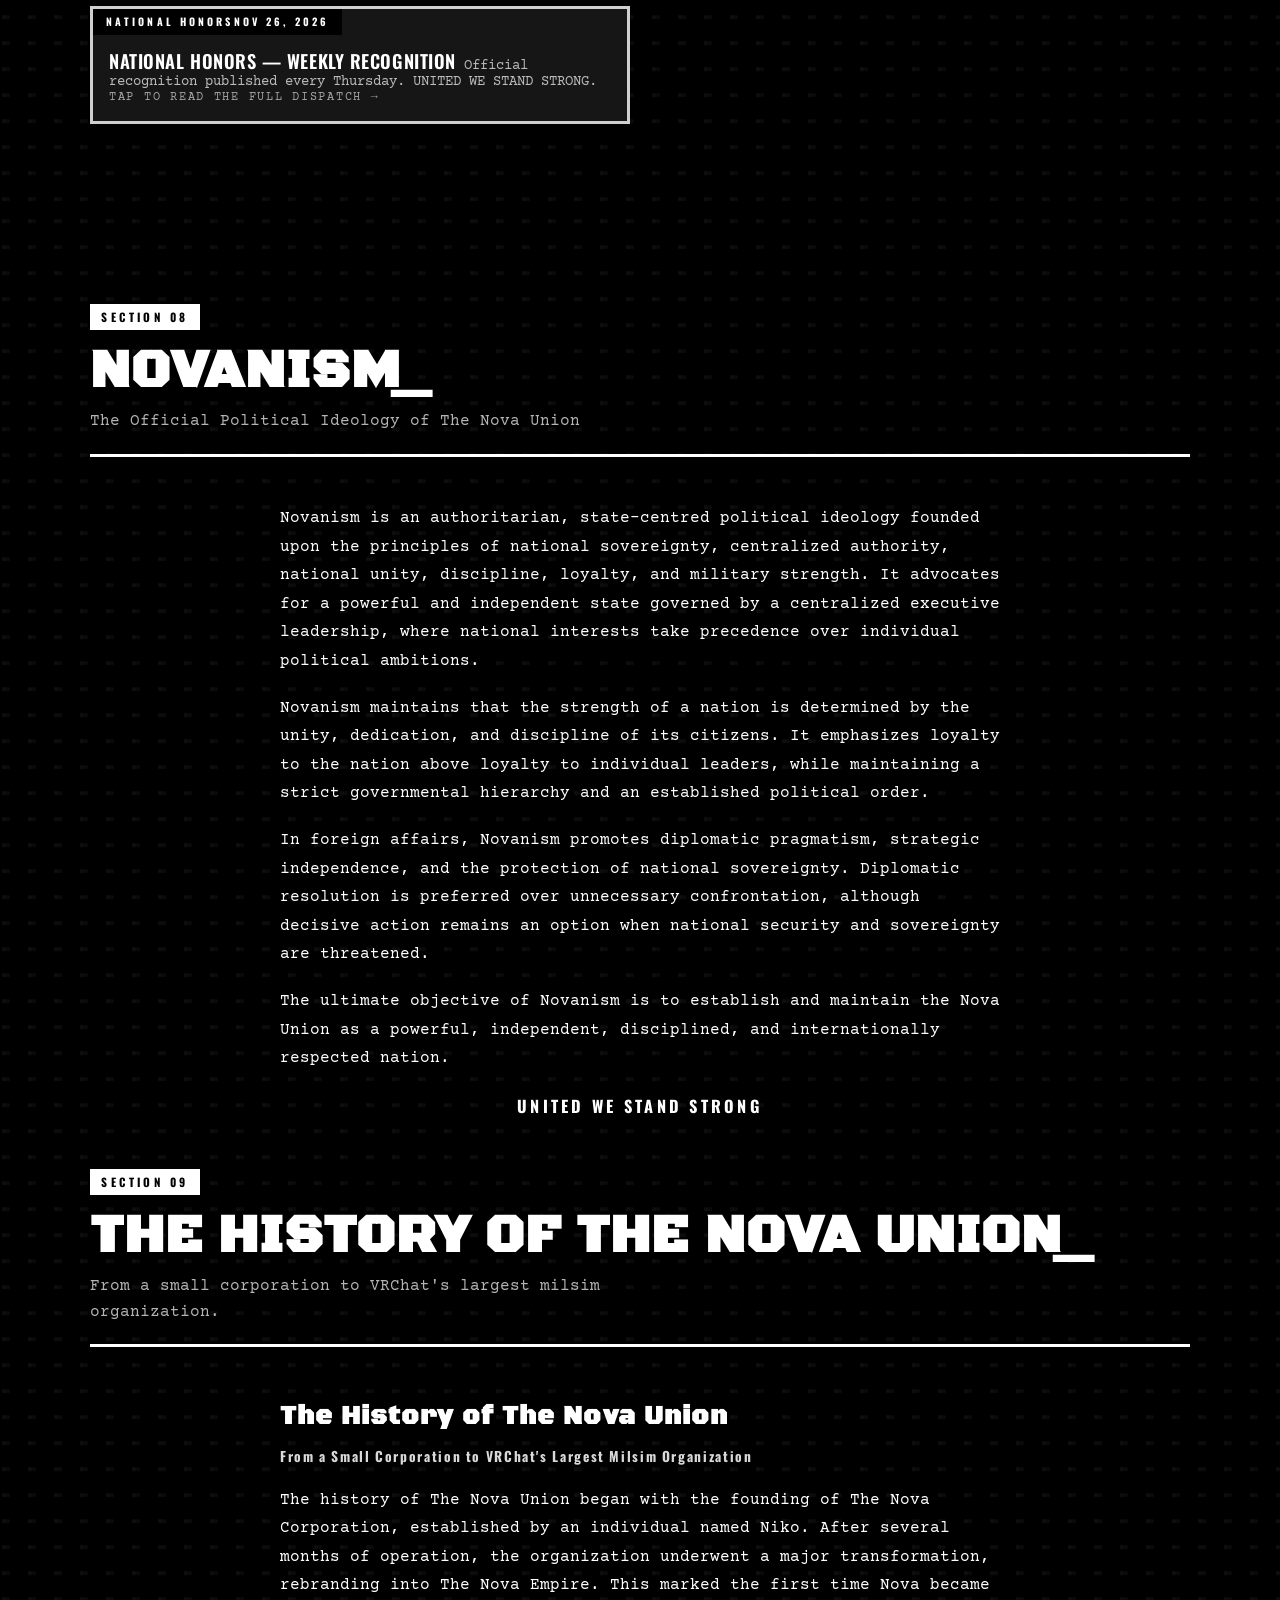
==== commit cd07bb80: "Footer: use PSYSIG.png signature; Leadership: General = Mark H Botkin, PM = MÎƘẸ༒ƝØVÄ" ====
--- a/index.html
+++ b/index.html
@@ -9,8 +9,8 @@
 <link rel="preconnect" href="https://fonts.googleapis.com">
 <link rel="preconnect" href="https://fonts.gstatic.com" crossorigin>
 <link href="https://fonts.googleapis.com/css2?family=Black+Ops+One&family=Courier+Prime:ital,wght@0,400;0,700;1,400&family=Oswald:wght@500;600;700&display=swap" rel="stylesheet">
-<link rel="stylesheet" href="css/styles.css?v=57">
-<link rel="stylesheet" href="css/union-v2.css?v=57">
+<link rel="stylesheet" href="css/styles.css?v=59">
+<link rel="stylesheet" href="css/union-v2.css?v=59">
 </head>
 <body>
 
@@ -212,7 +212,7 @@
       <div class="roster-grid roster-grid-centered">
         <article class="roster-card roster-card-filled"><div class="roster-row"><span class="roster-position">CHANCELLOR</span><span class="roster-ranktag">CH</span></div><div class="roster-name">CHIP༒ƝØVÄ</div><div class="roster-reach"><span class="roster-reach-label">DISCORD</span><code class="roster-reach-name">@ch1p0987</code></div></article>
 
-        <article class="roster-card"><div class="roster-row"><span class="roster-position">PRIME MINISTER</span><span class="roster-ranktag">PM</span></div><div class="roster-name">Big-Justice</div></article>
+        <article class="roster-card"><div class="roster-row"><span class="roster-position">PRIME MINISTER</span><span class="roster-ranktag">PM</span></div><div class="roster-name">MÎƘẸ༒ƝØVÄ</div></article>
 
         <article class="roster-card "><div class="roster-row"><span class="roster-position">CHIEF OF STAFF</span><span class="roster-ranktag">CoS</span></div><div class="roster-name">MİTTLE༒ƝØVÄ</div></article>
       </div>
@@ -230,7 +230,7 @@
       <div class="roster-grid roster-grid-centered">
         <article class="roster-card "><div class="roster-row"><span class="roster-position">DIRECTOR OF THE NOVA AGENCY</span><span class="roster-ranktag">DIR</span></div><div class="roster-name">Dr. Key</div></article>
 
-        <article class="roster-card "><div class="roster-row"><span class="roster-position">GENERAL OF THE UNION</span><span class="roster-ranktag">GEN</span></div><div class="roster-name">KOREN</div></article>
+        <article class="roster-card "><div class="roster-row"><span class="roster-position">GENERAL OF THE UNION</span><span class="roster-ranktag">GEN</span></div><div class="roster-name">Mark H Botkin</div></article>
       </div>
     </div>
 
@@ -491,6 +491,10 @@
       <a href="#medals">Medals</a><a href="#honors">Honors</a><a href="#news">Nova News</a><a href="#ideology">Ideology &amp; History</a><a href="#video">Video of the Day</a><a href="#doctrine">Doctrine</a><a href="#connect">Find Us</a><a href="#forums">Forums</a>
     </nav>
     <p class="foot-legal">The Nova Union is an independent, fan-run VRChat milsim group. Not affiliated with any government, military, or other VRChat group. All ranks, medals, proclamations and "nations" are faction lore — the discipline is real, the borders are not.</p>
+    <div class="footer-signature">
+      <img src="assets/brand/PSYSIG.png" alt="PSY signature">
+    </div>
+
   </div>
 </footer>
 
@@ -515,7 +519,7 @@
   </div>
 </div>
 
-<script src="js/data.js?v=57"></script>
-<script src="js/app.js?v=57"></script>
+<script src="js/data.js?v=59"></script>
+<script src="js/app.js?v=59"></script>
 </body>
 </html>
--- a/css/union-v2.css
+++ b/css/union-v2.css
@@ -679,3 +679,7 @@
 .announcement-sub { border-left-color: #ffffff !important; }
 .announcement-sign { border-top-color: #ffffff !important; }
 .announcement-list li { border-bottom-color: #333 !important; }
+
+/* Footer signature at very bottom */
+.footer-signature { display: flex; justify-content: center; margin: 2rem 0 0; padding-top: 1.5rem; border-top: 2px solid #444; }
+.footer-signature img { max-width: 480px; width: 80%; height: auto; }
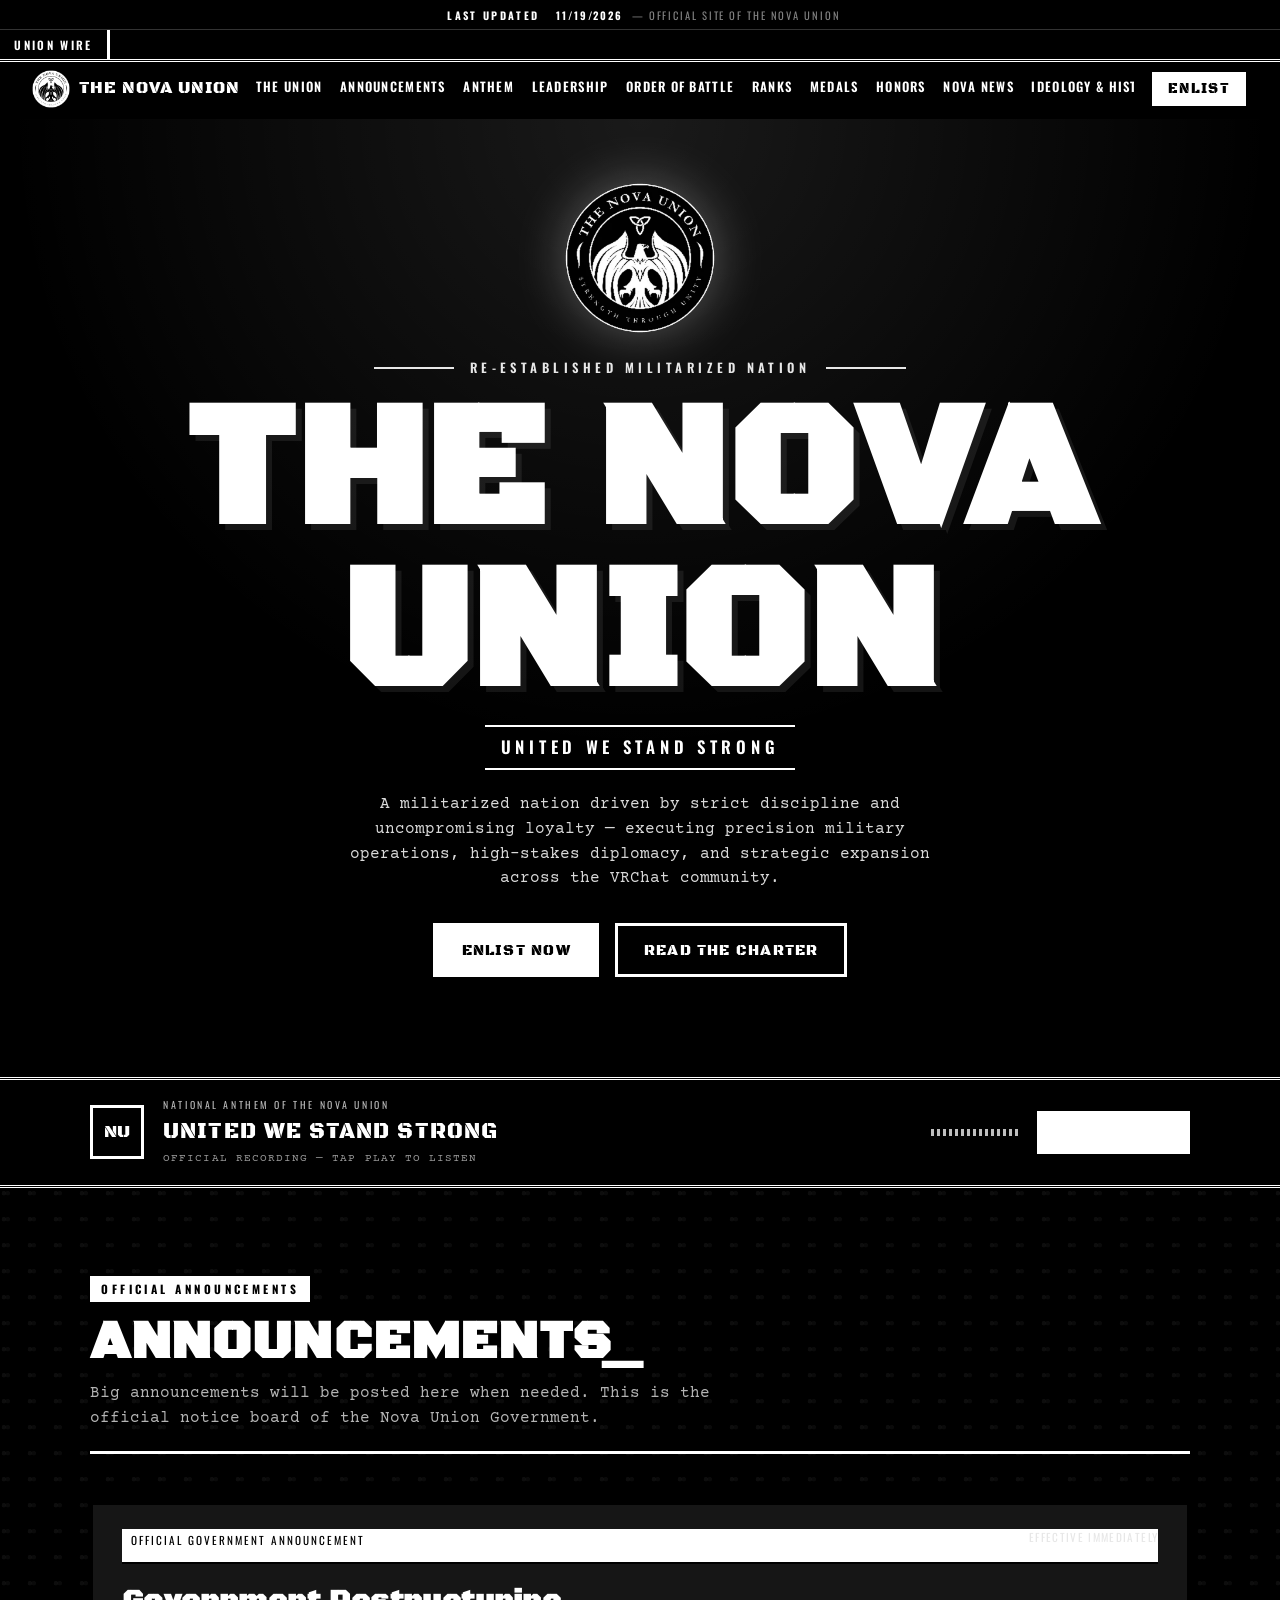
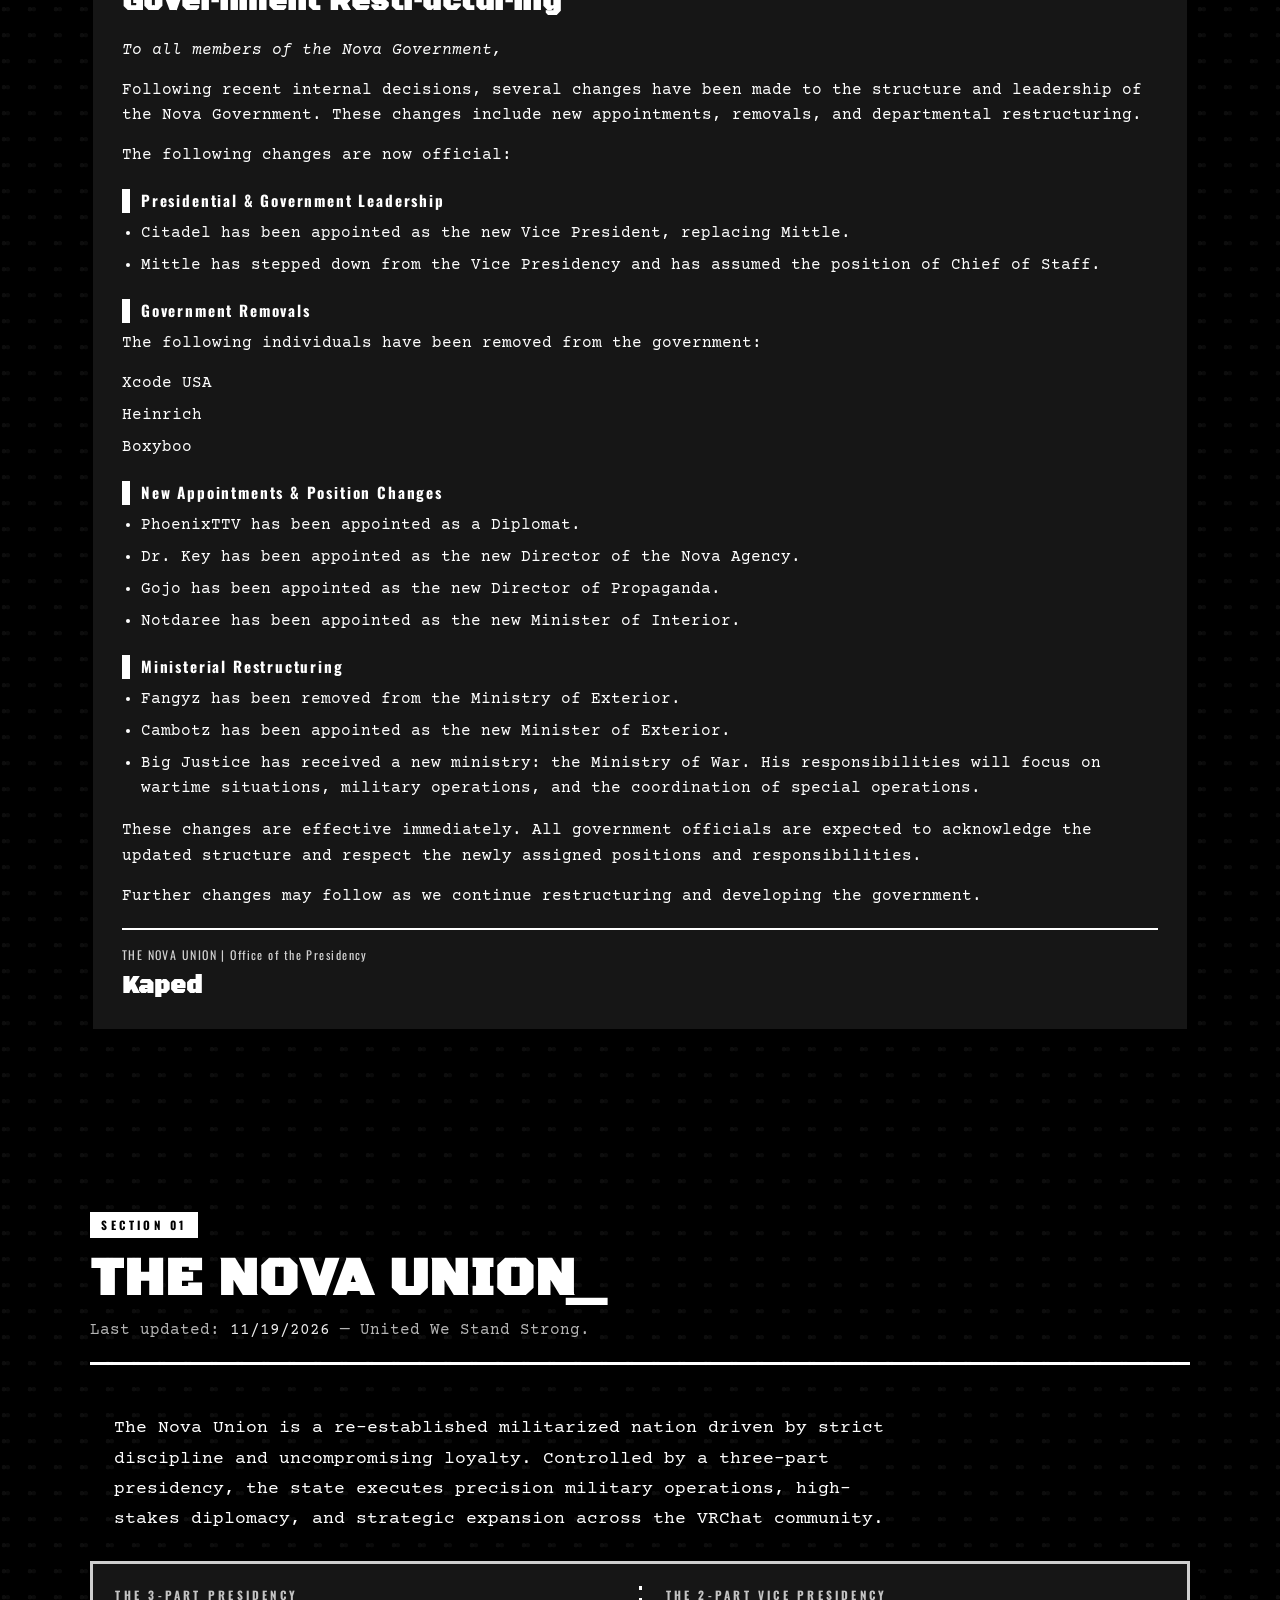
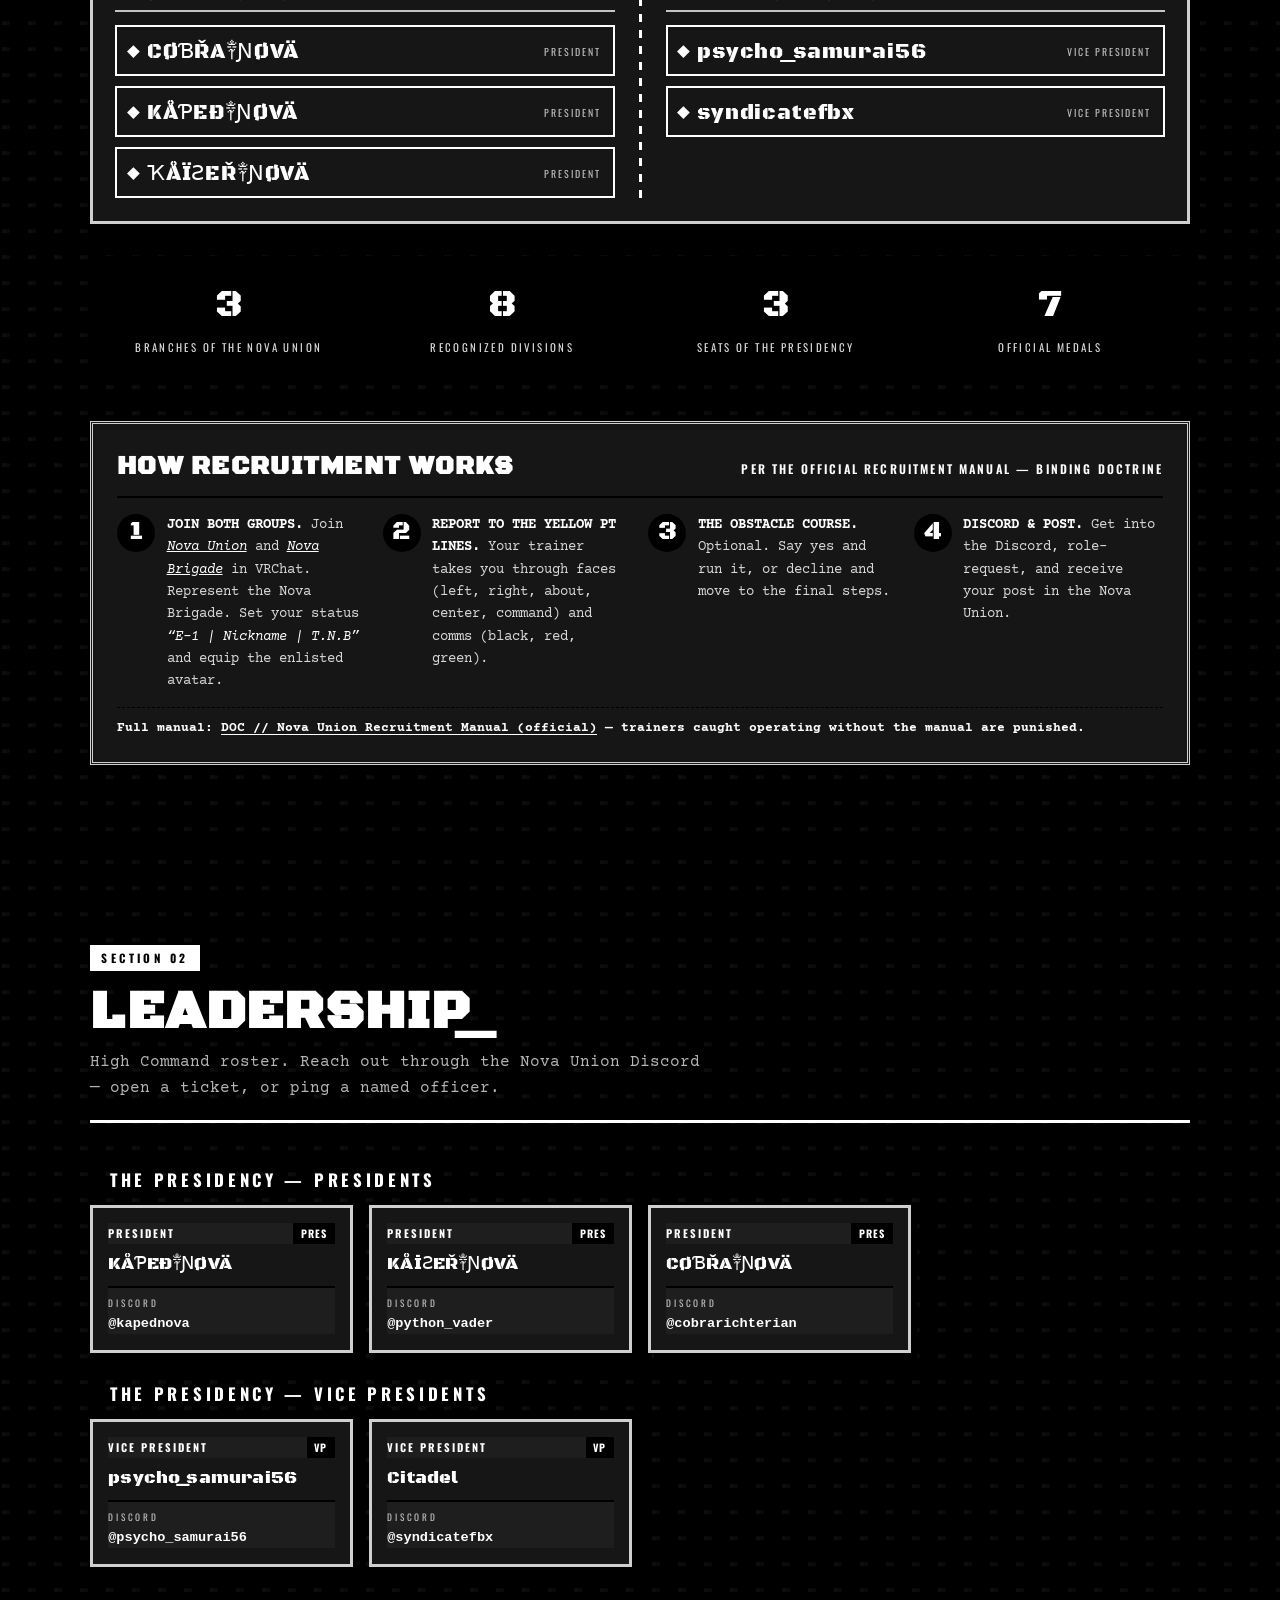
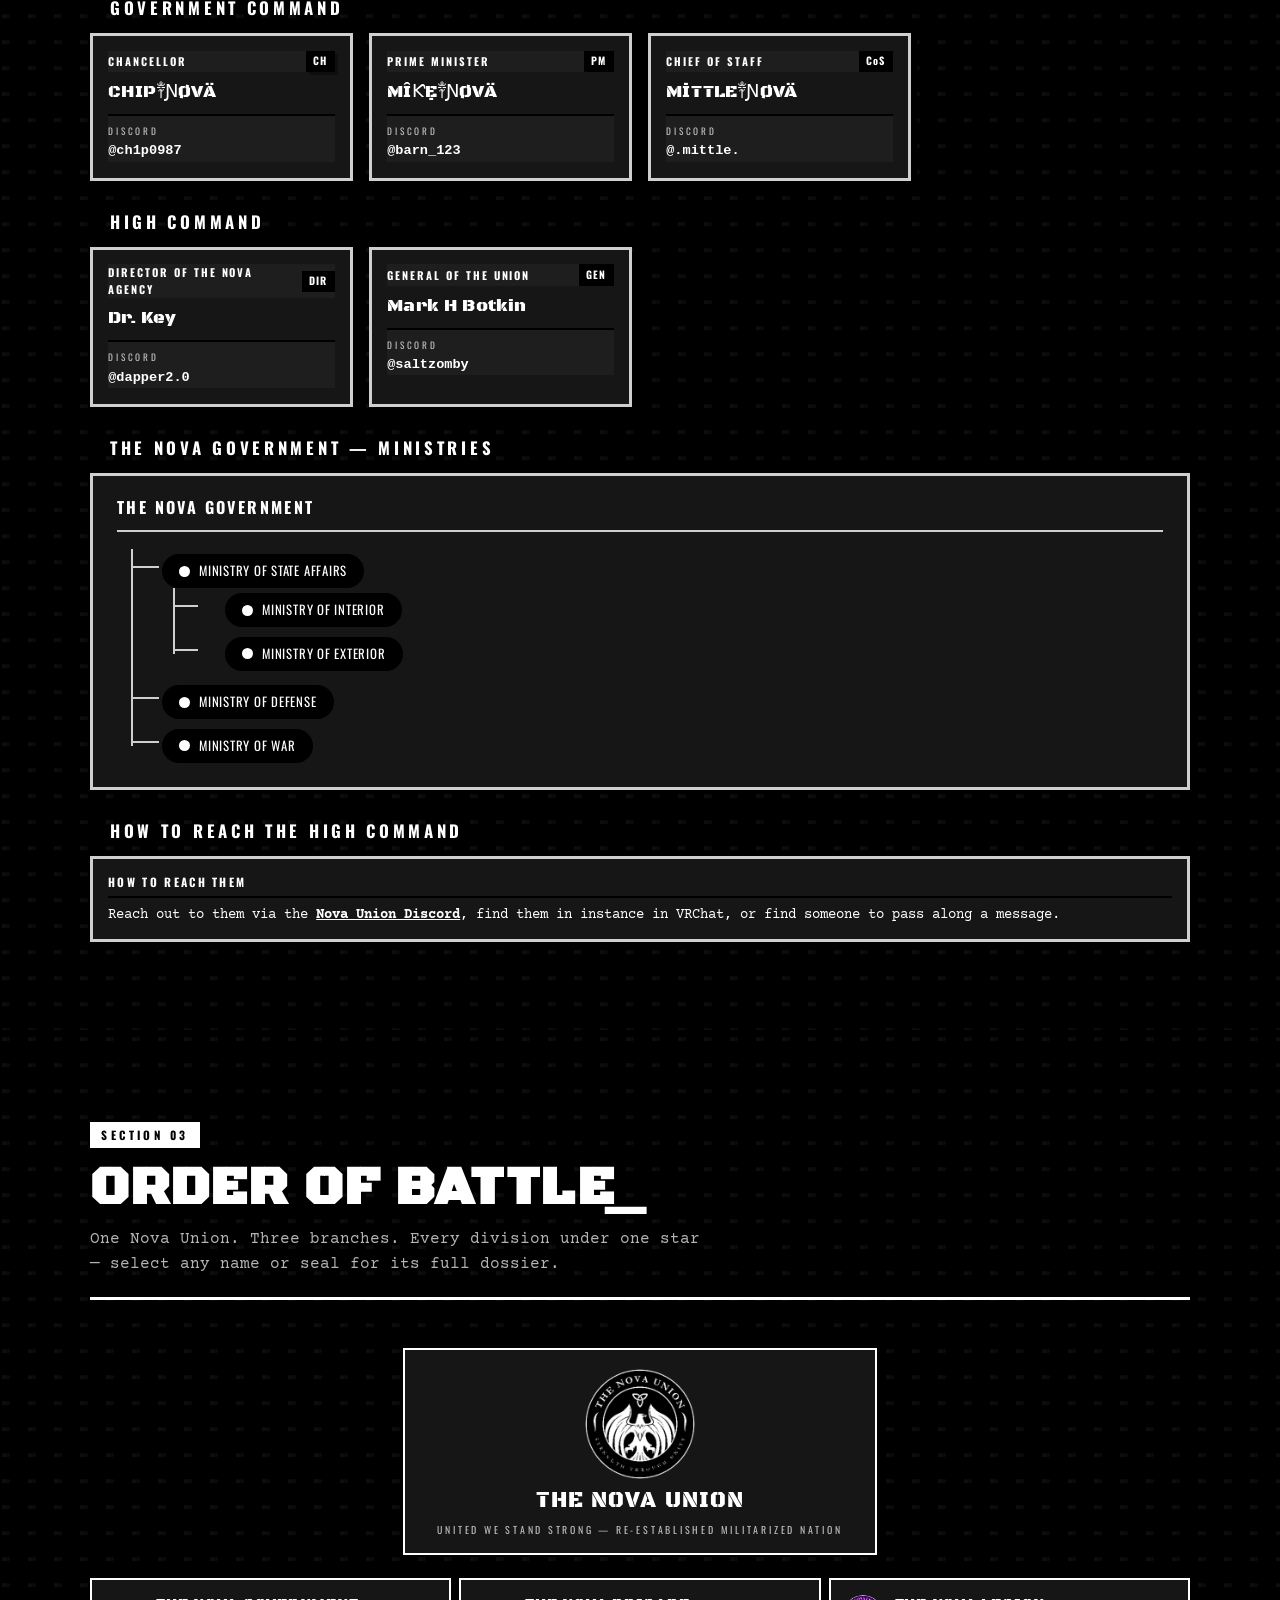
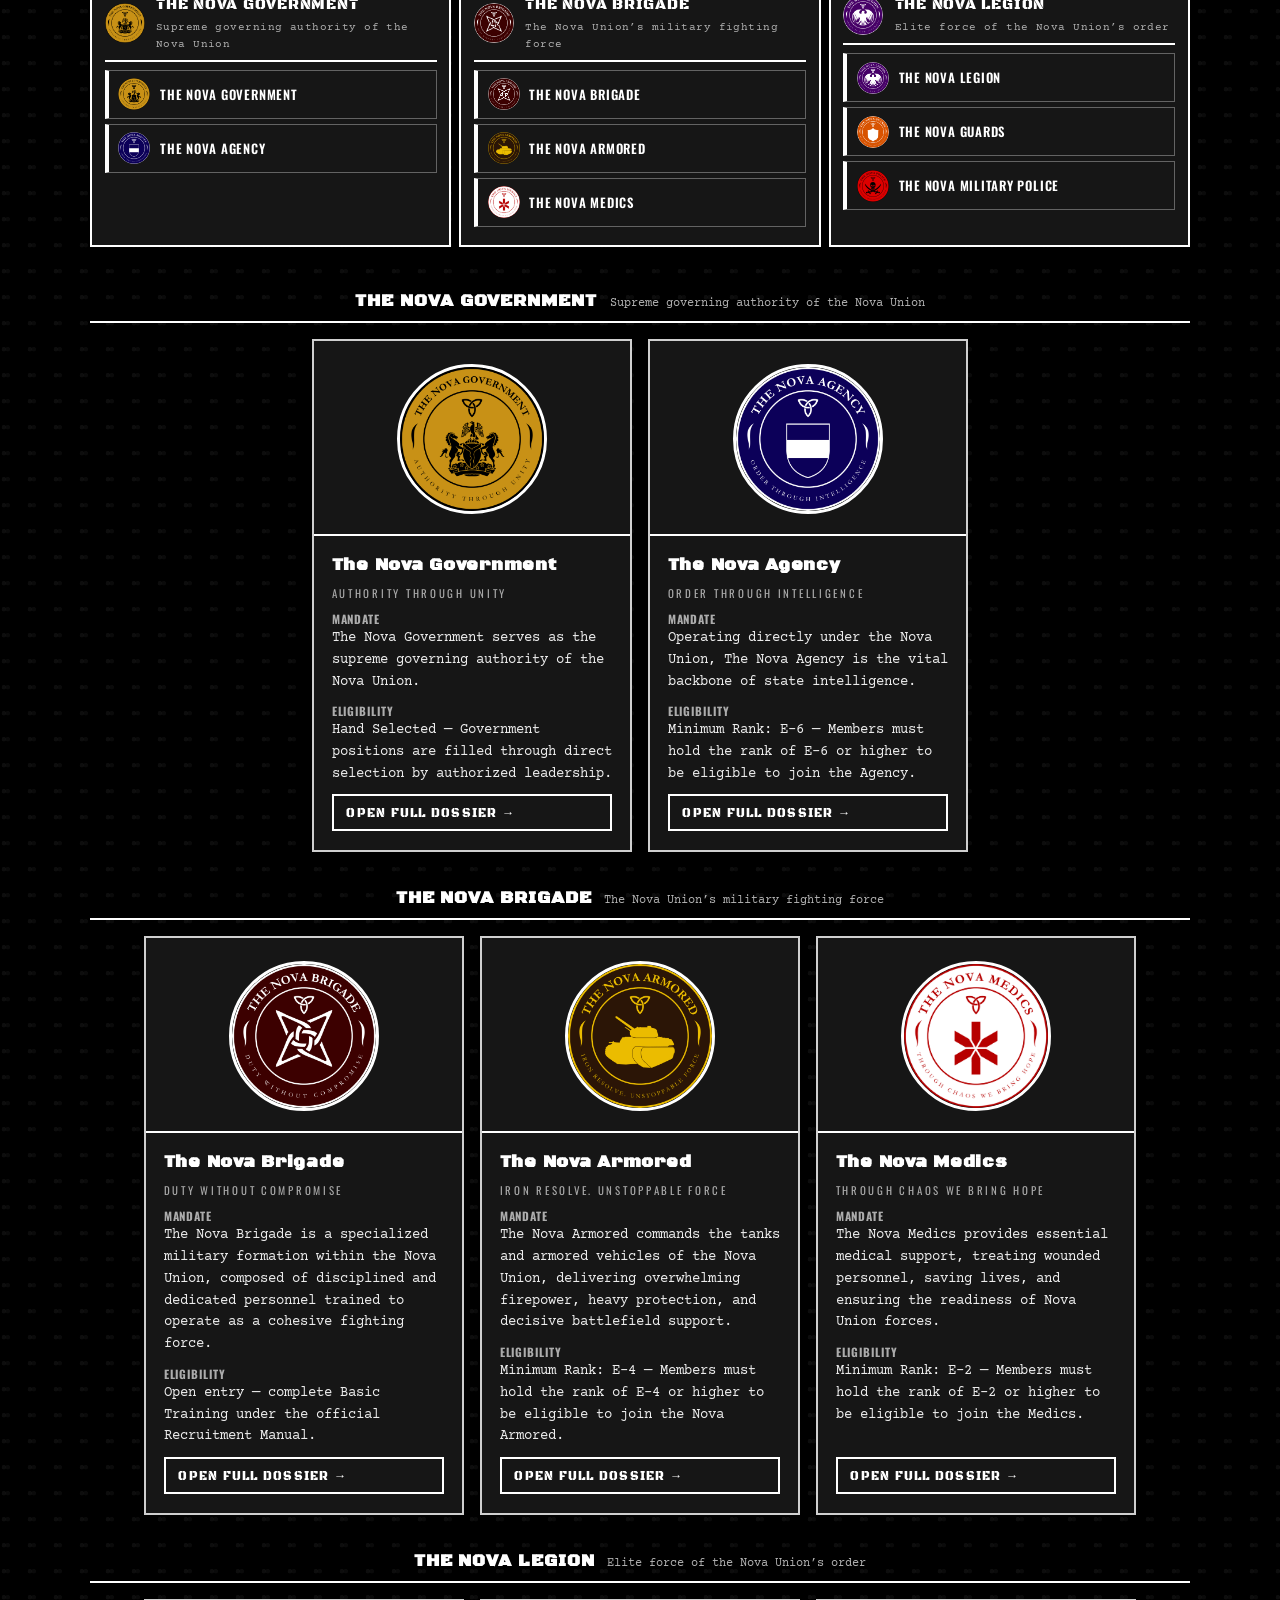
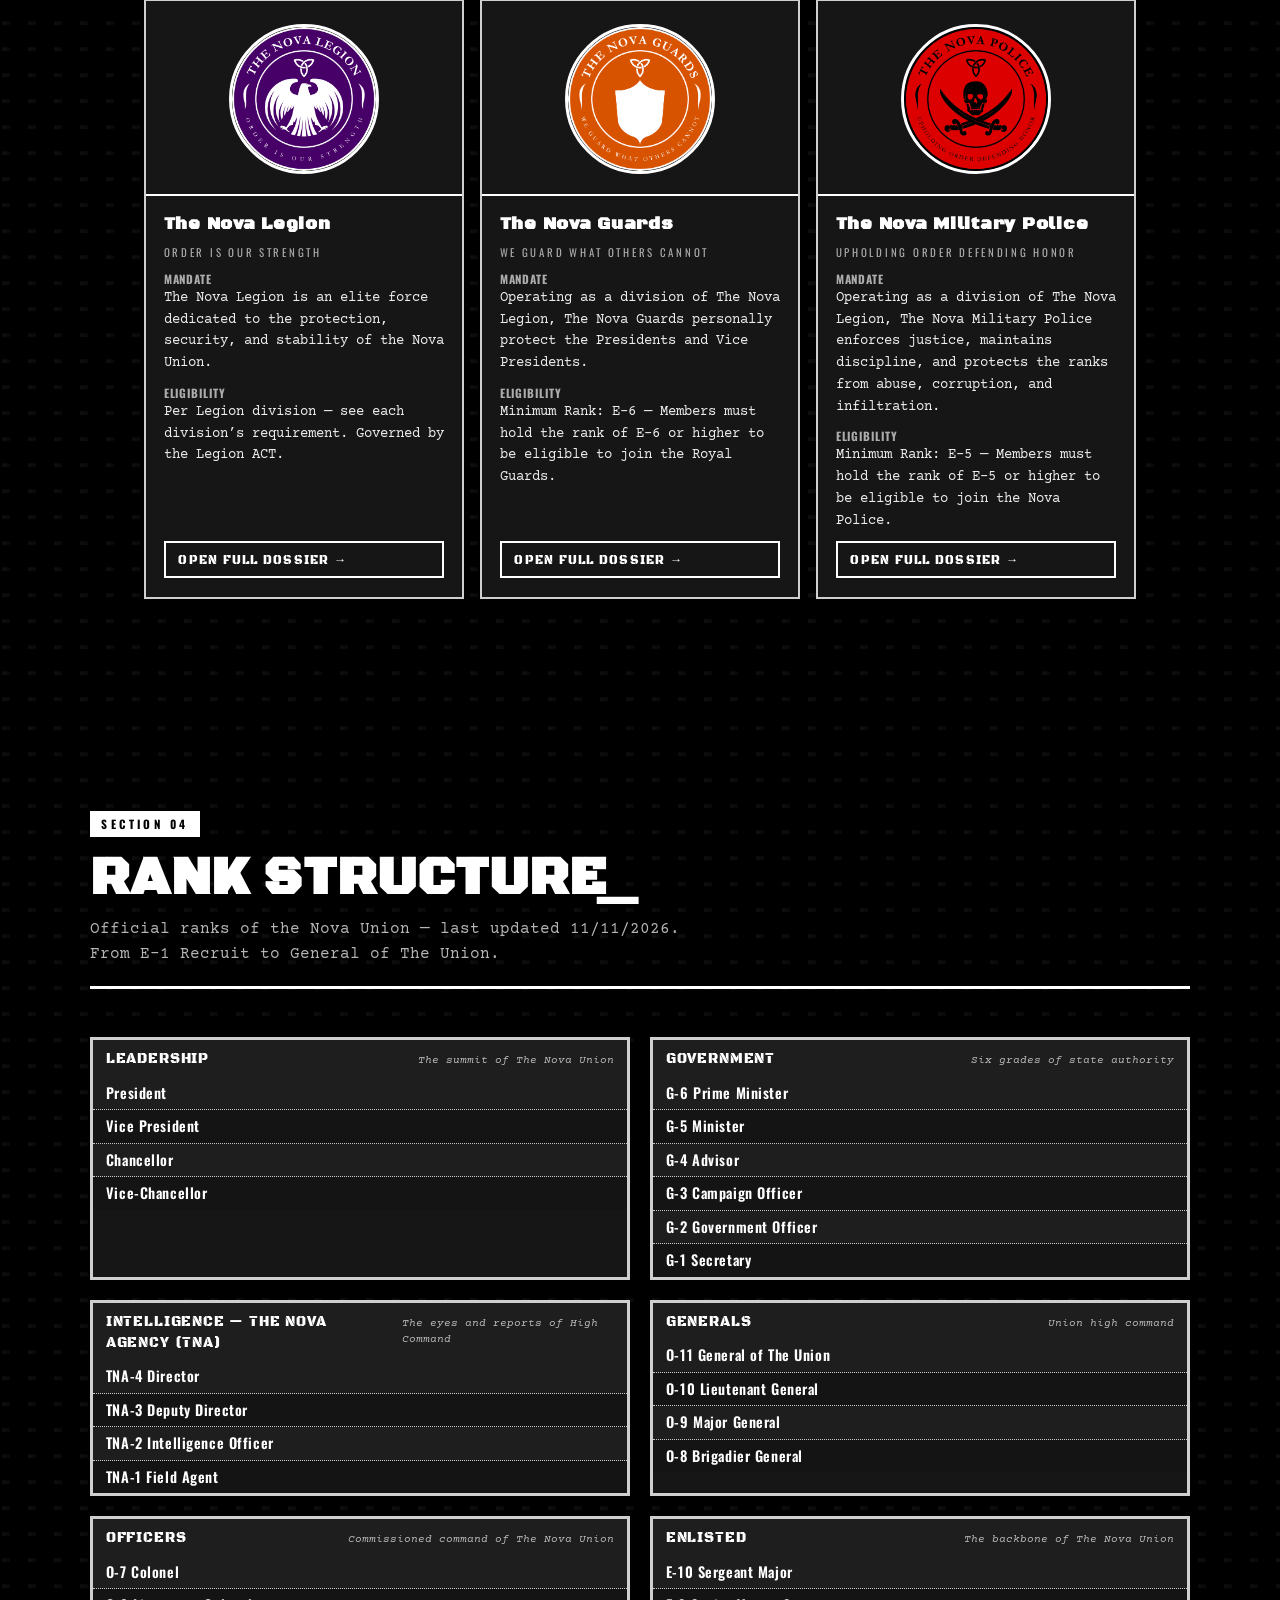
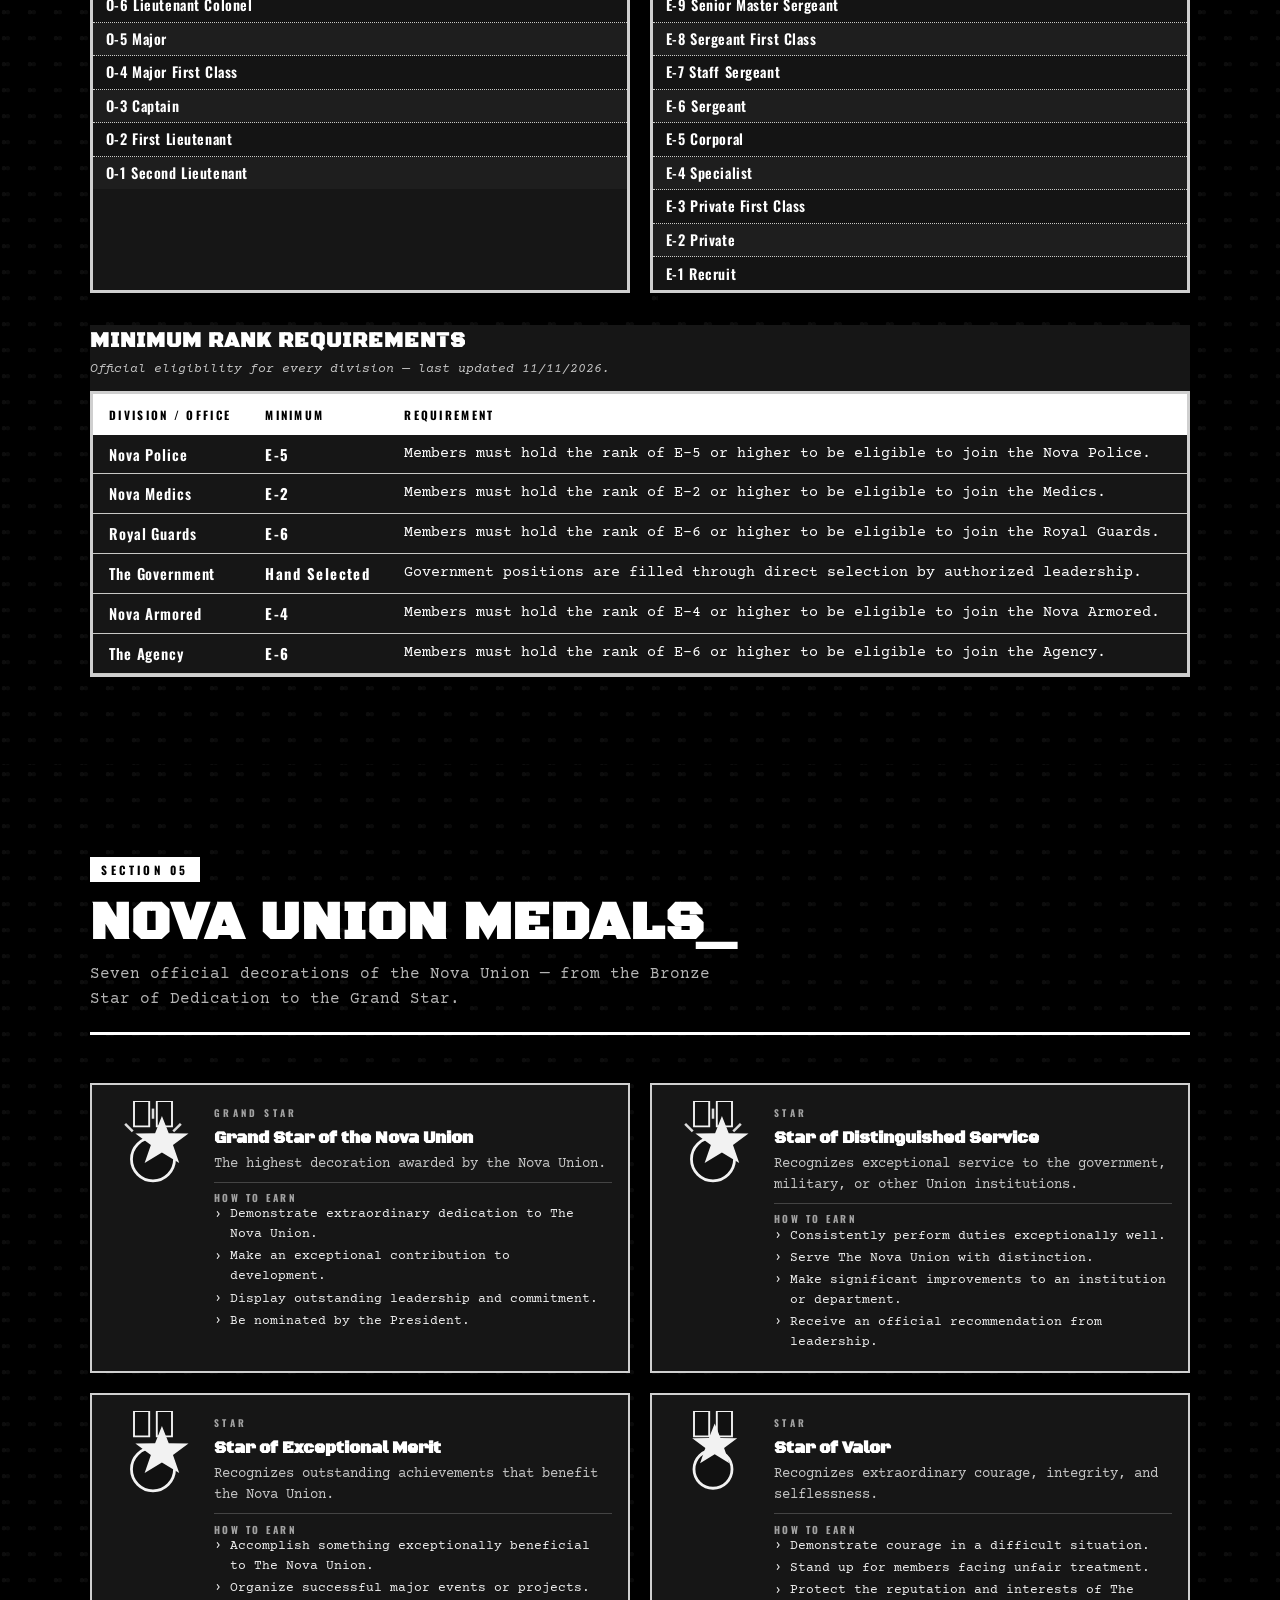
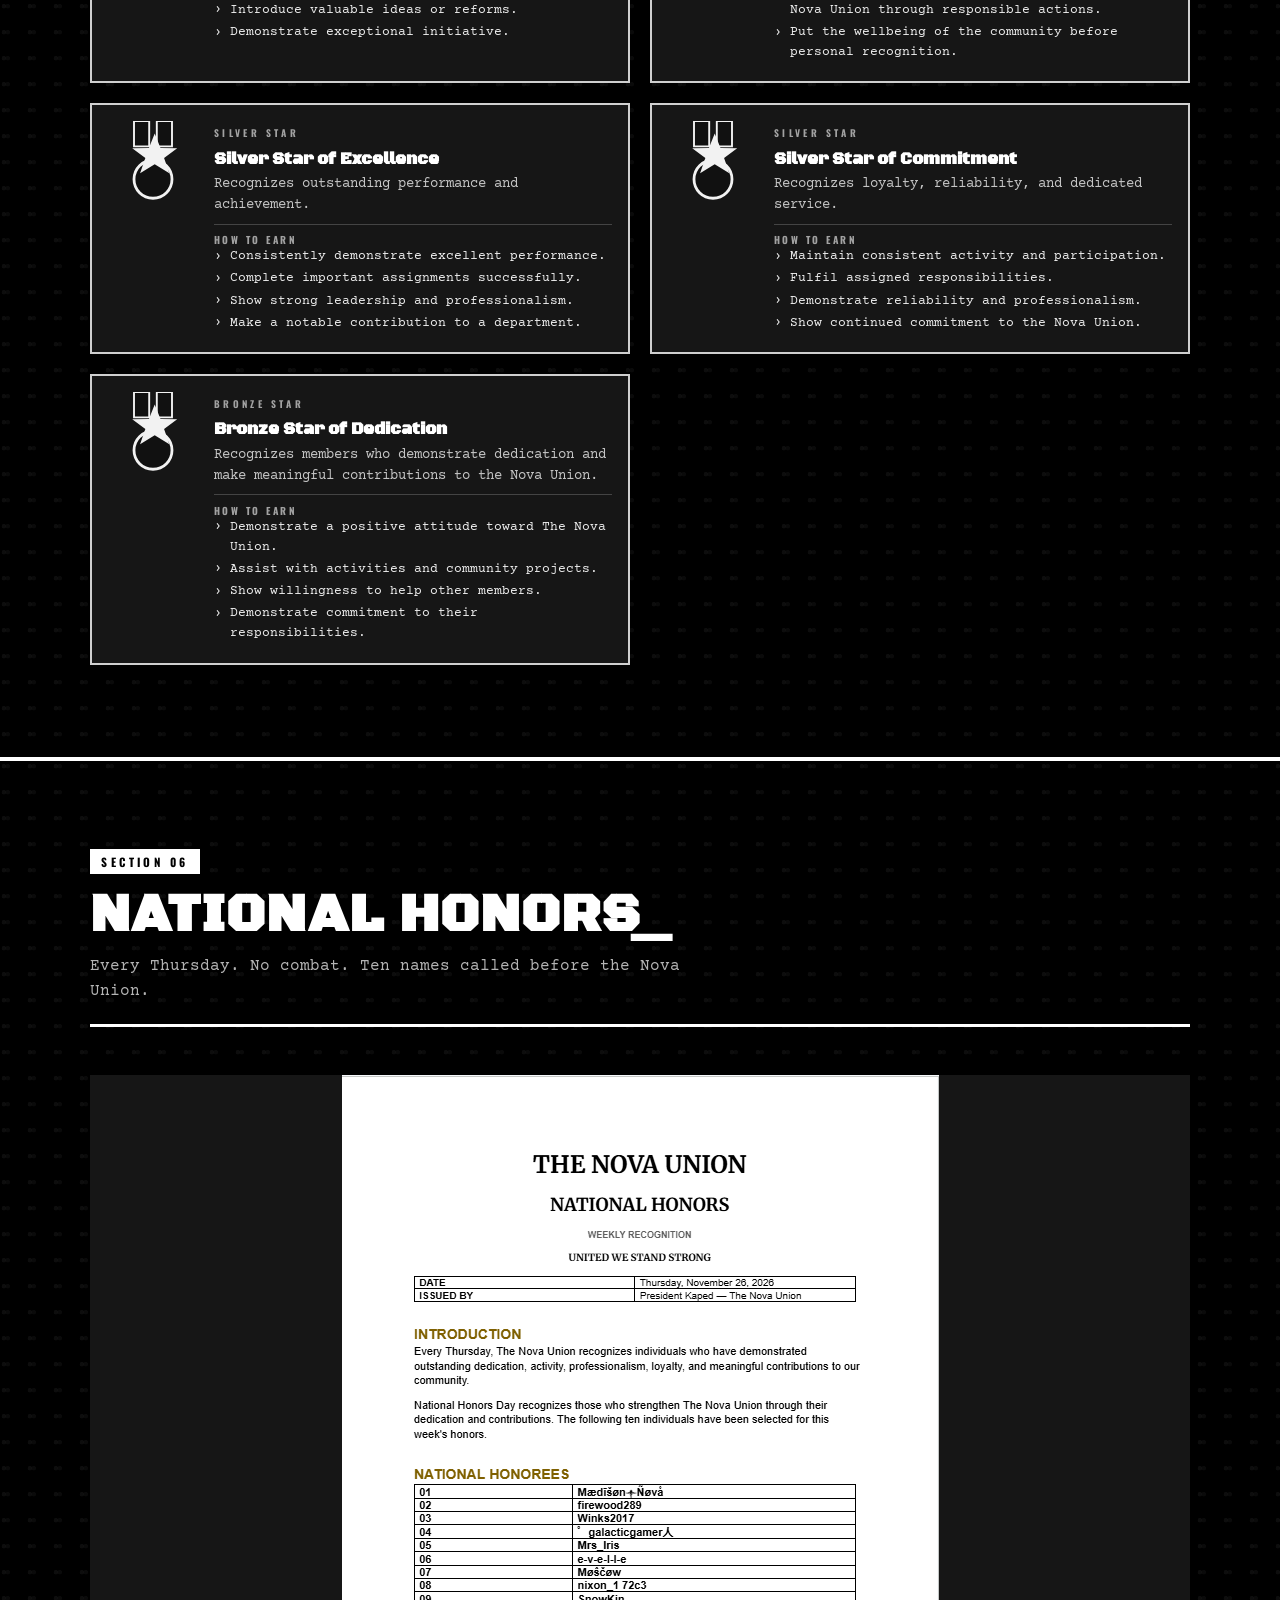
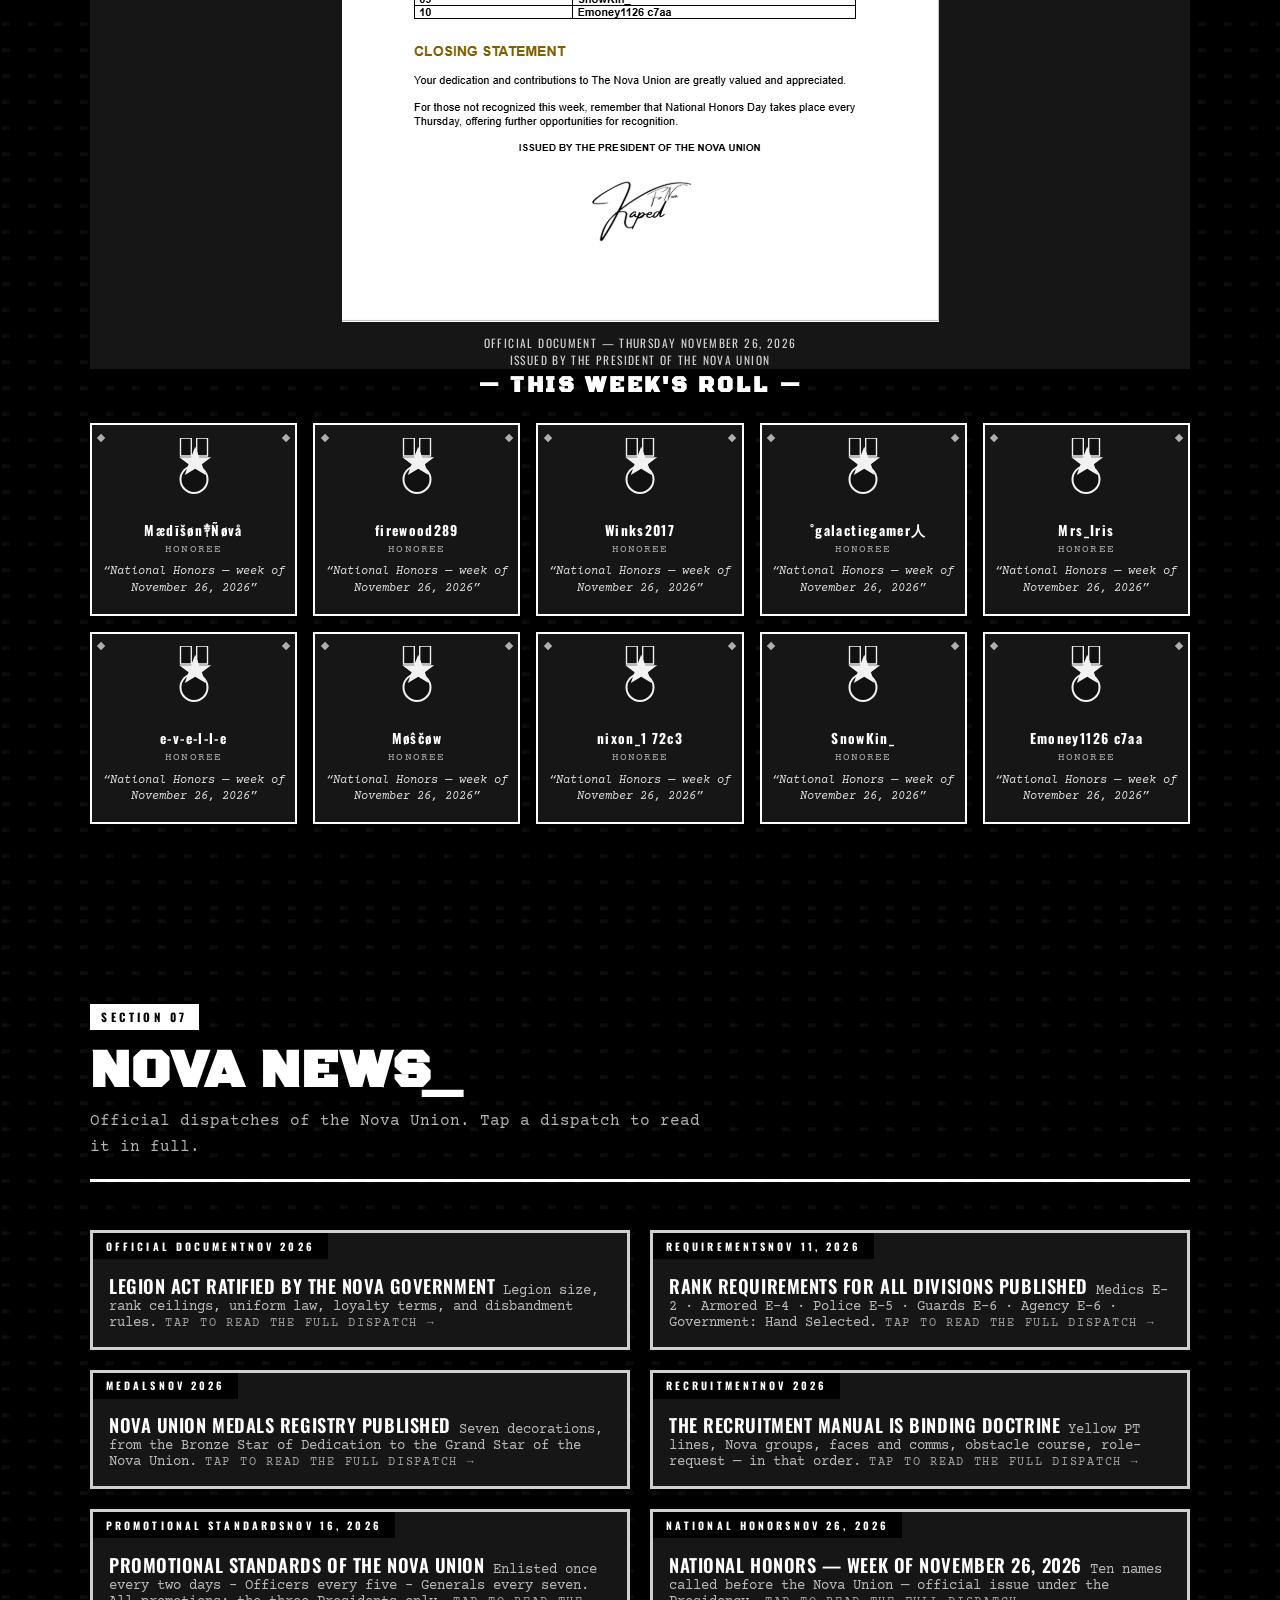
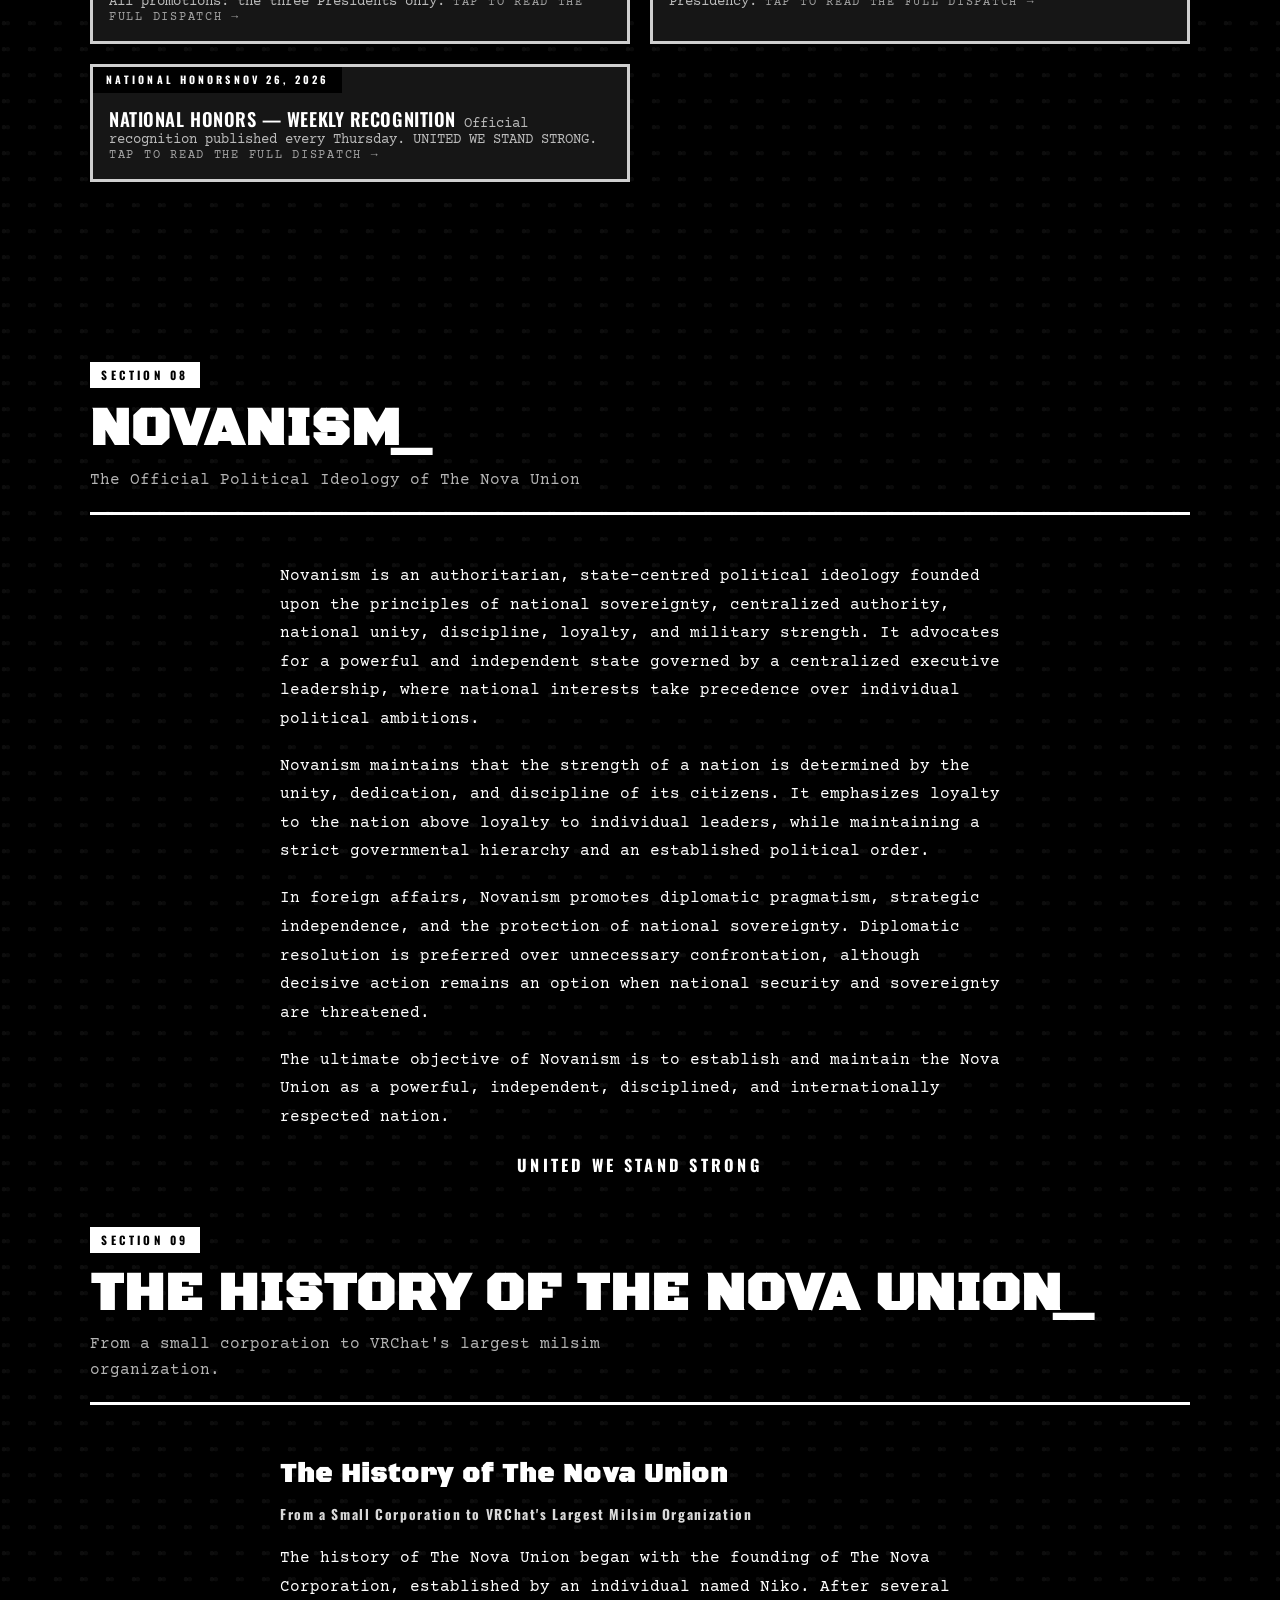
==== commit 690d31f4: "Leadership: add Discord handles from profiles for PM, Chief of Staff, Agency Director, General of th" ====
--- a/index.html
+++ b/index.html
@@ -9,8 +9,8 @@
 <link rel="preconnect" href="https://fonts.googleapis.com">
 <link rel="preconnect" href="https://fonts.gstatic.com" crossorigin>
 <link href="https://fonts.googleapis.com/css2?family=Black+Ops+One&family=Courier+Prime:ital,wght@0,400;0,700;1,400&family=Oswald:wght@500;600;700&display=swap" rel="stylesheet">
-<link rel="stylesheet" href="css/styles.css?v=59">
-<link rel="stylesheet" href="css/union-v2.css?v=59">
+<link rel="stylesheet" href="css/styles.css?v=60">
+<link rel="stylesheet" href="css/union-v2.css?v=60">
 </head>
 <body>
 
@@ -212,9 +212,9 @@
       <div class="roster-grid roster-grid-centered">
         <article class="roster-card roster-card-filled"><div class="roster-row"><span class="roster-position">CHANCELLOR</span><span class="roster-ranktag">CH</span></div><div class="roster-name">CHIP༒ƝØVÄ</div><div class="roster-reach"><span class="roster-reach-label">DISCORD</span><code class="roster-reach-name">@ch1p0987</code></div></article>
 
-        <article class="roster-card"><div class="roster-row"><span class="roster-position">PRIME MINISTER</span><span class="roster-ranktag">PM</span></div><div class="roster-name">MÎƘẸ༒ƝØVÄ</div></article>
-
-        <article class="roster-card "><div class="roster-row"><span class="roster-position">CHIEF OF STAFF</span><span class="roster-ranktag">CoS</span></div><div class="roster-name">MİTTLE༒ƝØVÄ</div></article>
+        <article class="roster-card"><div class="roster-row"><span class="roster-position">PRIME MINISTER</span><span class="roster-ranktag">PM</span></div><div class="roster-name">MÎƘẸ༒ƝØVÄ</div><div class="roster-reach"><span class="roster-reach-label">DISCORD</span><code class="roster-reach-name">@barn_123</code></div></article>
+
+        <article class="roster-card "><div class="roster-row"><span class="roster-position">CHIEF OF STAFF</span><span class="roster-ranktag">CoS</span></div><div class="roster-name">MİTTLE༒ƝØVÄ</div><div class="roster-reach"><span class="roster-reach-label">DISCORD</span><code class="roster-reach-name">@.mittle.</code></div></article>
       </div>
     </div>
 
@@ -228,9 +228,9 @@
     <div class="roster-section">
       <h3 class="roster-heading">HIGH COMMAND</h3>
       <div class="roster-grid roster-grid-centered">
-        <article class="roster-card "><div class="roster-row"><span class="roster-position">DIRECTOR OF THE NOVA AGENCY</span><span class="roster-ranktag">DIR</span></div><div class="roster-name">Dr. Key</div></article>
-
-        <article class="roster-card "><div class="roster-row"><span class="roster-position">GENERAL OF THE UNION</span><span class="roster-ranktag">GEN</span></div><div class="roster-name">Mark H Botkin</div></article>
+        <article class="roster-card "><div class="roster-row"><span class="roster-position">DIRECTOR OF THE NOVA AGENCY</span><span class="roster-ranktag">DIR</span></div><div class="roster-name">Dr. Key</div><div class="roster-reach"><span class="roster-reach-label">DISCORD</span><code class="roster-reach-name">@dapper2.0</code></div></article>
+
+        <article class="roster-card "><div class="roster-row"><span class="roster-position">GENERAL OF THE UNION</span><span class="roster-ranktag">GEN</span></div><div class="roster-name">Mark H Botkin</div><div class="roster-reach"><span class="roster-reach-label">DISCORD</span><code class="roster-reach-name">@saltzomby</code></div></article>
       </div>
     </div>
 
@@ -519,7 +519,7 @@
   </div>
 </div>
 
-<script src="js/data.js?v=59"></script>
-<script src="js/app.js?v=59"></script>
+<script src="js/data.js?v=60"></script>
+<script src="js/app.js?v=60"></script>
 </body>
 </html>
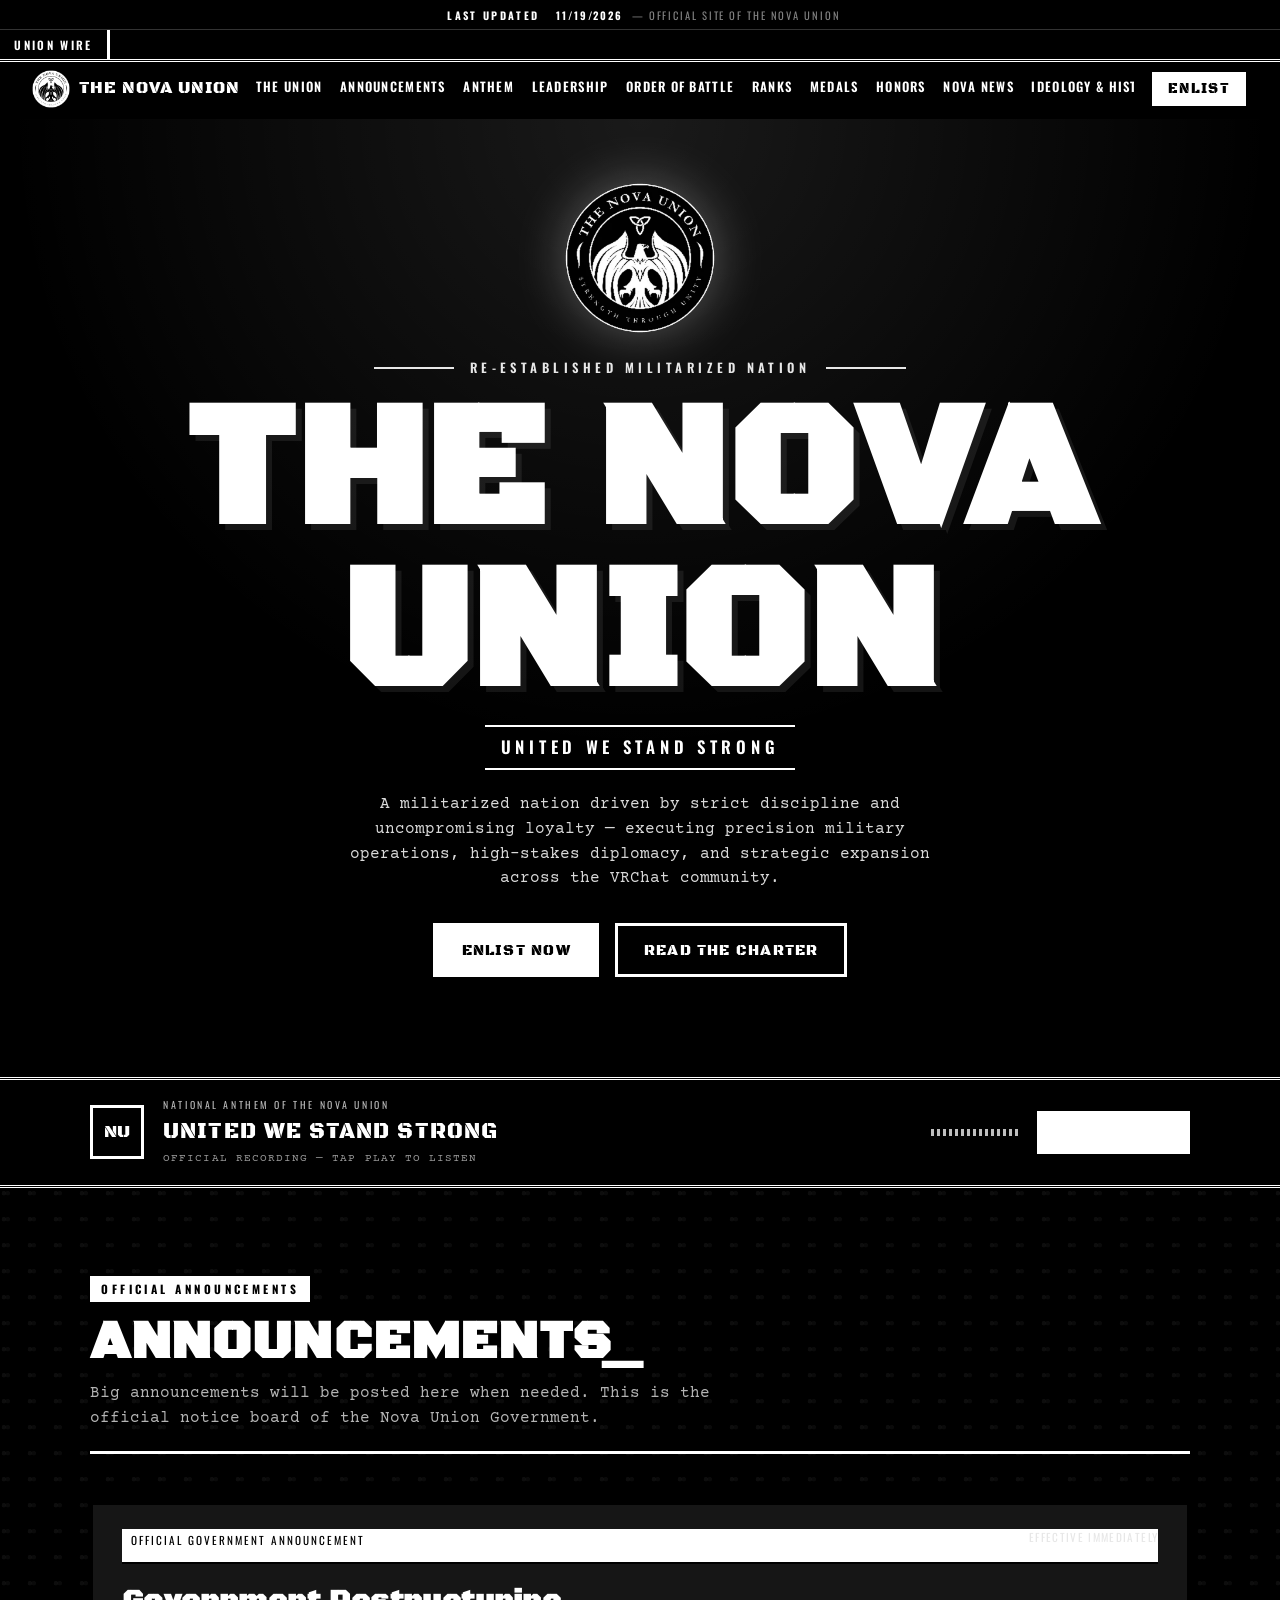
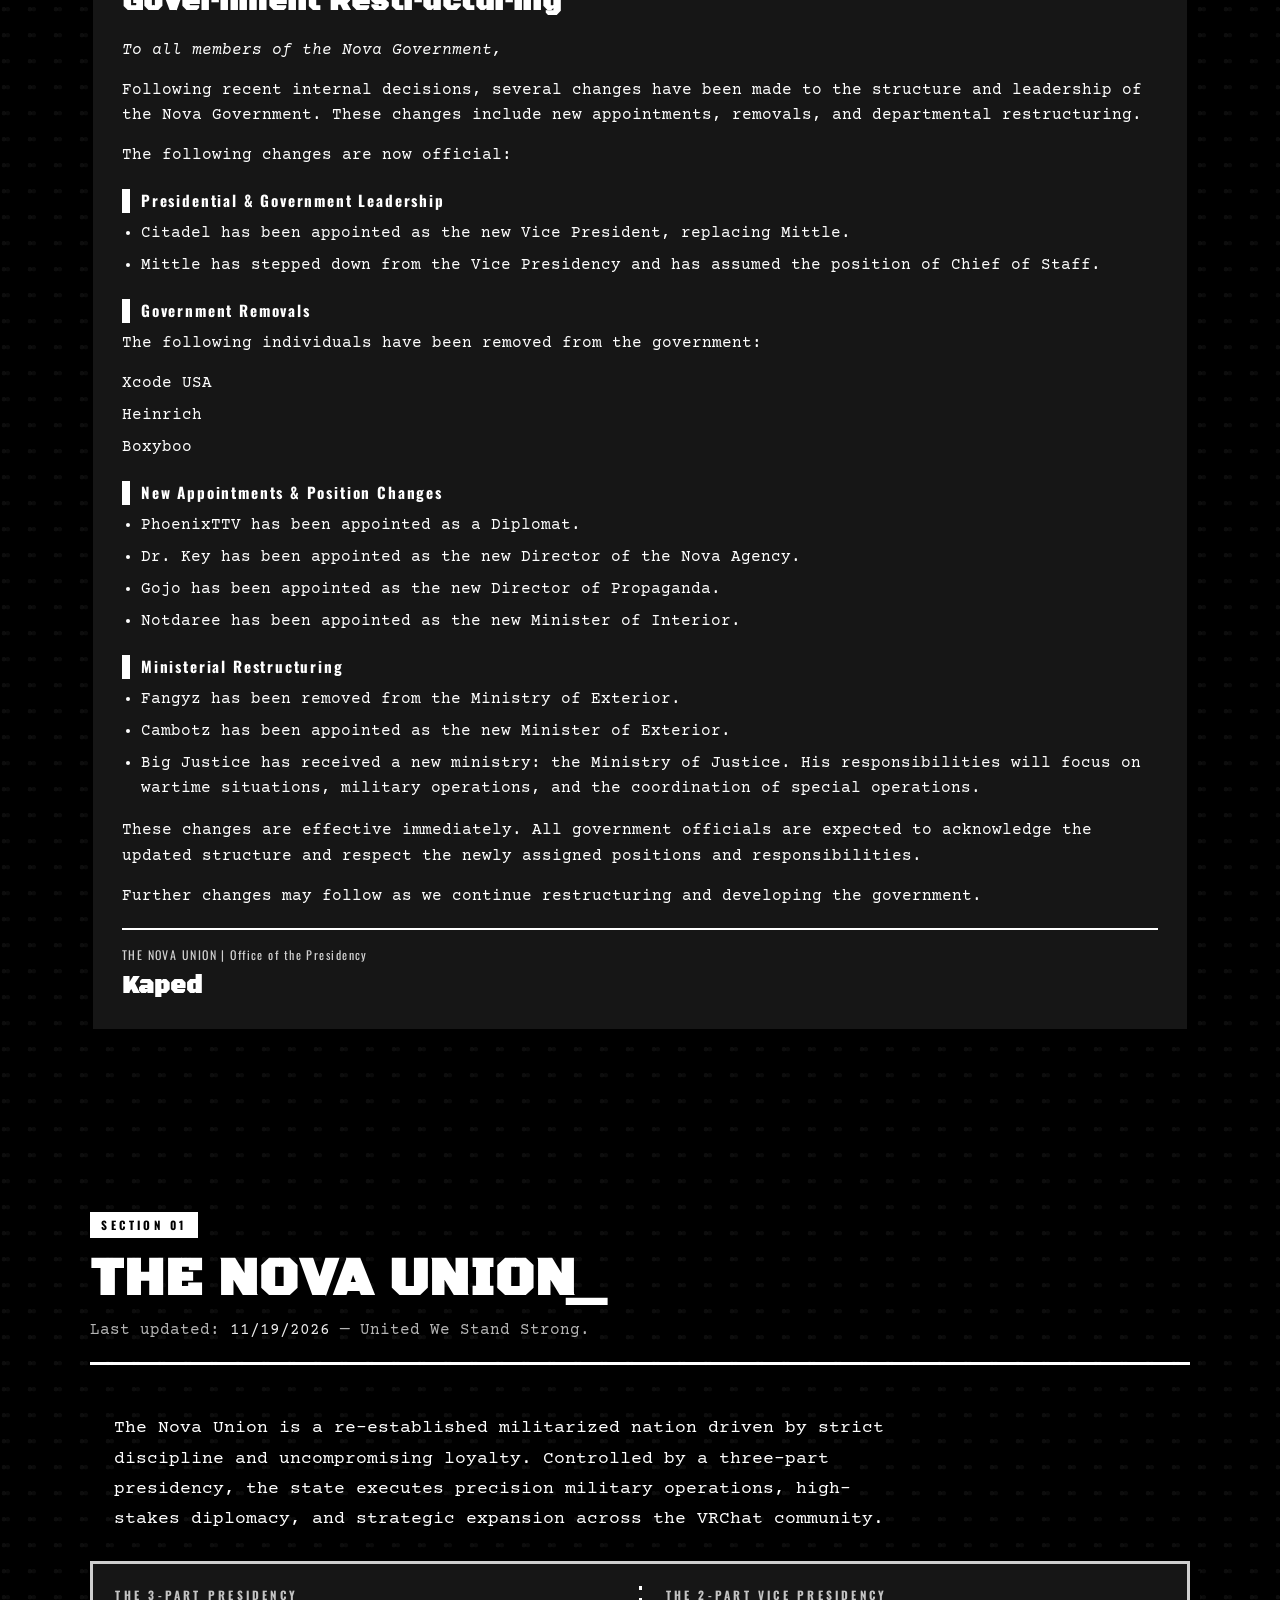
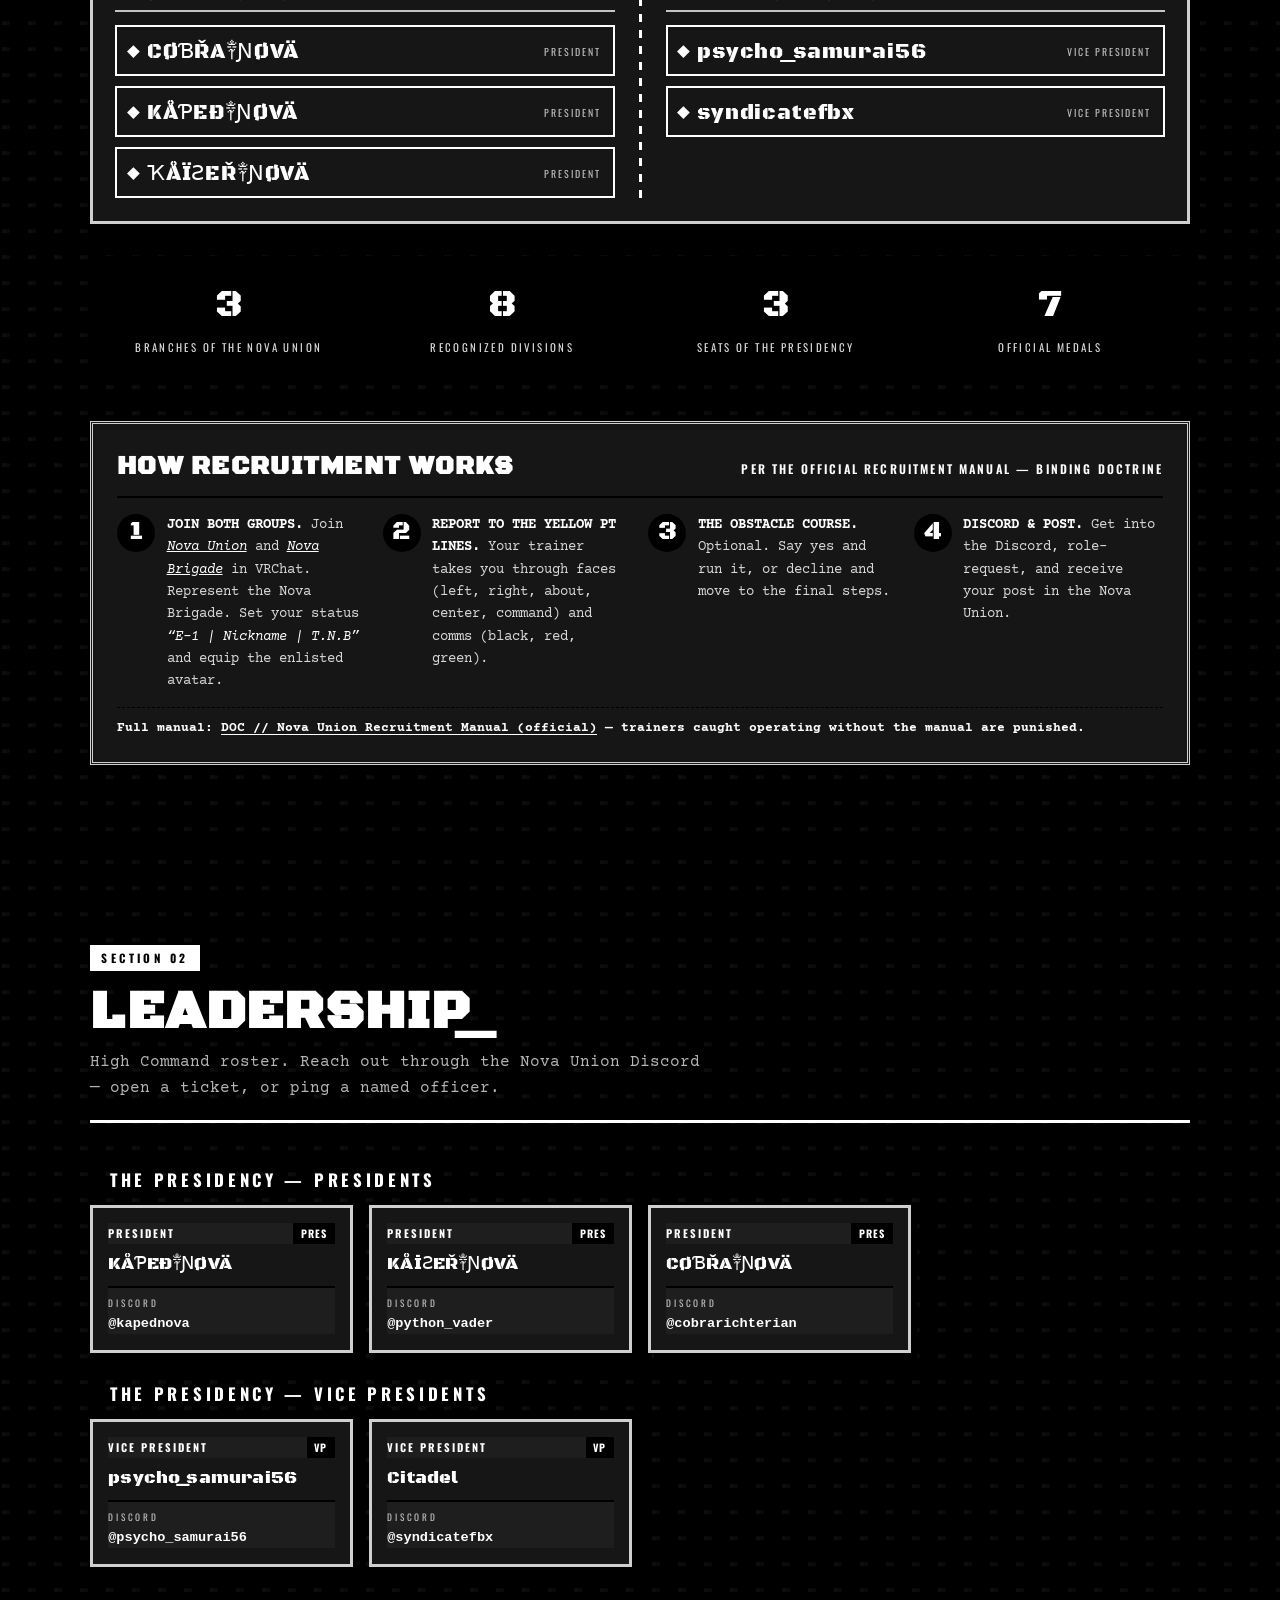
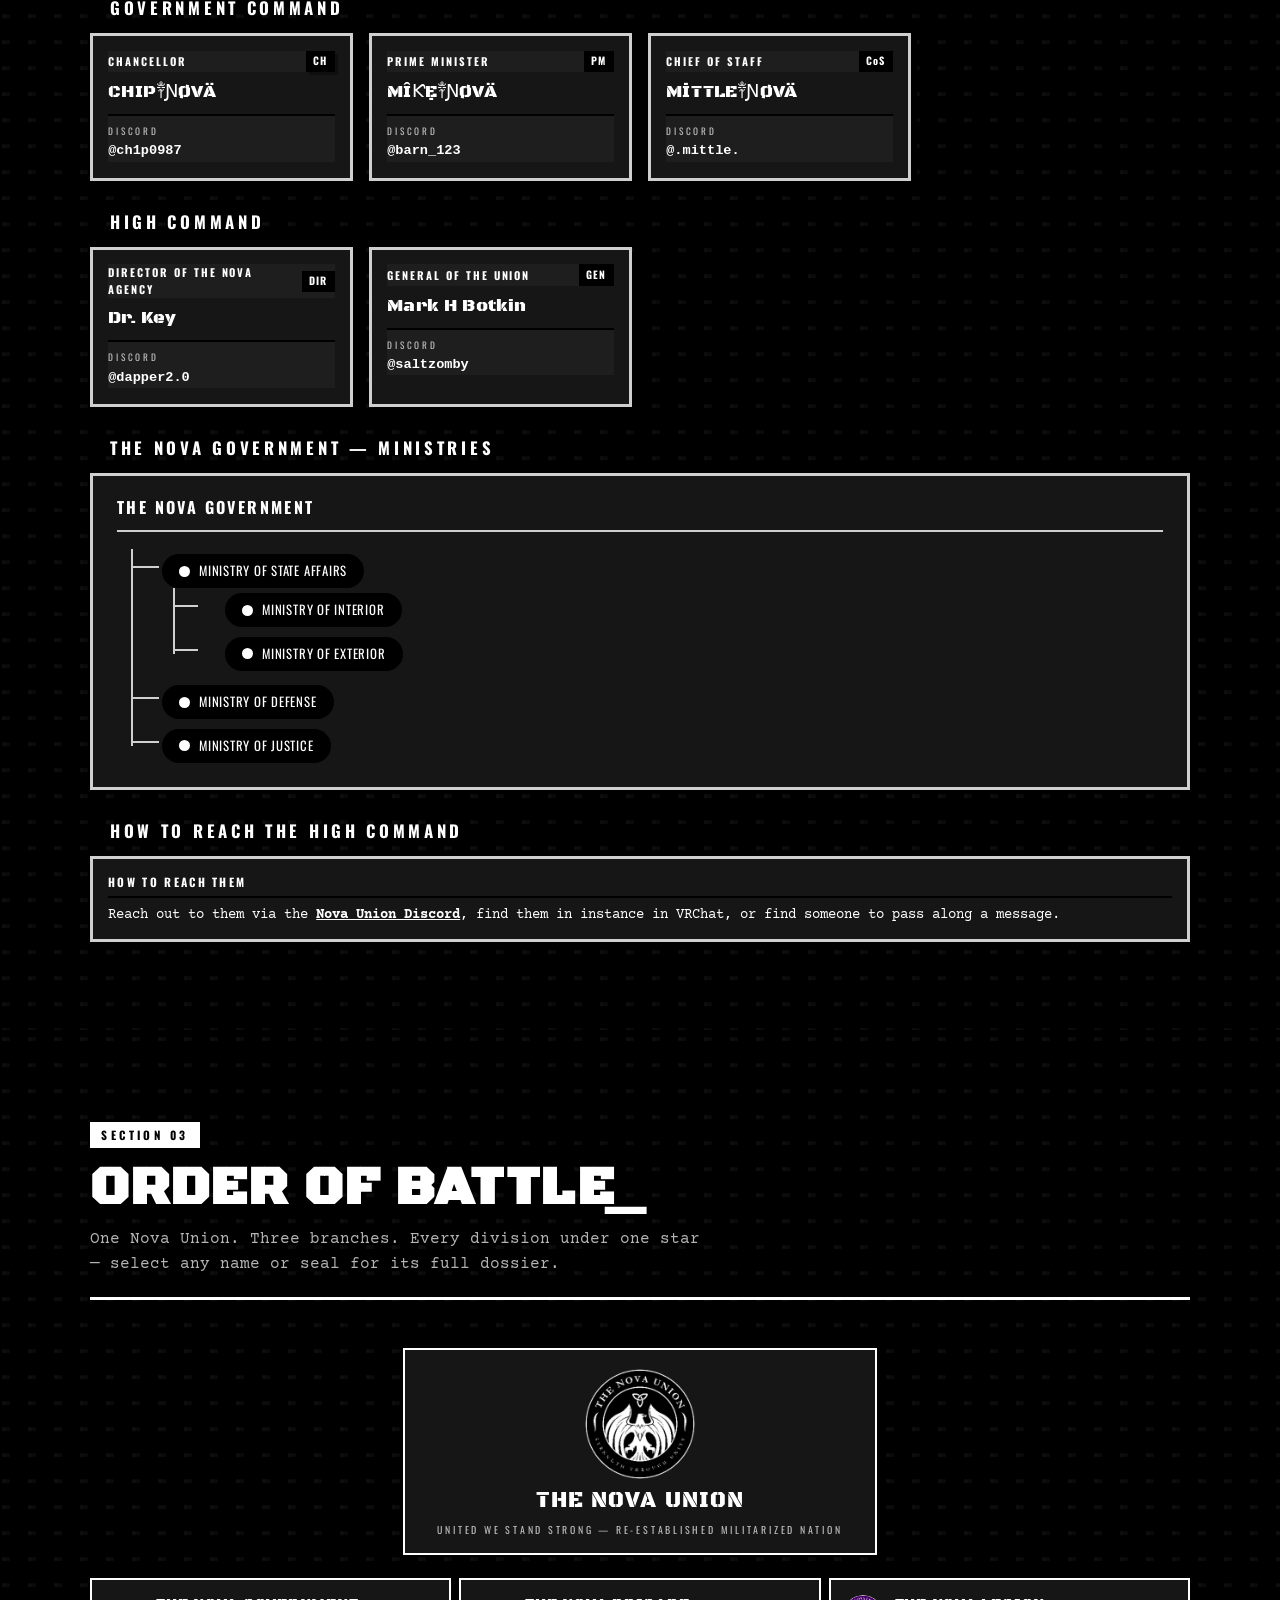
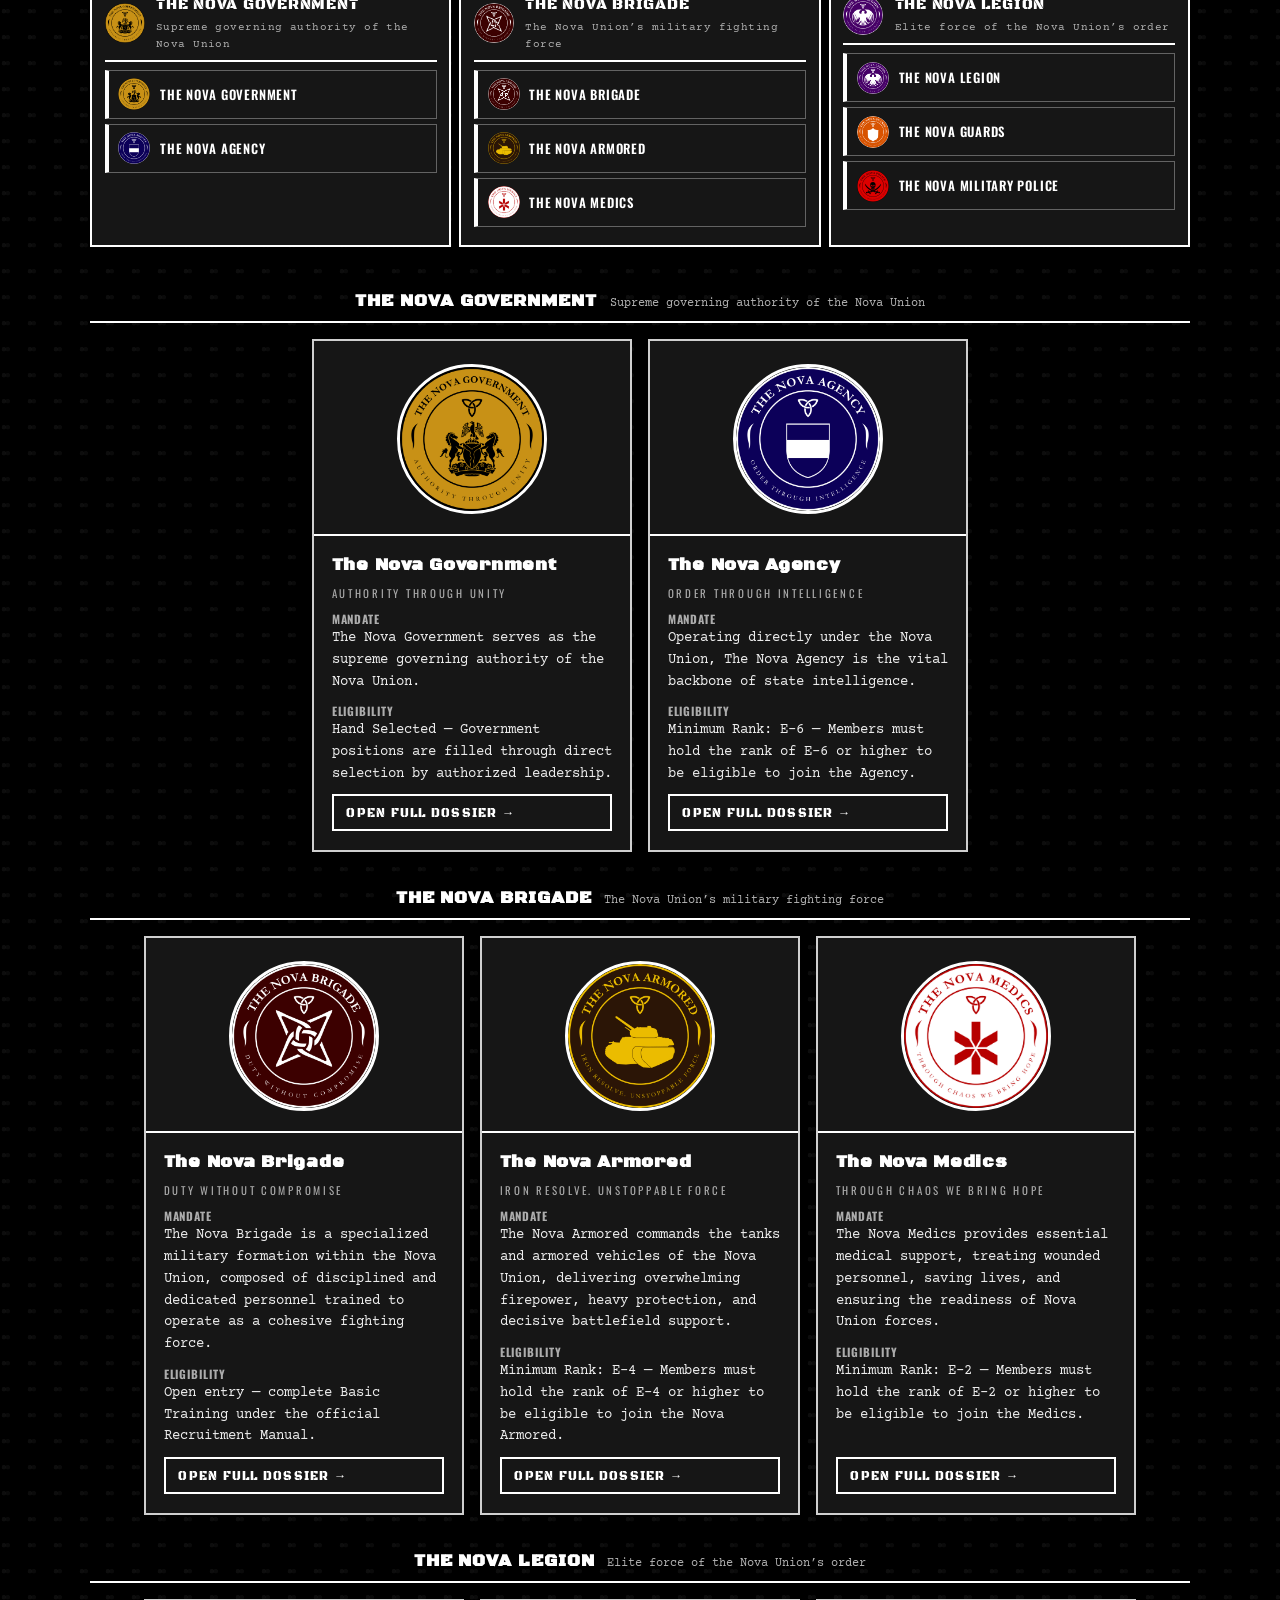
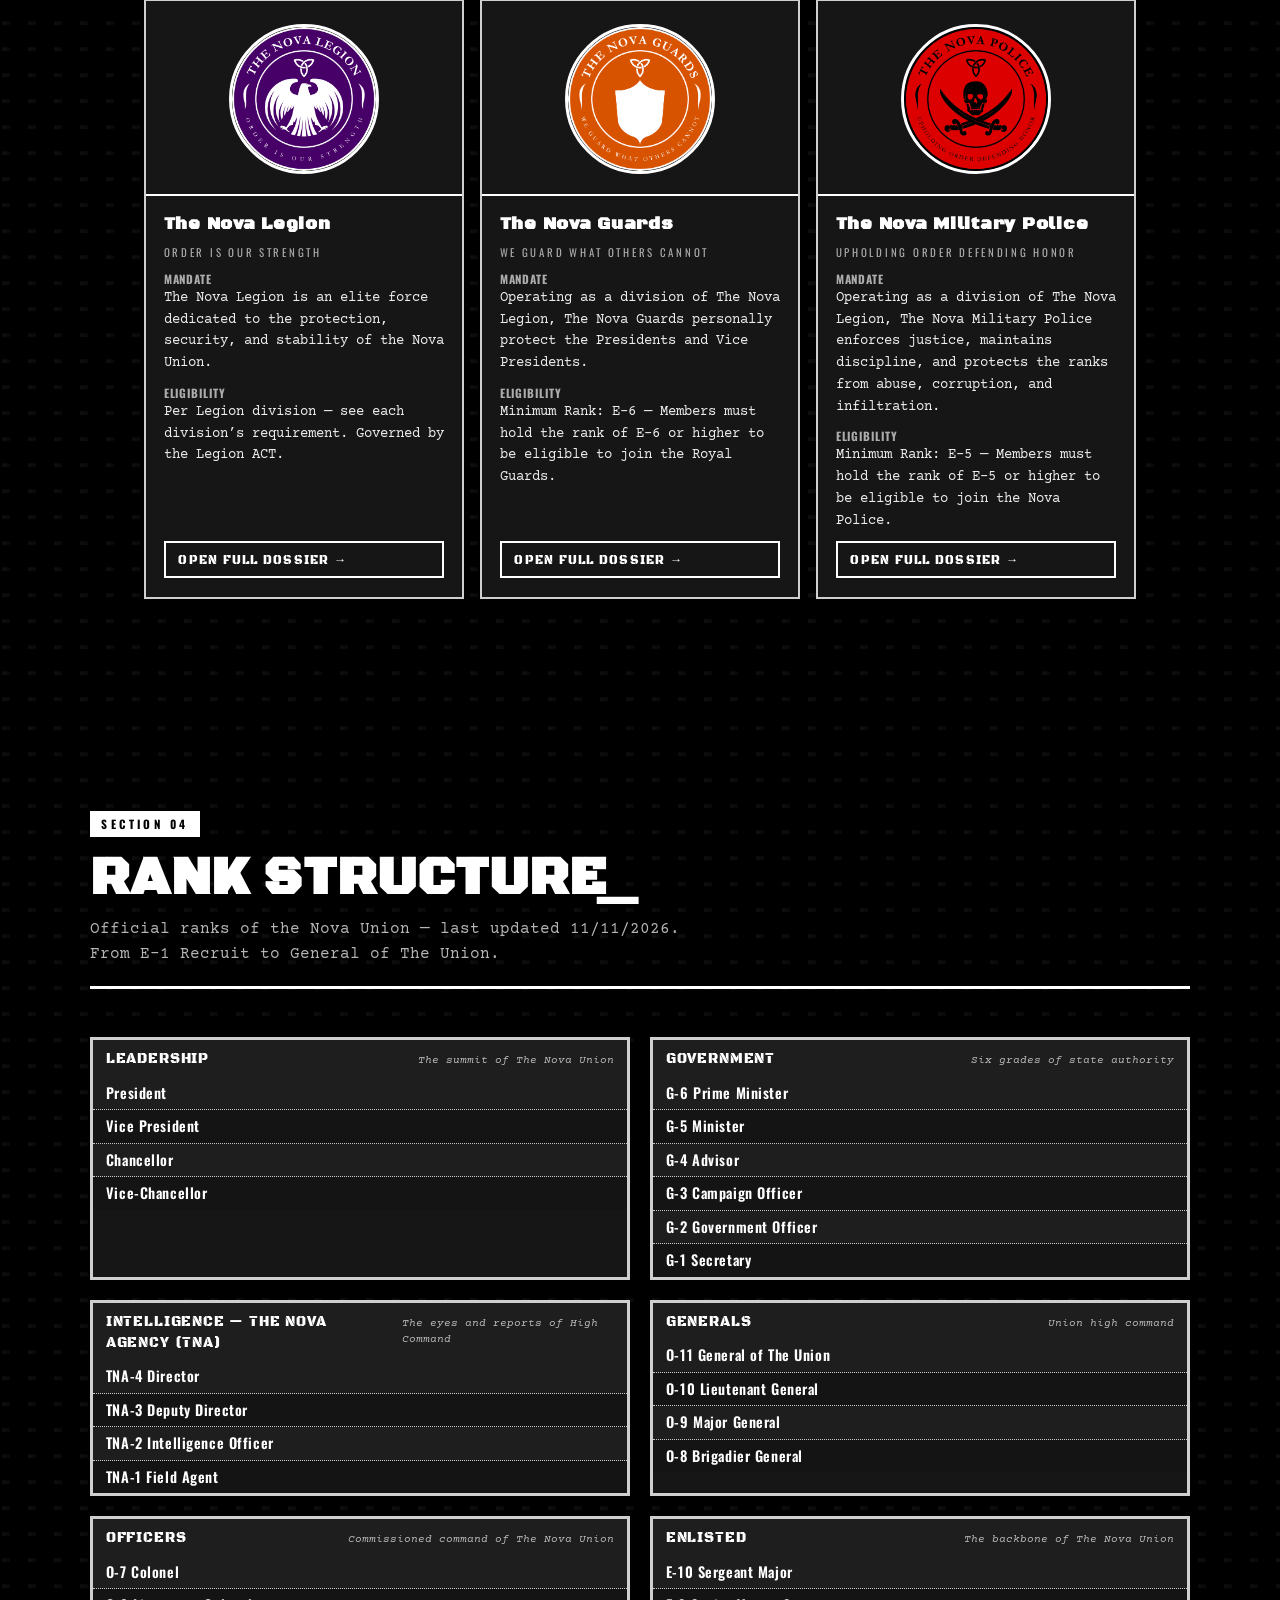
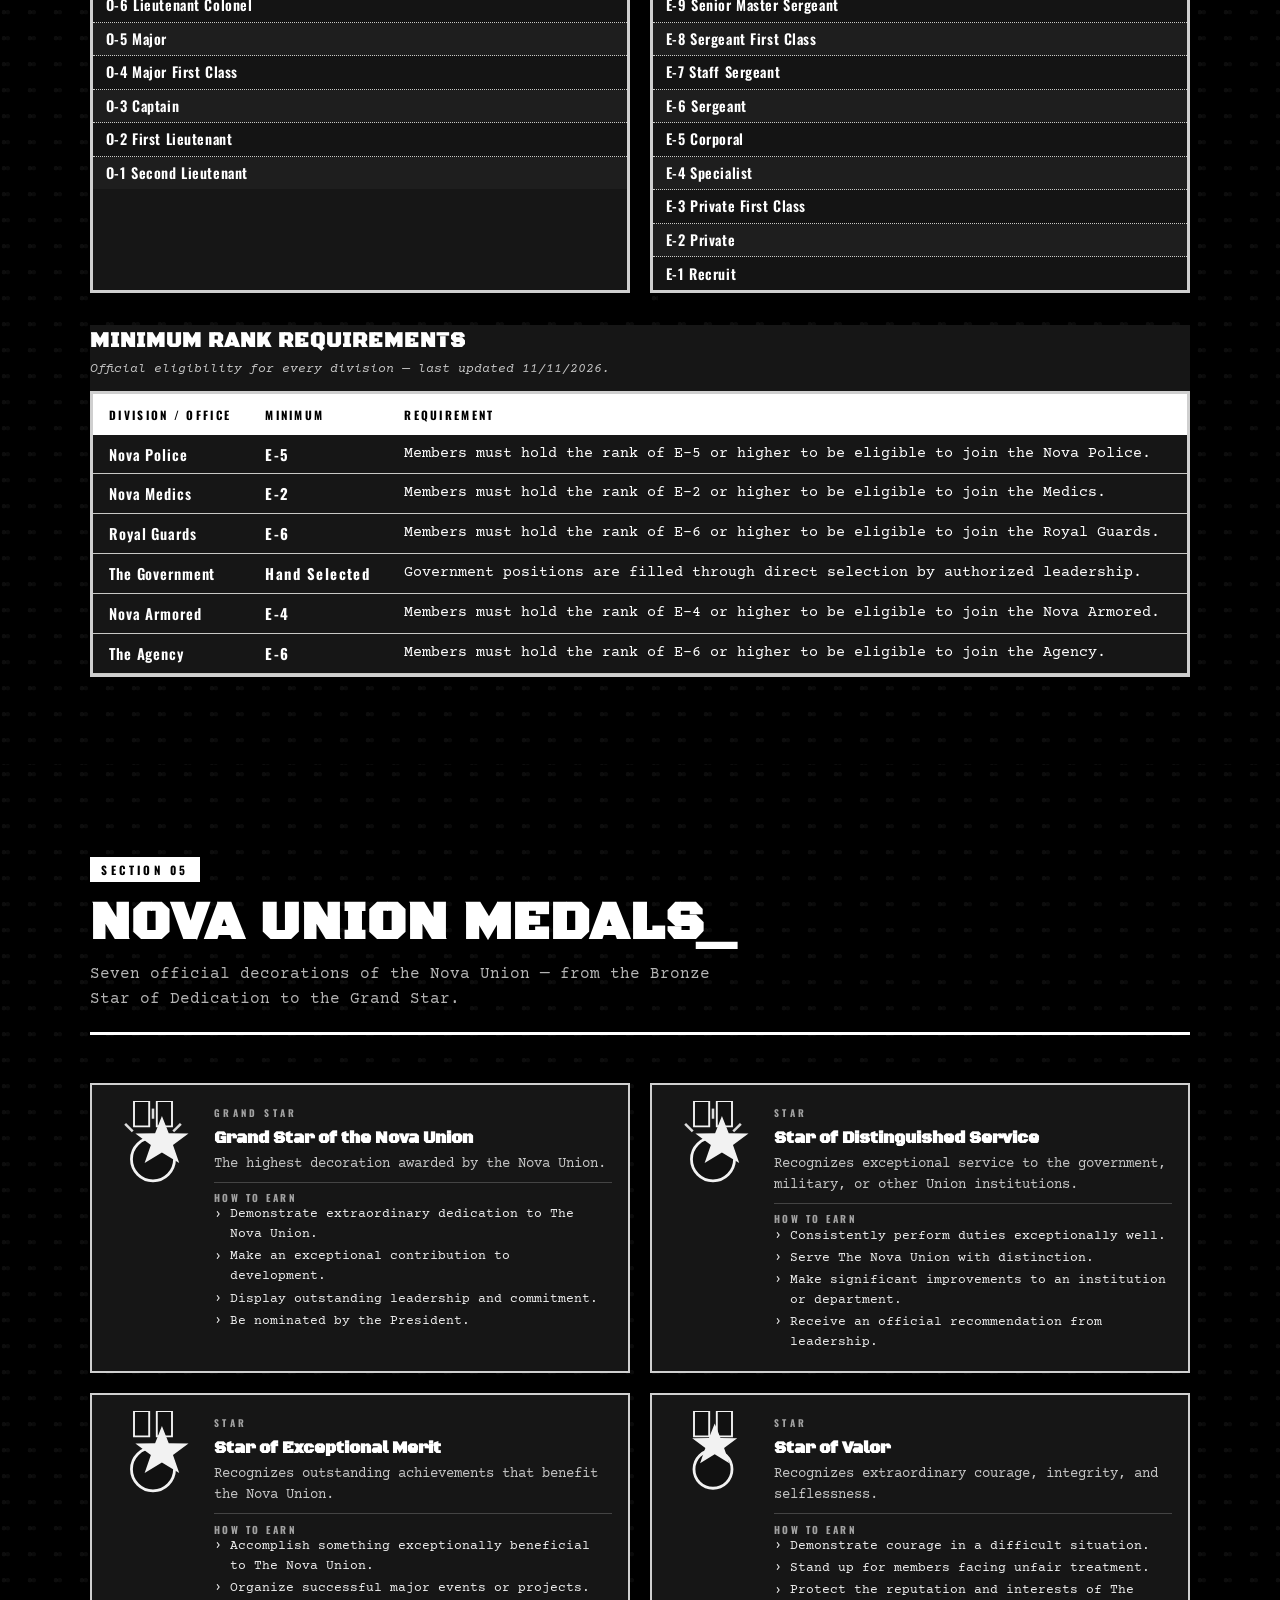
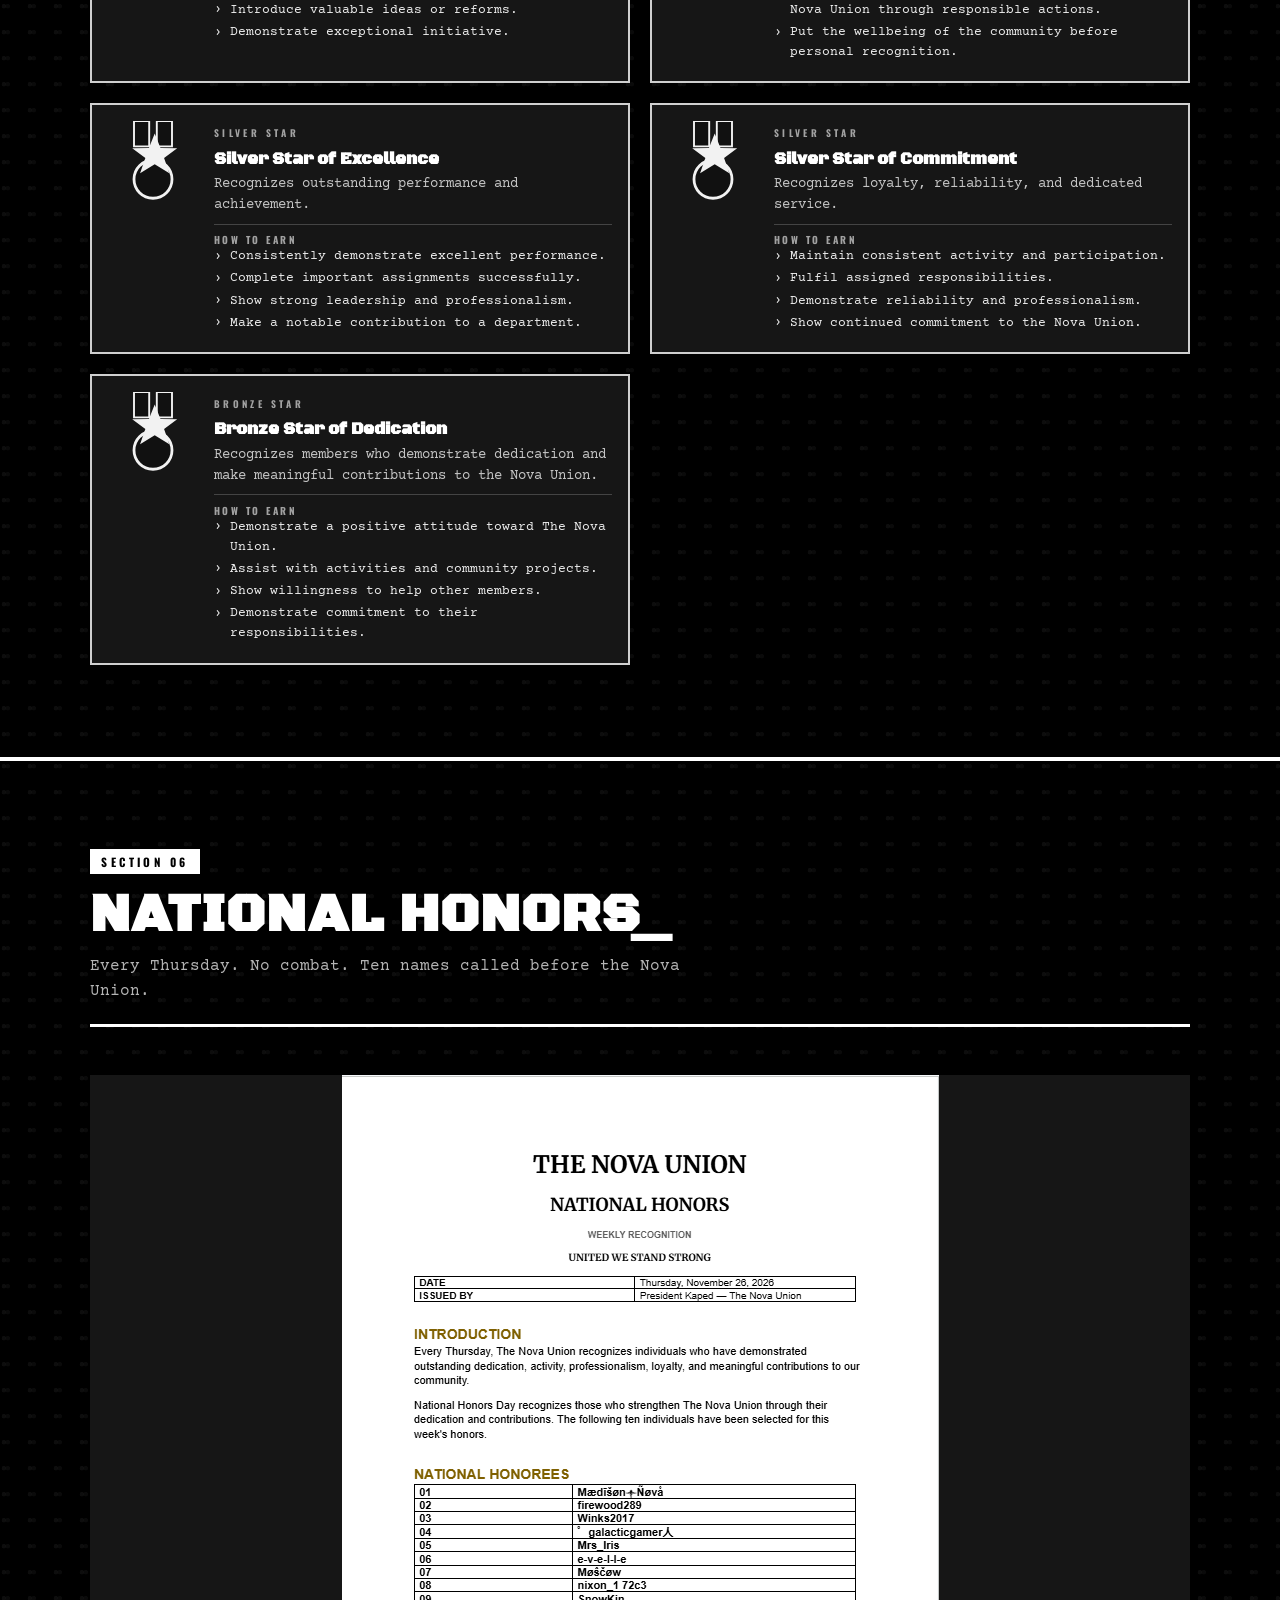
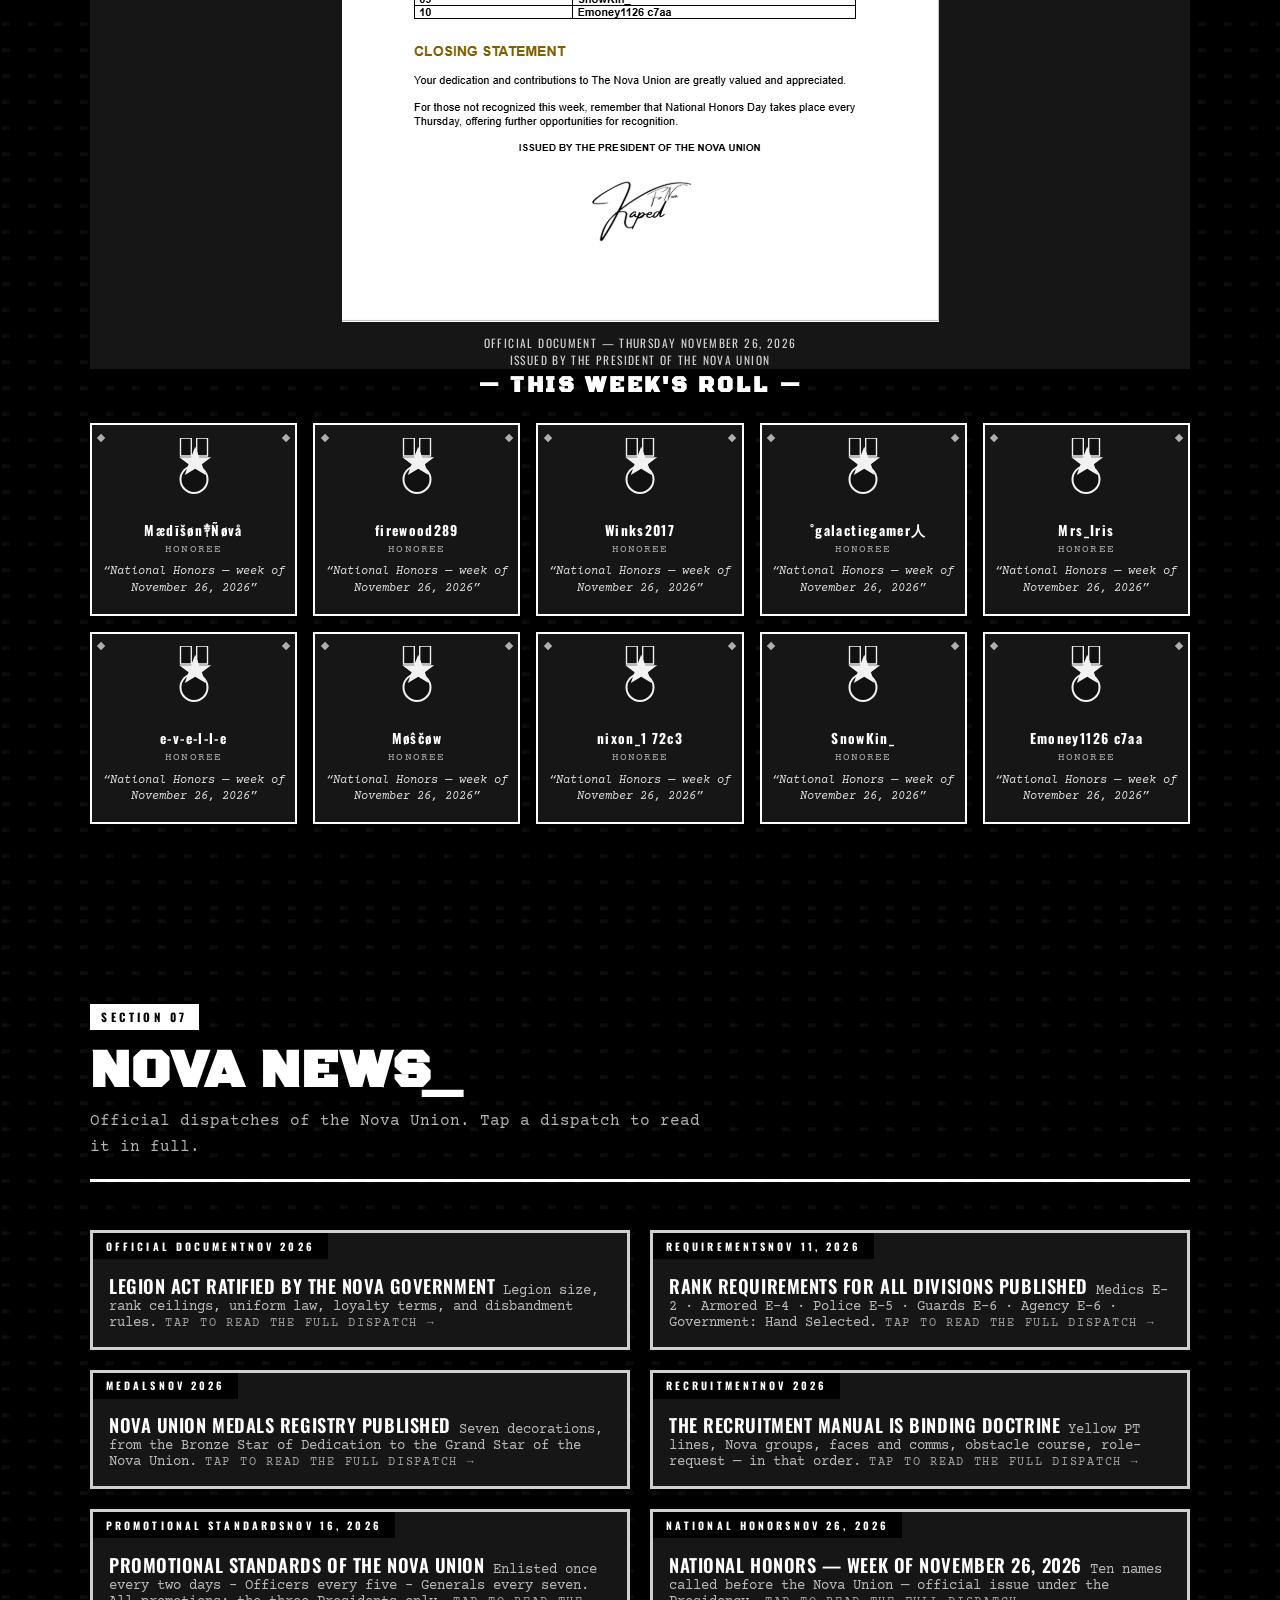
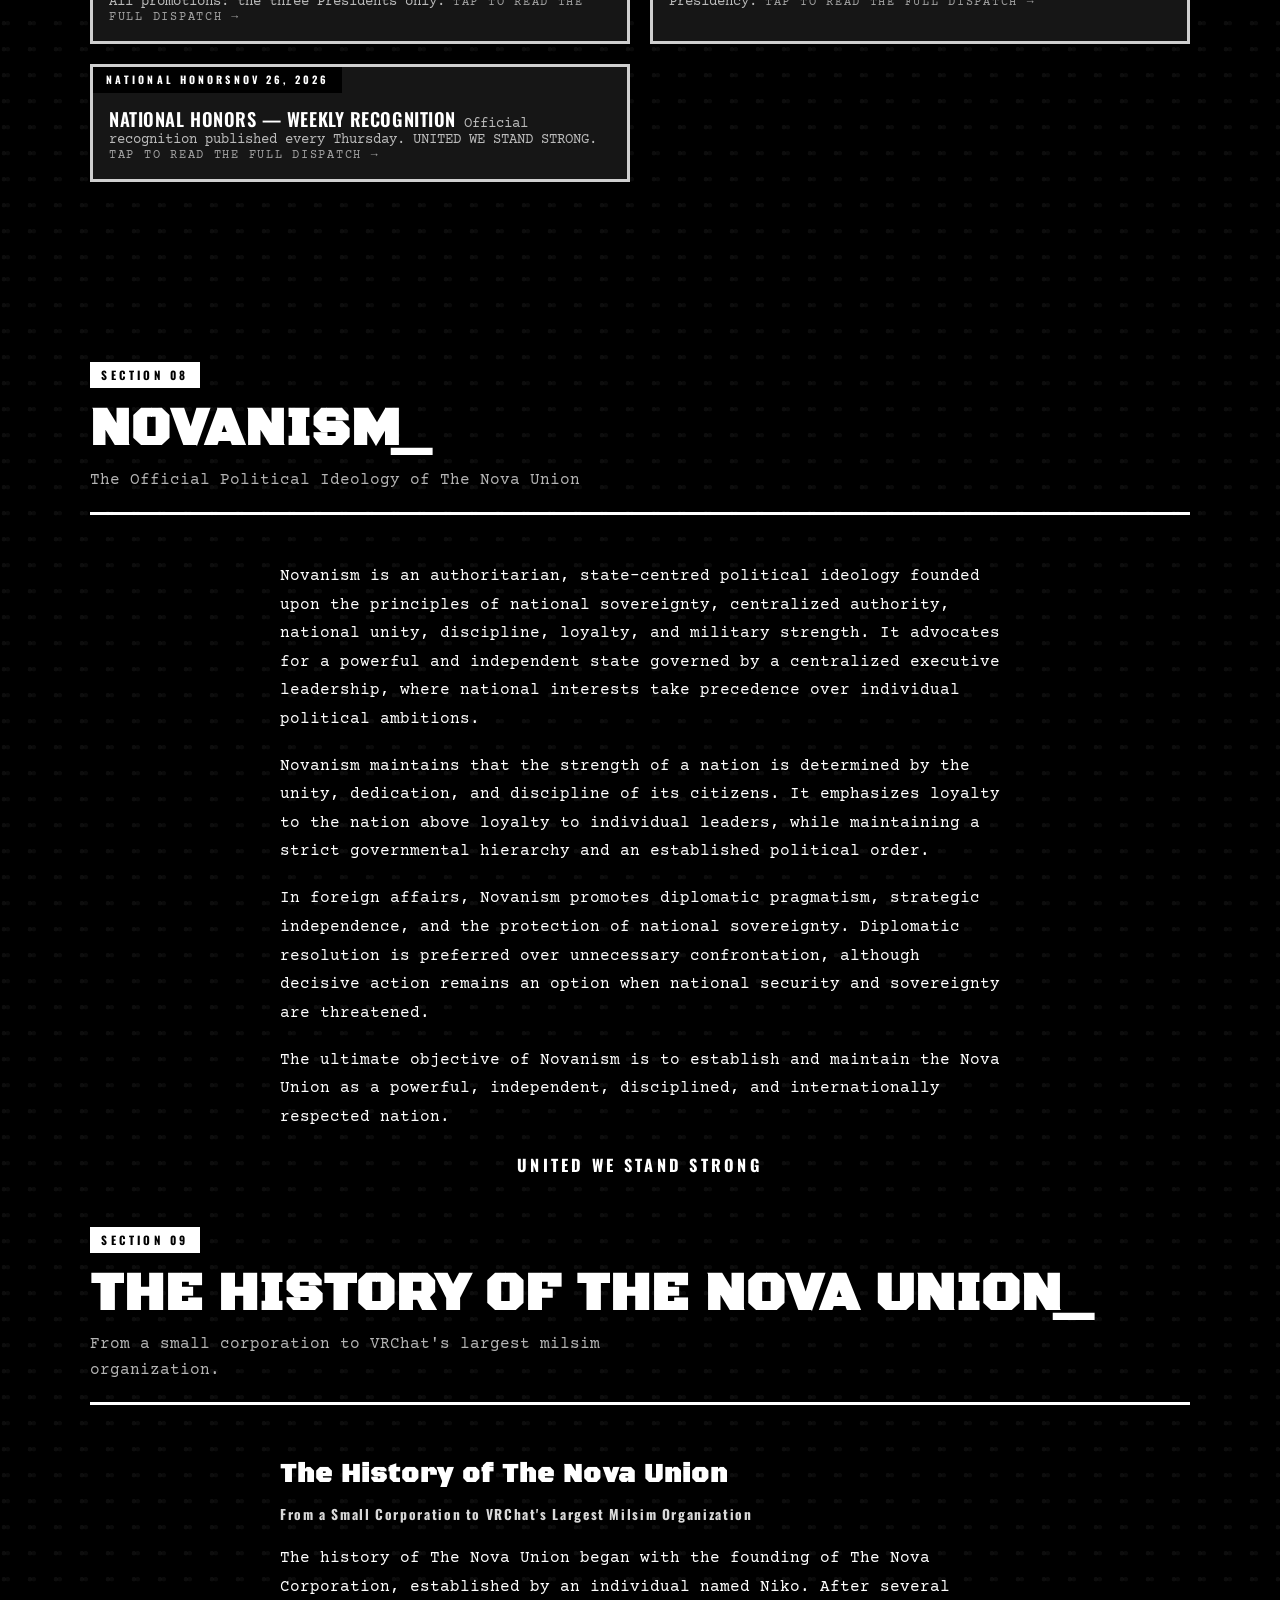
==== commit 4c3e7674: "Leadership: rename Ministry of War to Ministry of Justice" ====
--- a/index.html
+++ b/index.html
@@ -9,8 +9,8 @@
 <link rel="preconnect" href="https://fonts.googleapis.com">
 <link rel="preconnect" href="https://fonts.gstatic.com" crossorigin>
 <link href="https://fonts.googleapis.com/css2?family=Black+Ops+One&family=Courier+Prime:ital,wght@0,400;0,700;1,400&family=Oswald:wght@500;600;700&display=swap" rel="stylesheet">
-<link rel="stylesheet" href="css/styles.css?v=60">
-<link rel="stylesheet" href="css/union-v2.css?v=60">
+<link rel="stylesheet" href="css/styles.css?v=61">
+<link rel="stylesheet" href="css/union-v2.css?v=61">
 </head>
 <body>
 
@@ -137,7 +137,7 @@
       <ul class="announcement-list">
         <li>Fangyz has been removed from the Ministry of Exterior.</li>
         <li>Cambotz has been appointed as the new Minister of Exterior.</li>
-        <li>Big Justice has received a new ministry: the Ministry of War. His responsibilities will focus on wartime situations, military operations, and the coordination of special operations.</li>
+        <li>Big Justice has received a new ministry: the Ministry of Justice. His responsibilities will focus on wartime situations, military operations, and the coordination of special operations.</li>
       </ul>
 
       <p>These changes are effective immediately. All government officials are expected to acknowledge the updated structure and respect the newly assigned positions and responsibilities.</p>
@@ -267,8 +267,8 @@
           </li>
           <li>
             <details class="gov-item">
-              <summary class="gov-pill">Ministry of War</summary>
-              <p class="gov-desc">The Ministry of War is responsible for overseeing the Nova Union's wartime administration, military policy, and war-related affairs. It supervises organizations placed under its authority, including THE NOVA VANGUARD, and coordinates governmental decisions concerning military matters. The Ministry serves as the government's principal department for the administration and oversight of wartime affairs.</p>
+              <summary class="gov-pill">Ministry of Justice</summary>
+              <p class="gov-desc">The Ministry of Justice is responsible for overseeing the Nova Union's judicial affairs, legal administration, and the maintenance of justice across the Union. It supervises organizations placed under its authority, including THE NOVA VANGUARD, and coordinates governmental decisions concerning legal and disciplinary matters. The Ministry serves as the government's principal department for justice and legal oversight.</p>
             </details>
           </li>
         </ul>
@@ -519,7 +519,7 @@
   </div>
 </div>
 
-<script src="js/data.js?v=60"></script>
-<script src="js/app.js?v=60"></script>
+<script src="js/data.js?v=61"></script>
+<script src="js/app.js?v=61"></script>
 </body>
 </html>
